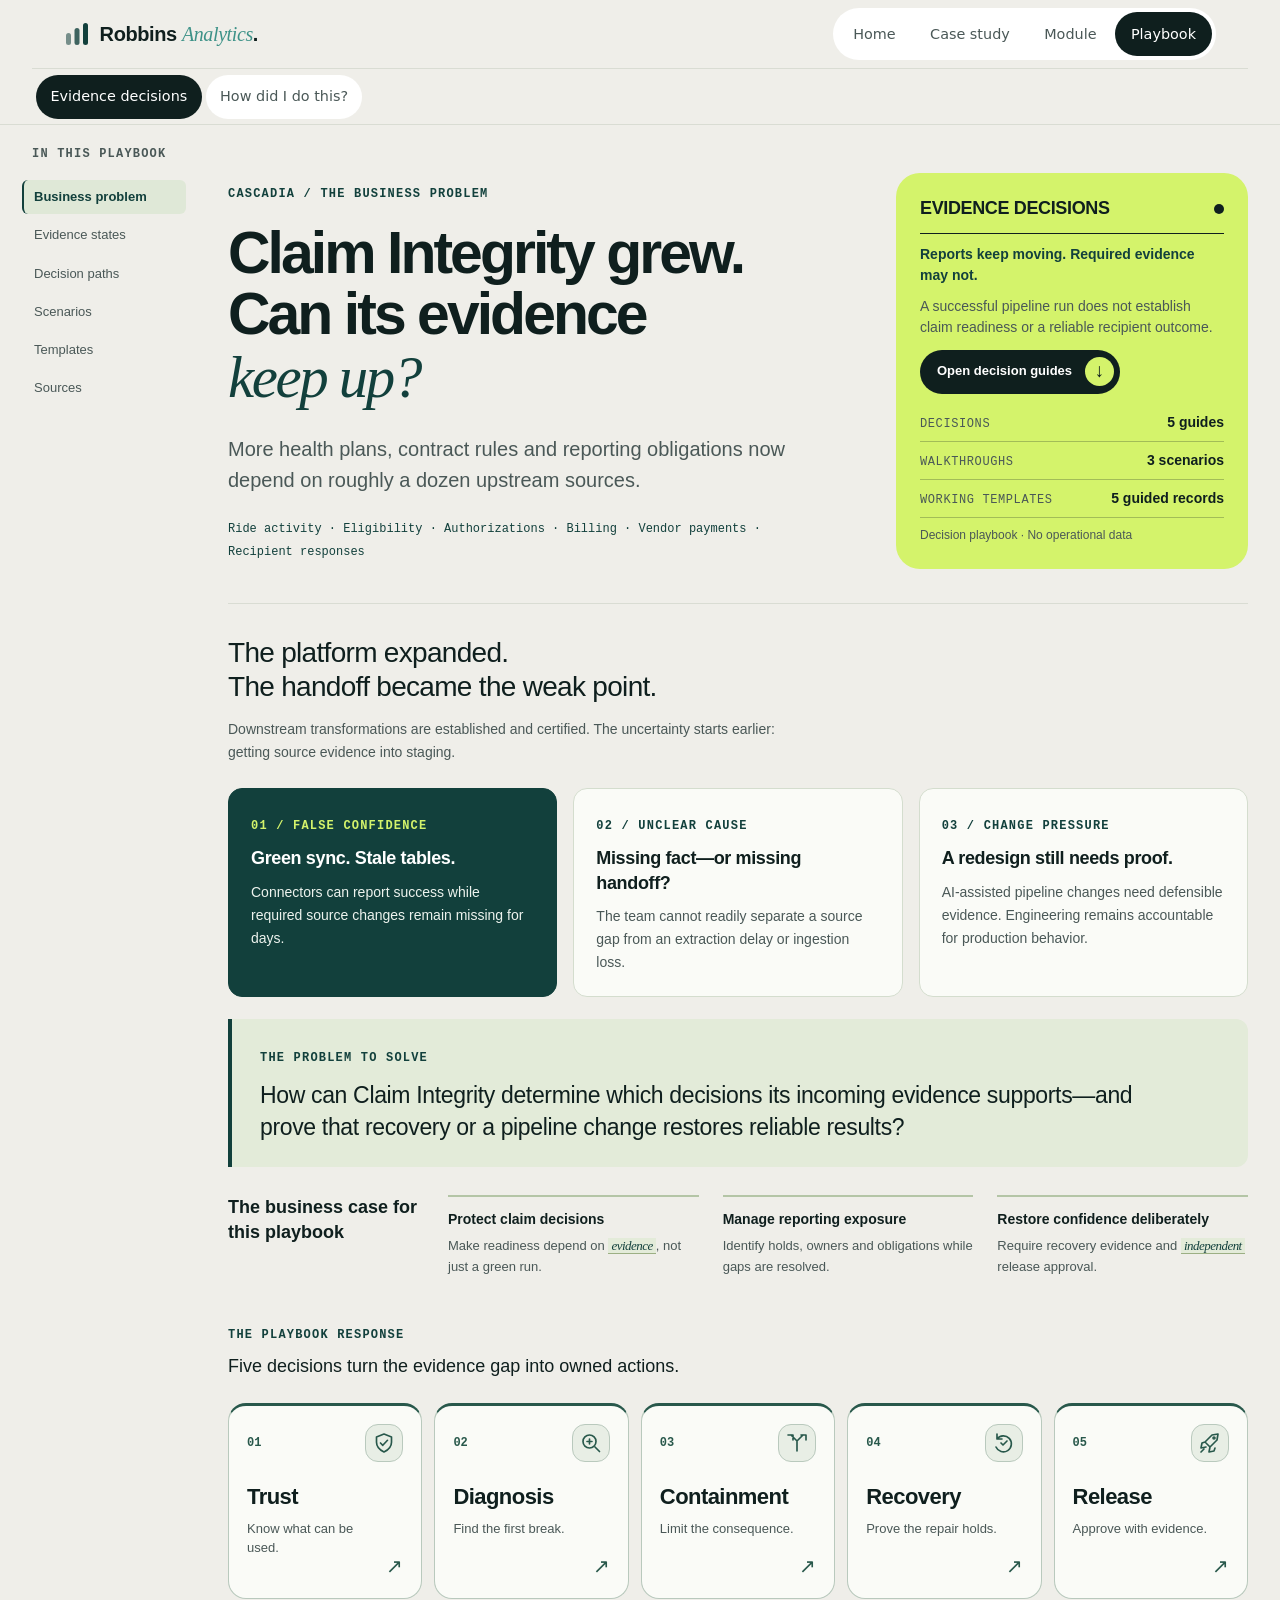
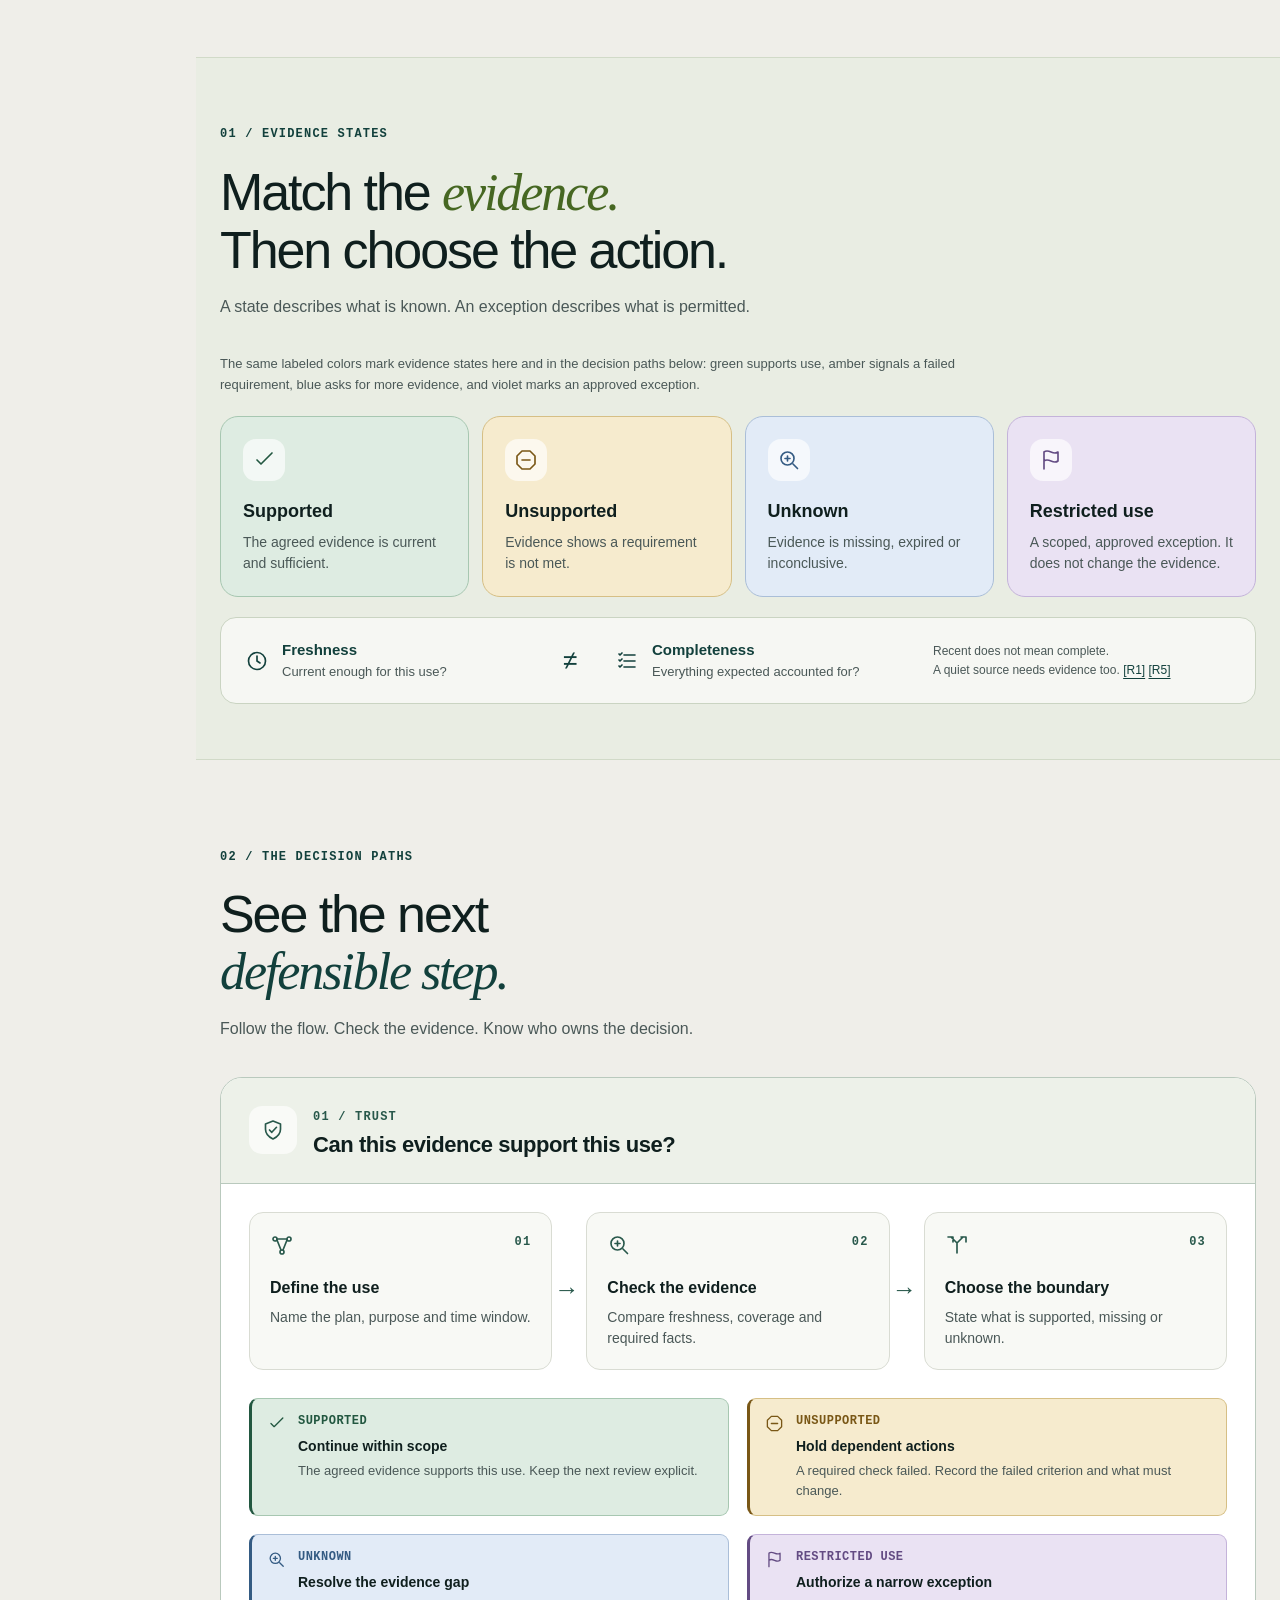
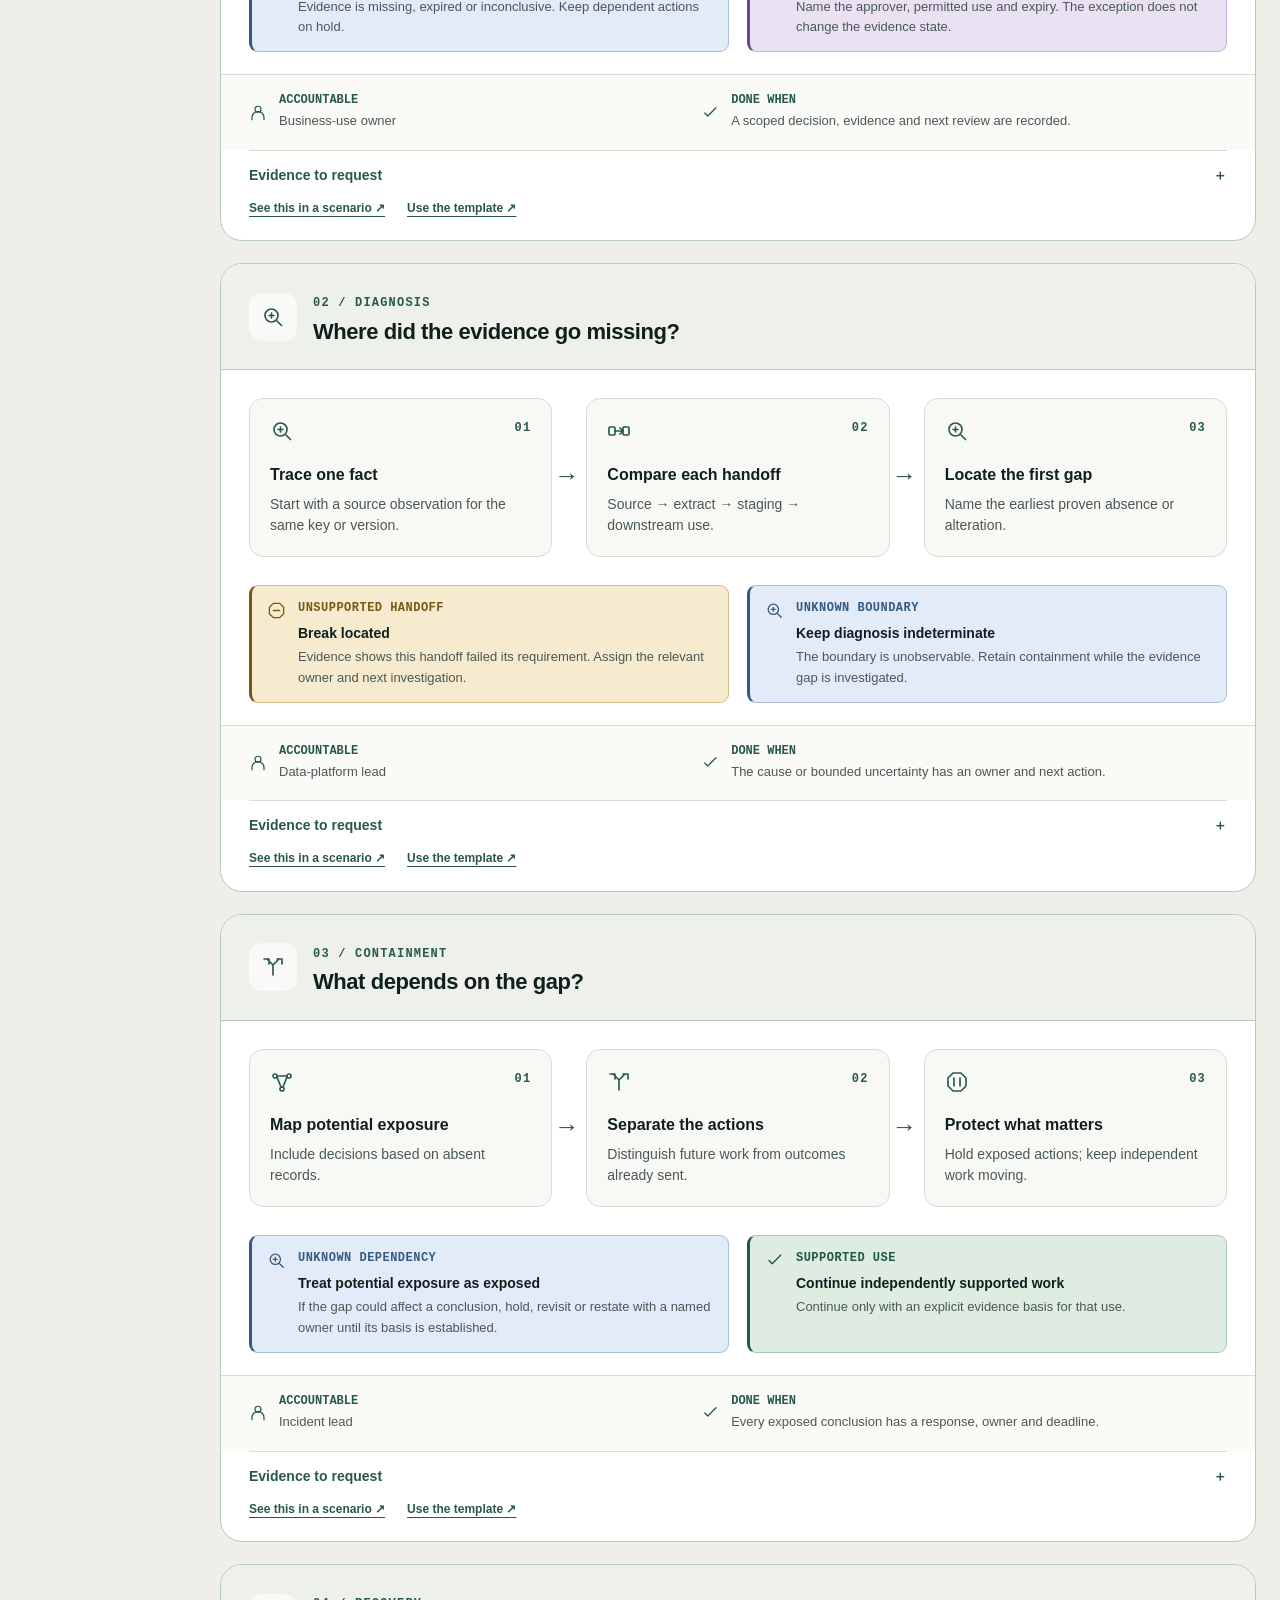
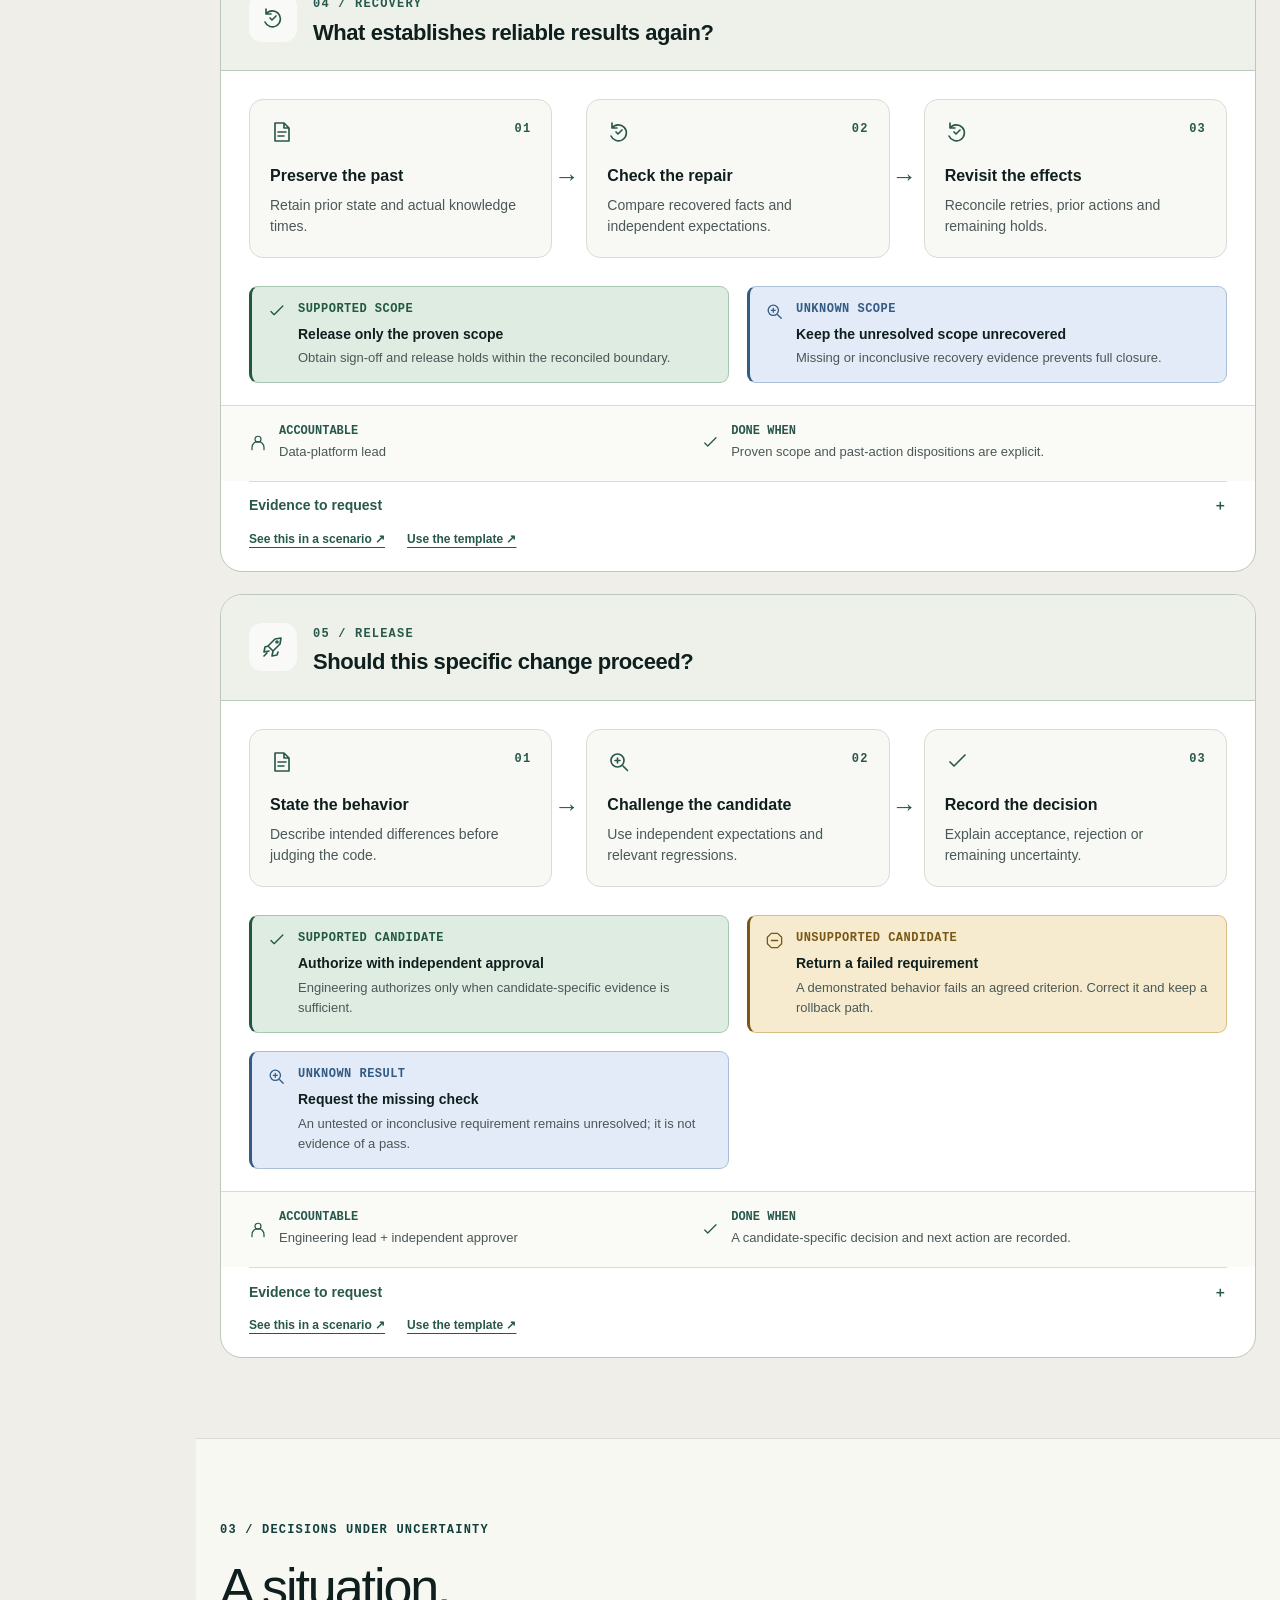
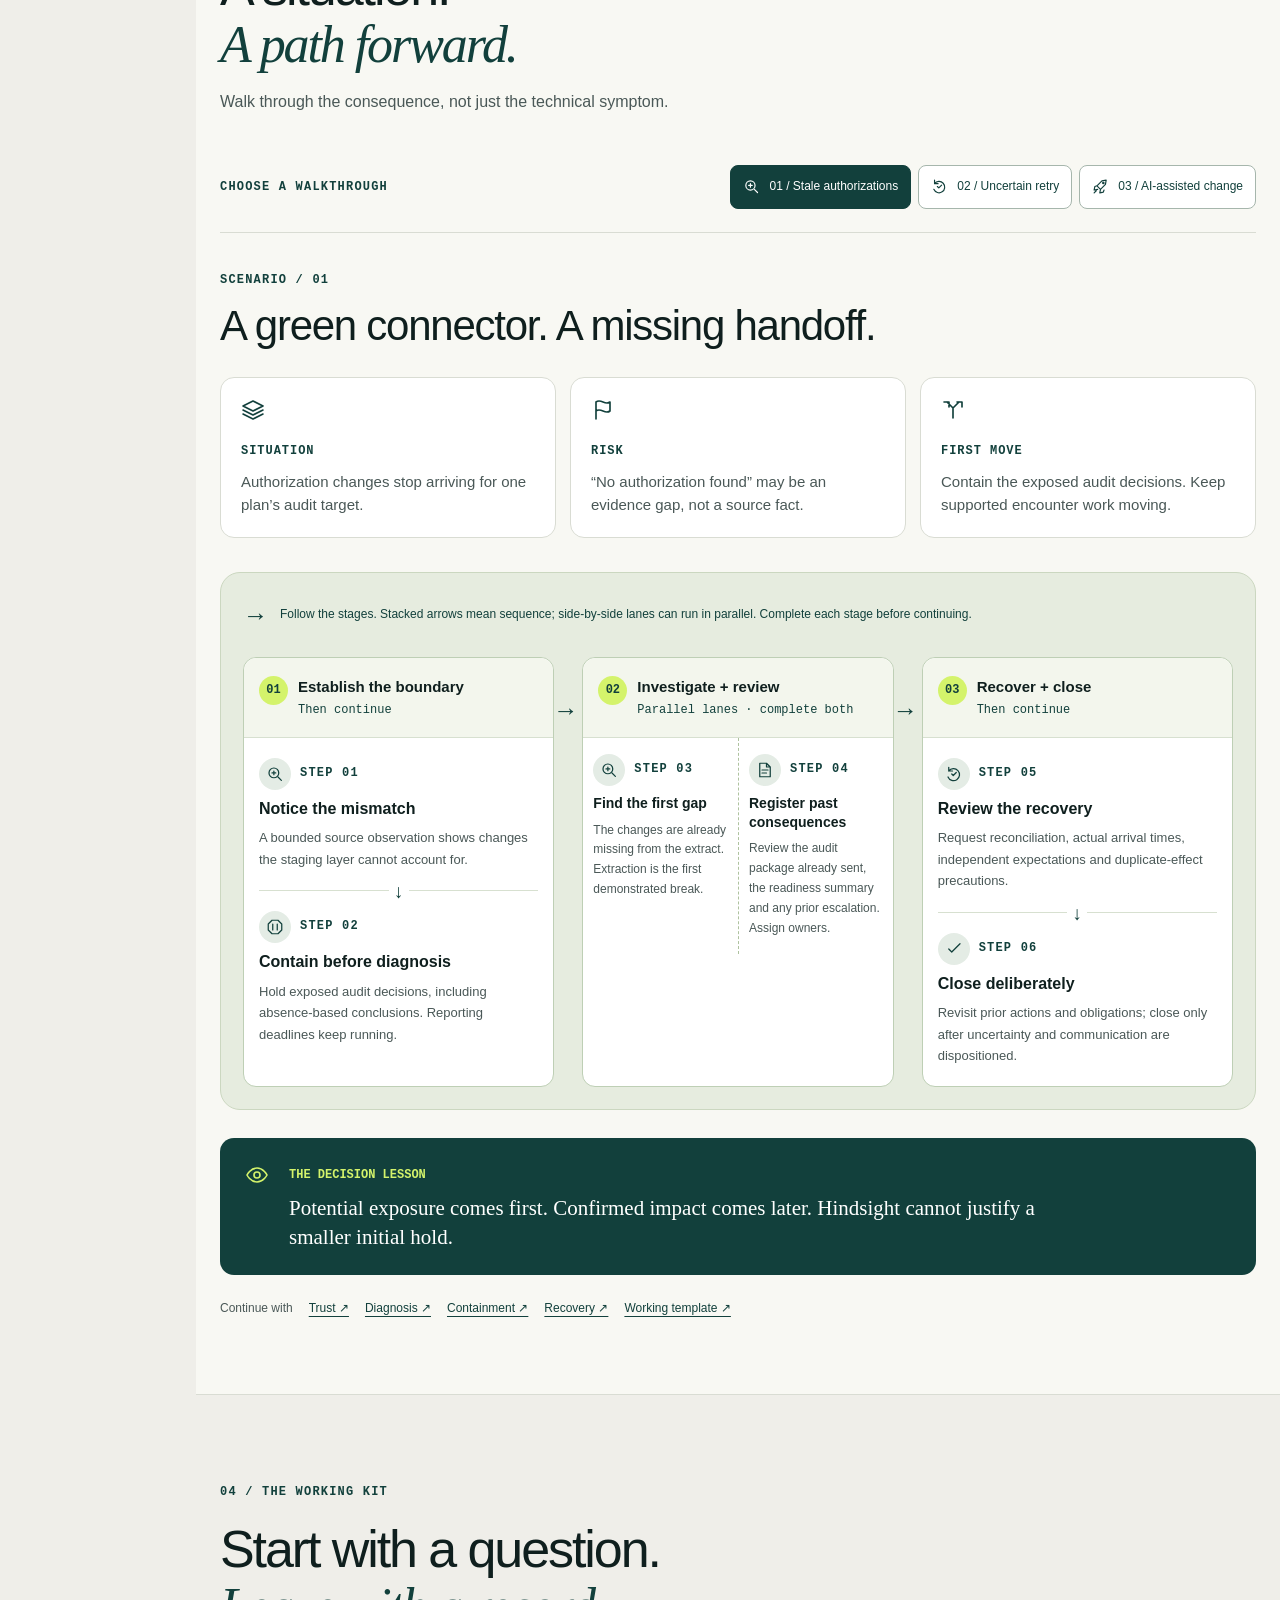
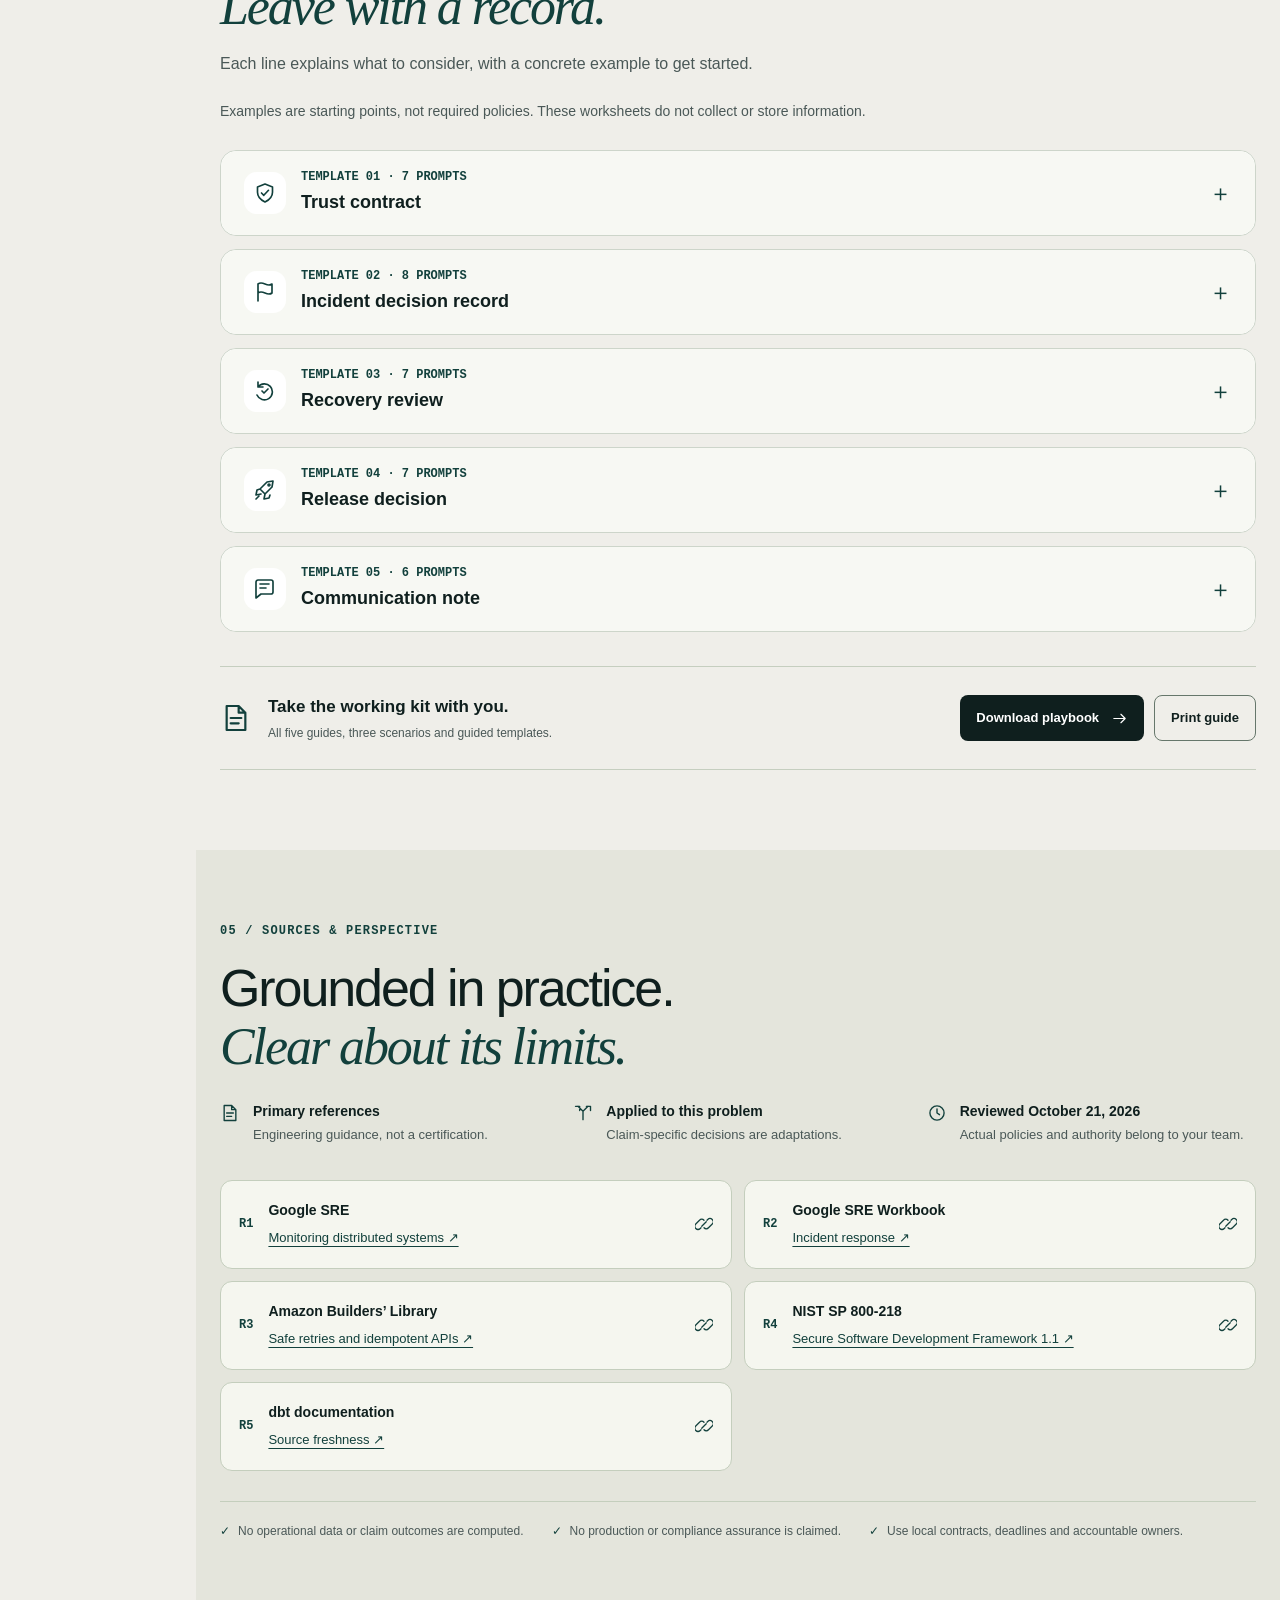
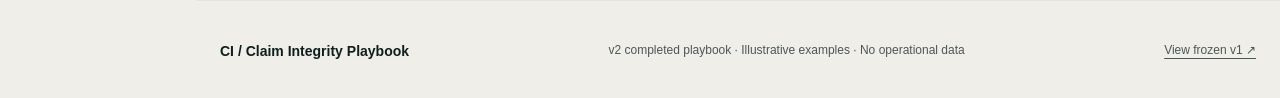
==== docs/playbook/index.html @ 326ab77e "Publish integrated Claim Integrity playbook and build process" ====
<!doctype html>
<html lang="en"><head><meta charset="utf-8"><meta name="viewport" content="width=device-width, initial-scale=1"><meta name="theme-color" content="#efeee9"><meta name="description" content="A visual field guide for evidence trust, diagnosis, containment, recovery and release."><link rel="canonical" href="https://www.robbinsanalytics.com/cascadia-claim-integrity/playbook/"><meta property="og:url" content="https://www.robbinsanalytics.com/cascadia-claim-integrity/playbook/"><title>Evidence decisions · Claim Integrity Playbook</title><link rel="stylesheet" href="assets/styles.css?v=2-local-process"><script src="assets/app.js?v=2-acceptance-final" defer></script><link rel="stylesheet" href="assets/integration.css?v=4-compact-summary"><script src="assets/integration.js?v=4" defer></script><link rel="stylesheet" href="../assets/portfolio-hero.css?v=1">
<link rel="stylesheet" href="../assets/portfolio-subnav.css?v=1">
</head>
<body><a class="skip-link" href="#main">Skip to content</a>
<header class="site-header integrated-header"><div class="portfolio-header-row"><a class="portfolio-wordmark" href="https://www.robbinsanalytics.com/" aria-label="Robbins Analytics home">
      <svg width="26" height="26" viewBox="0 0 26 26" aria-hidden="true"><rect x="2" y="12" width="5" height="12" rx="2.5" fill="#12403c" opacity="0.55"/><rect x="10.5" y="7" width="5" height="17" rx="2.5" fill="#12403c" opacity="0.8"/><rect x="19" y="2" width="5" height="22" rx="2.5" fill="#12403c"/></svg>
      <span class="wm-text">Robbins <span class="serif">Analytics</span><span class="stop">.</span></span>
    </a><nav id="portfolio-nav" class="portfolio-tabs" aria-label="Portfolio navigation"><a href="https://www.robbinsanalytics.com/">Home</a><a href="../case-study.html">Case study</a><a href="../index.html#view=a">Module</a><a href="index.html" aria-current="page">Playbook</a></nav><button class="portfolio-menu-toggle" id="portfolio-menu-toggle" type="button" aria-expanded="false" aria-controls="portfolio-nav" aria-label="Open navigation menu">Menu <span aria-hidden="true">☰</span></button></div><nav class="playbook-tabs" aria-label="Playbook pages"><a href="index.html" aria-current="page">Evidence decisions</a><a href="how-did-i-do-this.html">How did I do this?</a></nav></header>
<aside class="page-rail"><nav aria-label="On this page"><span class="rail-title">IN THIS PLAYBOOK</span><a href="#overview" aria-current="location">Business problem</a><a href="#states-title">Evidence states</a><a href="#decisions" aria-controls="rail-decisions">Decision paths</a><div class="rail-sub" id="rail-decisions" data-rail-group="decisions"><a href="#trust">01 · Trust</a><a href="#diagnosis">02 · Diagnosis</a><a href="#containment">03 · Containment</a><a href="#recovery">04 · Recovery</a><a href="#release">05 · Release</a></div><a href="#scenarios">Scenarios</a><a href="#templates" aria-controls="rail-templates">Templates</a><div class="rail-sub rail-templates" id="rail-templates" data-rail-group="templates"><a href="#template-trust">01 · Trust contract</a><a href="#template-incident">02 · Incident record</a><a href="#template-recovery">03 · Recovery review</a><a href="#template-release">04 · Release decision</a><a href="#template-communication">05 · Communication</a></div><a href="#sources">Sources</a></nav></aside><main id="main" tabindex="-1"><section class="hero wrap" id="overview"><div class="hero-copy"><p class="eyebrow">CASCADIA / THE BUSINESS PROBLEM</p><h1>Claim Integrity grew.<br>Can its evidence<br><em>keep up?</em></h1><p class="lede">More health plans, contract rules and reporting obligations now depend on roughly a dozen upstream sources.</p><p class="growth-context">Ride activity · Eligibility · Authorizations · Billing · Vendor payments · Recipient responses</p></div><aside class="playbook-summary" aria-label="Evidence decisions summary"><div class="playbook-summary-head"><h2>Evidence decisions</h2><span class="playbook-summary-dot" aria-hidden="true"></span></div><p><strong>Reports keep moving. Required evidence may not.</strong></p><p>A successful pipeline run does not establish claim readiness or a reliable recipient outcome.</p><a class="playbook-summary-action" href="#decisions">Open decision guides<span aria-hidden="true">↓</span></a><dl class="playbook-summary-facts"><div><dt>Decisions</dt><dd>5 guides</dd></div><div><dt>Walkthroughs</dt><dd>3 scenarios</dd></div><div><dt>Working templates</dt><dd>5 guided records</dd></div></dl><p class="playbook-summary-scope">Decision playbook · No operational data</p></aside>
<div class="business-brief" aria-labelledby="business-brief-title"><div class="business-brief-heading"><h2 id="business-brief-title">The platform expanded.<br>The handoff became the weak point.</h2><p>Downstream transformations are established and certified. The uncertainty starts earlier: getting source evidence into staging.</p></div><ol class="business-gaps">
<li class="central-gap"><span class="eyebrow">01 / FALSE CONFIDENCE</span><h3>Green sync. Stale tables.</h3><p>Connectors can report success while required source changes remain missing for days.</p></li>
<li><span class="eyebrow">02 / UNCLEAR CAUSE</span><h3>Missing fact—or missing handoff?</h3><p>The team cannot readily separate a source gap from an extraction delay or ingestion loss.</p></li>
<li><span class="eyebrow">03 / CHANGE PRESSURE</span><h3>A redesign still needs proof.</h3><p>AI-assisted pipeline changes need defensible evidence. Engineering remains accountable for production behavior.</p></li></ol>
<div class="problem-question"><span class="eyebrow">THE PROBLEM TO SOLVE</span><p>How can Claim Integrity determine which decisions its incoming evidence supports—and prove that recovery or a pipeline change restores reliable results?</p></div>
<div class="business-value"><h3>The business case for this playbook</h3><ul><li><strong>Protect claim decisions</strong><span>Make readiness depend on <em class="value-emphasis">evidence</em>, not just a green run.</span></li><li><strong>Manage reporting exposure</strong><span>Identify holds, owners and obligations while gaps are resolved.</span></li><li><strong>Restore confidence deliberately</strong><span>Require recovery evidence and <em class="value-emphasis">independent</em> release approval.</span></li></ul></div>
</div><div class="playbook-response"><span class="eyebrow">THE PLAYBOOK RESPONSE</span><p>Five decisions turn the evidence gap into owned actions.</p></div><div class="decision-cards" aria-label="Five decisions">
<a class="decision-card tone-green" href="#trust"><div class="card-top"><span class="card-number">01</span><span class="icon-disc"><svg class="icon " viewBox="0 0 24 24" fill="none" stroke="currentColor" stroke-width="1.65" stroke-linecap="round" stroke-linejoin="round" aria-hidden="true"><path d="M12 3 4.5 6v5.2c0 4.2 3 7.6 7.5 9.8 4.5-2.2 7.5-5.6 7.5-9.8V6L12 3Z"/><path d="m8.5 12 2.3 2.3 4.7-5"/></svg></span></div><h2>Trust</h2><p>Know what can be used.</p><span class="card-arrow" aria-hidden="true">↗</span></a>
<a class="decision-card tone-blue" href="#diagnosis"><div class="card-top"><span class="card-number">02</span><span class="icon-disc"><svg class="icon " viewBox="0 0 24 24" fill="none" stroke="currentColor" stroke-width="1.65" stroke-linecap="round" stroke-linejoin="round" aria-hidden="true"><circle cx="10.5" cy="10.5" r="6.5"/><path d="m16 16 4.5 4.5M8 10.5h5m-2.5-2.5v5"/></svg></span></div><h2>Diagnosis</h2><p>Find the first break.</p><span class="card-arrow" aria-hidden="true">↗</span></a>
<a class="decision-card tone-amber" href="#containment"><div class="card-top"><span class="card-number">03</span><span class="icon-disc"><svg class="icon " viewBox="0 0 24 24" fill="none" stroke="currentColor" stroke-width="1.65" stroke-linecap="round" stroke-linejoin="round" aria-hidden="true"><path d="M12 20V10M12 10 6 4m6 6 6-6M3 4h5v5m8-5h5v5"/></svg></span></div><h2>Containment</h2><p>Limit the consequence.</p><span class="card-arrow" aria-hidden="true">↗</span></a>
<a class="decision-card tone-mint" href="#recovery"><div class="card-top"><span class="card-number">04</span><span class="icon-disc"><svg class="icon " viewBox="0 0 24 24" fill="none" stroke="currentColor" stroke-width="1.65" stroke-linecap="round" stroke-linejoin="round" aria-hidden="true"><path d="M5 8a8 8 0 1 1-1 8M5 8V3M5 8h5"/><path d="m9 12 2 2 4-4"/></svg></span></div><h2>Recovery</h2><p>Prove the repair holds.</p><span class="card-arrow" aria-hidden="true">↗</span></a>
<a class="decision-card tone-violet" href="#release"><div class="card-top"><span class="card-number">05</span><span class="icon-disc"><svg class="icon " viewBox="0 0 24 24" fill="none" stroke="currentColor" stroke-width="1.65" stroke-linecap="round" stroke-linejoin="round" aria-hidden="true"><path d="m14 4 6-1-1 6-7 7-5-5 7-7ZM7 11l-3 1-1 5 5-1m4 0-1 5 5-1 1-3M6 18l-3 3"/><circle cx="16" cy="7" r="1"/></svg></span></div><h2>Release</h2><p>Approve with evidence.</p><span class="card-arrow" aria-hidden="true">↗</span></a>
</div></section><section class="evidence-band" aria-labelledby="states-title"><div class="wrap"><p class="eyebrow">01 / EVIDENCE STATES</p><div class="section-heading"><h2 id="states-title">Match the <em>evidence.</em><br>Then choose the action.</h2><p>A state describes what is known. An exception describes what is permitted.</p></div><p class="color-key">The same labeled colors mark evidence states here and in the decision paths below: green supports use, amber signals a failed requirement, blue asks for more evidence, and violet marks an approved exception.</p><div class="state-grid">
<div class="state-item tone-green"><span class="icon-disc"><svg class="icon " viewBox="0 0 24 24" fill="none" stroke="currentColor" stroke-width="1.65" stroke-linecap="round" stroke-linejoin="round" aria-hidden="true"><path d="m5 12 4 4L20 5"/></svg></span><h3>Supported</h3><p>The agreed evidence is current and sufficient.</p></div>
<div class="state-item tone-amber"><span class="icon-disc"><svg class="icon " viewBox="0 0 24 24" fill="none" stroke="currentColor" stroke-width="1.65" stroke-linecap="round" stroke-linejoin="round" aria-hidden="true"><path d="M8 3h8l5 5v8l-5 5H8l-5-5V8l5-5Z"/><path d="M8 12h8"/></svg></span><h3>Unsupported</h3><p>Evidence shows a requirement is not met.</p></div>
<div class="state-item tone-blue"><span class="icon-disc"><svg class="icon " viewBox="0 0 24 24" fill="none" stroke="currentColor" stroke-width="1.65" stroke-linecap="round" stroke-linejoin="round" aria-hidden="true"><circle cx="10.5" cy="10.5" r="6.5"/><path d="m16 16 4.5 4.5M8 10.5h5m-2.5-2.5v5"/></svg></span><h3>Unknown</h3><p>Evidence is missing, expired or inconclusive.</p></div>
<div class="state-item tone-violet"><span class="icon-disc"><svg class="icon " viewBox="0 0 24 24" fill="none" stroke="currentColor" stroke-width="1.65" stroke-linecap="round" stroke-linejoin="round" aria-hidden="true"><path d="M5 21V4m0 0c5-4 9 4 14 0v9c-5 4-9-4-14 0"/></svg></span><h3>Restricted use</h3><p>A scoped, approved exception. It does not change the evidence.</p></div>
</div><div class="freshness-strip"><div><svg class="icon " viewBox="0 0 24 24" fill="none" stroke="currentColor" stroke-width="1.65" stroke-linecap="round" stroke-linejoin="round" aria-hidden="true"><circle cx="12" cy="12" r="8.5"/><path d="M12 7v5l3 2"/></svg><span><strong>Freshness</strong>Current enough for this use?</span></div><span class="not-equal" aria-hidden="true">≠</span><div><svg class="icon " viewBox="0 0 24 24" fill="none" stroke="currentColor" stroke-width="1.65" stroke-linecap="round" stroke-linejoin="round" aria-hidden="true"><path d="M9 6h11M9 12h11M9 18h11m-16-13 1 1 2-2m-3 7 1 1 2-2m-3 7 1 1 2-2"/></svg><span><strong>Completeness</strong>Everything expected accounted for?</span></div><p>Recent does not mean complete.<br>A quiet source needs evidence too. <a href="#source-r1">[R1]</a> <a href="#source-r5">[R5]</a></p></div></div></section>
<section class="section wrap" id="decisions"><p class="eyebrow">02 / THE DECISION PATHS</p><div class="section-heading"><h2>See the next<br><em>defensible step.</em></h2><p>Follow the flow. Check the evidence. Know who owns the decision.</p></div><div class="guide-list">
<article class="guide tone-green" id="trust" aria-labelledby="heading-trust"><div class="guide-title"><span class="icon-disc"><svg class="icon " viewBox="0 0 24 24" fill="none" stroke="currentColor" stroke-width="1.65" stroke-linecap="round" stroke-linejoin="round" aria-hidden="true"><path d="M12 3 4.5 6v5.2c0 4.2 3 7.6 7.5 9.8 4.5-2.2 7.5-5.6 7.5-9.8V6L12 3Z"/><path d="m8.5 12 2.3 2.3 4.7-5"/></svg></span><div><span class="eyebrow">01 / TRUST</span><h3 id="heading-trust">Can this evidence support this use?</h3></div></div><ol class="flow" aria-label="Trust decision flow">
<li><span class="flow-icon"><svg class="icon" viewBox="0 0 24 24" fill="none" stroke="currentColor" stroke-width="1.65" stroke-linecap="round" stroke-linejoin="round" aria-hidden="true"><circle cx="5" cy="6" r="2"/><circle cx="19" cy="6" r="2"/><circle cx="12" cy="19" r="2"/><path d="m7 7 4 10m6-10-4 10M7 6h10"/></svg></span><span class="step-index">01</span><h4>Define the use</h4><p>Name the plan, purpose and time window.</p></li>
<li><span class="flow-icon"><svg class="icon" viewBox="0 0 24 24" fill="none" stroke="currentColor" stroke-width="1.65" stroke-linecap="round" stroke-linejoin="round" aria-hidden="true"><circle cx="10.5" cy="10.5" r="6.5"/><path d="m16 16 4.5 4.5M8 10.5h5m-2.5-2.5v5"/></svg></span><span class="step-index">02</span><h4>Check the evidence</h4><p>Compare freshness, coverage and required facts.</p></li>
<li><span class="flow-icon"><svg class="icon" viewBox="0 0 24 24" fill="none" stroke="currentColor" stroke-width="1.65" stroke-linecap="round" stroke-linejoin="round" aria-hidden="true"><path d="M12 20V10M12 10 6 4m6 6 6-6M3 4h5v5m8-5h5v5"/></svg></span><span class="step-index">03</span><h4>Choose the boundary</h4><p>State what is supported, missing or unknown.</p></li>
</ol><div class="flow-outcomes" aria-label="Decision outcomes"><div class="outcome tone-green"><svg class="icon" viewBox="0 0 24 24" fill="none" stroke="currentColor" stroke-width="1.65" stroke-linecap="round" stroke-linejoin="round" aria-hidden="true"><path d="m5 12 4 4L20 5"/></svg><p><small class="outcome-state">Supported</small><strong>Continue within scope</strong><span>The agreed evidence supports this use. Keep the next review explicit.</span></p></div><div class="outcome tone-amber"><svg class="icon" viewBox="0 0 24 24" fill="none" stroke="currentColor" stroke-width="1.65" stroke-linecap="round" stroke-linejoin="round" aria-hidden="true"><path d="M8 3h8l5 5v8l-5 5H8l-5-5V8l5-5Z"/><path d="M8 12h8"/></svg><p><small class="outcome-state">Unsupported</small><strong>Hold dependent actions</strong><span>A required check failed. Record the failed criterion and what must change.</span></p></div><div class="outcome tone-blue"><svg class="icon" viewBox="0 0 24 24" fill="none" stroke="currentColor" stroke-width="1.65" stroke-linecap="round" stroke-linejoin="round" aria-hidden="true"><circle cx="10.5" cy="10.5" r="6.5"/><path d="m16 16 4.5 4.5M8 10.5h5m-2.5-2.5v5"/></svg><p><small class="outcome-state">Unknown</small><strong>Resolve the evidence gap</strong><span>Evidence is missing, expired or inconclusive. Keep dependent actions on hold.</span></p></div><div class="outcome tone-violet"><svg class="icon" viewBox="0 0 24 24" fill="none" stroke="currentColor" stroke-width="1.65" stroke-linecap="round" stroke-linejoin="round" aria-hidden="true"><path d="M5 21V4m0 0c5-4 9 4 14 0v9c-5 4-9-4-14 0"/></svg><p><small class="outcome-state">Restricted use</small><strong>Authorize a narrow exception</strong><span>Name the approver, permitted use and expiry. The exception does not change the evidence state.</span></p></div></div><div class="guide-footer"><p><svg class="icon " viewBox="0 0 24 24" fill="none" stroke="currentColor" stroke-width="1.65" stroke-linecap="round" stroke-linejoin="round" aria-hidden="true"><circle cx="12" cy="7" r="4"/><path d="M4 21v-3a8 8 0 0 1 16 0v3"/></svg><span><small>ACCOUNTABLE</small>Business-use owner</span></p><p><svg class="icon " viewBox="0 0 24 24" fill="none" stroke="currentColor" stroke-width="1.65" stroke-linecap="round" stroke-linejoin="round" aria-hidden="true"><path d="m5 12 4 4L20 5"/></svg><span><small>DONE WHEN</small>A scoped decision, evidence and next review are recorded.</span></p></div><details class="evidence-detail"><summary>Evidence to request <span aria-hidden="true">＋</span></summary><ul><li>An agreed dataset/use contract and scope.</li><li>A bounded source observation, not just a sync status.</li><li>Arrival, coverage and validity checks with an expiry.</li></ul></details><p class="read-next"><a href="#scenario-1">See this in a scenario ↗</a><a href="#template-trust">Use the template ↗</a></p></article>
<article class="guide tone-blue" id="diagnosis" aria-labelledby="heading-diagnosis"><div class="guide-title"><span class="icon-disc"><svg class="icon " viewBox="0 0 24 24" fill="none" stroke="currentColor" stroke-width="1.65" stroke-linecap="round" stroke-linejoin="round" aria-hidden="true"><circle cx="10.5" cy="10.5" r="6.5"/><path d="m16 16 4.5 4.5M8 10.5h5m-2.5-2.5v5"/></svg></span><div><span class="eyebrow">02 / DIAGNOSIS</span><h3 id="heading-diagnosis">Where did the evidence go missing?</h3></div></div><ol class="flow" aria-label="Diagnosis decision flow">
<li><span class="flow-icon"><svg class="icon" viewBox="0 0 24 24" fill="none" stroke="currentColor" stroke-width="1.65" stroke-linecap="round" stroke-linejoin="round" aria-hidden="true"><circle cx="10.5" cy="10.5" r="6.5"/><path d="m16 16 4.5 4.5M8 10.5h5m-2.5-2.5v5"/></svg></span><span class="step-index">01</span><h4>Trace one fact</h4><p>Start with a source observation for the same key or version.</p></li>
<li><span class="flow-icon"><svg class="icon" viewBox="0 0 24 24" fill="none" stroke="currentColor" stroke-width="1.65" stroke-linecap="round" stroke-linejoin="round" aria-hidden="true"><rect x="2" y="8" width="6" height="8" rx="1"/><rect x="16" y="8" width="6" height="8" rx="1"/><path d="M8 12h8m-3-3 3 3-3 3"/></svg></span><span class="step-index">02</span><h4>Compare each handoff</h4><p>Source → extract → staging → downstream use.</p></li>
<li><span class="flow-icon"><svg class="icon" viewBox="0 0 24 24" fill="none" stroke="currentColor" stroke-width="1.65" stroke-linecap="round" stroke-linejoin="round" aria-hidden="true"><circle cx="10.5" cy="10.5" r="6.5"/><path d="m16 16 4.5 4.5M8 10.5h5m-2.5-2.5v5"/></svg></span><span class="step-index">03</span><h4>Locate the first gap</h4><p>Name the earliest proven absence or alteration.</p></li>
</ol><div class="flow-outcomes" aria-label="Decision outcomes"><div class="outcome tone-amber"><svg class="icon" viewBox="0 0 24 24" fill="none" stroke="currentColor" stroke-width="1.65" stroke-linecap="round" stroke-linejoin="round" aria-hidden="true"><path d="M8 3h8l5 5v8l-5 5H8l-5-5V8l5-5Z"/><path d="M8 12h8"/></svg><p><small class="outcome-state">Unsupported handoff</small><strong>Break located</strong><span>Evidence shows this handoff failed its requirement. Assign the relevant owner and next investigation.</span></p></div><div class="outcome tone-blue"><svg class="icon" viewBox="0 0 24 24" fill="none" stroke="currentColor" stroke-width="1.65" stroke-linecap="round" stroke-linejoin="round" aria-hidden="true"><circle cx="10.5" cy="10.5" r="6.5"/><path d="m16 16 4.5 4.5M8 10.5h5m-2.5-2.5v5"/></svg><p><small class="outcome-state">Unknown boundary</small><strong>Keep diagnosis indeterminate</strong><span>The boundary is unobservable. Retain containment while the evidence gap is investigated.</span></p></div></div><div class="guide-footer"><p><svg class="icon " viewBox="0 0 24 24" fill="none" stroke="currentColor" stroke-width="1.65" stroke-linecap="round" stroke-linejoin="round" aria-hidden="true"><circle cx="12" cy="7" r="4"/><path d="M4 21v-3a8 8 0 0 1 16 0v3"/></svg><span><small>ACCOUNTABLE</small>Data-platform lead</span></p><p><svg class="icon " viewBox="0 0 24 24" fill="none" stroke="currentColor" stroke-width="1.65" stroke-linecap="round" stroke-linejoin="round" aria-hidden="true"><path d="m5 12 4 4L20 5"/></svg><span><small>DONE WHEN</small>The cause or bounded uncertainty has an owner and next action.</span></p></div><details class="evidence-detail"><summary>Evidence to request <span aria-hidden="true">＋</span></summary><ul><li>A key-specific source observation.</li><li>Extract and landing receipts for the same interval.</li><li>Rejected, altered or unconsumed facts and their reasons.</li></ul></details><p class="read-next"><a href="#scenario-1">See this in a scenario ↗</a><a href="#template-incident">Use the template ↗</a></p></article>
<article class="guide tone-amber" id="containment" aria-labelledby="heading-containment"><div class="guide-title"><span class="icon-disc"><svg class="icon " viewBox="0 0 24 24" fill="none" stroke="currentColor" stroke-width="1.65" stroke-linecap="round" stroke-linejoin="round" aria-hidden="true"><path d="M12 20V10M12 10 6 4m6 6 6-6M3 4h5v5m8-5h5v5"/></svg></span><div><span class="eyebrow">03 / CONTAINMENT</span><h3 id="heading-containment">What depends on the gap?</h3></div></div><ol class="flow" aria-label="Containment decision flow">
<li><span class="flow-icon"><svg class="icon" viewBox="0 0 24 24" fill="none" stroke="currentColor" stroke-width="1.65" stroke-linecap="round" stroke-linejoin="round" aria-hidden="true"><circle cx="5" cy="6" r="2"/><circle cx="19" cy="6" r="2"/><circle cx="12" cy="19" r="2"/><path d="m7 7 4 10m6-10-4 10M7 6h10"/></svg></span><span class="step-index">01</span><h4>Map potential exposure</h4><p>Include decisions based on absent records.</p></li>
<li><span class="flow-icon"><svg class="icon" viewBox="0 0 24 24" fill="none" stroke="currentColor" stroke-width="1.65" stroke-linecap="round" stroke-linejoin="round" aria-hidden="true"><path d="M12 20V10M12 10 6 4m6 6 6-6M3 4h5v5m8-5h5v5"/></svg></span><span class="step-index">02</span><h4>Separate the actions</h4><p>Distinguish future work from outcomes already sent.</p></li>
<li><span class="flow-icon"><svg class="icon" viewBox="0 0 24 24" fill="none" stroke="currentColor" stroke-width="1.65" stroke-linecap="round" stroke-linejoin="round" aria-hidden="true"><path d="M8 3h8l5 5v8l-5 5H8l-5-5V8l5-5Z"/><path d="M9 8v8m6-8v8"/></svg></span><span class="step-index">03</span><h4>Protect what matters</h4><p>Hold exposed actions; keep independent work moving.</p></li>
</ol><div class="flow-outcomes" aria-label="Decision outcomes"><div class="outcome tone-blue"><svg class="icon" viewBox="0 0 24 24" fill="none" stroke="currentColor" stroke-width="1.65" stroke-linecap="round" stroke-linejoin="round" aria-hidden="true"><circle cx="10.5" cy="10.5" r="6.5"/><path d="m16 16 4.5 4.5M8 10.5h5m-2.5-2.5v5"/></svg><p><small class="outcome-state">Unknown dependency</small><strong>Treat potential exposure as exposed</strong><span>If the gap could affect a conclusion, hold, revisit or restate with a named owner until its basis is established.</span></p></div><div class="outcome tone-green"><svg class="icon" viewBox="0 0 24 24" fill="none" stroke="currentColor" stroke-width="1.65" stroke-linecap="round" stroke-linejoin="round" aria-hidden="true"><path d="m5 12 4 4L20 5"/></svg><p><small class="outcome-state">Supported use</small><strong>Continue independently supported work</strong><span>Continue only with an explicit evidence basis for that use.</span></p></div></div><div class="guide-footer"><p><svg class="icon " viewBox="0 0 24 24" fill="none" stroke="currentColor" stroke-width="1.65" stroke-linecap="round" stroke-linejoin="round" aria-hidden="true"><circle cx="12" cy="7" r="4"/><path d="M4 21v-3a8 8 0 0 1 16 0v3"/></svg><span><small>ACCOUNTABLE</small>Incident lead</span></p><p><svg class="icon " viewBox="0 0 24 24" fill="none" stroke="currentColor" stroke-width="1.65" stroke-linecap="round" stroke-linejoin="round" aria-hidden="true"><path d="m5 12 4 4L20 5"/></svg><span><small>DONE WHEN</small>Every exposed conclusion has a response, owner and deadline.</span></p></div><details class="evidence-detail"><summary>Evidence to request <span aria-hidden="true">＋</span></summary><ul><li>Dependency scope, targets, measures and consumers.</li><li>Past submissions, publications and escalations at risk.</li><li>Obligations and deadlines, which never pause.</li></ul></details><p class="read-next"><a href="#scenario-1">See this in a scenario ↗</a><a href="#template-incident">Use the template ↗</a></p></article>
<article class="guide tone-mint" id="recovery" aria-labelledby="heading-recovery"><div class="guide-title"><span class="icon-disc"><svg class="icon " viewBox="0 0 24 24" fill="none" stroke="currentColor" stroke-width="1.65" stroke-linecap="round" stroke-linejoin="round" aria-hidden="true"><path d="M5 8a8 8 0 1 1-1 8M5 8V3M5 8h5"/><path d="m9 12 2 2 4-4"/></svg></span><div><span class="eyebrow">04 / RECOVERY</span><h3 id="heading-recovery">What establishes reliable results again?</h3></div></div><ol class="flow" aria-label="Recovery decision flow">
<li><span class="flow-icon"><svg class="icon" viewBox="0 0 24 24" fill="none" stroke="currentColor" stroke-width="1.65" stroke-linecap="round" stroke-linejoin="round" aria-hidden="true"><path d="M14 3H5v18h14V8l-5-5Zm0 0v5h5M8 12h8M8 16h6"/></svg></span><span class="step-index">01</span><h4>Preserve the past</h4><p>Retain prior state and actual knowledge times.</p></li>
<li><span class="flow-icon"><svg class="icon" viewBox="0 0 24 24" fill="none" stroke="currentColor" stroke-width="1.65" stroke-linecap="round" stroke-linejoin="round" aria-hidden="true"><path d="M5 8a8 8 0 1 1-1 8M5 8V3M5 8h5"/><path d="m9 12 2 2 4-4"/></svg></span><span class="step-index">02</span><h4>Check the repair</h4><p>Compare recovered facts and independent expectations.</p></li>
<li><span class="flow-icon"><svg class="icon" viewBox="0 0 24 24" fill="none" stroke="currentColor" stroke-width="1.65" stroke-linecap="round" stroke-linejoin="round" aria-hidden="true"><path d="M5 8a8 8 0 1 1-1 8M5 8V3M5 8h5"/><path d="m9 12 2 2 4-4"/></svg></span><span class="step-index">03</span><h4>Revisit the effects</h4><p>Reconcile retries, prior actions and remaining holds.</p></li>
</ol><div class="flow-outcomes" aria-label="Decision outcomes"><div class="outcome tone-green"><svg class="icon" viewBox="0 0 24 24" fill="none" stroke="currentColor" stroke-width="1.65" stroke-linecap="round" stroke-linejoin="round" aria-hidden="true"><path d="m5 12 4 4L20 5"/></svg><p><small class="outcome-state">Supported scope</small><strong>Release only the proven scope</strong><span>Obtain sign-off and release holds within the reconciled boundary.</span></p></div><div class="outcome tone-blue"><svg class="icon" viewBox="0 0 24 24" fill="none" stroke="currentColor" stroke-width="1.65" stroke-linecap="round" stroke-linejoin="round" aria-hidden="true"><circle cx="10.5" cy="10.5" r="6.5"/><path d="m16 16 4.5 4.5M8 10.5h5m-2.5-2.5v5"/></svg><p><small class="outcome-state">Unknown scope</small><strong>Keep the unresolved scope unrecovered</strong><span>Missing or inconclusive recovery evidence prevents full closure.</span></p></div></div><div class="guide-footer"><p><svg class="icon " viewBox="0 0 24 24" fill="none" stroke="currentColor" stroke-width="1.65" stroke-linecap="round" stroke-linejoin="round" aria-hidden="true"><circle cx="12" cy="7" r="4"/><path d="M4 21v-3a8 8 0 0 1 16 0v3"/></svg><span><small>ACCOUNTABLE</small>Data-platform lead</span></p><p><svg class="icon " viewBox="0 0 24 24" fill="none" stroke="currentColor" stroke-width="1.65" stroke-linecap="round" stroke-linejoin="round" aria-hidden="true"><path d="m5 12 4 4L20 5"/></svg><span><small>DONE WHEN</small>Proven scope and past-action dispositions are explicit.</span></p></div><details class="evidence-detail"><summary>Evidence to request <span aria-hidden="true">＋</span></summary><ul><li>Bounded source-to-output reconciliation and version history.</li><li>Independent expectations; rebuild agreement is a consistency check.</li><li>Stable action identity, recipient contract and domain sign-off.</li></ul></details><p class="read-next"><a href="#scenario-2">See this in a scenario ↗</a><a href="#template-recovery">Use the template ↗</a></p></article>
<article class="guide tone-violet" id="release" aria-labelledby="heading-release"><div class="guide-title"><span class="icon-disc"><svg class="icon " viewBox="0 0 24 24" fill="none" stroke="currentColor" stroke-width="1.65" stroke-linecap="round" stroke-linejoin="round" aria-hidden="true"><path d="m14 4 6-1-1 6-7 7-5-5 7-7ZM7 11l-3 1-1 5 5-1m4 0-1 5 5-1 1-3M6 18l-3 3"/><circle cx="16" cy="7" r="1"/></svg></span><div><span class="eyebrow">05 / RELEASE</span><h3 id="heading-release">Should this specific change proceed?</h3></div></div><ol class="flow" aria-label="Release decision flow">
<li><span class="flow-icon"><svg class="icon" viewBox="0 0 24 24" fill="none" stroke="currentColor" stroke-width="1.65" stroke-linecap="round" stroke-linejoin="round" aria-hidden="true"><path d="M14 3H5v18h14V8l-5-5Zm0 0v5h5M8 12h8M8 16h6"/></svg></span><span class="step-index">01</span><h4>State the behavior</h4><p>Describe intended differences before judging the code.</p></li>
<li><span class="flow-icon"><svg class="icon" viewBox="0 0 24 24" fill="none" stroke="currentColor" stroke-width="1.65" stroke-linecap="round" stroke-linejoin="round" aria-hidden="true"><circle cx="10.5" cy="10.5" r="6.5"/><path d="m16 16 4.5 4.5M8 10.5h5m-2.5-2.5v5"/></svg></span><span class="step-index">02</span><h4>Challenge the candidate</h4><p>Use independent expectations and relevant regressions.</p></li>
<li><span class="flow-icon"><svg class="icon" viewBox="0 0 24 24" fill="none" stroke="currentColor" stroke-width="1.65" stroke-linecap="round" stroke-linejoin="round" aria-hidden="true"><path d="m5 12 4 4L20 5"/></svg></span><span class="step-index">03</span><h4>Record the decision</h4><p>Explain acceptance, rejection or remaining uncertainty.</p></li>
</ol><div class="flow-outcomes" aria-label="Decision outcomes"><div class="outcome tone-green"><svg class="icon" viewBox="0 0 24 24" fill="none" stroke="currentColor" stroke-width="1.65" stroke-linecap="round" stroke-linejoin="round" aria-hidden="true"><path d="m5 12 4 4L20 5"/></svg><p><small class="outcome-state">Supported candidate</small><strong>Authorize with independent approval</strong><span>Engineering authorizes only when candidate-specific evidence is sufficient.</span></p></div><div class="outcome tone-amber"><svg class="icon" viewBox="0 0 24 24" fill="none" stroke="currentColor" stroke-width="1.65" stroke-linecap="round" stroke-linejoin="round" aria-hidden="true"><path d="M8 3h8l5 5v8l-5 5H8l-5-5V8l5-5Z"/><path d="M8 12h8"/></svg><p><small class="outcome-state">Unsupported candidate</small><strong>Return a failed requirement</strong><span>A demonstrated behavior fails an agreed criterion. Correct it and keep a rollback path.</span></p></div><div class="outcome tone-blue"><svg class="icon" viewBox="0 0 24 24" fill="none" stroke="currentColor" stroke-width="1.65" stroke-linecap="round" stroke-linejoin="round" aria-hidden="true"><circle cx="10.5" cy="10.5" r="6.5"/><path d="m16 16 4.5 4.5M8 10.5h5m-2.5-2.5v5"/></svg><p><small class="outcome-state">Unknown result</small><strong>Request the missing check</strong><span>An untested or inconclusive requirement remains unresolved; it is not evidence of a pass.</span></p></div></div><div class="guide-footer"><p><svg class="icon " viewBox="0 0 24 24" fill="none" stroke="currentColor" stroke-width="1.65" stroke-linecap="round" stroke-linejoin="round" aria-hidden="true"><circle cx="12" cy="7" r="4"/><path d="M4 21v-3a8 8 0 0 1 16 0v3"/></svg><span><small>ACCOUNTABLE</small>Engineering lead + independent approver</span></p><p><svg class="icon " viewBox="0 0 24 24" fill="none" stroke="currentColor" stroke-width="1.65" stroke-linecap="round" stroke-linejoin="round" aria-hidden="true"><path d="m5 12 4 4L20 5"/></svg><span><small>DONE WHEN</small>A candidate-specific decision and next action are recorded.</span></p></div><details class="evidence-detail"><summary>Evidence to request <span aria-hidden="true">＋</span></summary><ul><li>An identified candidate and change specification.</li><li>Independent expected results and ordering/check-retention evidence.</li><li>Reviewer, limitations and observation/rollback plan.</li></ul></details><p class="read-next"><a href="#scenario-3">See this in a scenario ↗</a><a href="#template-release">Use the template ↗</a></p></article>
</div></section><section class="scenario-section" id="scenarios"><div class="wrap"><p class="eyebrow">03 / DECISIONS UNDER UNCERTAINTY</p><div class="section-heading"><h2>A situation.<br><em>A path forward.</em></h2><p>Walk through the consequence, not just the technical symptom.</p></div><div class="scenario-toolbar"><span class="scenario-label">CHOOSE A WALKTHROUGH</span><div class="scenario-selector" role="group" aria-label="Choose a scenario">
<button type="button" data-scenario="scenario-1" aria-pressed="true"><svg class="icon " viewBox="0 0 24 24" fill="none" stroke="currentColor" stroke-width="1.65" stroke-linecap="round" stroke-linejoin="round" aria-hidden="true"><circle cx="10.5" cy="10.5" r="6.5"/><path d="m16 16 4.5 4.5M8 10.5h5m-2.5-2.5v5"/></svg><span>01 / Stale authorizations</span></button>
<button type="button" data-scenario="scenario-2" aria-pressed="false"><svg class="icon " viewBox="0 0 24 24" fill="none" stroke="currentColor" stroke-width="1.65" stroke-linecap="round" stroke-linejoin="round" aria-hidden="true"><path d="M5 8a8 8 0 1 1-1 8M5 8V3M5 8h5"/><path d="m9 12 2 2 4-4"/></svg><span>02 / Uncertain retry</span></button>
<button type="button" data-scenario="scenario-3" aria-pressed="false"><svg class="icon " viewBox="0 0 24 24" fill="none" stroke="currentColor" stroke-width="1.65" stroke-linecap="round" stroke-linejoin="round" aria-hidden="true"><path d="m14 4 6-1-1 6-7 7-5-5 7-7ZM7 11l-3 1-1 5 5-1m4 0-1 5 5-1 1-3M6 18l-3 3"/><circle cx="16" cy="7" r="1"/></svg><span>03 / AI-assisted change</span></button>
</div></div><div class="scenario-panels">
<article class="scenario-panel" id="scenario-1" aria-labelledby="scenario-1-title"><div class="scenario-heading"><span class="scenario-number">SCENARIO / 01</span><h3 id="scenario-1-title">A green connector. A missing handoff.</h3></div><div class="context-grid">
<div><svg class="icon " viewBox="0 0 24 24" fill="none" stroke="currentColor" stroke-width="1.65" stroke-linecap="round" stroke-linejoin="round" aria-hidden="true"><path d="m12 3 10 5-10 5L2 8l10-5Zm-10 9 10 5 10-5M2 16l10 5 10-5"/></svg><span>SITUATION</span><p>Authorization changes stop arriving for one plan’s audit target.</p></div>
<div><svg class="icon " viewBox="0 0 24 24" fill="none" stroke="currentColor" stroke-width="1.65" stroke-linecap="round" stroke-linejoin="round" aria-hidden="true"><path d="M5 21V4m0 0c5-4 9 4 14 0v9c-5 4-9-4-14 0"/></svg><span>RISK</span><p>“No authorization found” may be an evidence gap, not a source fact.</p></div>
<div><svg class="icon " viewBox="0 0 24 24" fill="none" stroke="currentColor" stroke-width="1.65" stroke-linecap="round" stroke-linejoin="round" aria-hidden="true"><path d="M12 20V10M12 10 6 4m6 6 6-6M3 4h5v5m8-5h5v5"/></svg><span>FIRST MOVE</span><p>Contain the exposed audit decisions. Keep supported encounter work moving.</p></div>
</div><div class="scenario-diagram"><p class="diagram-key"><span class="diagram-key-mark" aria-hidden="true">→</span> Follow the stages. Stacked arrows mean sequence; side-by-side lanes can run in parallel. Complete each stage before continuing.</p><ol class="scenario-flow" aria-label="Scenario stages"><li class="flow-phase"><div class="phase-heading"><span class="phase-number">01</span><div><h4>Establish the boundary</h4><p>Then continue</p></div></div><ol class="story-steps phase-sequence" aria-label="Sequential tasks"><li><span class="story-marker"><svg class="icon" viewBox="0 0 24 24" fill="none" stroke="currentColor" stroke-width="1.65" stroke-linecap="round" stroke-linejoin="round" aria-hidden="true"><circle cx="10.5" cy="10.5" r="6.5"/><path d="m16 16 4.5 4.5M8 10.5h5m-2.5-2.5v5"/></svg></span><div><span class="step-index">STEP 01</span><h4>Notice the mismatch</h4><p>A bounded source observation shows changes the staging layer cannot account for.</p></div></li><li><span class="story-marker"><svg class="icon" viewBox="0 0 24 24" fill="none" stroke="currentColor" stroke-width="1.65" stroke-linecap="round" stroke-linejoin="round" aria-hidden="true"><path d="M8 3h8l5 5v8l-5 5H8l-5-5V8l5-5Z"/><path d="M9 8v8m6-8v8"/></svg></span><div><span class="step-index">STEP 02</span><h4>Contain before diagnosis</h4><p>Hold exposed audit decisions, including absence-based conclusions. Reporting deadlines keep running.</p></div></li></ol></li><li class="flow-phase"><div class="phase-heading"><span class="phase-number">02</span><div><h4>Investigate + review</h4><p>Parallel lanes · complete both</p></div></div><ol class="story-steps phase-parallel" aria-label="Parallel tasks"><li><span class="story-marker"><svg class="icon" viewBox="0 0 24 24" fill="none" stroke="currentColor" stroke-width="1.65" stroke-linecap="round" stroke-linejoin="round" aria-hidden="true"><circle cx="10.5" cy="10.5" r="6.5"/><path d="m16 16 4.5 4.5M8 10.5h5m-2.5-2.5v5"/></svg></span><div><span class="step-index">STEP 03</span><h4>Find the first gap</h4><p>The changes are already missing from the extract. Extraction is the first demonstrated break.</p></div></li><li><span class="story-marker"><svg class="icon" viewBox="0 0 24 24" fill="none" stroke="currentColor" stroke-width="1.65" stroke-linecap="round" stroke-linejoin="round" aria-hidden="true"><path d="M14 3H5v18h14V8l-5-5Zm0 0v5h5M8 12h8M8 16h6"/></svg></span><div><span class="step-index">STEP 04</span><h4>Register past consequences</h4><p>Review the audit package already sent, the readiness summary and any prior escalation. Assign owners.</p></div></li></ol></li><li class="flow-phase"><div class="phase-heading"><span class="phase-number">03</span><div><h4>Recover + close</h4><p>Then continue</p></div></div><ol class="story-steps phase-sequence" aria-label="Sequential tasks"><li><span class="story-marker"><svg class="icon" viewBox="0 0 24 24" fill="none" stroke="currentColor" stroke-width="1.65" stroke-linecap="round" stroke-linejoin="round" aria-hidden="true"><path d="M5 8a8 8 0 1 1-1 8M5 8V3M5 8h5"/><path d="m9 12 2 2 4-4"/></svg></span><div><span class="step-index">STEP 05</span><h4>Review the recovery</h4><p>Request reconciliation, actual arrival times, independent expectations and duplicate-effect precautions.</p></div></li><li><span class="story-marker"><svg class="icon" viewBox="0 0 24 24" fill="none" stroke="currentColor" stroke-width="1.65" stroke-linecap="round" stroke-linejoin="round" aria-hidden="true"><path d="m5 12 4 4L20 5"/></svg></span><div><span class="step-index">STEP 06</span><h4>Close deliberately</h4><p>Revisit prior actions and obligations; close only after uncertainty and communication are dispositioned.</p></div></li></ol></li></ol></div><aside class="scenario-takeaway"><svg class="icon " viewBox="0 0 24 24" fill="none" stroke="currentColor" stroke-width="1.65" stroke-linecap="round" stroke-linejoin="round" aria-hidden="true"><path d="M2 12s3.5-7 10-7 10 7 10 7-3.5 7-10 7S2 12 2 12Z"/><circle cx="12" cy="12" r="3"/></svg><div><span>THE DECISION LESSON</span><p>Potential exposure comes first. Confirmed impact comes later. Hindsight cannot justify a smaller initial hold.</p></div></aside><p class="scenario-related">Continue with <a href="#trust">Trust ↗</a><a href="#diagnosis">Diagnosis ↗</a><a href="#containment">Containment ↗</a><a href="#recovery">Recovery ↗</a><a href="#template-incident">Working template ↗</a></p></article>
<article class="scenario-panel" id="scenario-2" aria-labelledby="scenario-2-title"><div class="scenario-heading"><span class="scenario-number">SCENARIO / 02</span><h3 id="scenario-2-title">The action may have landed. The acknowledgement did not.</h3></div><div class="context-grid">
<div><svg class="icon " viewBox="0 0 24 24" fill="none" stroke="currentColor" stroke-width="1.65" stroke-linecap="round" stroke-linejoin="round" aria-hidden="true"><path d="m12 3 10 5-10 5L2 8l10-5Zm-10 9 10 5 10-5M2 16l10 5 10-5"/></svg><span>SITUATION</span><p>Recovery redelivers a correction while a separate action lacks acknowledgement.</p></div>
<div><svg class="icon " viewBox="0 0 24 24" fill="none" stroke="currentColor" stroke-width="1.65" stroke-linecap="round" stroke-linejoin="round" aria-hidden="true"><path d="M5 21V4m0 0c5-4 9 4 14 0v9c-5 4-9-4-14 0"/></svg><span>RISK</span><p>A correct final record does not prove an external action happened once.</p></div>
<div><svg class="icon " viewBox="0 0 24 24" fill="none" stroke="currentColor" stroke-width="1.65" stroke-linecap="round" stroke-linejoin="round" aria-hidden="true"><path d="M12 20V10M12 10 6 4m6 6 6-6M3 4h5v5m8-5h5v5"/></svg><span>FIRST MOVE</span><p>Separate version identity, delivery attempts and the external action.</p></div>
</div><div class="scenario-diagram"><p class="diagram-key"><span class="diagram-key-mark" aria-hidden="true">→</span> Follow the stages. Stacked arrows mean sequence; side-by-side lanes can run in parallel. Complete each stage before continuing.</p><ol class="scenario-flow" aria-label="Scenario stages"><li class="flow-phase"><div class="phase-heading"><span class="phase-number">01</span><div><h4>Preserve the facts</h4><p>Parallel lanes · complete both</p></div></div><ol class="story-steps phase-parallel" aria-label="Parallel tasks"><li><span class="story-marker"><svg class="icon" viewBox="0 0 24 24" fill="none" stroke="currentColor" stroke-width="1.65" stroke-linecap="round" stroke-linejoin="round" aria-hidden="true"><path d="M14 3H5v18h14V8l-5-5Zm0 0v5h5M8 12h8M8 16h6"/></svg></span><div><span class="step-index">STEP 01</span><h4>Keep the right identity</h4><p>The same version arriving again is a duplicate delivery. A valid new correction must be retained.</p></div></li><li><span class="story-marker"><svg class="icon" viewBox="0 0 24 24" fill="none" stroke="currentColor" stroke-width="1.65" stroke-linecap="round" stroke-linejoin="round" aria-hidden="true"><circle cx="12" cy="12" r="9"/><path d="M12 7v5l3 2"/></svg></span><div><span class="step-index">STEP 02</span><h4>Preserve knowledge time</h4><p>Keep the correction’s actual arrival time and its earlier business-effective date.</p></div></li></ol></li><li class="flow-phase"><div class="phase-heading"><span class="phase-number">02</span><div><h4>Check before repeating</h4><p>Then continue</p></div></div><ol class="story-steps phase-sequence" aria-label="Sequential tasks"><li><span class="story-marker"><svg class="icon" viewBox="0 0 24 24" fill="none" stroke="currentColor" stroke-width="1.65" stroke-linecap="round" stroke-linejoin="round" aria-hidden="true"><rect x="2" y="8" width="6" height="8" rx="1"/><rect x="16" y="8" width="6" height="8" rx="1"/><path d="M8 12h8m-3-3 3 3-3 3"/></svg></span><div><span class="step-index">STEP 03</span><h4>Check the recipient contract</h4><p>Reconcile the original action’s identity and the recipient’s acceptance evidence.</p></div></li><li><span class="story-marker"><svg class="icon" viewBox="0 0 24 24" fill="none" stroke="currentColor" stroke-width="1.65" stroke-linecap="round" stroke-linejoin="round" aria-hidden="true"><path d="M8 3h8l5 5v8l-5 5H8l-5-5V8l5-5Z"/><path d="M9 8v8m6-8v8"/></svg></span><div><span class="step-index">STEP 04</span><h4>Avoid the blind retry</h4><p>If accepted, record that fact. If lookup is ambiguous or unavailable, keep the outcome unresolved. A lookup alone cannot remove races.</p></div></li></ol></li><li class="flow-phase"><div class="phase-heading"><span class="phase-number">03</span><div><h4>Authorize the outcome</h4><p>Complete this step</p></div></div><ol class="story-steps phase-sequence" aria-label="Sequential tasks"><li><span class="story-marker"><svg class="icon" viewBox="0 0 24 24" fill="none" stroke="currentColor" stroke-width="1.65" stroke-linecap="round" stroke-linejoin="round" aria-hidden="true"><path d="m5 12 4 4L20 5"/></svg></span><div><span class="step-index">STEP 05</span><h4>Authorize the disposition</h4><p>Operations or finance reviews the result. A replacement decision is separate from permission to send it.</p></div></li></ol></li></ol></div><aside class="scenario-takeaway"><svg class="icon " viewBox="0 0 24 24" fill="none" stroke="currentColor" stroke-width="1.65" stroke-linecap="round" stroke-linejoin="round" aria-hidden="true"><path d="M2 12s3.5-7 10-7 10 7 10 7-3.5 7-10 7S2 12 2 12Z"/><circle cx="12" cy="12" r="3"/></svg><div><span>THE DECISION LESSON</span><p>Safe recovery covers effects as well as records. No acknowledgement is not proof that nothing happened.</p></div></aside><p class="scenario-related">Continue with <a href="#recovery">Recovery ↗</a><a href="#containment">Containment ↗</a><a href="#template-recovery">Working template ↗</a></p></article>
<article class="scenario-panel" id="scenario-3" aria-labelledby="scenario-3-title"><div class="scenario-heading"><span class="scenario-number">SCENARIO / 03</span><h3 id="scenario-3-title">A faster rewrite. A weaker decision rule.</h3></div><div class="context-grid">
<div><svg class="icon " viewBox="0 0 24 24" fill="none" stroke="currentColor" stroke-width="1.65" stroke-linecap="round" stroke-linejoin="round" aria-hidden="true"><path d="M14 3H5v18h14V8l-5-5Zm0 0v5h5M8 12h8M8 16h6"/></svg><span>SITUATION</span><p>An AI-assisted rewrite selects whichever conflicting revision arrives last.</p></div>
<div><svg class="icon " viewBox="0 0 24 24" fill="none" stroke="currentColor" stroke-width="1.65" stroke-linecap="round" stroke-linejoin="round" aria-hidden="true"><path d="M5 21V4m0 0c5-4 9 4 14 0v9c-5 4-9-4-14 0"/></svg><span>RISK</span><p>Its own tests pass, but the contract requires incompatible revisions to remain a conflict.</p></div>
<div><svg class="icon " viewBox="0 0 24 24" fill="none" stroke="currentColor" stroke-width="1.65" stroke-linecap="round" stroke-linejoin="round" aria-hidden="true"><path d="M9 6h11M9 12h11M9 18h11m-16-13 1 1 2-2m-3 7 1 1 2-2m-3 7 1 1 2-2"/></svg><span>FIRST MOVE</span><p>Write the expected behavior before reviewing the candidate.</p></div>
</div><div class="scenario-diagram"><p class="diagram-key"><span class="diagram-key-mark" aria-hidden="true">→</span> Follow the stages. Stacked arrows mean sequence; side-by-side lanes can run in parallel. Complete each stage before continuing.</p><ol class="scenario-flow" aria-label="Scenario stages"><li class="flow-phase"><div class="phase-heading"><span class="phase-number">01</span><div><h4>Define the result</h4><p>Complete this step</p></div></div><ol class="story-steps phase-sequence" aria-label="Sequential tasks"><li><span class="story-marker"><svg class="icon" viewBox="0 0 24 24" fill="none" stroke="currentColor" stroke-width="1.65" stroke-linecap="round" stroke-linejoin="round" aria-hidden="true"><path d="M14 3H5v18h14V8l-5-5Zm0 0v5h5M8 12h8M8 16h6"/></svg></span><div><span class="step-index">STEP 01</span><h4>Name the required result</h4><p>Incompatible parallel versions remain an explicit conflict, not an arbitrary winner.</p></div></li></ol></li><li class="flow-phase"><div class="phase-heading"><span class="phase-number">02</span><div><h4>Challenge the rule</h4><p>Then continue</p></div></div><ol class="story-steps phase-sequence" aria-label="Sequential tasks"><li><span class="story-marker"><svg class="icon" viewBox="0 0 24 24" fill="none" stroke="currentColor" stroke-width="1.65" stroke-linecap="round" stroke-linejoin="round" aria-hidden="true"><circle cx="10.5" cy="10.5" r="6.5"/><path d="m16 16 4.5 4.5M8 10.5h5m-2.5-2.5v5"/></svg></span><div><span class="step-index">STEP 02</span><h4>Challenge independently</h4><p>Request a conflicting-version example, input-order variations and comparison with expected results.</p></div></li><li><span class="story-marker"><svg class="icon" viewBox="0 0 24 24" fill="none" stroke="currentColor" stroke-width="1.65" stroke-linecap="round" stroke-linejoin="round" aria-hidden="true"><path d="M8 3h8l5 5v8l-5 5H8l-5-5V8l5-5Z"/><path d="M9 8v8m6-8v8"/></svg></span><div><span class="step-index">STEP 03</span><h4>Reject the weaker rule</h4><p>Silent winner selection fails the stated behavior. Also confirm a green connector cannot suppress missing-evidence detection.</p></div></li></ol></li><li class="flow-phase"><div class="phase-heading"><span class="phase-number">03</span><div><h4>Review + retain the boundary</h4><p>Then continue</p></div></div><ol class="story-steps phase-sequence" aria-label="Sequential tasks"><li><span class="story-marker"><svg class="icon" viewBox="0 0 24 24" fill="none" stroke="currentColor" stroke-width="1.65" stroke-linecap="round" stroke-linejoin="round" aria-hidden="true"><path d="M5 8a8 8 0 1 1-1 8M5 8V3M5 8h5"/><path d="m9 12 2 2 4-4"/></svg></span><div><span class="step-index">STEP 04</span><h4>Review the correction</h4><p>A revised proposal must preserve conflict handling and existing checks, with independent approval.</p></div></li><li><span class="story-marker"><svg class="icon" viewBox="0 0 24 24" fill="none" stroke="currentColor" stroke-width="1.65" stroke-linecap="round" stroke-linejoin="round" aria-hidden="true"><path d="M12 20V10M12 10 6 4m6 6 6-6M3 4h5v5m8-5h5v5"/></svg></span><div><span class="step-index">STEP 05</span><h4>Keep the boundary visible</h4><p>Record limitations and rollback. This walkthrough is not an executed release or benchmark.</p></div></li></ol></li></ol></div><aside class="scenario-takeaway"><svg class="icon " viewBox="0 0 24 24" fill="none" stroke="currentColor" stroke-width="1.65" stroke-linecap="round" stroke-linejoin="round" aria-hidden="true"><path d="M2 12s3.5-7 10-7 10 7 10 7-3.5 7-10 7S2 12 2 12Z"/><circle cx="12" cy="12" r="3"/></svg><div><span>THE DECISION LESSON</span><p>Generated code and self-authored tests do not replace a behavior specification and independent review.</p></div></aside><p class="scenario-related">Continue with <a href="#release">Release ↗</a><a href="#trust">Trust ↗</a><a href="#template-release">Working template ↗</a></p></article>
</div></div></section><section class="section wrap templates-section" id="templates"><p class="eyebrow">04 / THE WORKING KIT</p><div class="section-heading"><h2>Start with a question.<br><em>Leave with a record.</em></h2><p>Each line explains what to consider, with a concrete example to get started.</p></div><p class="template-note">Examples are starting points, not required policies. These worksheets do not collect or store information.</p><div class="template-list">
<details class="template" id="template-trust"><summary><span class="icon-disc"><svg class="icon " viewBox="0 0 24 24" fill="none" stroke="currentColor" stroke-width="1.65" stroke-linecap="round" stroke-linejoin="round" aria-hidden="true"><path d="M12 3 4.5 6v5.2c0 4.2 3 7.6 7.5 9.8 4.5-2.2 7.5-5.6 7.5-9.8V6L12 3Z"/><path d="m8.5 12 2.3 2.3 4.7-5"/></svg></span><span><small>TEMPLATE 01 · 7 PROMPTS</small><strong>Trust contract</strong></span><span class="summary-plus" aria-hidden="true">＋</span></summary><div class="template-body"><p class="table-hint">Swipe across the table to compare questions and examples.</p><div class="table-scroll" role="region" aria-label="Trust contract worksheet" tabindex="0"><table class="worksheet-table"><caption>Trust contract — questions and starting examples</caption><thead><tr><th scope="col">Field</th><th scope="col">Consider</th><th scope="col">Example</th></tr></thead><tbody><tr><th scope="row"><span class="field-number">01</span>Dataset + use</th><td>Which decision needs this evidence?</td><td>Authorization references · audit readiness</td></tr><tr><th scope="row"><span class="field-number">02</span>Scope + interval</th><td>Which plan, partition and source window are covered?</td><td>Audit use for one plan; agreed change window</td></tr><tr class="key-row"><th scope="row"><span class="field-number">03</span>Evidence</th><td>What independent observation could challenge the sync status?<div class="why-note"><strong>Why it matters</strong><p>A successful sync reports transport activity. Independent evidence is needed to establish whether the intended source changes arrived.</p></div></td><td>Source observation plus accepted/rejected changes</td></tr><tr class="key-row"><th scope="row"><span class="field-number">04</span>Criteria + expiry</th><td>What makes evidence current and complete enough?<div class="why-note"><strong>Why it matters</strong><p>Agree the threshold and expiry before reviewing the result. Otherwise a convenient observation can quietly become the acceptance rule.</p></div></td><td>Coverage reconciled; refresh before the next decision</td></tr><tr><th scope="row"><span class="field-number">05</span>Decision + basis</th><td>What is supported, unsupported or still unknown?</td><td>Unknown: source coverage has not been established</td></tr><tr><th scope="row"><span class="field-number">06</span>Restricted use</th><td>Who can authorize an exception, for what use and until when?</td><td>Internal exploration only; no external submission</td></tr><tr><th scope="row"><span class="field-number">07</span>Owner + review</th><td>Who is accountable and when is the next check?</td><td>Business-use owner; review before hold release</td></tr></tbody></table></div></div></details>
<details class="template" id="template-incident"><summary><span class="icon-disc"><svg class="icon " viewBox="0 0 24 24" fill="none" stroke="currentColor" stroke-width="1.65" stroke-linecap="round" stroke-linejoin="round" aria-hidden="true"><path d="M5 21V4m0 0c5-4 9 4 14 0v9c-5 4-9-4-14 0"/></svg></span><span><small>TEMPLATE 02 · 8 PROMPTS</small><strong>Incident decision record</strong></span><span class="summary-plus" aria-hidden="true">＋</span></summary><div class="template-body"><p class="table-hint">Swipe across the table to compare questions and examples.</p><div class="table-scroll" role="region" aria-label="Incident decision record worksheet" tabindex="0"><table class="worksheet-table"><caption>Incident decision record — questions and starting examples</caption><thead><tr><th scope="col">Field</th><th scope="col">Consider</th><th scope="col">Example</th></tr></thead><tbody><tr><th scope="row"><span class="field-number">01</span>Reference + detection</th><td>What identifies the incident and when did uncertainty begin?</td><td>Authorization handoff gap; detected during readiness review</td></tr><tr><th scope="row"><span class="field-number">02</span>Boundary + uncertainty</th><td>What interval was inspected and what remains unproven?</td><td>Source changes observed; extraction coverage unresolved</td></tr><tr class="key-row"><th scope="row"><span class="field-number">03</span>Potential exposure</th><td>Which conclusions rely on this scope being complete?<div class="why-note"><strong>Why it matters</strong><p>Start with everything that could depend on the gap, including decisions based on absence. Narrow the boundary only when evidence supports doing so.</p></div></td><td>Audit readiness, including “no authorization” outcomes</td></tr><tr><th scope="row"><span class="field-number">04</span>Work continuing</th><td>What remains independently supportable, and why?</td><td>Encounter use continues under its own requirements</td></tr><tr><th scope="row"><span class="field-number">05</span>Prior actions</th><td>What has already been sent, published or escalated?</td><td>Review an earlier audit package and readiness summary</td></tr><tr class="key-row"><th scope="row"><span class="field-number">06</span>Holds + deadlines</th><td>Who owns each action and which due times still apply?<div class="why-note"><strong>Why it matters</strong><p>A hold stops an exposed action; it does not pause an external obligation. Record the deadline owner and escalation while the hold is active.</p></div></td><td>Operations owns the hold; reporting retains the deadline</td></tr><tr><th scope="row"><span class="field-number">07</span>Diagnosis + next step</th><td>What is the first proven divergence or missing observation?</td><td>Inspect the extract against the same source interval</td></tr><tr><th scope="row"><span class="field-number">08</span>Communication</th><td>Who needs an update, from whom, and at what checkpoint?</td><td>Incident lead updates affected consumers after diagnosis</td></tr></tbody></table></div></div></details>
<details class="template" id="template-recovery"><summary><span class="icon-disc"><svg class="icon " viewBox="0 0 24 24" fill="none" stroke="currentColor" stroke-width="1.65" stroke-linecap="round" stroke-linejoin="round" aria-hidden="true"><path d="M5 8a8 8 0 1 1-1 8M5 8V3M5 8h5"/><path d="m9 12 2 2 4-4"/></svg></span><span><small>TEMPLATE 03 · 7 PROMPTS</small><strong>Recovery review</strong></span><span class="summary-plus" aria-hidden="true">＋</span></summary><div class="template-body"><p class="table-hint">Swipe across the table to compare questions and examples.</p><div class="table-scroll" role="region" aria-label="Recovery review worksheet" tabindex="0"><table class="worksheet-table"><caption>Recovery review — questions and starting examples</caption><thead><tr><th scope="col">Field</th><th scope="col">Consider</th><th scope="col">Example</th></tr></thead><tbody><tr><th scope="row"><span class="field-number">01</span>Scope + prior state</th><td>What is being recovered, and what historical view was retained?</td><td>Affected authorization interval; preserve prior readiness</td></tr><tr><th scope="row"><span class="field-number">02</span>Versions + comparison</th><td>Which source versions match, differ or remain unresolved?</td><td>Account for source changes and rejected versions</td></tr><tr class="key-row"><th scope="row"><span class="field-number">03</span>Effective + knowledge time</th><td>Was an old fact learned late rather than known earlier?<div class="why-note"><strong>Why it matters</strong><p>Keep when a fact was effective separate from when it actually became known. A backfill must not make past decisions appear better informed than they were.</p></div></td><td>Keep the historical effective date and actual arrival</td></tr><tr><th scope="row"><span class="field-number">04</span>Expected results</th><td>What independent expectation challenges the repair?</td><td>Compare agreed outcomes; rebuild equality is supplementary</td></tr><tr class="key-row"><th scope="row"><span class="field-number">05</span>Duplicate effects</th><td>Could a retry repeat an action already accepted?<div class="why-note"><strong>Why it matters</strong><p>Repeating a request can repeat its effect. Check the recipient’s identity and acceptance rules before treating a retry as safe.</p></div></td><td>Reconcile stable action ID under the recipient contract</td></tr><tr><th scope="row"><span class="field-number">06</span>Past actions + sign-off</th><td>What must be confirmed, replaced, restated or withdrawn?</td><td>Operations reviews the prior package; finance attests effects</td></tr><tr><th scope="row"><span class="field-number">07</span>Release + closure</th><td>Which holds can end, and what prevents full closure?</td><td>Release proven scope only; retain unresolved obligations</td></tr></tbody></table></div></div></details>
<details class="template" id="template-release"><summary><span class="icon-disc"><svg class="icon " viewBox="0 0 24 24" fill="none" stroke="currentColor" stroke-width="1.65" stroke-linecap="round" stroke-linejoin="round" aria-hidden="true"><path d="m14 4 6-1-1 6-7 7-5-5 7-7ZM7 11l-3 1-1 5 5-1m4 0-1 5 5-1 1-3M6 18l-3 3"/><circle cx="16" cy="7" r="1"/></svg></span><span><small>TEMPLATE 04 · 7 PROMPTS</small><strong>Release decision</strong></span><span class="summary-plus" aria-hidden="true">＋</span></summary><div class="template-body"><p class="table-hint">Swipe across the table to compare questions and examples.</p><div class="table-scroll" role="region" aria-label="Release decision worksheet" tabindex="0"><table class="worksheet-table"><caption>Release decision — questions and starting examples</caption><thead><tr><th scope="col">Field</th><th scope="col">Consider</th><th scope="col">Example</th></tr></thead><tbody><tr><th scope="row"><span class="field-number">01</span>Candidate + intent</th><td>Which version changes which behavior?</td><td>Staging rewrite; preserve explicit conflict handling</td></tr><tr class="key-row"><th scope="row"><span class="field-number">02</span>Independent checks</th><td>What results would reveal the candidate is wrong?<div class="why-note"><strong>Why it matters</strong><p>Define the expected behavior separately from the candidate implementation. Otherwise a check may simply repeat the same mistaken assumption.</p></div></td><td>Conflicting revisions, order variations and detection retention</td></tr><tr><th scope="row"><span class="field-number">03</span>Differences + limits</th><td>Are all changes intended and every gap visible?</td><td>Explain each changed result; disclose untested behavior</td></tr><tr class="key-row"><th scope="row"><span class="field-number">04</span>Author + approver</th><td>Is the approver outside the authoring and integration side?<div class="why-note"><strong>Why it matters</strong><p>Name an independent approver so implementation confidence is challenged before permission to release is granted.</p></div></td><td>Engineering owns release; an independent reviewer approves</td></tr><tr><th scope="row"><span class="field-number">05</span>Observe + roll back</th><td>How will an unexpected result be noticed and reversed?</td><td>Named observation points and a retained baseline</td></tr><tr><th scope="row"><span class="field-number">06</span>Decision + reason</th><td>Accept, reject or clarify: what evidence supports the choice?</td><td>Reject: input order changes the selected revision</td></tr><tr><th scope="row"><span class="field-number">07</span>Owner + next action</th><td>Who is accountable for the decision and follow-up?</td><td>Engineering lead requests a corrected candidate</td></tr></tbody></table></div></div></details>
<details class="template" id="template-communication"><summary><span class="icon-disc"><svg class="icon " viewBox="0 0 24 24" fill="none" stroke="currentColor" stroke-width="1.65" stroke-linecap="round" stroke-linejoin="round" aria-hidden="true"><path d="M20 15a2 2 0 0 1-2 2H8l-5 4V5a2 2 0 0 1 2-2h13a2 2 0 0 1 2 2v10Z"/><path d="M7 7h9M7 11h6"/></svg></span><span><small>TEMPLATE 05 · 6 PROMPTS</small><strong>Communication note</strong></span><span class="summary-plus" aria-hidden="true">＋</span></summary><div class="template-body"><p class="table-hint">Swipe across the table to compare questions and examples.</p><div class="table-scroll" role="region" aria-label="Communication note worksheet" tabindex="0"><table class="worksheet-table"><caption>Communication note — questions and starting examples</caption><thead><tr><th scope="col">Field</th><th scope="col">Consider</th><th scope="col">Example</th></tr></thead><tbody><tr><th scope="row"><span class="field-number">01</span>Audience + reference</th><td>Who needs this message and which incident does it concern?</td><td>Operations, reporting and affected metric consumers</td></tr><tr class="key-row"><th scope="row"><span class="field-number">02</span>Known + uncertain</th><td>What is established, missing and potentially affected?<div class="why-note"><strong>Why it matters</strong><p>Give uncertainty its own explicit statement. Silence can otherwise be mistaken for confirmation that a result is safe to use.</p></div></td><td>Source changes exist; audit readiness is not yet supported</td></tr><tr><th scope="row"><span class="field-number">03</span>Continue + hold</th><td>What can proceed and what must wait?</td><td>Supported encounter work continues; exposed audit use held</td></tr><tr class="key-row"><th scope="row"><span class="field-number">04</span>Deadlines + action</th><td>Which clock still runs, and what should the recipient do?<div class="why-note"><strong>Why it matters</strong><p>Pair every deadline with a concrete action and accountable owner. An update without an action can leave the obligation unattended.</p></div></td><td>Reporting keeps the due time; avoid unsupported resubmission</td></tr><tr><th scope="row"><span class="field-number">05</span>Owner + next update</th><td>Who will communicate again and after which event?</td><td>Incident lead updates after the source/extract comparison</td></tr><tr><th scope="row"><span class="field-number">06</span>Recovery status</th><td>Does the wording distinguish proven scope from uncertainty?</td><td>One scope reconciled; remaining scope stays under review</td></tr></tbody></table></div></div></details>
</div><div class="download-row"><div><svg class="icon " viewBox="0 0 24 24" fill="none" stroke="currentColor" stroke-width="1.65" stroke-linecap="round" stroke-linejoin="round" aria-hidden="true"><path d="M14 3H5v18h14V8l-5-5Zm0 0v5h5M8 12h8M8 16h6"/></svg><span><strong>Take the working kit with you.</strong><small>All five guides, three scenarios and guided templates.</small></span></div><div class="action-buttons"><a class="button button-primary" href="downloads/claim-integrity-playbook.md" download>Download playbook <svg class="icon " viewBox="0 0 24 24" fill="none" stroke="currentColor" stroke-width="1.65" stroke-linecap="round" stroke-linejoin="round" aria-hidden="true"><path d="M4 12h16m-6-6 6 6-6 6"/></svg></a><button class="button button-secondary" id="print-button" type="button" hidden>Print guide</button></div></div><p class="enhancement-note">All scenarios are shown. Enable JavaScript for scenario selection and the print button.</p></section>
<section class="sources-section" id="sources"><div class="wrap"><p class="eyebrow">05 / SOURCES & PERSPECTIVE</p><div class="section-heading"><h2>Grounded in practice.<br><em>Clear about its limits.</em></h2><div class="source-points"><p><svg class="icon " viewBox="0 0 24 24" fill="none" stroke="currentColor" stroke-width="1.65" stroke-linecap="round" stroke-linejoin="round" aria-hidden="true"><path d="M14 3H5v18h14V8l-5-5Zm0 0v5h5M8 12h8M8 16h6"/></svg><span><strong>Primary references</strong>Engineering guidance, not a certification.</span></p><p><svg class="icon " viewBox="0 0 24 24" fill="none" stroke="currentColor" stroke-width="1.65" stroke-linecap="round" stroke-linejoin="round" aria-hidden="true"><path d="M12 20V10M12 10 6 4m6 6 6-6M3 4h5v5m8-5h5v5"/></svg><span><strong>Applied to this problem</strong>Claim-specific decisions are adaptations.</span></p><p><svg class="icon " viewBox="0 0 24 24" fill="none" stroke="currentColor" stroke-width="1.65" stroke-linecap="round" stroke-linejoin="round" aria-hidden="true"><circle cx="12" cy="12" r="8.5"/><path d="M12 7v5l3 2"/></svg><span><strong>Reviewed October 21, 2026</strong>Actual policies and authority belong to your team.</span></p></div></div><ol class="source-list">
<li id="source-r1"><span>R1</span><div><strong>Google SRE</strong><a href="https://sre.google/sre-book/monitoring-distributed-systems/">Monitoring distributed systems ↗</a></div><svg class="icon " viewBox="0 0 24 24" fill="none" stroke="currentColor" stroke-width="1.65" stroke-linecap="round" stroke-linejoin="round" aria-hidden="true"><path d="m9 15 6-6m-7 8-1 1a4 4 0 0 1-6-6l5-5a4 4 0 0 1 6 0m0 10a4 4 0 0 0 6 0l5-5a4 4 0 0 0-6-6l-1 1"/></svg></li>
<li id="source-r2"><span>R2</span><div><strong>Google SRE Workbook</strong><a href="https://sre.google/workbook/incident-response/">Incident response ↗</a></div><svg class="icon " viewBox="0 0 24 24" fill="none" stroke="currentColor" stroke-width="1.65" stroke-linecap="round" stroke-linejoin="round" aria-hidden="true"><path d="m9 15 6-6m-7 8-1 1a4 4 0 0 1-6-6l5-5a4 4 0 0 1 6 0m0 10a4 4 0 0 0 6 0l5-5a4 4 0 0 0-6-6l-1 1"/></svg></li>
<li id="source-r3"><span>R3</span><div><strong>Amazon Builders’ Library</strong><a href="https://aws.amazon.com/builders-library/making-retries-safe-with-idempotent-APIs/">Safe retries and idempotent APIs ↗</a></div><svg class="icon " viewBox="0 0 24 24" fill="none" stroke="currentColor" stroke-width="1.65" stroke-linecap="round" stroke-linejoin="round" aria-hidden="true"><path d="m9 15 6-6m-7 8-1 1a4 4 0 0 1-6-6l5-5a4 4 0 0 1 6 0m0 10a4 4 0 0 0 6 0l5-5a4 4 0 0 0-6-6l-1 1"/></svg></li>
<li id="source-r4"><span>R4</span><div><strong>NIST SP 800-218</strong><a href="https://csrc.nist.gov/pubs/sp/800/218/final">Secure Software Development Framework 1.1 ↗</a></div><svg class="icon " viewBox="0 0 24 24" fill="none" stroke="currentColor" stroke-width="1.65" stroke-linecap="round" stroke-linejoin="round" aria-hidden="true"><path d="m9 15 6-6m-7 8-1 1a4 4 0 0 1-6-6l5-5a4 4 0 0 1 6 0m0 10a4 4 0 0 0 6 0l5-5a4 4 0 0 0-6-6l-1 1"/></svg></li>
<li id="source-r5"><span>R5</span><div><strong>dbt documentation</strong><a href="https://docs.getdbt.com/docs/deploy/source-freshness">Source freshness ↗</a></div><svg class="icon " viewBox="0 0 24 24" fill="none" stroke="currentColor" stroke-width="1.65" stroke-linecap="round" stroke-linejoin="round" aria-hidden="true"><path d="m9 15 6-6m-7 8-1 1a4 4 0 0 1-6-6l5-5a4 4 0 0 1 6 0m0 10a4 4 0 0 0 6 0l5-5a4 4 0 0 0-6-6l-1 1"/></svg></li>
</ol><ul class="limits-list"><li>No operational data or claim outcomes are computed.</li><li>No production or compliance assurance is claimed.</li><li>Use local contracts, deadlines and accountable owners.</li></ul></div></section></main><footer class="site-footer"><div class="wrap"><span class="brand">CI / Claim Integrity Playbook</span><p>v2 completed playbook · Illustrative examples · No operational data</p><a href="https://claim-integrity-playbook-mobile.tender-bard-1885.chatgpt.site">View frozen v1 ↗</a></div></footer></body></html>
---- docs/playbook/assets/styles.css ----
/* Claim Integrity visual v2. Page chrome follows Felix; flows are semantic HTML. */
:root{--paper:#efeee9;--white:#fff;--ink:#0f1f1e;--soft:#4a5857;--teal:#12403c;--teal2:#1f6b63;--lime:#d4f36b;--line:#d9dcd3;--sans:Inter,"Segoe UI",Arial,sans-serif;--display:"Inter Tight",Inter,"Segoe UI",Arial,sans-serif;--serif:Fraunces,Georgia,serif;--mono:"JetBrains Mono",Consolas,monospace}
*{box-sizing:border-box}html{scroll-behavior:auto;scroll-padding-top:1.5rem}body{margin:0;background:var(--paper);color:var(--ink);font:16px/1.6 var(--sans)}a{color:var(--teal);text-underline-offset:4px}button{font:inherit;cursor:pointer}.icon{width:24px;height:24px;flex:0 0 auto;display:block}.wrap{width:min(1160px,calc(100% - 48px));margin-inline:auto}:focus-visible{outline:3px solid var(--teal2);outline-offset:5px}.skip-link{position:fixed;z-index:30;top:8px;left:8px;background:var(--ink);color:#fff;padding:12px;transform:translateY(-180%)}.skip-link:focus{transform:none}
.site-header{width:min(1320px,calc(100% - 48px));min-height:82px;margin:auto;display:flex;align-items:center;justify-content:space-between;gap:24px;border-bottom:1px solid var(--line);background:var(--paper);position:relative;z-index:10}.brand{display:flex;align-items:center;gap:10px;font-size:14px;font-weight:700;text-decoration:none;color:var(--ink)}.brand-mark{width:32px;height:32px;display:grid;place-items:center;background:var(--lime);border-radius:50%;font:700 12px var(--mono)}.brand-light{font-weight:400;color:var(--soft)}.primary-nav{display:flex;gap:24px;flex-wrap:wrap}.primary-nav a{font-size:13px;text-decoration:none;padding:12px 0;color:var(--soft)}.primary-nav a:hover{text-decoration:underline}.version-link{font:12px/1.5 var(--mono);color:var(--teal);text-decoration:none}.version-link span{padding:0 6px;color:var(--soft)}
.eyebrow,.step-index,.scenario-number,.scenario-label{font:600 12px/1.5 var(--mono);letter-spacing:.1em;color:var(--teal)}.hero{padding-top:70px;padding-bottom:58px;display:grid;grid-template-columns:minmax(0,1.55fr) minmax(250px,.7fr);gap:42px 70px}.hero h1{font:600 clamp(38px,5.6vw,68px)/1.03 var(--display);letter-spacing:-.05em;margin:20px 0}.hero em,h2 em{font:italic 400 1em var(--serif);color:var(--teal);letter-spacing:-.04em}.lede{max-width:590px;font-size:20px;line-height:1.55;color:var(--soft);margin:22px 0}.hero-route{display:flex;align-items:center;flex-wrap:wrap;gap:10px;margin-top:28px;font-size:12px;font-weight:600;color:var(--teal)}.hero-route .icon{width:17px;height:17px}.hero-note{padding:28px;background:var(--teal);color:white;border-radius:24px;align-self:end}.hero-note .eyebrow{color:#edf8d5;font-size:12px}.hero-icon{width:42px;height:42px;color:var(--lime);margin:25px 0 18px}.hero-note>p{font:500 30px/1.08 var(--display);letter-spacing:-.03em;margin:0 0 20px}.note-rule{height:1px;background:#718e88;margin:20px 0}.hero-note>span:not(.eyebrow){font-size:15px}.hero-note small{display:block;color:#e1ece7;font-size:12px;margin-top:12px}
.tone-green{--tint:#deece2;--accent:#225740;--edge:#a7c7b1}.tone-blue{--tint:#e2ebf7;--accent:#345b83;--edge:#aabed8}.tone-amber{--tint:#f6ebce;--accent:#795716;--edge:#d6bf85}.tone-mint{--tint:#dcebe5;--accent:#355d4d;--edge:#a9c8b9}.tone-violet{--tint:#eae2f3;--accent:#634b83;--edge:#c4b3da}
.decision-cards{grid-column:1/-1;display:grid;grid-template-columns:repeat(5,minmax(0,1fr));gap:12px}.decision-card{position:relative;display:block;background:var(--tint);color:var(--ink);border:1px solid var(--edge);border-top:4px solid var(--accent);border-radius:18px;padding:18px 18px 28px;min-height:196px;text-decoration:none}.decision-card:hover{box-shadow:0 6px 20px #0f1f1e12}.card-top{display:flex;justify-content:space-between;align-items:center}.card-number{font:600 12px var(--mono);color:var(--accent)}.icon-disc{display:grid;place-items:center;width:42px;height:42px;border-radius:13px;color:var(--accent,var(--teal));background:#ffffffa8;flex:0 0 auto}.decision-card .icon-disc{width:38px;height:38px;border:1px solid var(--edge)}.decision-card h2{font:600 22px/1.2 var(--display);letter-spacing:-.025em;margin:22px 0 8px}.decision-card p{font-size:13px;line-height:1.5;color:var(--soft);margin:0;max-width:140px}.card-arrow{position:absolute;bottom:16px;right:18px;color:var(--accent);font-size:20px}
.section{padding-top:76px;padding-bottom:80px}.section-heading{display:grid;grid-template-columns:1.1fr .9fr;gap:52px;align-items:end;margin:20px 0 34px}.section-heading h2{font:500 clamp(34px,4.5vw,52px)/1.08 var(--display);letter-spacing:-.04em;margin:0}.section-heading>p{max-width:400px;font-size:16px;color:var(--soft);margin:0 0 4px}.evidence-band{padding:55px 0;background:#e2e8dc;border-block:1px solid #d1dac8}.evidence-band h2 em{color:#466722}.state-grid{display:grid;grid-template-columns:repeat(4,minmax(0,1fr));gap:13px}.state-item{padding:22px;border-radius:18px;border:1px solid var(--edge);background:var(--tint)}.state-item h3{font-size:18px;margin:16px 0 7px}.state-item p{font-size:14px;color:var(--soft);line-height:1.5;margin:0}.freshness-strip{display:grid;grid-template-columns:1fr 32px 1fr 1fr;gap:20px;align-items:center;background:#fff9;border:1px solid #cad4c2;border-radius:16px;padding:20px 24px;margin-top:20px}.freshness-strip>div{display:flex;align-items:center;gap:13px}.freshness-strip strong{display:block;font-size:15px;color:var(--teal)}.freshness-strip div span{font-size:13px;color:var(--soft)}.freshness-strip .icon{color:var(--teal)}.not-equal{font-size:26px;color:var(--teal)}.freshness-strip>p{font-size:12px;line-height:1.55;color:var(--soft);margin:0}
.guide-list{display:grid;gap:22px}.guide{background:white;border:1px solid var(--edge);border-radius:22px;overflow:hidden;scroll-margin-top:105px}.guide-title{display:flex;align-items:center;gap:16px;padding:24px 28px;background:var(--tint);border-bottom:1px solid var(--edge)}.guide-title .eyebrow{color:var(--accent)}.guide-title h3{font:600 22px/1.25 var(--display);letter-spacing:-.02em;margin:4px 0 0}.guide-title .icon-disc{width:48px;height:48px}.flow{list-style:none;display:grid;grid-template-columns:repeat(3,minmax(0,1fr));gap:34px;padding:28px;margin:0}.flow li{position:relative;padding:20px;background:#f8f9f5;border:1px solid var(--line);border-radius:14px;min-height:158px}.flow li:not(:last-child):after{content:'→';position:absolute;right:-28px;top:64px;color:var(--accent);font-size:25px;line-height:1}.flow-icon{display:inline-block;color:var(--accent);margin-bottom:8px}.flow .step-index{float:right;color:var(--accent)}.flow h4{font-size:16px;line-height:1.3;margin:6px 0 8px}.flow p{font-size:14px;line-height:1.5;color:var(--soft);margin:0}.flow-outcomes{position:relative;display:grid;grid-template-columns:1fr 1fr;gap:18px;padding:0 28px 22px}.flow-outcomes>div{display:flex;gap:12px;border:1px solid var(--edge);border-left:3px solid var(--accent);border-radius:9px;padding:13px 15px;background:var(--tint)}.flow-outcomes .icon{width:19px;height:19px;color:var(--accent);margin-top:2px}.flow-outcomes p{margin:0;font-size:13px;color:var(--soft)}.flow-outcomes strong{display:block;color:var(--ink);font-size:14px;margin-bottom:3px}.flow-outcomes span{display:block}.guide-footer{display:grid;grid-template-columns:.9fr 1.1fr;gap:22px;padding:18px 28px;border-top:1px solid var(--line);background:#fafaf7}.guide-footer p{display:flex;align-items:center;gap:12px;margin:0;font-size:13px;color:var(--soft)}.guide-footer .icon{width:18px;height:18px;color:var(--accent)}.guide-footer small{display:block;font:600 12px var(--mono);color:var(--accent);margin-bottom:4px}.evidence-detail{margin:0 28px;border-top:1px solid var(--line)}summary{cursor:pointer;list-style:none}summary::-webkit-details-marker{display:none}.evidence-detail summary{display:flex;justify-content:space-between;align-items:center;min-height:48px;font-size:14px;font-weight:600;color:var(--accent)}.evidence-detail ul{margin:0;padding:0 0 16px 20px;font-size:14px;color:var(--soft)}.read-next{display:flex;gap:22px;flex-wrap:wrap;margin:0;padding:0 28px 22px}.read-next a{font-size:12px;font-weight:600;color:var(--accent)}
/* Scenarios use neutral reading surfaces; only the lesson carries a strong accent. */
.scenario-section{padding:70px 0 76px;background:#f8f8f3;color:var(--ink);border-block:1px solid var(--line)}.scenario-section .eyebrow,.scenario-section h2 em,.scenario-label,.scenario-number{color:var(--teal)}.scenario-section .section-heading>p{color:var(--soft)}.scenario-section :focus-visible{outline:3px solid var(--teal2);outline-offset:5px}.scenario-toolbar{padding:15px 0 23px;border-bottom:1px solid var(--line);display:flex;justify-content:space-between;align-items:center;gap:20px;scroll-margin-top:105px}.scenario-label{font-size:12px}.scenario-selector{display:none;gap:7px;flex-wrap:wrap}.js-enhanced .scenario-selector{display:flex}.scenario-selector button{display:flex;align-items:center;gap:9px;min-height:46px;border:1px solid #a6b6ac;border-radius:8px;padding:10px 12px;background:white;color:var(--teal);font-size:12px}.scenario-selector .icon{width:17px;height:17px}.scenario-selector [aria-pressed="true"]{background:var(--teal);border-color:var(--teal);color:white}.scenario-panel{padding-top:32px}.js-enhanced .scenario-panel[hidden]{display:none}.scenario-heading h3{font:500 clamp(28px,3.4vw,42px)/1.15 var(--display);letter-spacing:-.03em;max-width:820px;margin:12px 0 26px}.context-grid{display:grid;grid-template-columns:repeat(3,minmax(0,1fr));gap:14px;margin-bottom:34px}.context-grid>div{border:1px solid var(--line);border-radius:14px;background:white;padding:20px}.context-grid .icon{color:var(--teal);margin-bottom:14px}.context-grid span{font:600 12px var(--mono);letter-spacing:.08em;color:var(--teal)}.context-grid p{font-size:15px;line-height:1.55;color:var(--soft);margin:9px 0 0}.story-steps{display:grid;grid-template-columns:1fr 1fr;gap:18px 28px;list-style:none;padding:0;margin:0}.story-steps li{display:flex;gap:16px;align-items:flex-start;border-top:1px solid var(--line);padding:20px 0}.story-marker{display:grid;place-items:center;flex:0 0 auto;width:42px;height:42px;color:var(--teal);background:#e4ece5;border-radius:50%}.story-marker .icon{width:21px;height:21px}.story-steps .step-index{color:var(--teal)}.story-steps h4{font-size:18px;line-height:1.35;margin:6px 0 8px}.story-steps p{font-size:14px;line-height:1.65;color:var(--soft);margin:0;max-width:440px}.scenario-takeaway{display:flex;gap:20px;background:var(--teal);color:#fff;border-radius:14px;padding:22px 25px;margin-top:24px;max-width:900px}.scenario-takeaway>.icon{color:var(--lime);margin-top:3px}.scenario-takeaway span{font:600 12px var(--mono);color:var(--lime)}.scenario-takeaway p{font:400 21px/1.4 var(--serif);color:#fff;margin:8px 0 0;max-width:800px}.scenario-related{display:flex;gap:16px;flex-wrap:wrap;font-size:12px;color:var(--soft);margin:24px 0 0}.scenario-related a{color:var(--teal)}
.template-note{font-size:14px;color:var(--soft);max-width:720px;margin:-12px 0 28px}.template-list{display:grid;gap:13px}.template{border:1px solid #cdd5ca;background:white;border-radius:16px;overflow:hidden;scroll-margin-top:105px}.template summary{display:flex;align-items:center;gap:15px;min-height:84px;padding:18px 23px;background:#e8eee2}.template summary .icon-disc{background:white}.template summary small{font:600 12px var(--mono);color:var(--teal);display:block;margin-bottom:4px}.template summary strong{font-size:18px}.summary-plus{margin-left:auto;font-size:23px;color:var(--teal)}.template[open] .summary-plus{transform:rotate(45deg)}.template-body{padding:0 23px}.download-row{display:flex;align-items:center;justify-content:space-between;gap:24px;border-block:1px solid #c5cebf;padding:26px 0;margin-top:34px}.download-row>div:first-child{display:flex;gap:16px;align-items:center}.download-row>div:first-child>.icon{width:32px;height:32px;color:var(--teal)}.download-row strong{font-size:17px}.download-row small{display:block;font-size:12px;color:var(--soft);margin-top:4px}.action-buttons{display:flex;flex-wrap:wrap;gap:10px}.button{display:inline-flex;align-items:center;justify-content:center;gap:12px;min-height:46px;border-radius:8px;padding:10px 16px;text-decoration:none;font-size:13px;font-weight:600}.button .icon{width:17px;height:17px}.button-primary{background:var(--ink);color:white}.button-secondary{border:1px solid #66776b;background:transparent;color:var(--ink)}#print-button[hidden]{display:none}.enhancement-note{font-size:12px;color:var(--soft)}.js-enhanced .enhancement-note{display:none}
.sources-section{padding:60px 0;background:#e4e5dc}.source-points{display:grid;gap:14px}.source-points p{display:flex;align-items:flex-start;gap:13px;margin:0;font-size:13px;color:var(--soft)}.source-points .icon{width:20px;height:20px;color:var(--teal);margin-top:3px}.source-points strong{display:block;font-size:14px;color:var(--ink);margin-bottom:3px}.source-list{display:grid;grid-template-columns:1fr 1fr;gap:12px;list-style:none;padding:0;margin:30px 0}.source-list li{display:flex;align-items:center;gap:15px;padding:18px;border:1px solid #c4cebd;border-radius:12px;background:#f5f6ef;scroll-margin-top:105px}.source-list li>span{font:600 12px var(--mono);color:var(--teal)}.source-list strong{display:block;font-size:14px;margin-bottom:3px}.source-list a{font-size:13px;overflow-wrap:anywhere}.source-list .icon{width:18px;height:18px;margin-left:auto;color:var(--teal)}.limits-list{display:flex;gap:12px 28px;flex-wrap:wrap;list-style:none;padding:0;border-top:1px solid #c4cebd;padding-top:20px;margin:0;font-size:12px;color:var(--soft)}.limits-list li:before{content:'✓';color:var(--teal);margin-right:8px}.site-footer>.wrap{display:flex;align-items:center;justify-content:space-between;gap:20px;min-height:100px}.site-footer p,.site-footer a{font-size:12px;color:var(--soft)}
@media(min-width:1024px){.site-header{position:sticky;top:0}.hero{padding-top:78px}}
@media(max-width:1000px){.hero{gap:34px}.site-header{flex-wrap:wrap;padding-block:14px;gap:10px 24px}.version-link{margin-left:auto}.decision-card{padding-inline:14px}.decision-card h2{font-size:19px}.section-heading{gap:30px}.scenario-toolbar{align-items:flex-start;flex-direction:column}.flow{gap:24px;padding:22px}.flow li{padding:15px}.flow li:not(:last-child):after{right:-22px}.guide-footer{gap:14px}}
@media(max-width:760px){.hero{grid-template-columns:1fr}.hero-note{max-width:none;display:grid;grid-template-columns:1fr 1fr;column-gap:25px;align-items:center}.hero-note .eyebrow{grid-column:1/-1}.hero-note .hero-icon{grid-row:2/4;justify-self:end;margin:0;grid-column:2}.hero-note>p{grid-column:1;margin:12px 0}.hero-note .note-rule{display:none}.hero-note>span:not(.eyebrow){grid-column:1/-1;margin-top:9px}.hero-note small{grid-column:1/-1}.decision-cards{grid-template-columns:repeat(2,minmax(0,1fr))}.decision-card{min-height:175px}.state-grid{grid-template-columns:1fr 1fr}.freshness-strip{grid-template-columns:1fr 25px 1fr;gap:13px;padding:18px}.freshness-strip>p{grid-column:1/-1;border-top:1px solid #cad4c2;padding-top:12px}.section-heading{grid-template-columns:1fr;gap:18px}.context-grid{grid-template-columns:1fr}.context-grid>div{display:grid;grid-template-columns:30px 1fr;gap:3px 12px;padding:17px}.context-grid .icon{grid-row:1/3;margin:2px 0 0}.context-grid p{margin:4px 0 0}.story-steps{grid-template-columns:1fr;gap:0}.source-list{grid-template-columns:1fr}.worksheet-row{grid-template-columns:1fr 1fr;gap:14px}.worksheet-label{grid-column:1/-1}.download-row{align-items:flex-start;flex-direction:column}.site-footer>.wrap{flex-wrap:wrap;padding-block:25px;gap:10px 20px}.site-footer p{margin:0}}
@media(max-width:640px){.wrap,.site-header{width:calc(100% - 32px)}.site-header{gap:12px;align-items:flex-start}.brand{font-size:13px}.primary-nav{order:3;width:100%;gap:20px}.primary-nav a{font-size:12px;padding:3px 0 8px}.version-link{font-size:12px}.hero{padding-top:42px;padding-bottom:42px;gap:25px}.hero h1{font-size:40px}.lede{font-size:18px}.hero-route{gap:8px;font-size:12px}.hero-route .icon{width:13px;height:13px}.hero-note{padding:23px}.hero-note>p{font-size:28px}.decision-cards{grid-template-columns:1fr;gap:11px}.decision-card{min-height:0;padding:17px 20px 22px;display:grid;grid-template-columns:1fr 42px;gap:2px 15px}.card-top{grid-column:2;grid-row:1/4;display:flex;flex-direction:column-reverse;justify-content:center;gap:8px}.decision-card h2{grid-column:1;font-size:23px;margin:0 0 7px}.decision-card p{max-width:none;font-size:14px;margin-right:18px}.card-arrow{right:85px;bottom:18px}.evidence-band{padding:42px 0}.state-grid{grid-template-columns:1fr}.state-item{padding:18px;display:grid;grid-template-columns:42px 1fr;gap:0 14px}.state-item .icon-disc{grid-row:1/3}.state-item h3{margin:0 0 5px}.state-item p{grid-column:2}.freshness-strip{grid-template-columns:1fr}.freshness-strip .not-equal{display:none}.freshness-strip>p{grid-column:auto}.section{padding-block:48px}.section-heading h2{font-size:36px}.section-heading>p{font-size:15px}.guide-title{padding:20px 18px;gap:12px}.guide-title h3{font-size:20px}.guide-title .icon-disc{width:40px;height:40px}.flow{grid-template-columns:1fr;padding:18px;gap:26px}.flow li{min-height:0;padding:17px}.flow li:not(:last-child):after{content:'↓';top:auto;bottom:-27px;left:24px;right:auto;font-size:23px}.flow h4{font-size:17px}.flow-icon{float:left;margin:0 13px 0 0}.flow p{margin-left:37px}.flow-outcomes{grid-template-columns:1fr;padding:0 18px 18px;gap:10px}.guide-footer{grid-template-columns:1fr;padding:18px}.evidence-detail{margin-inline:18px}.read-next{padding-inline:18px;gap:12px 20px}.scenario-section{padding-block:48px}.scenario-selector{width:100%;flex-direction:column}.scenario-selector button{width:100%;font-size:13px;justify-content:flex-start}.scenario-heading h3{font-size:31px}.story-steps h4{font-size:18px}.story-steps li{gap:13px}.story-steps p{font-size:14px}.scenario-takeaway{padding:18px;gap:12px}.scenario-takeaway p{font-size:19px}.scenario-related{gap:12px}.template summary{padding:15px;gap:11px}.template summary strong{font-size:17px}.template-body{padding-inline:15px}.worksheet-row{grid-template-columns:1fr;gap:12px}.worksheet-label{grid-column:auto}.worksheet-row .consider{padding-left:44px}.worksheet-row .example{margin-left:44px}.download-row>div:first-child{align-items:flex-start}.action-buttons{width:100%}.button{flex:1}.sources-section{padding-block:45px}.source-list li{padding:16px 13px;gap:10px}.limits-list{display:grid;gap:10px}.site-footer>.wrap{display:grid;gap:13px}.site-footer .brand{font-size:13px}}
@media print{*{-webkit-print-color-adjust:exact;print-color-adjust:exact}body{background:white;color:#111;font-size:11pt}.site-header,.skip-link,.action-buttons,.scenario-selector,.read-next,.scenario-related,.enhancement-note,.version-link{display:none!important}.wrap{width:100%;max-width:none}.hero,.section,.evidence-band,.scenario-section,.sources-section{padding:18px 0!important;background:white!important;color:#111!important}.hero{display:block}.hero h1,.section-heading h2{font-size:25pt}.hero-note{display:block;background:white;color:#111;border:1px solid #888;min-height:0;padding:14px;margin-block:15px}.hero-note *{color:#111!important}.hero-icon{display:none}.hero-note>p{font-size:18pt}.hero-note .note-rule{background:#888;margin:10px 0}.decision-cards{display:none}.state-grid{grid-template-columns:1fr 1fr}.freshness-strip{grid-template-columns:1fr 20px 1fr}.freshness-strip>p{grid-column:1/-1}.section-heading{grid-template-columns:1fr}.guide{break-inside:avoid;margin-bottom:18px;border-color:#888}.flow{gap:22px;padding:15px}.flow li{min-height:0}.flow li:not(:last-child):after{right:-20px;color:#111}.flow-outcomes{padding:0 15px 15px}.guide-footer{padding:15px}.evidence-detail{margin-inline:15px}.evidence-detail ul,.template-body{display:block!important}.evidence-detail summary>span,.summary-plus{display:none}.scenario-panel,.js-enhanced .scenario-panel[hidden]{display:block!important;visibility:visible!important;border-top:1px solid #888;margin-top:20px}.scenario-section *{color:#111!important}.scenario-heading h3{font-size:22pt}.context-grid{grid-template-columns:repeat(3,1fr)}.context-grid>div{background:white;border-color:#888}.story-steps{grid-template-columns:1fr 1fr}.story-steps li{break-inside:avoid}.story-marker{background:#eee;border:1px solid #777}.scenario-takeaway{background:#eee}.worksheet-row{break-inside:avoid}.template{break-inside:auto}.template summary{break-after:avoid}.template-body{padding-inline:15px}.download-row{display:none}.source-list{grid-template-columns:1fr 1fr}.limits-list{display:block}.site-footer>.wrap{min-height:0;padding:15px 0;border-top:1px solid #888}.site-footer a{display:none}.tone-green,.tone-blue,.tone-amber,.tone-mint,.tone-violet{--accent:#111;--edge:#999;--tint:#f4f4f4}}
@media(prefers-reduced-motion:reduce){*,*::before,*::after{scroll-behavior:auto!important;animation:none!important;transition:none!important}}

/* v2 refinement: a shared palette for decisions; colors reserved for evidence states. */
.decision-card,.guide{--tint:#edf1e9;--accent:#28584b;--edge:#b9c9bd}.decision-card{background:#fafbf7;border-top-width:3px}.decision-card .icon-disc{background:#e8eee5}.guide-title{background:#edf1e9}.guide .flow-outcomes>div{background:#f3f6ef}.evidence-band{background:#e9ede3}.color-key{font-size:13px;color:var(--soft);max-width:760px;margin:0 0 20px}.template summary{background:#f7f8f3}.template-body{padding:0}.table-scroll{overflow-x:auto;overscroll-behavior-x:contain}.worksheet-table{width:100%;border-collapse:collapse;table-layout:fixed;font-size:14px;line-height:1.55}.worksheet-table caption{text-align:left;padding:18px 23px;font-size:12px;color:var(--soft)}.worksheet-table thead{background:#f0f2ec}.worksheet-table th,.worksheet-table td{text-align:left;vertical-align:top;border-top:1px solid var(--line);padding:19px 23px;overflow-wrap:break-word}.worksheet-table thead th{font:600 12px/1.5 var(--mono);color:var(--teal)}.worksheet-table th:first-child{width:25%}.worksheet-table th:nth-child(2){width:42%}.worksheet-table tbody th{font-weight:600;font-size:14px}.worksheet-table td{color:var(--soft)}.field-number{display:block;font:600 12px var(--mono);color:var(--teal);margin-bottom:8px}.worksheet-table .key-row{background:#faf5e7}.worksheet-table .key-row>th{border-left:3px solid #a77d25}.why-note{margin-top:14px;border-top:1px solid #dfd2b4;padding-top:12px}.why-note strong{font:600 12px var(--mono);color:#65470d}.why-note p{margin:5px 0 0;font-size:13px;line-height:1.6;color:#574b31}
@media(max-width:640px){.worksheet-table{min-width:650px}.worksheet-table th,.worksheet-table td{padding:16px}.worksheet-table caption{padding:15px}.table-scroll{margin:0}.template-body{padding:0}.scenario-takeaway p{color:white}}
@media print{.table-scroll{overflow:visible}.worksheet-table{min-width:0;font-size:10pt}.worksheet-table th,.worksheet-table td{padding:8px}.worksheet-table tr{break-inside:avoid}.worksheet-table thead{display:table-header-group}.scenario-takeaway{background:#eee;color:#111}.scenario-takeaway p{color:#111!important}}

.table-hint{display:none}@media(max-width:640px){.table-hint{display:block;font-size:12px;color:var(--soft);margin:14px 16px 0}}@media print{.table-hint{display:none!important}}

/* Evidence-state tokens are shared by the key and decision outcomes. */
.flow-outcomes>.outcome.tone-green{--tint:#deece2;--accent:#225740;--edge:#a7c7b1}.flow-outcomes>.outcome.tone-amber{--tint:#f6ebce;--accent:#795716;--edge:#d6bf85}.flow-outcomes>.outcome.tone-blue{--tint:#e2ebf7;--accent:#345b83;--edge:#aabed8}.flow-outcomes>.outcome.tone-violet{--tint:#eae2f3;--accent:#634b83;--edge:#c4b3da}.guide .flow-outcomes>.outcome{background:var(--tint);border-color:var(--edge);border-left-color:var(--accent)}.outcome-state{display:block;font:600 11px/1.5 var(--mono);letter-spacing:.04em;text-transform:uppercase;color:var(--accent);margin-bottom:5px}.path-state-key{font-size:13px;color:var(--soft);margin:0 0 22px}.decision-card:hover,.decision-card:focus-visible{background:var(--teal);color:white;border-color:var(--teal)}.decision-card:hover :is(h2,p,.card-number,.card-arrow),.decision-card:focus-visible :is(h2,p,.card-number,.card-arrow){color:white}.decision-card:hover .icon-disc,.decision-card:focus-visible .icon-disc{background:transparent;border-color:#89a99c;color:var(--lime)}
@media print{.guide .flow-outcomes>.outcome{background:#f4f4f4;border-color:#777}.outcome-state{color:#111}}

/* Persistent reading index and scenario diagrams. */
.page-rail{position:fixed;left:22px;top:110px;width:164px;max-height:calc(100vh - 136px);overflow:auto;z-index:9}.page-rail nav{display:grid;gap:4px}.rail-title{font:600 10px/1.5 var(--mono);letter-spacing:.1em;color:var(--soft);padding:0 10px 13px}.page-rail a{display:block;padding:8px 10px;font-size:13px;line-height:1.4;text-decoration:none;border-radius:6px;color:var(--soft);border-left:2px solid transparent}.page-rail a:hover{background:#e4eadd;color:var(--teal)}.page-rail a[aria-current]{background:#dfe8d7;border-left-color:var(--teal);color:var(--teal);font-weight:600}.rail-sub{margin:0 0 8px 10px;border-left:1px solid #cbd5c4}.rail-sub a{font-size:12px;padding-block:6px}
.scenario-diagram{background:#e6ecdf;border:1px solid #cbd7c0;border-radius:20px;padding:22px;margin:0 0 28px}.diagram-key{display:flex;align-items:center;gap:12px;font-size:12px;line-height:1.6;color:var(--teal);max-width:760px;margin:0 0 22px}.diagram-key-mark{font-size:25px;font-weight:600}.scenario-flow{list-style:none;display:grid;grid-template-columns:repeat(3,minmax(0,1fr));gap:28px;margin:0;padding:0}.flow-phase{position:relative;background:#fff;border:1px solid #becfb5;border-radius:13px;min-width:0}.flow-phase:not(:last-child):after{content:'→';position:absolute;right:-25px;top:32px;color:var(--teal);font-size:25px;font-weight:600}.phase-heading{display:flex;gap:10px;align-items:flex-start;padding:18px 15px;background:#f3f6ed;border-radius:13px 13px 0 0;border-bottom:1px solid #d7e0d0}.phase-number{display:grid;place-items:center;min-width:29px;height:29px;border-radius:50%;background:var(--lime);color:var(--teal);font:600 11px var(--mono)}.phase-heading h4{font-size:15px;line-height:1.4;margin:0 0 4px}.phase-heading p{font:500 10px/1.5 var(--mono);color:var(--teal);margin:0}.scenario-flow .story-steps{display:grid;grid-template-columns:1fr;gap:0;padding:0 15px;margin:0}.scenario-flow .story-steps li{display:block;border:0;padding:20px 0;position:relative}.scenario-flow .story-marker{width:32px;height:32px;float:left;margin:0 9px 8px 0}.scenario-flow .story-marker .icon{width:18px;height:18px}.scenario-flow .story-steps .step-index{font-size:10px;display:block;padding-top:6px;margin-bottom:15px}.scenario-flow .story-steps h4{font-size:16px;clear:both}.scenario-flow .story-steps p{font-size:13px;line-height:1.65}.phase-sequence>li+li{border-top:1px solid #d7e0d0!important}.phase-sequence>li+li:before{content:'↓';position:absolute;top:-14px;left:calc(50% - 10px);width:20px;text-align:center;background:white;color:var(--teal);font-size:19px}.scenario-flow .phase-parallel{grid-template-columns:1fr 1fr;gap:0;padding:0}.scenario-flow .phase-parallel li{padding:16px 10px}.phase-parallel>li+li{border-left:1px dashed #aec29f!important}.scenario-flow .phase-parallel h4{font-size:14px}.scenario-flow .phase-parallel p{font-size:12px}.scenario-takeaway{max-width:none}
/* Sticky column labels track the active worksheet during desktop page scrolling. */
.table-scroll{overflow:visible}.worksheet-table{border-collapse:separate;border-spacing:0}.worksheet-table thead th{position:sticky;top:82px;z-index:4;background:#e7ede1;box-shadow:0 2px 0 #bac8b0}.worksheet-table caption{background:white}
@media(min-width:1200px){main,.site-footer{margin-left:196px}.site-header{margin-left:220px;width:calc(100% - 244px);max-width:none}.wrap{width:min(1160px,calc(100% - 48px))}}
@media(max-width:1199px){.page-rail{position:sticky;top:82px;left:auto;width:100%;max-height:none;background:var(--paper);padding:8px 24px;border-bottom:1px solid var(--line);z-index:8;overflow:auto}.page-rail nav{display:flex;gap:6px;width:max-content}.rail-title,.rail-sub{display:none}.page-rail a{font-size:12px;white-space:nowrap;padding:7px 10px}.worksheet-table thead th{top:137px}.scenario-flow{grid-template-columns:1fr;gap:28px}.flow-phase:not(:last-child):after{content:'↓';top:auto;bottom:-29px;right:calc(50% - 10px);line-height:28px}.scenario-flow .story-steps{grid-template-columns:repeat(2,minmax(0,1fr));gap:20px}.phase-sequence>li+li{border-top:0!important}.phase-sequence>li+li:before{content:'→';top:22px;left:-20px}.scenario-flow .phase-parallel{gap:0}.phase-parallel>li+li{padding-left:22px!important}}
@media(max-width:1023px){.page-rail{top:0}.worksheet-table thead th{top:55px}}
@media(max-width:640px){.page-rail{padding:7px 16px}.scenario-diagram{padding:16px 12px}.scenario-flow .story-steps{grid-template-columns:1fr;gap:0}.scenario-flow .phase-parallel{grid-template-columns:1fr 1fr}.phase-sequence>li+li{border-top:1px solid #d7e0d0!important}.phase-sequence>li+li:before{content:'↓';top:-14px;left:calc(50% - 10px)}.scenario-flow .phase-parallel li{padding:16px 10px!important}.table-scroll{overflow:auto;max-height:70vh;isolation:isolate}.worksheet-table thead th{top:0}.diagram-key{font-size:12px}}
@media print{.page-rail{display:none!important}main,.site-footer{margin-left:0}.scenario-diagram{background:white;border-color:#888;break-inside:auto}.scenario-flow{display:block}.flow-phase{break-inside:avoid;margin-bottom:18px}.flow-phase:after{display:none}.scenario-flow .story-steps{grid-template-columns:1fr 1fr;gap:18px}.worksheet-table thead th{position:static}.table-scroll{max-height:none;overflow:visible}.diagram-key{color:#111}}
.template{overflow:visible}.template summary{border-radius:16px}.template[open] summary{border-radius:16px 16px 0 0}
.template,.template-body,.table-scroll{min-width:0}.table-scroll{max-width:100%}

/* Business context before the playbook response. */
.hero h1{font-size:clamp(36px,4.6vw,60px)}.hero{gap:34px 50px}.growth-context{font:500 12px/1.9 var(--mono);color:var(--teal);max-width:570px;margin:18px 0 0}.business-stakes{align-self:center}.business-stakes>p{font-size:28px;line-height:1.15;margin-top:24px}.business-stakes>span:not(.eyebrow){font-size:14px;line-height:1.6;display:block}.business-brief{grid-column:1/-1;border-top:1px solid var(--line);padding-top:32px}.business-brief-heading{display:grid;grid-template-columns:1.15fr 1fr;gap:40px;align-items:center;margin-bottom:24px}.business-brief-heading h2{font:500 28px/1.2 var(--display);letter-spacing:-.025em;margin:0}.business-brief-heading p{font-size:14px;line-height:1.65;color:var(--soft);max-width:460px;margin:0}.business-gaps{list-style:none;display:grid;grid-template-columns:repeat(3,minmax(0,1fr));gap:16px;margin:0;padding:0}.business-gaps li{background:#fafbf7;border:1px solid #d4ddce;border-radius:14px;padding:22px}.business-gaps .eyebrow{font-size:10px}.business-gaps h3{font-size:18px;line-height:1.35;letter-spacing:-.02em;margin:10px 0}.business-gaps p{font-size:14px;line-height:1.65;color:var(--soft);margin:0}.problem-question{margin-top:22px;padding:24px 28px;background:#e3ebd9;border-left:4px solid var(--teal);border-radius:0 12px 12px 0}.problem-question p{font:500 23px/1.4 var(--display);letter-spacing:-.015em;max-width:900px;margin:10px 0 0}.business-value{display:grid;grid-template-columns:190px 1fr;gap:30px;padding:28px 0 0}.business-value h3{font:600 18px/1.4 var(--display);margin:0}.business-value ul{list-style:none;display:grid;grid-template-columns:repeat(3,minmax(0,1fr));gap:24px;padding:0;margin:0}.business-value li{border-top:2px solid #b4c5a6;padding-top:12px}.business-value strong{display:block;font-size:14px;line-height:1.5;margin-bottom:6px}.business-value li span{font-size:13px;line-height:1.6;color:var(--soft);display:block}.playbook-response{grid-column:1/-1;padding-top:8px}.playbook-response p{font-size:18px;line-height:1.45;margin:8px 0 -10px}
@media(max-width:760px){.business-brief-heading{grid-template-columns:1fr;gap:15px}.business-gaps{grid-template-columns:1fr}.business-gaps li{padding:20px}.business-gaps h3{margin:6px 0 8px}.business-value{grid-template-columns:1fr;gap:18px}.business-value ul{grid-template-columns:1fr;gap:18px}.problem-question{padding:20px}.problem-question p{font-size:21px}.business-brief-heading h2{font-size:25px}.growth-context{font-size:11px}.business-stakes>p{font-size:28px}}
@media print{.business-gaps{grid-template-columns:repeat(3,1fr)}.business-gaps li{break-inside:avoid}.business-brief-heading h2{font-size:18pt}.business-value{grid-template-columns:1fr}.business-value ul{grid-template-columns:repeat(3,1fr)}.problem-question p{font-size:15pt}.growth-context{color:#111}}

/* Emphasize the initiating failure, rather than decorating an arbitrary card. */
.business-gaps .central-gap{background:var(--teal);border-color:var(--teal);color:white}.business-gaps .central-gap .eyebrow{color:var(--lime)}.business-gaps .central-gap p{color:#edf3ee}.business-gaps .central-gap h3{color:white}.value-emphasis{font-family:var(--serif);font-style:italic;font-weight:600;color:var(--teal);background:#e3ebd9;border-bottom:1px solid #9caf84;padding:0 3px}
@media(max-width:1199px){.page-rail .rail-templates{display:flex;gap:4px;margin:0;border-left:1px solid #cbd5c4;padding-left:6px}.page-rail .rail-templates a{font-size:12px}}
@media print{.business-gaps .central-gap{background:#eee;color:#111}.business-gaps .central-gap :is(h3,p,.eyebrow){color:#111}.value-emphasis{color:#111}}

.page-rail .rail-sub[hidden]{display:none!important}
@media(max-width:1199px){.page-rail .rail-sub:not([hidden]){display:flex;gap:4px;margin:0;border-left:1px solid #cbd5c4;padding-left:6px}}

/* Keep supporting introductions visibly attached to their section titles. */
.section-heading,.business-brief-heading{display:block}.section-heading>p{max-width:62ch;margin:15px 0 0;font-size:16px;line-height:1.65}.business-brief-heading>p{max-width:76ch;margin:14px 0 0;font-size:14px;line-height:1.65}.section-heading .source-points{display:grid;grid-template-columns:repeat(3,minmax(0,1fr));gap:24px;margin-top:24px;max-width:none}.source-points p{margin:0;align-items:flex-start}.section-heading h2{max-width:850px}
@media(max-width:760px){.section-heading>p{font-size:15px;margin-top:13px}.section-heading .source-points{grid-template-columns:1fr;gap:18px;margin-top:22px}.business-brief-heading>p{margin-top:13px}}
@media print{.section-heading,.business-brief-heading{break-inside:avoid;break-after:avoid}.section-heading>p,.business-brief-heading>p{margin-top:8px}.section-heading .source-points{grid-template-columns:1fr;gap:10px}}

/* Frozen row labels are conditional on real horizontal overflow, not screen type. */
.table-scroll.is-overflowing{overflow:auto;max-height:70vh;isolation:isolate}.table-scroll.is-overflowing .worksheet-table thead th{top:0}.table-scroll.is-overflowing .worksheet-table tbody th{position:sticky;left:0;z-index:2;background:white}.table-scroll.is-overflowing .worksheet-table .key-row>th{background:#faf5e7}.table-scroll.is-overflowing .worksheet-table thead th:first-child{left:0;z-index:6;background:#e7ede1}.table-scroll.is-overflowing.is-scrolled-x .worksheet-table tbody th{box-shadow:2px 0 0 #b8c6af,7px 0 9px -7px #12403c66}.table-scroll.is-overflowing.is-scrolled-x .worksheet-table thead th:first-child{box-shadow:0 2px 0 #bac8b0,2px 0 0 #b8c6af,7px 0 9px -7px #12403c66}
@media print{.table-scroll.is-overflowing{max-height:none;overflow:visible}.table-scroll.is-overflowing .worksheet-table tbody th,.table-scroll.is-overflowing .worksheet-table thead th:first-child{position:static;box-shadow:none!important}}

/* Section titles and scenario filters stay with overflowing content, then release. */
:root{--reading-top:82px}.guide{overflow:visible}.guide-title{border-radius:21px 21px 0 0}.guide.section-overflows>.guide-title{position:sticky;top:var(--reading-top);z-index:5}.scenario-section.section-overflows .scenario-toolbar{position:sticky;top:var(--reading-top);z-index:6;background:#f8f8f3}.guide,.scenario-toolbar{scroll-margin-top:calc(var(--reading-top) + 18px)}
@media(max-width:640px){.scenario-toolbar{display:grid;gap:8px;padding:12px 0}.scenario-selector{flex-direction:row;flex-wrap:nowrap;overflow-x:auto;max-width:100%;padding:3px 5px 7px}.scenario-selector button{width:auto;flex:0 0 auto;white-space:nowrap;font-size:12px;padding:9px 12px;min-height:42px}.scenario-toolbar .scenario-label{font-size:11px}}
@media print{.guide.section-overflows>.guide-title,.scenario-section.section-overflows .scenario-toolbar{position:static;box-shadow:none}.scenario-toolbar{display:none!important}}

/* The worksheet name and column labels form a section-bound sticky stack. */
.template{--template-title-height:84px}.template[open]>summary{position:sticky;top:var(--reading-top);z-index:7;background:#f7f8f3;border-bottom:1px solid #cdd5ca}.template .worksheet-table thead th{top:calc(var(--reading-top) + var(--template-title-height));z-index:4}.template .table-scroll.is-overflowing .worksheet-table thead th{top:var(--table-header-offset,0px)}
@media print{.template[open]>summary,.template .worksheet-table thead th{position:static;top:auto}}

/* Acceptance fixes: minimum label size and overflow-dependent affordances. */
.rail-title,.business-gaps .eyebrow,.outcome-state,.phase-number,.phase-heading p,.scenario-flow .story-steps .step-index,.growth-context,.scenario-toolbar .scenario-label{font-size:12px}.scenario-selector button{min-height:44px}.table-hint{display:none!important}.template:has(.table-scroll.is-overflowing) .table-hint{display:block!important}
@media(max-width:640px){html:not(.js-enhanced) .table-hint{display:block!important}}
@media print{.template .table-hint{display:none!important}}

main:focus{outline:none}

/* Project-view switch matches the portfolio's case-study/module navigation. */
.view-switch{display:flex;gap:4px;background:#e3e8dc;padding:4px;border-radius:99px;border:1px solid #c8d2be}.view-switch a{min-height:40px;padding:9px 16px;display:flex;align-items:center;justify-content:center;border-radius:99px;font-size:13px;line-height:1.5;text-decoration:none;color:var(--teal);white-space:nowrap}.view-switch a[aria-current="page"]{background:var(--teal);color:white}.view-switch a:not([aria-current]):hover{background:#f7f8f2}.local-status{font:12px/1.5 var(--mono);color:var(--soft)}
.process-hero{padding-block:65px 48px}.process-hero h1{font:600 clamp(38px,4.6vw,64px)/1.08 var(--display);letter-spacing:-.045em;margin:22px 0}.process-hero h1 em{font-family:var(--serif);font-weight:400;color:var(--teal)}.process-lede{font-size:20px;line-height:1.6;color:var(--soft);max-width:730px}.interview-context{margin:30px 0;padding:24px 28px;background:#e3ebd9;border-left:4px solid var(--teal);border-radius:0 14px 14px 0;max-width:900px}.interview-context h2{font:500 24px/1.35 var(--display);margin:10px 0}.interview-context p{font-size:15px;line-height:1.7;color:var(--soft);margin:0;max-width:76ch}.process-route{list-style:none;display:grid;grid-template-columns:repeat(6,minmax(0,1fr));gap:22px;padding:0;margin:32px 0 24px}.process-route li{position:relative;font:600 12px/1.5 var(--mono);color:var(--teal);background:white;border:1px solid #c5d0bb;border-radius:8px;padding:15px 8px;text-align:center}.process-route li:not(:last-child):after{content:'→';position:absolute;right:-20px;top:12px;font-size:20px}.scope-line,.image-provenance{font-size:12px;line-height:1.7;color:var(--soft);max-width:90ch}.process-section{padding-block:52px;border-top:1px solid var(--line);scroll-margin-top:145px}.process-section h2{font:500 clamp(32px,3.8vw,46px)/1.12 var(--display);letter-spacing:-.035em;margin:14px 0}.section-intro{max-width:74ch;font-size:16px;line-height:1.7;color:var(--soft);margin:16px 0 30px}.spec-grid{display:grid;grid-template-columns:repeat(3,minmax(0,1fr));gap:16px}.spec-grid article,.ownership-grid article{background:white;border:1px solid #d1d9c9;border-radius:15px;padding:24px}.spec-label,.build-label{font:600 12px/1.7 var(--mono);color:var(--teal)}.spec-grid h3{font-size:20px;line-height:1.35;margin:13px 0}.spec-grid p,.ownership-grid p{font-size:15px;line-height:1.7;color:var(--soft);margin:0}.process-detail{margin-top:24px;border-block:1px solid #c8d2be}.process-detail summary{padding:18px 0;cursor:pointer;font-size:15px;font-weight:600}.process-detail ul,.process-detail>p{max-width:80ch;font-size:14px;line-height:1.8;color:var(--soft)}.process-detail>p{padding-bottom:15px}.compare-section{background:#e8edde}.mvp-grid{display:grid;grid-template-columns:1fr 1fr;gap:22px}.mvp-grid figure{margin:0;border:1px solid #b7c7a8;border-radius:14px;background:white;overflow:hidden}.mvp-grid figcaption{padding:22px}.mvp-grid h3{font-size:22px;line-height:1.35;margin:8px 0}.mvp-grid p{font-size:14px;line-height:1.6;color:var(--soft);margin:0}.mvp-grid img{display:block;width:100%;height:auto;border-top:1px solid #d1dac8}.mvp-grid a{display:block}.image-provenance{margin-top:16px}.selection-note{background:var(--teal);color:white;border-radius:12px;padding:22px 25px;margin-top:24px;max-width:950px}.selection-note strong{font-size:20px}.selection-note p{font-size:15px;line-height:1.7;color:#edf3ee;margin:9px 0 0}.refinement-list{list-style:none;padding:0;margin:0;display:grid;gap:0}.refinement-list li{display:flex;gap:20px;padding:22px 0;border-top:1px solid #cbd5c2}.refinement-list li>span{font:600 14px/1.5 var(--mono);color:var(--teal);background:#dfe8d5;width:40px;height:40px;display:grid;place-items:center;border-radius:50%;flex:0 0 auto}.refinement-list h3{font-size:20px;margin:0 0 7px;line-height:1.4}.refinement-list p{font-size:15px;line-height:1.7;color:var(--soft);margin:0;max-width:80ch}.refined-figure{margin:25px 0 0}.refined-figure img{display:block;width:100%;height:auto;border:1px solid #bcccb0;border-radius:14px}.refined-figure figcaption{font-size:12px;line-height:1.7;color:var(--soft);margin-top:12px}.check-grid{display:grid;grid-template-columns:1fr 1fr;gap:20px}.check-grid article{background:white;border:1px solid #c8d2be;border-radius:14px;padding:25px}.check-grid .manual-checks{background:#faf5e7;border-color:#d5c59f}.check-count{font:500 48px/1 var(--display);color:var(--teal)}.check-grid h3{font-size:20px;margin:16px 0 10px}.check-grid p{font-size:15px;line-height:1.7;color:var(--soft);margin:0;max-width:60ch}.completion-note{font-size:14px;line-height:1.7;padding:18px 22px;background:#e4ebdc;border-radius:10px;margin:22px 0 0}.ownership-grid{display:grid;grid-template-columns:1fr 1fr;gap:20px;margin-top:28px}.ownership-grid h3{font-size:21px;margin:0 0 10px}.method-statement{font:400 25px/1.5 var(--serif);color:var(--teal);max-width:70ch;margin:30px 0 20px}.process-page .button{margin-top:20px}
@media(max-width:760px){.view-switch a{padding:9px 12px;min-height:44px}.view-switch{order:3;flex:1}.site-header:has(.view-switch){flex-wrap:wrap;padding-block:14px;gap:12px}.local-status{font-size:12px}.process-hero{padding-top:40px}.process-lede{font-size:18px}.interview-context{padding:20px}.interview-context h2{font-size:22px}.process-route{grid-template-columns:repeat(3,minmax(0,1fr));gap:20px}.process-route li:nth-child(3):after{display:none}.spec-grid,.mvp-grid,.check-grid,.ownership-grid{grid-template-columns:1fr}.process-section{padding-block:40px}.mvp-grid figcaption{padding:20px}.refinement-list li{gap:14px}.method-statement{font-size:23px}}
@media print{.view-switch,.local-status{display:none}.process-hero,.process-section{padding-block:20px}.process-detail>*{display:block!important}.process-route{grid-template-columns:repeat(6,1fr)}.mvp-grid{grid-template-columns:1fr 1fr}.selection-note{background:#eee;color:#111}.selection-note p{color:#111}.process-page figure{break-inside:avoid}.process-page .button{display:none}.process-page img{max-height:16cm;object-fit:contain}}

/* Preserved MVPs can be explored in place or in a full-window comparison view. */
.mvp-preview{border-top:1px solid #d1dac8;background:var(--paper)}.mvp-preview iframe{display:block;width:100%;height:560px;border:0;background:white}.mvp-actions{display:flex;align-items:center;flex-wrap:wrap;gap:14px;padding:16px 20px;border-top:1px solid #d1dac8}.process-page .mvp-actions .button{margin:0}.mvp-actions button[hidden]{display:none}.mvp-open-link{font-size:13px;padding:10px 0}.mvp-dialog{position:fixed;inset:0;margin:0;width:100vw;max-width:none;height:100dvh;max-height:none;border:0;padding:0;background:var(--paper);color:var(--ink)}.mvp-dialog[open]{display:flex;flex-direction:column}.mvp-dialog::backdrop{background:#0f1f1ed9}.mvp-dialog-bar{display:flex;justify-content:space-between;align-items:center;flex:0 0 auto;gap:16px;padding:12px 24px;border-bottom:1px solid #c5d0bb;background:var(--paper)}.mvp-dialog-bar h2{font:600 18px/1.4 var(--display);margin:0}.process-page .mvp-dialog .button{margin:0}.mvp-dialog iframe{display:block;flex:1;min-height:0;width:100%;border:0;background:white}.mvp-view-open{overflow:hidden}
@media(max-width:640px){.mvp-preview iframe{height:480px}.mvp-dialog-bar{padding:10px 16px;align-items:flex-start}.mvp-dialog-bar h2{font-size:16px}.mvp-dialog .button{font-size:12px;min-height:44px;padding:8px 12px}.mvp-actions{padding:14px 16px}}
@media print{.mvp-preview,.mvp-actions,.mvp-dialog{display:none!important}}

/* Intended use receives emphasis because it anchors the downstream specifications. */
.spec-grid .spec-anchor{background:var(--teal);border-color:var(--teal);color:white}.spec-grid .spec-anchor .spec-label{color:var(--lime)}.spec-grid .spec-anchor p{color:#edf3ee}.spec-reason{display:block;color:var(--lime);font-size:13px;margin-top:14px}.ideation-history{margin:34px 0}.ideation-history>h3{font:500 26px/1.3 var(--display);letter-spacing:-.02em;margin:0 0 10px}.ideation-intro{font-size:14px;line-height:1.7;color:var(--soft);max-width:76ch;margin:0 0 24px}.ideation-flow{list-style:none;margin:0;padding:0;display:grid;gap:0}.ideation-flow>li{position:relative;display:grid;grid-template-columns:260px 1fr;gap:25px;padding:0 0 24px}.ideation-flow>li:not(:last-child):before{content:'';position:absolute;left:17px;top:36px;bottom:0;border-left:2px solid #b5c7a7}.ideation-stage{display:flex;gap:13px;align-items:flex-start}.ideation-number{display:grid;place-items:center;width:36px;height:36px;flex:0 0 auto;background:#e0e9d6;border:1px solid #b6c8a7;border-radius:50%;color:var(--teal);font:600 12px var(--mono)}.ideation-stage h4{font-size:17px;line-height:1.35;margin:5px 0 6px}.ideation-stage p{font-size:13px;line-height:1.5;color:var(--soft);margin:0}.ideation-outputs{display:grid;grid-template-columns:1fr 1fr;gap:13px}.ideation-outputs>div{background:white;border:1px solid #cbd6c1;border-radius:10px;padding:16px}.ideation-outputs strong{font-size:14px;color:var(--teal)}.ideation-outputs p{font-size:13px;line-height:1.7;color:var(--soft);margin:7px 0 0}.ideation-outputs.single-output{grid-template-columns:1fr}.ideation-flow>li:last-child .ideation-outputs>div{background:#e4ecd9;border-color:#adbf9c}
@media(max-width:1000px){.ideation-flow>li{grid-template-columns:1fr;gap:14px}.ideation-outputs{margin-left:49px}.ideation-flow>li:not(:last-child):before{bottom:0}.ideation-stage p{font-size:13px}}
@media(max-width:640px){.ideation-outputs{grid-template-columns:1fr}.ideation-outputs>div{padding:15px}.ideation-stage h4{font-size:17px}}
@media print{.ideation-flow>li{break-inside:avoid}.spec-grid .spec-anchor{background:#eee;color:#111}.spec-grid .spec-anchor :is(.spec-label,p,.spec-reason){color:#111}}

/* Shared prompts, independent outputs; sticky context stays within the plan flow. */
.process-route li{display:flex;flex-direction:column;align-items:center;gap:12px;padding:18px 8px}.process-route .icon{width:25px;height:25px}.process-route li:not(:last-child):after{top:30px}.ideation-heading{position:sticky;top:var(--process-sticky-top,82px);z-index:5;background:var(--paper);padding:16px 0 17px;margin-bottom:8px;border-bottom:1px solid #c8d2be}.ideation-heading h3{font:500 26px/1.3 var(--display);letter-spacing:-.02em;margin:0 0 10px}.ideation-heading .ideation-intro{margin:0;max-width:80ch}.paired-stage{min-width:0}.shared-prompt{display:flex;flex-direction:column;gap:7px;margin:0 0 12px;padding:14px 16px;background:#e3ebd9;border-radius:9px;color:var(--teal)}.shared-prompt strong{font:600 12px/1.6 var(--mono)}.shared-prompt span{font-size:14px;line-height:1.6}.paired-stage .ideation-outputs{margin-left:0}.refinement-diagram{background:#e6ecdf;border:1px solid #c5d1b9;border-radius:18px;padding:24px}.refinement-loop{display:grid;grid-template-columns:repeat(3,minmax(0,1fr));gap:30px;list-style:none;margin:0;padding:0}.refinement-loop>li{position:relative;background:white;border:1px solid #bccbad;border-radius:12px;padding:20px}.refinement-loop>li:not(:last-child):after{content:'→';position:absolute;right:-26px;top:45px;color:var(--teal);font-size:24px}.refinement-loop .icon{color:var(--teal);margin-bottom:16px}.refinement-loop h3{font-size:18px;line-height:1.4;margin:0 0 9px}.refinement-loop p{font-size:14px;line-height:1.65;color:var(--soft);margin:0}.loop-return{font-size:13px;line-height:1.6;color:var(--teal);margin:18px 0 26px;padding:13px 16px;border:1px dashed #a8bd97;border-radius:9px}.refinement-topics-label{font:600 12px/1.6 var(--mono);color:var(--teal);margin:0 0 15px}.refinement-diagram .refinement-list{grid-template-columns:1fr 1fr;gap:14px}.refinement-diagram .refinement-list li{background:#f8faf4;border:1px solid #c8d4bd;border-radius:11px;padding:18px;gap:13px}.refinement-list .icon{flex:0 0 auto;color:var(--teal);margin-top:2px}.refinement-diagram .refinement-list h3{font-size:17px}.refinement-diagram .refinement-list p{font-size:14px}
@media(max-width:1000px){.paired-stage{margin-left:49px}}
@media(max-width:640px){.ideation-heading{padding:12px 0}.ideation-heading h3{font-size:23px}.ideation-heading .ideation-intro{font-size:13px;line-height:1.6}.refinement-diagram{padding:18px 14px}.refinement-loop{grid-template-columns:1fr;gap:28px}.refinement-loop>li:not(:last-child):after{content:'↓';top:auto;bottom:-29px;left:24px;right:auto}.refinement-diagram .refinement-list{grid-template-columns:1fr}.shared-prompt{padding:13px}.shared-prompt span{font-size:13px}}
@media print{.ideation-heading{position:static}.refinement-loop,.refinement-diagram .refinement-list{grid-template-columns:1fr}.refinement-loop>li:after{display:none}.refinement-diagram{background:white}.shared-prompt{break-inside:avoid}}

/* Close the refinement cycle visibly: the check feeds the next review. */
.iteration-cycle{position:relative}.cycle-return{display:block;width:100%;height:100px;overflow:visible;color:var(--teal)}.cycle-return .cycle-track{fill:none;stroke:currentColor;stroke-width:2;vector-effect:non-scaling-stroke}.cycle-return marker path{fill:var(--teal)}.cycle-return-narrow{display:none}.refinement-diagram .loop-return{margin-top:0;text-align:center;border:0;background:transparent;padding:0 10px 12px}
@media(max-width:640px){.iteration-cycle{padding-left:44px}.cycle-return-wide{display:none}.cycle-return-narrow{display:block;position:absolute;inset:0 auto 0 0;width:44px;height:100%}.refinement-loop>li:not(:last-child):after{left:calc(50% - 8px)}.refinement-diagram .loop-return{margin-top:22px;text-align:left;padding:0}}
@media print{.cycle-return{display:none}.iteration-cycle{padding-left:0}}

.build-outcome{margin-top:36px;padding-top:28px;border-top:1px solid #becbb2}.build-outcome h3{font:500 clamp(28px,3vw,36px)/1.2 var(--display);letter-spacing:-.025em;margin:10px 0 12px}.build-outcome>p:last-child{font-size:16px;line-height:1.7;color:var(--soft);max-width:72ch;margin:0}.build-outcome+.refined-figure{margin-top:22px}

.ownership-grid .human-decisions{background:var(--teal);border-color:var(--teal);color:white}.ownership-grid .human-decisions h3{color:white}.ownership-grid .human-decisions p{color:#edf3ee}@media print{.ownership-grid .human-decisions{background:#eee;color:#111}.ownership-grid .human-decisions :is(h3,p){color:#111}}

/* The feedback path is the flywheel, rather than a diagram footnote. */
.refinement-diagram .flywheel-callout{width:fit-content;max-width:100%;margin:0 auto 28px;padding:18px 28px 20px;background:var(--teal);color:white;border:1px solid var(--teal);border-radius:14px;text-align:center}.flywheel-label{display:block;font:600 12px/1.5 var(--mono);letter-spacing:.12em;color:var(--lime);margin-bottom:9px}.flywheel-callout p{margin:0 0 9px;font:500 clamp(21px,2.2vw,29px)/1.35 var(--display);letter-spacing:-.025em}.flywheel-callout p strong{font-weight:500}.flywheel-callout p span{color:var(--lime);padding:0 5px}.flywheel-explanation{display:block;max-width:60ch;font-size:13px;line-height:1.65;color:#edf3ee}
@media(max-width:640px){.refinement-diagram .flywheel-callout{margin:24px 0;padding:18px 16px;text-align:left;width:100%}.flywheel-callout p{font-size:23px}}
@media print{.refinement-diagram .flywheel-callout{background:#eee;color:#111;border-color:#777}.flywheel-callout :is(.flywheel-label,.flywheel-explanation,p span){color:#111}}

/* A two-way circular exchange makes the feedback flywheel explicit. */
.refinement-diagram .flywheel-callout{width:min(660px,100%);padding:20px 22px 23px}.flywheel-cycle{width:100%;max-width:600px;margin:0 auto 12px}.flywheel-cycle svg{display:block;width:100%;height:auto}.flywheel-cycle .flywheel-orbit{fill:none;stroke:var(--lime);stroke-width:3;stroke-linecap:round}.flywheel-cycle marker path{fill:var(--lime)}.flywheel-cycle text{fill:white;font:500 26px var(--display);letter-spacing:-.02em}.flywheel-callout .flywheel-explanation{margin-inline:auto}
@media(max-width:640px){.refinement-diagram .flywheel-callout{padding:18px 10px 20px;text-align:center}.flywheel-cycle svg{min-height:120px}.flywheel-cycle text{font-size:29px}.flywheel-callout .flywheel-explanation{font-size:13px;padding-inline:5px}}
@media print{.flywheel-cycle text{fill:#111}.flywheel-cycle .flywheel-orbit{stroke:#111}.flywheel-cycle marker path{fill:#111}}
@media(max-width:640px){.flywheel-cycle text{font-size:38px}}

/* One framework combines the actions, their purpose, and the feedback loop. */
.unified-flywheel{background:var(--teal);border-radius:16px;padding:26px;margin:0 0 28px;color:white}.unified-flywheel-heading{text-align:center;margin-bottom:28px}.unified-flywheel-heading .eyebrow{color:var(--lime)}.unified-flywheel-heading>p{font:400 23px/1.4 var(--serif);margin:10px 0 0;color:white}.unified-cycle{position:relative;max-width:1000px;margin:auto}.unified-steps{list-style:none;padding:0;margin:0;display:grid;grid-template-columns:1fr 1fr;column-gap:20%;row-gap:90px}.unified-steps>li{position:relative;z-index:1;background:#fbfcf8;border:1px solid #a9c19b;border-radius:12px;min-height:180px;padding:23px;color:var(--ink)}.unified-steps>li:nth-child(3){grid-column:1/-1;justify-self:center;width:40%}.unified-steps .icon{color:var(--teal);margin-bottom:16px}.unified-steps h3{font:600 20px/1.35 var(--display);margin:0 0 10px}.unified-steps p{font-size:15px;line-height:1.65;margin:0;color:var(--soft)}.unified-arrows{position:absolute;inset:0;width:100%;height:100%;overflow:visible;pointer-events:none}.unified-arrows>path{fill:none;stroke:var(--lime);stroke-width:2.5;vector-effect:non-scaling-stroke}.unified-arrows marker path{fill:var(--lime)}.unified-arrows-narrow{display:none}.unified-return-label{position:absolute;top:58%;left:3%;font:600 12px/1.5 var(--mono);color:var(--lime);background:var(--teal);padding:5px 8px}.unified-finish{font-size:14px;line-height:1.7;color:#edf3ee;text-align:center;margin:25px 0 0}
@media(max-width:760px){.unified-flywheel{padding:22px 14px}.unified-flywheel-heading>p{font-size:21px}.unified-cycle{padding-left:42px}.unified-steps{grid-template-columns:1fr;gap:30px}.unified-steps>li{min-height:0;padding:20px}.unified-steps>li:nth-child(3){grid-column:auto;justify-self:stretch;width:auto}.unified-steps>li:not(:last-child):after{content:'↓';position:absolute;left:calc(50% - 8px);bottom:-29px;font-size:23px;line-height:28px;color:var(--lime)}.unified-steps h3{font-size:19px}.unified-steps p{font-size:14px}.unified-arrows-wide{display:none}.unified-arrows-narrow{display:block;width:42px}.unified-return-label{left:-44px;top:48%;transform:rotate(-90deg);font-size:12px;padding:3px 6px;white-space:nowrap}.unified-finish{font-size:13px}}
@media print{.unified-flywheel{background:#eee;color:#111}.unified-flywheel-heading :is(.eyebrow,p),.unified-finish{color:#111}.unified-arrows{display:none}.unified-return-label{display:none}.unified-cycle{padding-left:0}.unified-steps{display:block}.unified-steps>li,.unified-steps>li:nth-child(3){width:100%;margin:12px 0;break-inside:avoid}.unified-steps>li:after{display:none}}

/* MVP is a one-time input; the current version iterates until acceptance. */
.delivery-framework{margin-bottom:30px}.delivery-heading{text-align:center;margin:0 0 22px}.delivery-heading>p{font-size:15px;line-height:1.7;color:var(--soft);margin:10px 0 0}.delivery-start,.delivery-end{max-width:560px;margin:auto;border:1px solid #b7c9a7;border-radius:13px;padding:22px 25px;background:white}.delivery-stage-label{display:block;font:600 12px/1.5 var(--mono);letter-spacing:.06em;color:var(--teal);margin-bottom:15px}.delivery-start .icon{color:var(--teal);margin-bottom:12px}.delivery-start h3,.delivery-end h3{font:600 22px/1.35 var(--display);margin:0 0 9px}.delivery-start>p,.delivery-end>p{font-size:15px;line-height:1.65;color:var(--soft);margin:0}.delivery-connector{text-align:center;color:var(--teal);font-size:29px;line-height:48px}.delivery-wheel{background:var(--teal);border-radius:16px;padding:25px;color:white}.delivery-wheel-heading{text-align:center;margin-bottom:22px}.delivery-wheel-heading .eyebrow{color:var(--lime)}.delivery-wheel-heading>p{font:400 23px/1.4 var(--serif);color:white;margin:10px 0 0}.delivery-cycle{position:relative;max-width:1000px;margin:auto;padding-bottom:105px}.delivery-steps{display:grid;grid-template-columns:1fr 1fr;gap:20%;list-style:none;padding:0;margin:0}.delivery-steps>li{position:relative;z-index:1;min-height:180px;padding:23px;border-radius:12px;border:1px solid #b5c9a5;background:#fbfcf8;color:var(--ink)}.delivery-steps .icon{color:var(--teal);margin-bottom:16px}.delivery-steps h3{font:600 20px/1.35 var(--display);margin:0 0 10px}.delivery-steps p{font-size:15px;line-height:1.65;color:var(--soft);margin:0}.delivery-cycle-arrows{position:absolute;inset:0;width:100%;height:100%;pointer-events:none;overflow:visible}.delivery-cycle-arrows>path,.delivery-cycle-arrows-mobile>path{fill:none;stroke:var(--lime);stroke-width:2.5;vector-effect:non-scaling-stroke}.delivery-cycle-arrows marker path,.delivery-cycle-arrows-mobile marker path{fill:var(--lime)}.delivery-cycle-arrows-mobile{display:none}.delivery-review-label{position:absolute;bottom:0;left:0;right:0;text-align:center;color:var(--lime);font:600 12px/1.6 var(--mono);margin:0}.delivery-wheel-note{text-align:center;color:#edf3ee;font-size:14px;line-height:1.7;margin:20px 0 0}.delivery-exit{display:flex;flex-direction:column;align-items:center;gap:3px;padding:10px 0;color:var(--teal)}.delivery-exit>span{font-size:25px;line-height:1.2}.delivery-exit p{font:600 12px/1.6 var(--mono);margin:0}.delivery-end{background:#dfe9d4}.delivery-end a{display:inline-block;font-size:13px;margin-top:14px}
@media(max-width:760px){.delivery-wheel{padding:22px 14px}.delivery-wheel-heading>p{font-size:21px}.delivery-cycle{padding:0 0 0 42px}.delivery-steps{grid-template-columns:1fr;gap:30px}.delivery-steps>li{min-height:0;padding:20px}.delivery-steps>li:first-child:after{content:'↓';position:absolute;left:calc(50% - 8px);bottom:-29px;font-size:23px;line-height:28px;color:var(--lime)}.delivery-steps h3{font-size:19px}.delivery-steps p{font-size:14px}.delivery-cycle-arrows{display:none}.delivery-cycle-arrows-mobile{display:block;position:absolute;inset:0 auto 0 0;width:42px;height:100%;pointer-events:none}.delivery-review-label{position:static;text-align:left;margin:18px 0 0}.delivery-start,.delivery-end{padding:20px}.delivery-wheel-note{font-size:13px}}
@media print{.delivery-wheel{background:#eee;color:#111}.delivery-wheel-heading :is(.eyebrow,p),.delivery-review-label,.delivery-wheel-note{color:#111}.delivery-cycle{padding:0}.delivery-cycle-arrows,.delivery-cycle-arrows-mobile{display:none}.delivery-steps{display:block}.delivery-steps>li{margin-block:12px;break-inside:avoid}.delivery-steps>li:after{display:none}}

/* Size delivery cards to their information, not an arbitrary panel height. */
.delivery-framework{max-width:850px;margin-inline:auto}.delivery-heading{margin-bottom:18px}.delivery-start,.delivery-end{width:fit-content;max-width:min(480px,100%);padding:17px 21px}.delivery-start{display:grid;grid-template-columns:26px 1fr;column-gap:13px}.delivery-start .delivery-stage-label{grid-column:1/-1;margin-bottom:11px}.delivery-start .icon{grid-column:1;grid-row:2/4;margin:3px 0 0}.delivery-start h3{grid-column:2;grid-row:2}.delivery-start>p{grid-column:2;grid-row:3}.delivery-start h3,.delivery-end h3{font-size:20px;margin-bottom:6px}.delivery-start>p,.delivery-end>p{font-size:14px;line-height:1.6}.delivery-end .delivery-stage-label{margin-bottom:10px}.delivery-end a{margin-top:10px}.delivery-connector{font-size:25px;line-height:36px}.delivery-wheel{padding:22px}.delivery-wheel-heading{margin-bottom:18px}.delivery-wheel-heading>p{font-size:21px;margin-top:7px}.delivery-cycle{max-width:720px;padding-bottom:78px}.delivery-steps{gap:90px;align-items:start}.delivery-steps>li{min-height:0;display:grid;grid-template-columns:25px 1fr;column-gap:12px;padding:18px}.delivery-steps .icon{grid-column:1;grid-row:1/3;margin:2px 0 0}.delivery-steps h3{grid-column:2;font-size:19px;margin:0 0 7px}.delivery-steps p{grid-column:2;font-size:14px;line-height:1.6}.delivery-wheel-note{margin-top:15px;font-size:13px}.delivery-exit{padding:7px 0;gap:2px}.delivery-exit>span{font-size:21px}
@media(max-width:760px){.delivery-wheel{padding:20px 14px}.delivery-cycle{padding:0 0 0 38px}.delivery-steps{gap:28px}.delivery-steps>li{padding:16px;grid-template-columns:1fr}.delivery-steps .icon{grid-row:auto;grid-column:1;margin:0 0 10px}.delivery-steps h3,.delivery-steps p{grid-column:1}.delivery-cycle-arrows-mobile{width:38px}.delivery-start,.delivery-end{max-width:100%;padding:17px 18px}.delivery-review-label{margin-top:15px}.delivery-wheel-heading>p{font-size:20px}}
@media print{.delivery-cycle{padding:0}.delivery-steps>li{min-height:0}}

/* Reuse evidence-state symbols for verified and still-unverified checks. */
.check-card-top{display:flex;align-items:center;justify-content:space-between;gap:20px}.check-symbol{display:grid;place-items:center;width:46px;height:46px;flex:0 0 auto;border-radius:12px;background:#deece2;color:#225740;border:1px solid #a7c7b1}.check-symbol .icon{width:26px;height:26px}.manual-checks .check-symbol{background:#f6ebce;color:#795716;border-color:#d6bf85}
@media(max-width:640px){.check-symbol{width:42px;height:42px}.check-symbol .icon{width:24px;height:24px}}
---- docs/playbook/assets/integration.css ----
/* Portfolio hierarchy: Case study | Module | Playbook, then playbook pages. */
.site-header.integrated-header{position:sticky;top:0;z-index:50;display:block;width:100%;max-width:none;margin:0;padding:0;min-height:0;background:var(--paper);border-bottom:1px solid #d9dcd3}.portfolio-header-row{width:min(1180px,100%);margin:auto;display:flex;align-items:center;justify-content:space-between;gap:16px;padding:8px 24px;min-height:64px}.portfolio-wordmark{display:flex;align-items:center;gap:10px;text-decoration:none;color:var(--ink);font-size:21px;line-height:1.3;white-space:nowrap}.portfolio-wordmark em{font-family:var(--serif);font-weight:400;color:var(--teal)}.portfolio-tabs{display:flex;align-items:center;gap:3px;padding:4px;border-radius:99px;background:white;max-width:100%;overflow-x:auto}.portfolio-tabs a,.playbook-tabs a{display:flex;align-items:center;justify-content:center;min-height:44px;white-space:nowrap;text-decoration:none;font-size:13px;line-height:1.5;border-radius:99px;padding:10px 16px;color:var(--ink);flex:0 0 auto}.portfolio-tabs a:hover,.playbook-tabs a:hover{background:#e4eadd}.portfolio-tabs a[aria-current],.playbook-tabs a[aria-current]{background:var(--ink);color:white}.playbook-tabs{width:min(1180px,100%);margin:auto;padding:0 24px 8px;display:flex;gap:6px;overflow-x:auto}.playbook-tabs a{background:white}.page-rail{top:calc(var(--integration-header-height,120px) + 20px);max-height:calc(100vh - var(--integration-header-height,120px) - 40px)}.guide,.template,.scenario-toolbar,.process-section{scroll-margin-top:calc(var(--integration-header-height,120px) + 22px)}.template .worksheet-table thead th{top:calc(var(--reading-top,var(--integration-header-height,120px)) + var(--template-title-height,84px))}
@media(max-width:1199px){.page-rail{top:var(--integration-header-height,120px);max-height:none}.worksheet-table thead th{top:calc(var(--integration-header-height,120px) + 60px)}}
@media(max-width:760px){.site-header.integrated-header{position:relative}.portfolio-header-row{flex-wrap:wrap;padding:14px 16px 8px;gap:12px}.portfolio-wordmark{font-size:20px}.portfolio-tabs{width:100%}.portfolio-tabs a{padding:10px 13px}.playbook-tabs{padding:0 16px 10px}.playbook-tabs a{font-size:12px;padding:10px 13px}.page-rail{top:0}.guide,.template,.scenario-toolbar,.process-section{scroll-margin-top:85px}}
@media print{.site-header.integrated-header{display:none!important}}
.guide,.template,.scenario-toolbar{scroll-margin-top:calc(var(--reading-top,var(--integration-header-height,120px)) + 18px)}.process-section{scroll-margin-top:calc(var(--process-sticky-top,var(--integration-header-height,120px)) + 18px)}

/* The same lime summary-card pattern introduces every portfolio area. */
.playbook-summary{align-self:center;min-width:0;background:var(--lime);color:var(--ink);padding:24px;border-radius:24px}.playbook-summary-head{display:flex;align-items:center;justify-content:space-between;gap:12px;border-bottom:1px solid var(--ink);padding-bottom:16px}.playbook-summary-head h2{font:700 18px/1.3 var(--display);text-transform:uppercase;letter-spacing:-.02em;margin:0}.playbook-summary-dot{width:10px;height:10px;border-radius:50%;background:var(--ink);flex:0 0 auto}.playbook-summary>p:not(.playbook-summary-scope){font-size:14px;line-height:1.65;color:var(--soft);margin:16px 0 10px}.playbook-summary>p strong{font-weight:600;color:var(--teal)}.playbook-summary-action{display:inline-flex;align-items:center;justify-content:space-between;gap:13px;border-radius:99px;min-height:44px;padding:6px 6px 6px 17px;background:var(--ink);color:white;text-decoration:none;font-size:13px;font-weight:600;line-height:1.4;margin-top:8px;max-width:100%}.playbook-summary-action>span{display:grid;place-items:center;width:29px;height:29px;border-radius:50%;background:var(--lime);color:var(--ink);font-size:19px;flex:0 0 auto}.playbook-summary-action:hover{background:var(--teal)}.playbook-summary-facts{margin:17px 0 0}.playbook-summary-facts>div{display:flex;align-items:baseline;justify-content:space-between;gap:14px;padding:13px 0;border-bottom:1px solid #0f1f1e40}.playbook-summary-facts dt{font:400 12px/1.6 var(--mono);text-transform:uppercase;letter-spacing:.05em;color:var(--soft)}.playbook-summary-facts dd{font-size:14px;line-height:1.6;font-weight:600;text-align:right;margin:0}.playbook-summary>p.playbook-summary-scope{font-size:12px;line-height:1.6;color:var(--soft);margin:13px 0 0}.process-hero{display:grid;grid-template-columns:minmax(0,1.55fr) minmax(275px,.8fr);gap:28px 45px;align-items:center}.process-hero-copy{min-width:0}.process-hero-copy .process-lede{margin-bottom:0}.process-hero>.interview-context,.process-hero>.process-route,.process-hero>.scope-line{grid-column:1/-1}.process-hero>.interview-context{margin:8px 0 0;max-width:none}.process-hero>.process-route{margin:0}.process-hero>.scope-line{margin:0}
@media(max-width:1000px){.process-hero{grid-template-columns:1fr;gap:25px}.process-hero>.playbook-summary{max-width:620px;width:100%;justify-self:start}}
@media(max-width:640px){.playbook-summary{padding:22px}.playbook-summary-head h2{font-size:18px}.playbook-summary-facts>div{gap:12px}.playbook-summary-facts dd{font-size:13px}.process-hero{gap:24px}}
@media print{.playbook-summary{background:white;border:1px solid #888;padding:15px}.playbook-summary-action{display:none}.playbook-summary-facts>div{padding:6px 0}.process-hero{display:block}}
#overview,#process-overview{scroll-margin-top:calc(var(--integration-header-height,120px) + 20px)}

/* Portfolio chrome follows the Case study / Module standard. */
.portfolio-header-row{width:100%;max-width:76rem;padding:8px 32px;min-height:68px;gap:12px;flex-wrap:wrap;font-family:Inter,"Segoe UI",system-ui,-apple-system,"Helvetica Neue",Arial,sans-serif;line-height:1.55}
.portfolio-wordmark{gap:.6rem;font-size:16px;line-height:1.55}
.portfolio-wordmark .wm-text{font:600 20px/1.55 var(--display);letter-spacing:-.02em;white-space:nowrap}
.portfolio-wordmark .serif{font-family:var(--serif);font-style:italic;font-weight:400;color:#3d9288}
.portfolio-tabs{margin-left:auto;gap:.15rem;padding:.25rem;border-radius:999px}
.portfolio-tabs a{font-size:.9rem;font-weight:500;line-height:1.55;padding:.5rem 1rem;color:var(--soft);border-radius:999px}
.portfolio-tabs a:hover{background:var(--paper);color:var(--ink)}
.portfolio-tabs a[aria-current="page"]{background:var(--ink);color:white}
.portfolio-menu-toggle{display:none}
@media(max-width:767px){
 .site-header.integrated-header{position:relative}
 .portfolio-header-row{padding:.6rem 1rem;min-height:4.25rem}
 .portfolio-wordmark .wm-text{font-size:1.1rem}
 .portfolio-wordmark svg{width:22px;height:22px}
 .portfolio-menu-toggle{display:inline-flex;margin-left:auto;min-width:2.75rem;min-height:2.75rem;align-items:center;justify-content:center;gap:.5rem;border:1px solid var(--line);border-radius:999px;font:400 .85rem/1.55 var(--sans);background:white;color:var(--ink);padding:.4rem .8rem}
 .portfolio-tabs{display:none;order:5;flex-basis:100%;width:100%;margin:.35rem 0 0;border-radius:1rem;padding:.35rem}
 .portfolio-tabs[data-open]{display:flex;flex-direction:column;align-items:stretch}
 .portfolio-tabs a{justify-content:flex-start;border-radius:.7rem}
 .portfolio-menu-toggle:focus-visible{outline:3px solid var(--teal2);outline-offset:3px}
}

/* Keep the evidence summary proportional to the adjacent business introduction. */
#overview > .playbook-summary .playbook-summary-head{padding-bottom:12px}
#overview > .playbook-summary > p:not(.playbook-summary-scope){margin:10px 0 8px;line-height:1.5}
#overview > .playbook-summary .playbook-summary-action{margin-top:4px}
#overview > .playbook-summary .playbook-summary-facts{margin-top:10px}
#overview > .playbook-summary .playbook-summary-facts > div{padding-block:7px}
#overview > .playbook-summary > p.playbook-summary-scope{margin-top:8px}
---- docs/assets/portfolio-hero.css ----
/* A shared hero frame keeps portfolio summary cards in the same place.
   Card height remains intrinsic: copy controls height, never a fixed minimum. */
.hero.hero-split,
.hero.wrap,
.process-hero.wrap {
  grid-template-columns: minmax(0, 1fr) 22rem;
  column-gap: 2.5rem;
  align-items: start;
  padding-top: 3rem;
}
.summary-card,
.playbook-summary {
  align-self: start;
  width: 100%;
  max-width: none;
  min-height: 0;
  padding: 1.5rem;
  border-radius: 1.5rem;
}
.hero.wrap,
.process-hero.wrap {
  width: min(1152px, calc(100% - 64px));
}
/* With the playbook rail visible, retain the same right content gutter. */
@media (min-width: 1200px) and (max-width: 1439px) {
  #case-main.container-x,
  #app.container-x { max-width: none; }
}
@media (min-width: 1440px) {
  body:has(.integrated-header) main,
  body:has(.integrated-header) .site-footer { margin-left: 208px; }
}
@media (max-width: 999px) {
  .hero.hero-split,
  .hero.wrap,
  .process-hero.wrap {
    grid-template-columns: minmax(0, 1fr);
    gap: 1.4rem;
  }
  .process-hero > .playbook-summary { max-width: none; }
}
@media (max-width: 767px) {
  .hero.wrap,
  .process-hero.wrap { width: calc(100% - 32px); }
  .hero.hero-split,
  .hero.wrap,
  .process-hero.wrap { padding-top: 2rem; }
}
@media print {
  body:has(.integrated-header) main,
  body:has(.integrated-header) .site-footer { margin-left: 0; }
}
---- docs/assets/portfolio-subnav.css ----
/* Module buttons are the shared subpage-navigation standard. */
.module-tabs, .playbook-tabs {
  display: flex;
  flex-wrap: wrap;
  justify-content: flex-start;
  align-items: center;
  gap: .25rem;
  width: 100%;
  max-width: 76rem;
  margin-inline: auto;
  padding: .35rem .25rem;
  border-top: 1px solid var(--line);
  border-radius: 0;
  background: transparent;
}
.module-tabs a, .playbook-tabs a {
  display: inline-flex;
  align-items: center;
  justify-content: flex-start;
  flex: 0 1 auto;
  min-height: 2.75rem;
  padding: .45rem .9rem;
  border-radius: 999px;
  background: white;
  color: #4a5857;
  font-family: Inter, "Segoe UI", system-ui, -apple-system, "Helvetica Neue", Arial, sans-serif;
  font-size: .9rem;
  font-weight: 500;
  line-height: 1.55;
  text-decoration: none;
}
.module-tabs a:hover, .playbook-tabs a:hover { background: var(--paper); color: var(--ink); }
.module-tabs a[aria-current="page"], .playbook-tabs a[aria-current="page"] { background: var(--ink); color: white; }
@media (max-width: 767px) {
  .module-tabs a, .playbook-tabs a { font-size: .8rem; padding: .5rem .65rem; }
}
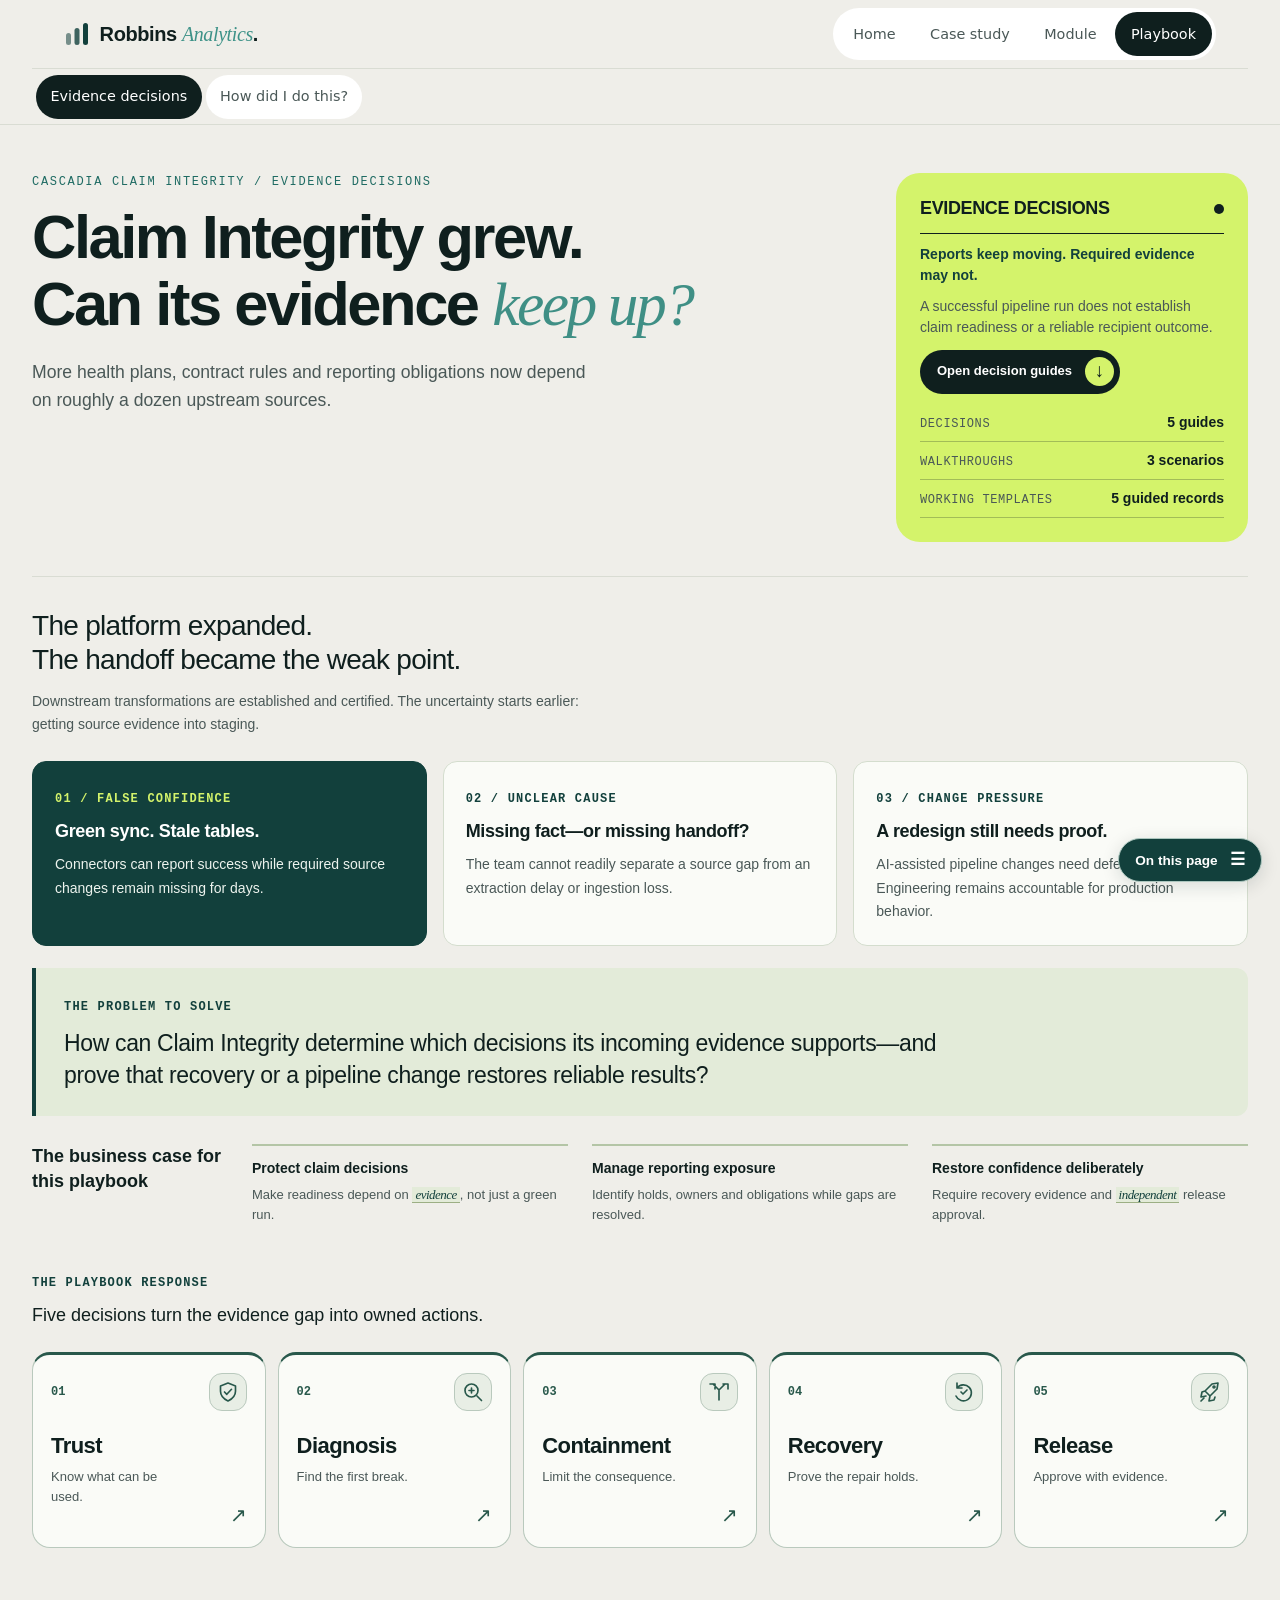
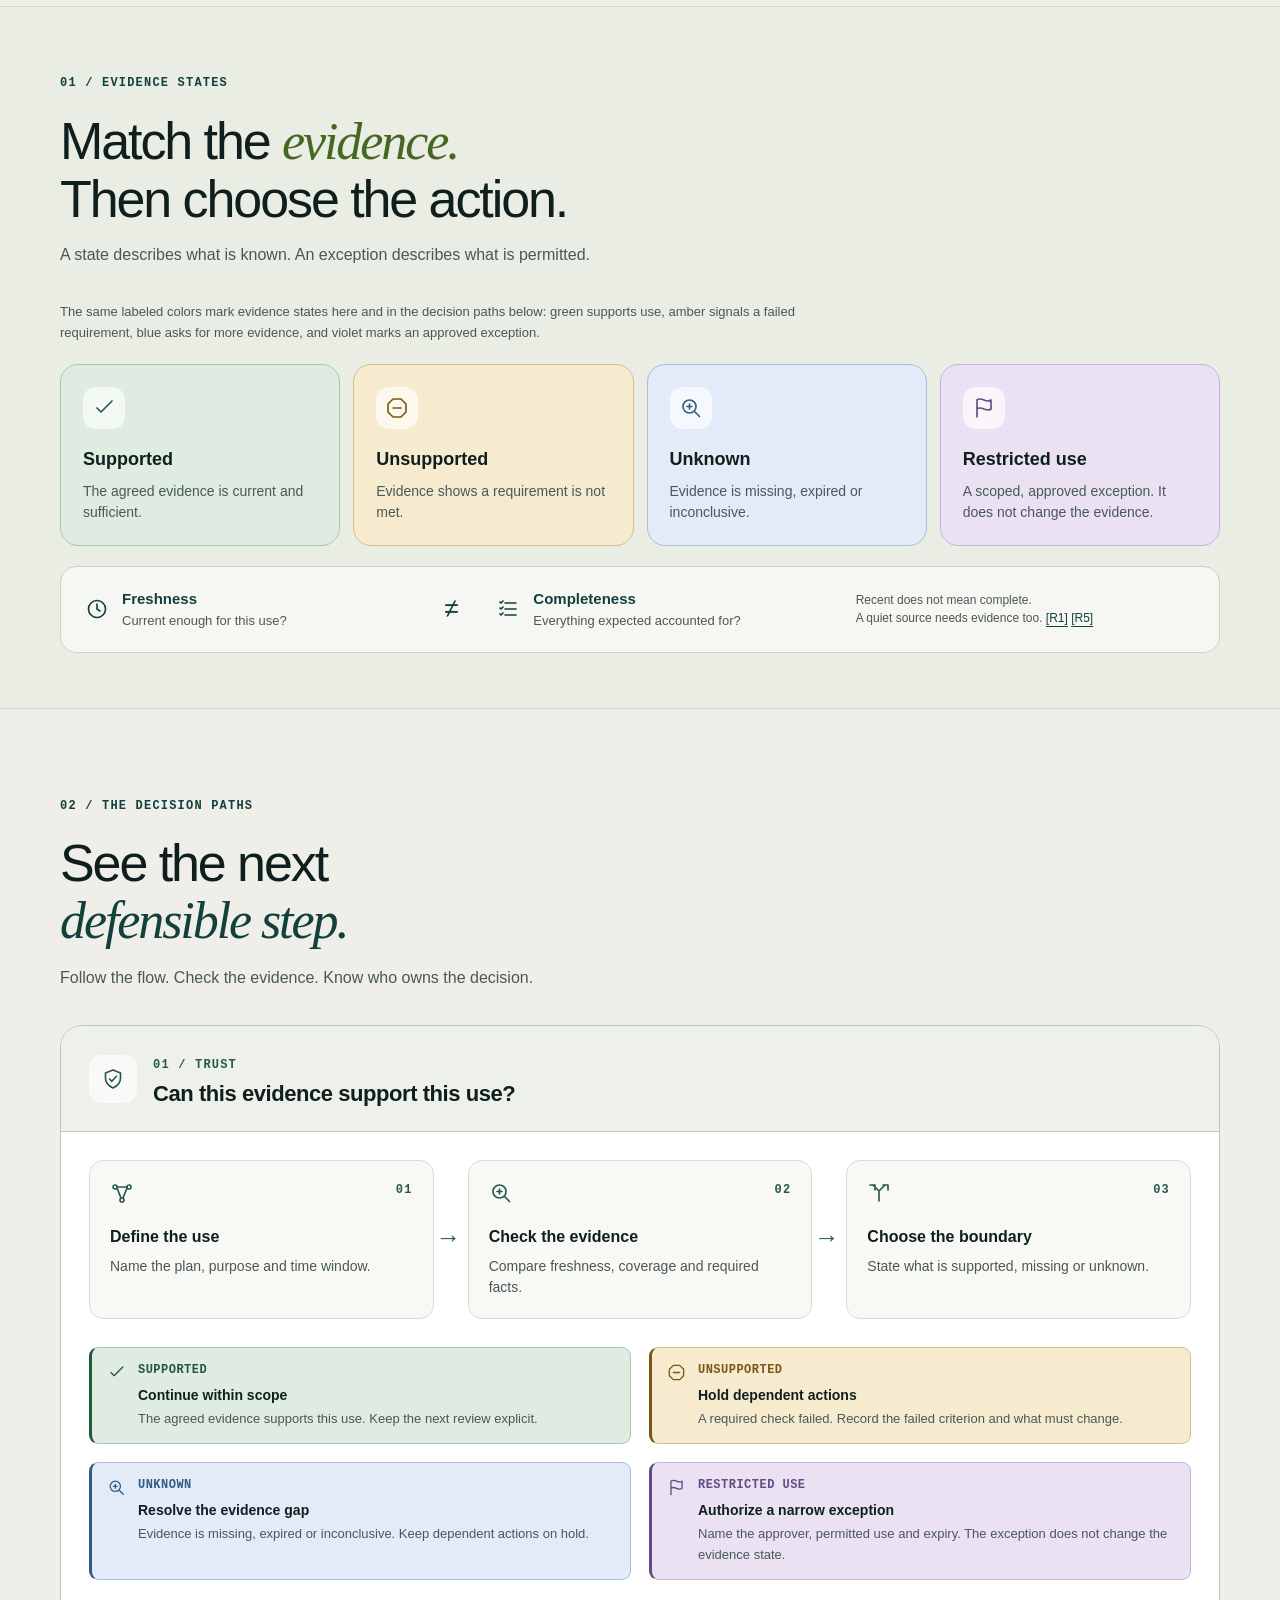
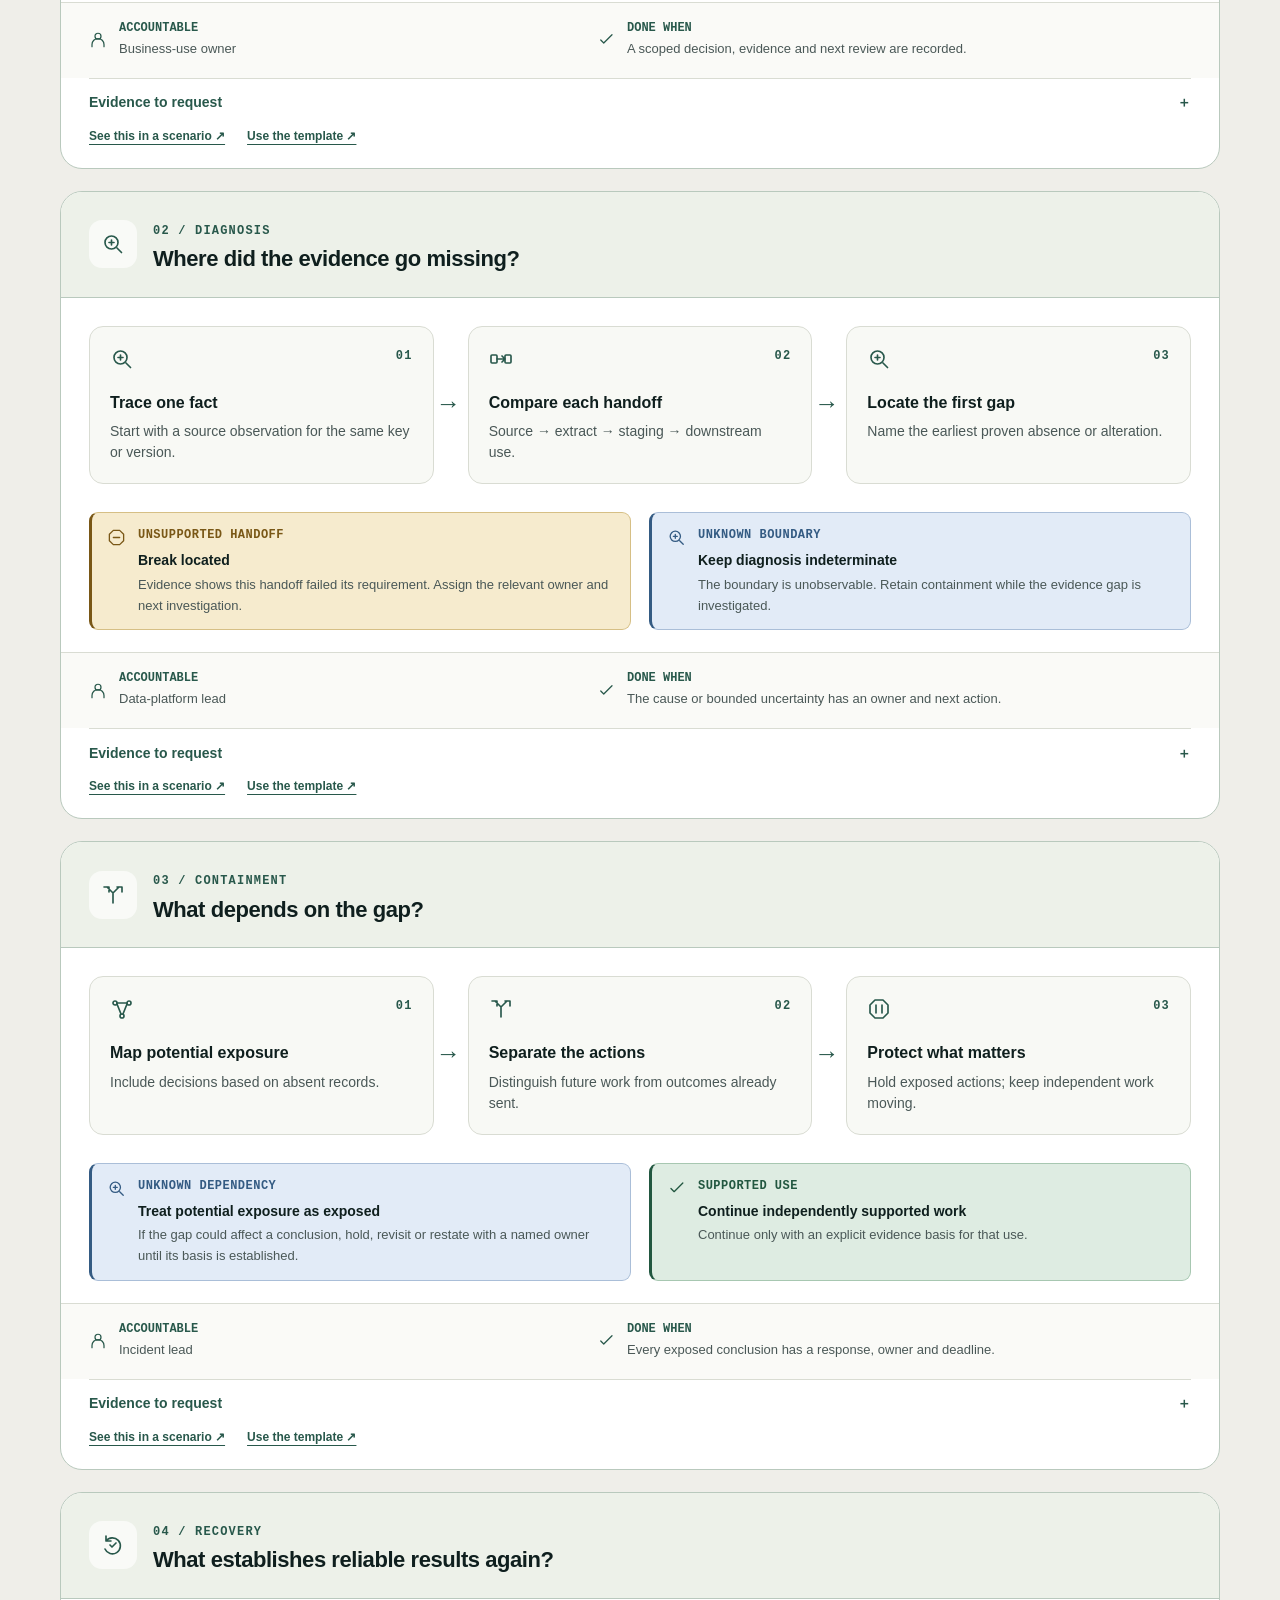
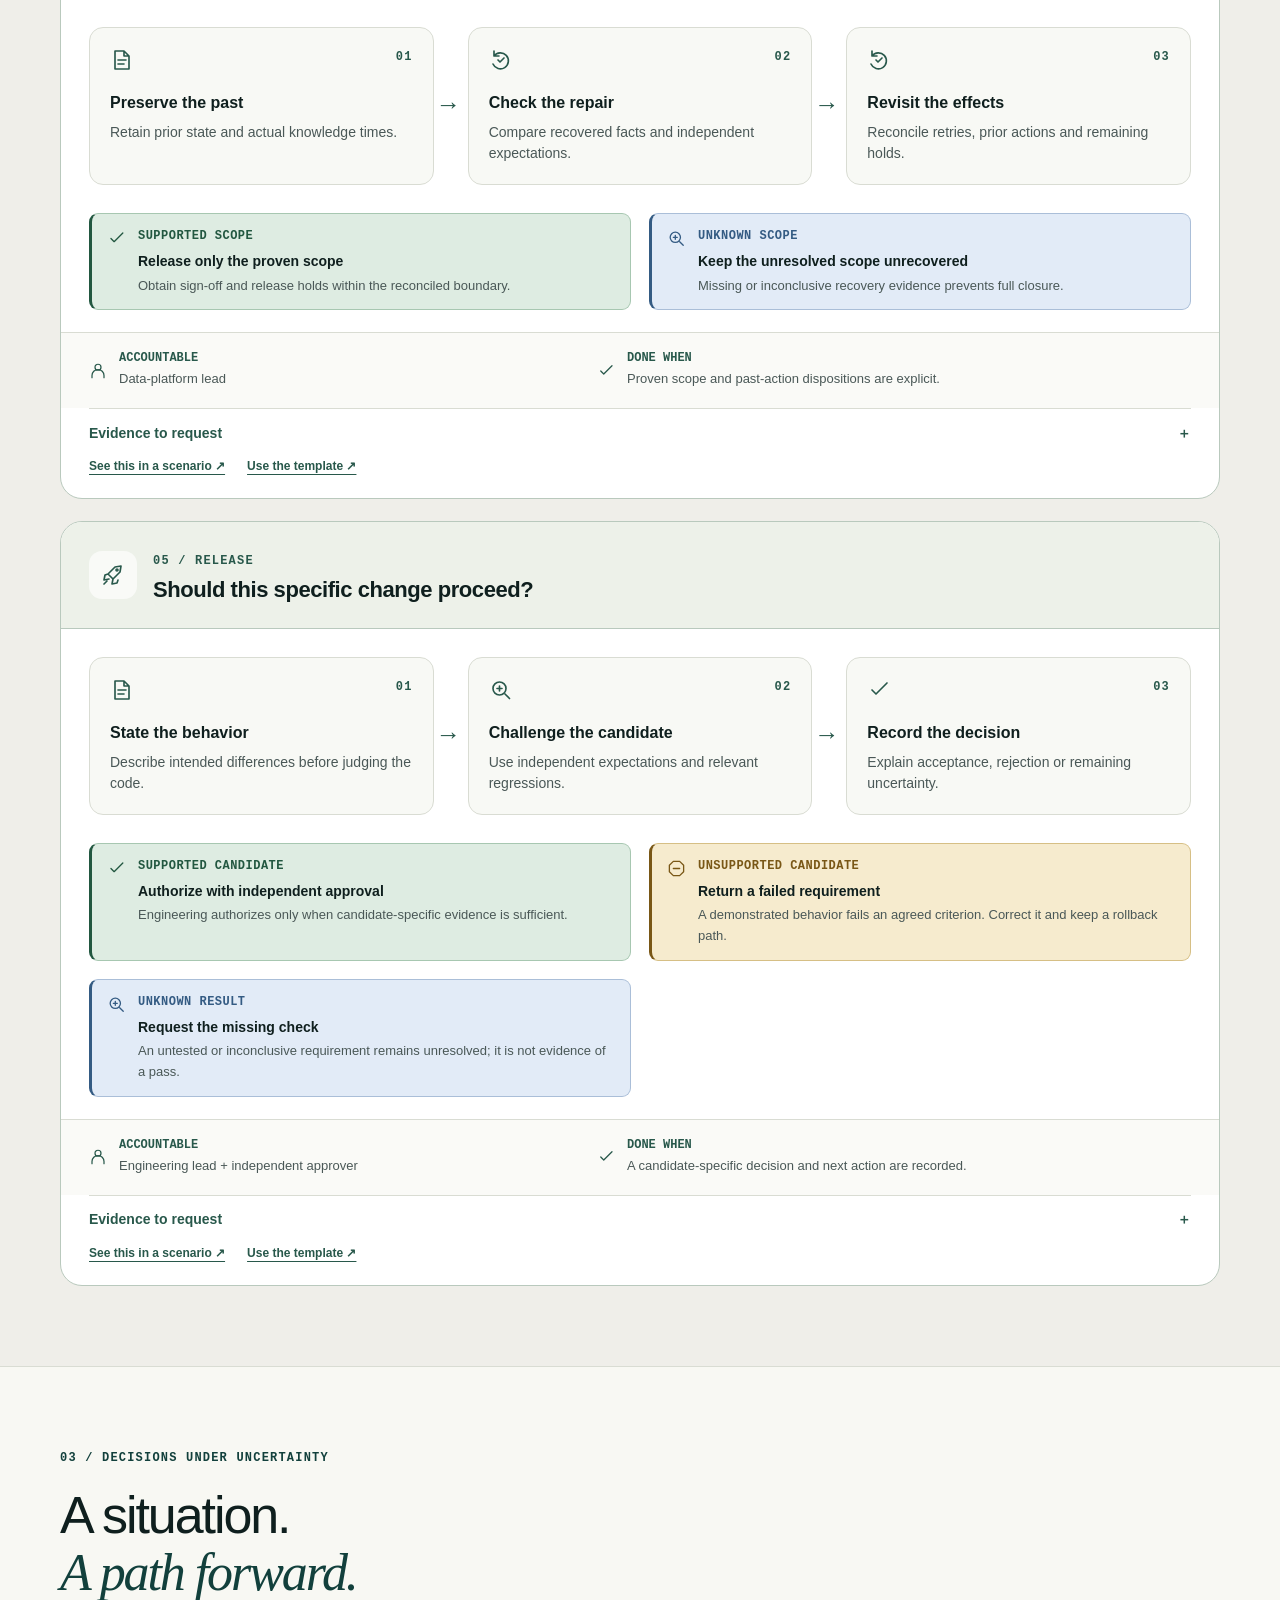
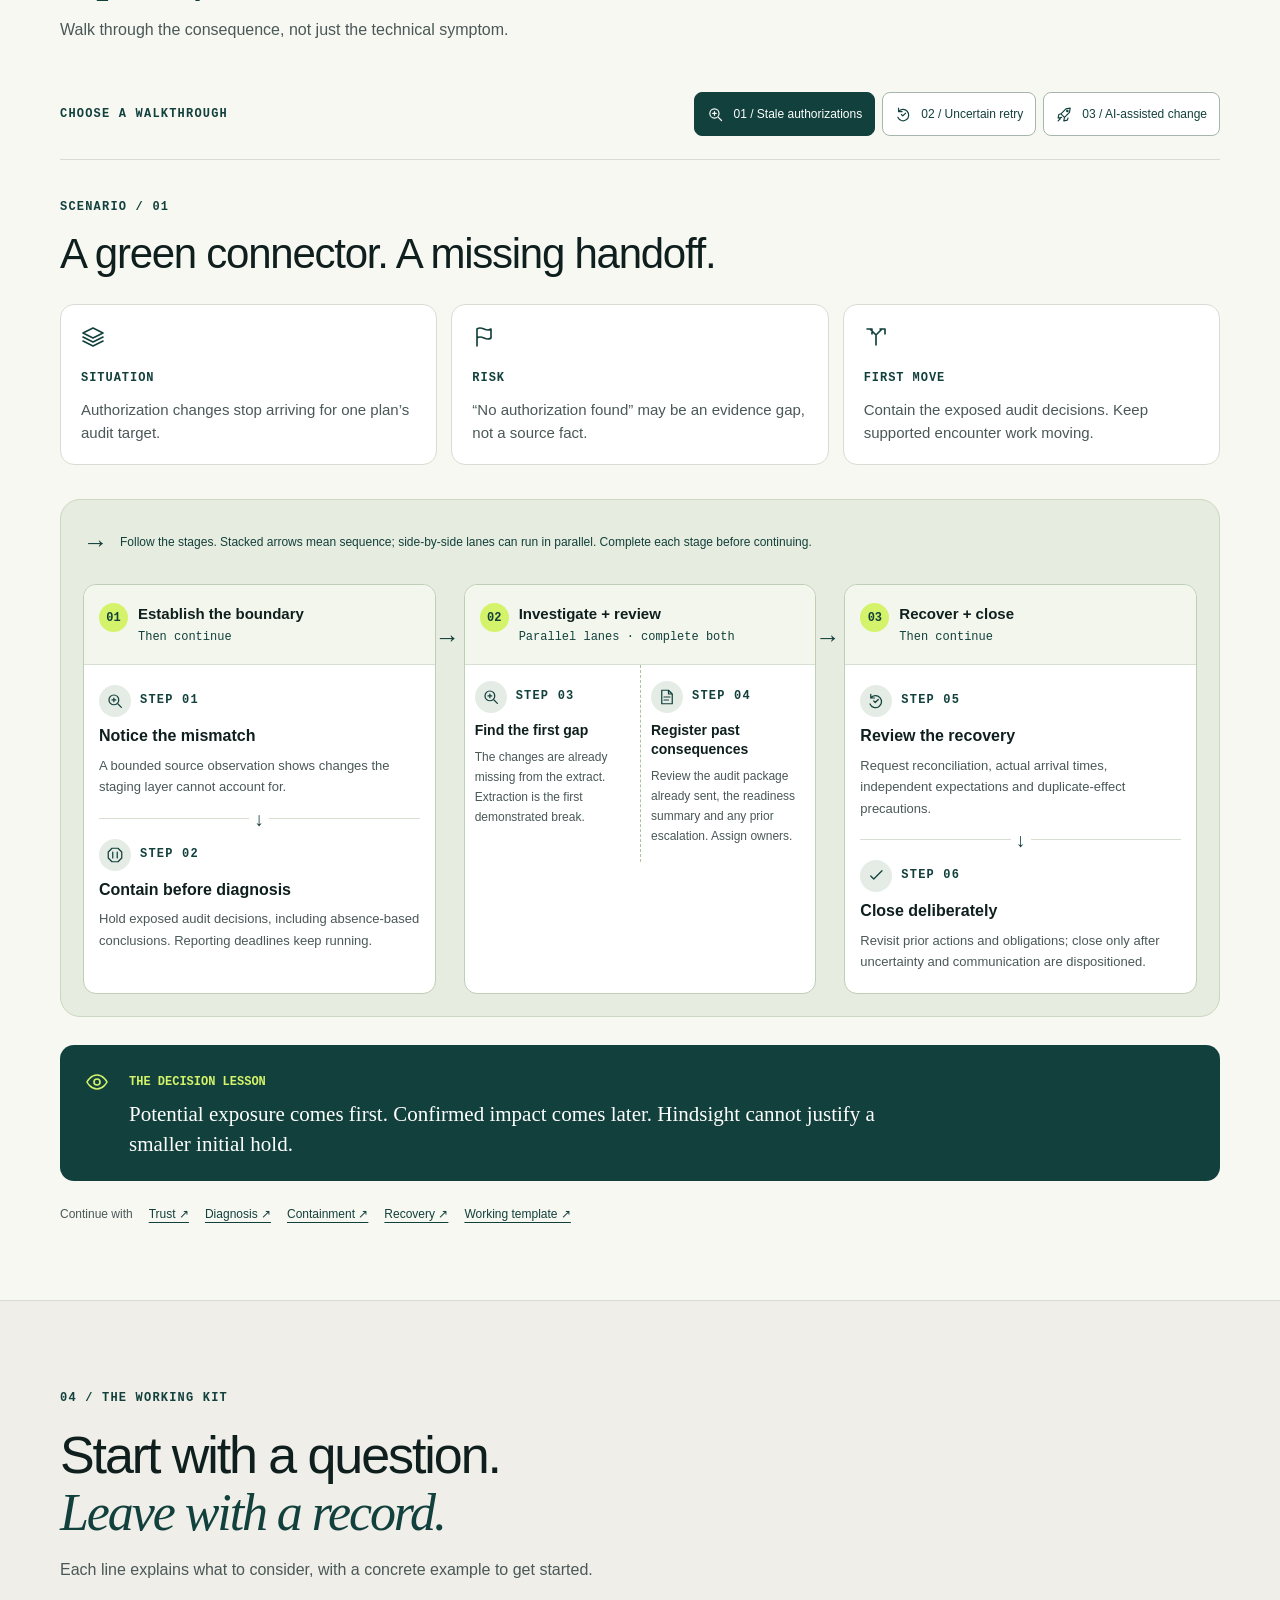
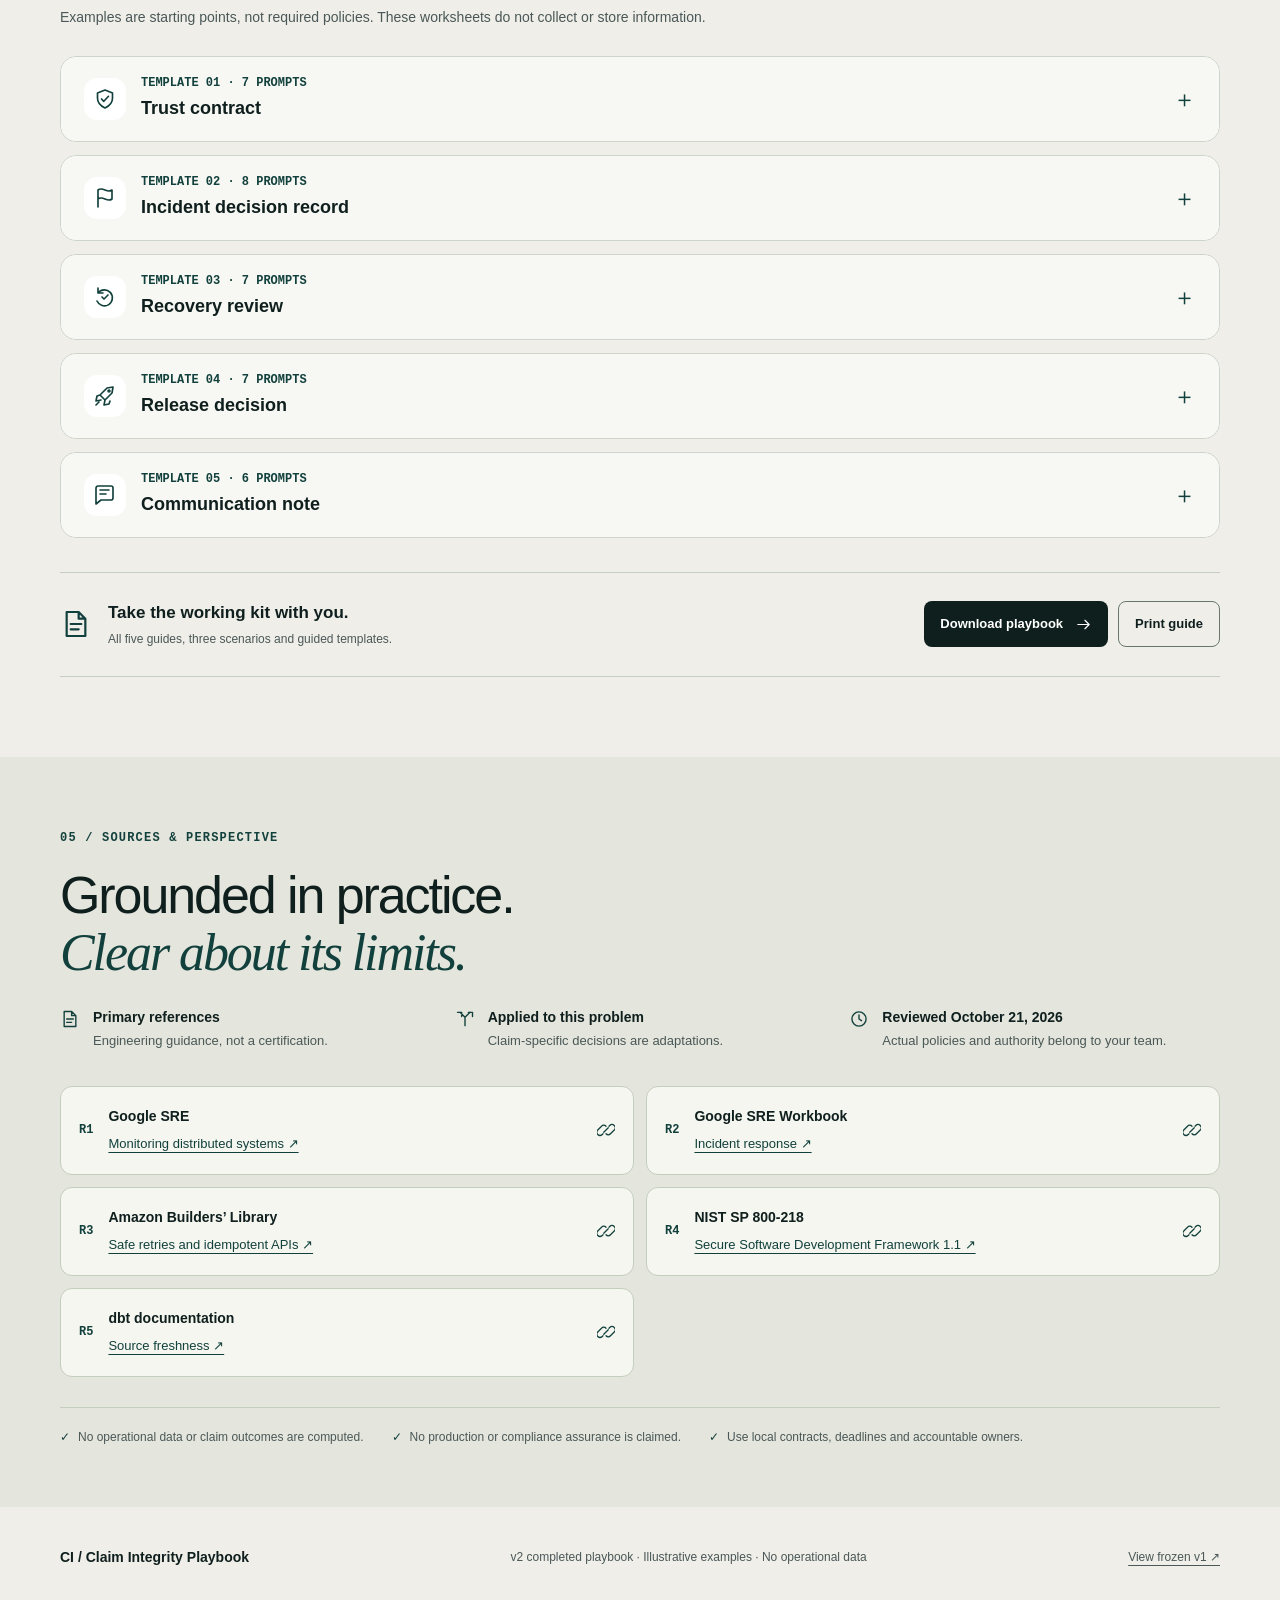
==== commit 5bd4814b: "Match Playbook reading navigation and opening typography to Module" ====
--- a/docs/playbook/index.html
+++ b/docs/playbook/index.html
@@ -1,88 +1,88 @@
-<!doctype html>
-<html lang="en"><head><meta charset="utf-8"><meta name="viewport" content="width=device-width, initial-scale=1"><meta name="theme-color" content="#efeee9"><meta name="description" content="A visual field guide for evidence trust, diagnosis, containment, recovery and release."><link rel="canonical" href="https://www.robbinsanalytics.com/cascadia-claim-integrity/playbook/"><meta property="og:url" content="https://www.robbinsanalytics.com/cascadia-claim-integrity/playbook/"><title>Evidence decisions · Claim Integrity Playbook</title><link rel="stylesheet" href="assets/styles.css?v=2-local-process"><script src="assets/app.js?v=2-acceptance-final" defer></script><link rel="stylesheet" href="assets/integration.css?v=4-compact-summary"><script src="assets/integration.js?v=4" defer></script><link rel="stylesheet" href="../assets/portfolio-hero.css?v=1">
-<link rel="stylesheet" href="../assets/portfolio-subnav.css?v=1">
-</head>
-<body><a class="skip-link" href="#main">Skip to content</a>
-<header class="site-header integrated-header"><div class="portfolio-header-row"><a class="portfolio-wordmark" href="https://www.robbinsanalytics.com/" aria-label="Robbins Analytics home">
-      <svg width="26" height="26" viewBox="0 0 26 26" aria-hidden="true"><rect x="2" y="12" width="5" height="12" rx="2.5" fill="#12403c" opacity="0.55"/><rect x="10.5" y="7" width="5" height="17" rx="2.5" fill="#12403c" opacity="0.8"/><rect x="19" y="2" width="5" height="22" rx="2.5" fill="#12403c"/></svg>
-      <span class="wm-text">Robbins <span class="serif">Analytics</span><span class="stop">.</span></span>
-    </a><nav id="portfolio-nav" class="portfolio-tabs" aria-label="Portfolio navigation"><a href="https://www.robbinsanalytics.com/">Home</a><a href="../case-study.html">Case study</a><a href="../index.html#view=a">Module</a><a href="index.html" aria-current="page">Playbook</a></nav><button class="portfolio-menu-toggle" id="portfolio-menu-toggle" type="button" aria-expanded="false" aria-controls="portfolio-nav" aria-label="Open navigation menu">Menu <span aria-hidden="true">☰</span></button></div><nav class="playbook-tabs" aria-label="Playbook pages"><a href="index.html" aria-current="page">Evidence decisions</a><a href="how-did-i-do-this.html">How did I do this?</a></nav></header>
-<aside class="page-rail"><nav aria-label="On this page"><span class="rail-title">IN THIS PLAYBOOK</span><a href="#overview" aria-current="location">Business problem</a><a href="#states-title">Evidence states</a><a href="#decisions" aria-controls="rail-decisions">Decision paths</a><div class="rail-sub" id="rail-decisions" data-rail-group="decisions"><a href="#trust">01 · Trust</a><a href="#diagnosis">02 · Diagnosis</a><a href="#containment">03 · Containment</a><a href="#recovery">04 · Recovery</a><a href="#release">05 · Release</a></div><a href="#scenarios">Scenarios</a><a href="#templates" aria-controls="rail-templates">Templates</a><div class="rail-sub rail-templates" id="rail-templates" data-rail-group="templates"><a href="#template-trust">01 · Trust contract</a><a href="#template-incident">02 · Incident record</a><a href="#template-recovery">03 · Recovery review</a><a href="#template-release">04 · Release decision</a><a href="#template-communication">05 · Communication</a></div><a href="#sources">Sources</a></nav></aside><main id="main" tabindex="-1"><section class="hero wrap" id="overview"><div class="hero-copy"><p class="eyebrow">CASCADIA / THE BUSINESS PROBLEM</p><h1>Claim Integrity grew.<br>Can its evidence<br><em>keep up?</em></h1><p class="lede">More health plans, contract rules and reporting obligations now depend on roughly a dozen upstream sources.</p><p class="growth-context">Ride activity · Eligibility · Authorizations · Billing · Vendor payments · Recipient responses</p></div><aside class="playbook-summary" aria-label="Evidence decisions summary"><div class="playbook-summary-head"><h2>Evidence decisions</h2><span class="playbook-summary-dot" aria-hidden="true"></span></div><p><strong>Reports keep moving. Required evidence may not.</strong></p><p>A successful pipeline run does not establish claim readiness or a reliable recipient outcome.</p><a class="playbook-summary-action" href="#decisions">Open decision guides<span aria-hidden="true">↓</span></a><dl class="playbook-summary-facts"><div><dt>Decisions</dt><dd>5 guides</dd></div><div><dt>Walkthroughs</dt><dd>3 scenarios</dd></div><div><dt>Working templates</dt><dd>5 guided records</dd></div></dl><p class="playbook-summary-scope">Decision playbook · No operational data</p></aside>
-<div class="business-brief" aria-labelledby="business-brief-title"><div class="business-brief-heading"><h2 id="business-brief-title">The platform expanded.<br>The handoff became the weak point.</h2><p>Downstream transformations are established and certified. The uncertainty starts earlier: getting source evidence into staging.</p></div><ol class="business-gaps">
-<li class="central-gap"><span class="eyebrow">01 / FALSE CONFIDENCE</span><h3>Green sync. Stale tables.</h3><p>Connectors can report success while required source changes remain missing for days.</p></li>
-<li><span class="eyebrow">02 / UNCLEAR CAUSE</span><h3>Missing fact—or missing handoff?</h3><p>The team cannot readily separate a source gap from an extraction delay or ingestion loss.</p></li>
-<li><span class="eyebrow">03 / CHANGE PRESSURE</span><h3>A redesign still needs proof.</h3><p>AI-assisted pipeline changes need defensible evidence. Engineering remains accountable for production behavior.</p></li></ol>
-<div class="problem-question"><span class="eyebrow">THE PROBLEM TO SOLVE</span><p>How can Claim Integrity determine which decisions its incoming evidence supports—and prove that recovery or a pipeline change restores reliable results?</p></div>
-<div class="business-value"><h3>The business case for this playbook</h3><ul><li><strong>Protect claim decisions</strong><span>Make readiness depend on <em class="value-emphasis">evidence</em>, not just a green run.</span></li><li><strong>Manage reporting exposure</strong><span>Identify holds, owners and obligations while gaps are resolved.</span></li><li><strong>Restore confidence deliberately</strong><span>Require recovery evidence and <em class="value-emphasis">independent</em> release approval.</span></li></ul></div>
-</div><div class="playbook-response"><span class="eyebrow">THE PLAYBOOK RESPONSE</span><p>Five decisions turn the evidence gap into owned actions.</p></div><div class="decision-cards" aria-label="Five decisions">
-<a class="decision-card tone-green" href="#trust"><div class="card-top"><span class="card-number">01</span><span class="icon-disc"><svg class="icon " viewBox="0 0 24 24" fill="none" stroke="currentColor" stroke-width="1.65" stroke-linecap="round" stroke-linejoin="round" aria-hidden="true"><path d="M12 3 4.5 6v5.2c0 4.2 3 7.6 7.5 9.8 4.5-2.2 7.5-5.6 7.5-9.8V6L12 3Z"/><path d="m8.5 12 2.3 2.3 4.7-5"/></svg></span></div><h2>Trust</h2><p>Know what can be used.</p><span class="card-arrow" aria-hidden="true">↗</span></a>
-<a class="decision-card tone-blue" href="#diagnosis"><div class="card-top"><span class="card-number">02</span><span class="icon-disc"><svg class="icon " viewBox="0 0 24 24" fill="none" stroke="currentColor" stroke-width="1.65" stroke-linecap="round" stroke-linejoin="round" aria-hidden="true"><circle cx="10.5" cy="10.5" r="6.5"/><path d="m16 16 4.5 4.5M8 10.5h5m-2.5-2.5v5"/></svg></span></div><h2>Diagnosis</h2><p>Find the first break.</p><span class="card-arrow" aria-hidden="true">↗</span></a>
-<a class="decision-card tone-amber" href="#containment"><div class="card-top"><span class="card-number">03</span><span class="icon-disc"><svg class="icon " viewBox="0 0 24 24" fill="none" stroke="currentColor" stroke-width="1.65" stroke-linecap="round" stroke-linejoin="round" aria-hidden="true"><path d="M12 20V10M12 10 6 4m6 6 6-6M3 4h5v5m8-5h5v5"/></svg></span></div><h2>Containment</h2><p>Limit the consequence.</p><span class="card-arrow" aria-hidden="true">↗</span></a>
-<a class="decision-card tone-mint" href="#recovery"><div class="card-top"><span class="card-number">04</span><span class="icon-disc"><svg class="icon " viewBox="0 0 24 24" fill="none" stroke="currentColor" stroke-width="1.65" stroke-linecap="round" stroke-linejoin="round" aria-hidden="true"><path d="M5 8a8 8 0 1 1-1 8M5 8V3M5 8h5"/><path d="m9 12 2 2 4-4"/></svg></span></div><h2>Recovery</h2><p>Prove the repair holds.</p><span class="card-arrow" aria-hidden="true">↗</span></a>
-<a class="decision-card tone-violet" href="#release"><div class="card-top"><span class="card-number">05</span><span class="icon-disc"><svg class="icon " viewBox="0 0 24 24" fill="none" stroke="currentColor" stroke-width="1.65" stroke-linecap="round" stroke-linejoin="round" aria-hidden="true"><path d="m14 4 6-1-1 6-7 7-5-5 7-7ZM7 11l-3 1-1 5 5-1m4 0-1 5 5-1 1-3M6 18l-3 3"/><circle cx="16" cy="7" r="1"/></svg></span></div><h2>Release</h2><p>Approve with evidence.</p><span class="card-arrow" aria-hidden="true">↗</span></a>
-</div></section><section class="evidence-band" aria-labelledby="states-title"><div class="wrap"><p class="eyebrow">01 / EVIDENCE STATES</p><div class="section-heading"><h2 id="states-title">Match the <em>evidence.</em><br>Then choose the action.</h2><p>A state describes what is known. An exception describes what is permitted.</p></div><p class="color-key">The same labeled colors mark evidence states here and in the decision paths below: green supports use, amber signals a failed requirement, blue asks for more evidence, and violet marks an approved exception.</p><div class="state-grid">
-<div class="state-item tone-green"><span class="icon-disc"><svg class="icon " viewBox="0 0 24 24" fill="none" stroke="currentColor" stroke-width="1.65" stroke-linecap="round" stroke-linejoin="round" aria-hidden="true"><path d="m5 12 4 4L20 5"/></svg></span><h3>Supported</h3><p>The agreed evidence is current and sufficient.</p></div>
-<div class="state-item tone-amber"><span class="icon-disc"><svg class="icon " viewBox="0 0 24 24" fill="none" stroke="currentColor" stroke-width="1.65" stroke-linecap="round" stroke-linejoin="round" aria-hidden="true"><path d="M8 3h8l5 5v8l-5 5H8l-5-5V8l5-5Z"/><path d="M8 12h8"/></svg></span><h3>Unsupported</h3><p>Evidence shows a requirement is not met.</p></div>
-<div class="state-item tone-blue"><span class="icon-disc"><svg class="icon " viewBox="0 0 24 24" fill="none" stroke="currentColor" stroke-width="1.65" stroke-linecap="round" stroke-linejoin="round" aria-hidden="true"><circle cx="10.5" cy="10.5" r="6.5"/><path d="m16 16 4.5 4.5M8 10.5h5m-2.5-2.5v5"/></svg></span><h3>Unknown</h3><p>Evidence is missing, expired or inconclusive.</p></div>
-<div class="state-item tone-violet"><span class="icon-disc"><svg class="icon " viewBox="0 0 24 24" fill="none" stroke="currentColor" stroke-width="1.65" stroke-linecap="round" stroke-linejoin="round" aria-hidden="true"><path d="M5 21V4m0 0c5-4 9 4 14 0v9c-5 4-9-4-14 0"/></svg></span><h3>Restricted use</h3><p>A scoped, approved exception. It does not change the evidence.</p></div>
-</div><div class="freshness-strip"><div><svg class="icon " viewBox="0 0 24 24" fill="none" stroke="currentColor" stroke-width="1.65" stroke-linecap="round" stroke-linejoin="round" aria-hidden="true"><circle cx="12" cy="12" r="8.5"/><path d="M12 7v5l3 2"/></svg><span><strong>Freshness</strong>Current enough for this use?</span></div><span class="not-equal" aria-hidden="true">≠</span><div><svg class="icon " viewBox="0 0 24 24" fill="none" stroke="currentColor" stroke-width="1.65" stroke-linecap="round" stroke-linejoin="round" aria-hidden="true"><path d="M9 6h11M9 12h11M9 18h11m-16-13 1 1 2-2m-3 7 1 1 2-2m-3 7 1 1 2-2"/></svg><span><strong>Completeness</strong>Everything expected accounted for?</span></div><p>Recent does not mean complete.<br>A quiet source needs evidence too. <a href="#source-r1">[R1]</a> <a href="#source-r5">[R5]</a></p></div></div></section>
-<section class="section wrap" id="decisions"><p class="eyebrow">02 / THE DECISION PATHS</p><div class="section-heading"><h2>See the next<br><em>defensible step.</em></h2><p>Follow the flow. Check the evidence. Know who owns the decision.</p></div><div class="guide-list">
-<article class="guide tone-green" id="trust" aria-labelledby="heading-trust"><div class="guide-title"><span class="icon-disc"><svg class="icon " viewBox="0 0 24 24" fill="none" stroke="currentColor" stroke-width="1.65" stroke-linecap="round" stroke-linejoin="round" aria-hidden="true"><path d="M12 3 4.5 6v5.2c0 4.2 3 7.6 7.5 9.8 4.5-2.2 7.5-5.6 7.5-9.8V6L12 3Z"/><path d="m8.5 12 2.3 2.3 4.7-5"/></svg></span><div><span class="eyebrow">01 / TRUST</span><h3 id="heading-trust">Can this evidence support this use?</h3></div></div><ol class="flow" aria-label="Trust decision flow">
-<li><span class="flow-icon"><svg class="icon" viewBox="0 0 24 24" fill="none" stroke="currentColor" stroke-width="1.65" stroke-linecap="round" stroke-linejoin="round" aria-hidden="true"><circle cx="5" cy="6" r="2"/><circle cx="19" cy="6" r="2"/><circle cx="12" cy="19" r="2"/><path d="m7 7 4 10m6-10-4 10M7 6h10"/></svg></span><span class="step-index">01</span><h4>Define the use</h4><p>Name the plan, purpose and time window.</p></li>
-<li><span class="flow-icon"><svg class="icon" viewBox="0 0 24 24" fill="none" stroke="currentColor" stroke-width="1.65" stroke-linecap="round" stroke-linejoin="round" aria-hidden="true"><circle cx="10.5" cy="10.5" r="6.5"/><path d="m16 16 4.5 4.5M8 10.5h5m-2.5-2.5v5"/></svg></span><span class="step-index">02</span><h4>Check the evidence</h4><p>Compare freshness, coverage and required facts.</p></li>
-<li><span class="flow-icon"><svg class="icon" viewBox="0 0 24 24" fill="none" stroke="currentColor" stroke-width="1.65" stroke-linecap="round" stroke-linejoin="round" aria-hidden="true"><path d="M12 20V10M12 10 6 4m6 6 6-6M3 4h5v5m8-5h5v5"/></svg></span><span class="step-index">03</span><h4>Choose the boundary</h4><p>State what is supported, missing or unknown.</p></li>
-</ol><div class="flow-outcomes" aria-label="Decision outcomes"><div class="outcome tone-green"><svg class="icon" viewBox="0 0 24 24" fill="none" stroke="currentColor" stroke-width="1.65" stroke-linecap="round" stroke-linejoin="round" aria-hidden="true"><path d="m5 12 4 4L20 5"/></svg><p><small class="outcome-state">Supported</small><strong>Continue within scope</strong><span>The agreed evidence supports this use. Keep the next review explicit.</span></p></div><div class="outcome tone-amber"><svg class="icon" viewBox="0 0 24 24" fill="none" stroke="currentColor" stroke-width="1.65" stroke-linecap="round" stroke-linejoin="round" aria-hidden="true"><path d="M8 3h8l5 5v8l-5 5H8l-5-5V8l5-5Z"/><path d="M8 12h8"/></svg><p><small class="outcome-state">Unsupported</small><strong>Hold dependent actions</strong><span>A required check failed. Record the failed criterion and what must change.</span></p></div><div class="outcome tone-blue"><svg class="icon" viewBox="0 0 24 24" fill="none" stroke="currentColor" stroke-width="1.65" stroke-linecap="round" stroke-linejoin="round" aria-hidden="true"><circle cx="10.5" cy="10.5" r="6.5"/><path d="m16 16 4.5 4.5M8 10.5h5m-2.5-2.5v5"/></svg><p><small class="outcome-state">Unknown</small><strong>Resolve the evidence gap</strong><span>Evidence is missing, expired or inconclusive. Keep dependent actions on hold.</span></p></div><div class="outcome tone-violet"><svg class="icon" viewBox="0 0 24 24" fill="none" stroke="currentColor" stroke-width="1.65" stroke-linecap="round" stroke-linejoin="round" aria-hidden="true"><path d="M5 21V4m0 0c5-4 9 4 14 0v9c-5 4-9-4-14 0"/></svg><p><small class="outcome-state">Restricted use</small><strong>Authorize a narrow exception</strong><span>Name the approver, permitted use and expiry. The exception does not change the evidence state.</span></p></div></div><div class="guide-footer"><p><svg class="icon " viewBox="0 0 24 24" fill="none" stroke="currentColor" stroke-width="1.65" stroke-linecap="round" stroke-linejoin="round" aria-hidden="true"><circle cx="12" cy="7" r="4"/><path d="M4 21v-3a8 8 0 0 1 16 0v3"/></svg><span><small>ACCOUNTABLE</small>Business-use owner</span></p><p><svg class="icon " viewBox="0 0 24 24" fill="none" stroke="currentColor" stroke-width="1.65" stroke-linecap="round" stroke-linejoin="round" aria-hidden="true"><path d="m5 12 4 4L20 5"/></svg><span><small>DONE WHEN</small>A scoped decision, evidence and next review are recorded.</span></p></div><details class="evidence-detail"><summary>Evidence to request <span aria-hidden="true">＋</span></summary><ul><li>An agreed dataset/use contract and scope.</li><li>A bounded source observation, not just a sync status.</li><li>Arrival, coverage and validity checks with an expiry.</li></ul></details><p class="read-next"><a href="#scenario-1">See this in a scenario ↗</a><a href="#template-trust">Use the template ↗</a></p></article>
-<article class="guide tone-blue" id="diagnosis" aria-labelledby="heading-diagnosis"><div class="guide-title"><span class="icon-disc"><svg class="icon " viewBox="0 0 24 24" fill="none" stroke="currentColor" stroke-width="1.65" stroke-linecap="round" stroke-linejoin="round" aria-hidden="true"><circle cx="10.5" cy="10.5" r="6.5"/><path d="m16 16 4.5 4.5M8 10.5h5m-2.5-2.5v5"/></svg></span><div><span class="eyebrow">02 / DIAGNOSIS</span><h3 id="heading-diagnosis">Where did the evidence go missing?</h3></div></div><ol class="flow" aria-label="Diagnosis decision flow">
-<li><span class="flow-icon"><svg class="icon" viewBox="0 0 24 24" fill="none" stroke="currentColor" stroke-width="1.65" stroke-linecap="round" stroke-linejoin="round" aria-hidden="true"><circle cx="10.5" cy="10.5" r="6.5"/><path d="m16 16 4.5 4.5M8 10.5h5m-2.5-2.5v5"/></svg></span><span class="step-index">01</span><h4>Trace one fact</h4><p>Start with a source observation for the same key or version.</p></li>
-<li><span class="flow-icon"><svg class="icon" viewBox="0 0 24 24" fill="none" stroke="currentColor" stroke-width="1.65" stroke-linecap="round" stroke-linejoin="round" aria-hidden="true"><rect x="2" y="8" width="6" height="8" rx="1"/><rect x="16" y="8" width="6" height="8" rx="1"/><path d="M8 12h8m-3-3 3 3-3 3"/></svg></span><span class="step-index">02</span><h4>Compare each handoff</h4><p>Source → extract → staging → downstream use.</p></li>
-<li><span class="flow-icon"><svg class="icon" viewBox="0 0 24 24" fill="none" stroke="currentColor" stroke-width="1.65" stroke-linecap="round" stroke-linejoin="round" aria-hidden="true"><circle cx="10.5" cy="10.5" r="6.5"/><path d="m16 16 4.5 4.5M8 10.5h5m-2.5-2.5v5"/></svg></span><span class="step-index">03</span><h4>Locate the first gap</h4><p>Name the earliest proven absence or alteration.</p></li>
-</ol><div class="flow-outcomes" aria-label="Decision outcomes"><div class="outcome tone-amber"><svg class="icon" viewBox="0 0 24 24" fill="none" stroke="currentColor" stroke-width="1.65" stroke-linecap="round" stroke-linejoin="round" aria-hidden="true"><path d="M8 3h8l5 5v8l-5 5H8l-5-5V8l5-5Z"/><path d="M8 12h8"/></svg><p><small class="outcome-state">Unsupported handoff</small><strong>Break located</strong><span>Evidence shows this handoff failed its requirement. Assign the relevant owner and next investigation.</span></p></div><div class="outcome tone-blue"><svg class="icon" viewBox="0 0 24 24" fill="none" stroke="currentColor" stroke-width="1.65" stroke-linecap="round" stroke-linejoin="round" aria-hidden="true"><circle cx="10.5" cy="10.5" r="6.5"/><path d="m16 16 4.5 4.5M8 10.5h5m-2.5-2.5v5"/></svg><p><small class="outcome-state">Unknown boundary</small><strong>Keep diagnosis indeterminate</strong><span>The boundary is unobservable. Retain containment while the evidence gap is investigated.</span></p></div></div><div class="guide-footer"><p><svg class="icon " viewBox="0 0 24 24" fill="none" stroke="currentColor" stroke-width="1.65" stroke-linecap="round" stroke-linejoin="round" aria-hidden="true"><circle cx="12" cy="7" r="4"/><path d="M4 21v-3a8 8 0 0 1 16 0v3"/></svg><span><small>ACCOUNTABLE</small>Data-platform lead</span></p><p><svg class="icon " viewBox="0 0 24 24" fill="none" stroke="currentColor" stroke-width="1.65" stroke-linecap="round" stroke-linejoin="round" aria-hidden="true"><path d="m5 12 4 4L20 5"/></svg><span><small>DONE WHEN</small>The cause or bounded uncertainty has an owner and next action.</span></p></div><details class="evidence-detail"><summary>Evidence to request <span aria-hidden="true">＋</span></summary><ul><li>A key-specific source observation.</li><li>Extract and landing receipts for the same interval.</li><li>Rejected, altered or unconsumed facts and their reasons.</li></ul></details><p class="read-next"><a href="#scenario-1">See this in a scenario ↗</a><a href="#template-incident">Use the template ↗</a></p></article>
-<article class="guide tone-amber" id="containment" aria-labelledby="heading-containment"><div class="guide-title"><span class="icon-disc"><svg class="icon " viewBox="0 0 24 24" fill="none" stroke="currentColor" stroke-width="1.65" stroke-linecap="round" stroke-linejoin="round" aria-hidden="true"><path d="M12 20V10M12 10 6 4m6 6 6-6M3 4h5v5m8-5h5v5"/></svg></span><div><span class="eyebrow">03 / CONTAINMENT</span><h3 id="heading-containment">What depends on the gap?</h3></div></div><ol class="flow" aria-label="Containment decision flow">
-<li><span class="flow-icon"><svg class="icon" viewBox="0 0 24 24" fill="none" stroke="currentColor" stroke-width="1.65" stroke-linecap="round" stroke-linejoin="round" aria-hidden="true"><circle cx="5" cy="6" r="2"/><circle cx="19" cy="6" r="2"/><circle cx="12" cy="19" r="2"/><path d="m7 7 4 10m6-10-4 10M7 6h10"/></svg></span><span class="step-index">01</span><h4>Map potential exposure</h4><p>Include decisions based on absent records.</p></li>
-<li><span class="flow-icon"><svg class="icon" viewBox="0 0 24 24" fill="none" stroke="currentColor" stroke-width="1.65" stroke-linecap="round" stroke-linejoin="round" aria-hidden="true"><path d="M12 20V10M12 10 6 4m6 6 6-6M3 4h5v5m8-5h5v5"/></svg></span><span class="step-index">02</span><h4>Separate the actions</h4><p>Distinguish future work from outcomes already sent.</p></li>
-<li><span class="flow-icon"><svg class="icon" viewBox="0 0 24 24" fill="none" stroke="currentColor" stroke-width="1.65" stroke-linecap="round" stroke-linejoin="round" aria-hidden="true"><path d="M8 3h8l5 5v8l-5 5H8l-5-5V8l5-5Z"/><path d="M9 8v8m6-8v8"/></svg></span><span class="step-index">03</span><h4>Protect what matters</h4><p>Hold exposed actions; keep independent work moving.</p></li>
-</ol><div class="flow-outcomes" aria-label="Decision outcomes"><div class="outcome tone-blue"><svg class="icon" viewBox="0 0 24 24" fill="none" stroke="currentColor" stroke-width="1.65" stroke-linecap="round" stroke-linejoin="round" aria-hidden="true"><circle cx="10.5" cy="10.5" r="6.5"/><path d="m16 16 4.5 4.5M8 10.5h5m-2.5-2.5v5"/></svg><p><small class="outcome-state">Unknown dependency</small><strong>Treat potential exposure as exposed</strong><span>If the gap could affect a conclusion, hold, revisit or restate with a named owner until its basis is established.</span></p></div><div class="outcome tone-green"><svg class="icon" viewBox="0 0 24 24" fill="none" stroke="currentColor" stroke-width="1.65" stroke-linecap="round" stroke-linejoin="round" aria-hidden="true"><path d="m5 12 4 4L20 5"/></svg><p><small class="outcome-state">Supported use</small><strong>Continue independently supported work</strong><span>Continue only with an explicit evidence basis for that use.</span></p></div></div><div class="guide-footer"><p><svg class="icon " viewBox="0 0 24 24" fill="none" stroke="currentColor" stroke-width="1.65" stroke-linecap="round" stroke-linejoin="round" aria-hidden="true"><circle cx="12" cy="7" r="4"/><path d="M4 21v-3a8 8 0 0 1 16 0v3"/></svg><span><small>ACCOUNTABLE</small>Incident lead</span></p><p><svg class="icon " viewBox="0 0 24 24" fill="none" stroke="currentColor" stroke-width="1.65" stroke-linecap="round" stroke-linejoin="round" aria-hidden="true"><path d="m5 12 4 4L20 5"/></svg><span><small>DONE WHEN</small>Every exposed conclusion has a response, owner and deadline.</span></p></div><details class="evidence-detail"><summary>Evidence to request <span aria-hidden="true">＋</span></summary><ul><li>Dependency scope, targets, measures and consumers.</li><li>Past submissions, publications and escalations at risk.</li><li>Obligations and deadlines, which never pause.</li></ul></details><p class="read-next"><a href="#scenario-1">See this in a scenario ↗</a><a href="#template-incident">Use the template ↗</a></p></article>
-<article class="guide tone-mint" id="recovery" aria-labelledby="heading-recovery"><div class="guide-title"><span class="icon-disc"><svg class="icon " viewBox="0 0 24 24" fill="none" stroke="currentColor" stroke-width="1.65" stroke-linecap="round" stroke-linejoin="round" aria-hidden="true"><path d="M5 8a8 8 0 1 1-1 8M5 8V3M5 8h5"/><path d="m9 12 2 2 4-4"/></svg></span><div><span class="eyebrow">04 / RECOVERY</span><h3 id="heading-recovery">What establishes reliable results again?</h3></div></div><ol class="flow" aria-label="Recovery decision flow">
-<li><span class="flow-icon"><svg class="icon" viewBox="0 0 24 24" fill="none" stroke="currentColor" stroke-width="1.65" stroke-linecap="round" stroke-linejoin="round" aria-hidden="true"><path d="M14 3H5v18h14V8l-5-5Zm0 0v5h5M8 12h8M8 16h6"/></svg></span><span class="step-index">01</span><h4>Preserve the past</h4><p>Retain prior state and actual knowledge times.</p></li>
-<li><span class="flow-icon"><svg class="icon" viewBox="0 0 24 24" fill="none" stroke="currentColor" stroke-width="1.65" stroke-linecap="round" stroke-linejoin="round" aria-hidden="true"><path d="M5 8a8 8 0 1 1-1 8M5 8V3M5 8h5"/><path d="m9 12 2 2 4-4"/></svg></span><span class="step-index">02</span><h4>Check the repair</h4><p>Compare recovered facts and independent expectations.</p></li>
-<li><span class="flow-icon"><svg class="icon" viewBox="0 0 24 24" fill="none" stroke="currentColor" stroke-width="1.65" stroke-linecap="round" stroke-linejoin="round" aria-hidden="true"><path d="M5 8a8 8 0 1 1-1 8M5 8V3M5 8h5"/><path d="m9 12 2 2 4-4"/></svg></span><span class="step-index">03</span><h4>Revisit the effects</h4><p>Reconcile retries, prior actions and remaining holds.</p></li>
-</ol><div class="flow-outcomes" aria-label="Decision outcomes"><div class="outcome tone-green"><svg class="icon" viewBox="0 0 24 24" fill="none" stroke="currentColor" stroke-width="1.65" stroke-linecap="round" stroke-linejoin="round" aria-hidden="true"><path d="m5 12 4 4L20 5"/></svg><p><small class="outcome-state">Supported scope</small><strong>Release only the proven scope</strong><span>Obtain sign-off and release holds within the reconciled boundary.</span></p></div><div class="outcome tone-blue"><svg class="icon" viewBox="0 0 24 24" fill="none" stroke="currentColor" stroke-width="1.65" stroke-linecap="round" stroke-linejoin="round" aria-hidden="true"><circle cx="10.5" cy="10.5" r="6.5"/><path d="m16 16 4.5 4.5M8 10.5h5m-2.5-2.5v5"/></svg><p><small class="outcome-state">Unknown scope</small><strong>Keep the unresolved scope unrecovered</strong><span>Missing or inconclusive recovery evidence prevents full closure.</span></p></div></div><div class="guide-footer"><p><svg class="icon " viewBox="0 0 24 24" fill="none" stroke="currentColor" stroke-width="1.65" stroke-linecap="round" stroke-linejoin="round" aria-hidden="true"><circle cx="12" cy="7" r="4"/><path d="M4 21v-3a8 8 0 0 1 16 0v3"/></svg><span><small>ACCOUNTABLE</small>Data-platform lead</span></p><p><svg class="icon " viewBox="0 0 24 24" fill="none" stroke="currentColor" stroke-width="1.65" stroke-linecap="round" stroke-linejoin="round" aria-hidden="true"><path d="m5 12 4 4L20 5"/></svg><span><small>DONE WHEN</small>Proven scope and past-action dispositions are explicit.</span></p></div><details class="evidence-detail"><summary>Evidence to request <span aria-hidden="true">＋</span></summary><ul><li>Bounded source-to-output reconciliation and version history.</li><li>Independent expectations; rebuild agreement is a consistency check.</li><li>Stable action identity, recipient contract and domain sign-off.</li></ul></details><p class="read-next"><a href="#scenario-2">See this in a scenario ↗</a><a href="#template-recovery">Use the template ↗</a></p></article>
-<article class="guide tone-violet" id="release" aria-labelledby="heading-release"><div class="guide-title"><span class="icon-disc"><svg class="icon " viewBox="0 0 24 24" fill="none" stroke="currentColor" stroke-width="1.65" stroke-linecap="round" stroke-linejoin="round" aria-hidden="true"><path d="m14 4 6-1-1 6-7 7-5-5 7-7ZM7 11l-3 1-1 5 5-1m4 0-1 5 5-1 1-3M6 18l-3 3"/><circle cx="16" cy="7" r="1"/></svg></span><div><span class="eyebrow">05 / RELEASE</span><h3 id="heading-release">Should this specific change proceed?</h3></div></div><ol class="flow" aria-label="Release decision flow">
-<li><span class="flow-icon"><svg class="icon" viewBox="0 0 24 24" fill="none" stroke="currentColor" stroke-width="1.65" stroke-linecap="round" stroke-linejoin="round" aria-hidden="true"><path d="M14 3H5v18h14V8l-5-5Zm0 0v5h5M8 12h8M8 16h6"/></svg></span><span class="step-index">01</span><h4>State the behavior</h4><p>Describe intended differences before judging the code.</p></li>
-<li><span class="flow-icon"><svg class="icon" viewBox="0 0 24 24" fill="none" stroke="currentColor" stroke-width="1.65" stroke-linecap="round" stroke-linejoin="round" aria-hidden="true"><circle cx="10.5" cy="10.5" r="6.5"/><path d="m16 16 4.5 4.5M8 10.5h5m-2.5-2.5v5"/></svg></span><span class="step-index">02</span><h4>Challenge the candidate</h4><p>Use independent expectations and relevant regressions.</p></li>
-<li><span class="flow-icon"><svg class="icon" viewBox="0 0 24 24" fill="none" stroke="currentColor" stroke-width="1.65" stroke-linecap="round" stroke-linejoin="round" aria-hidden="true"><path d="m5 12 4 4L20 5"/></svg></span><span class="step-index">03</span><h4>Record the decision</h4><p>Explain acceptance, rejection or remaining uncertainty.</p></li>
-</ol><div class="flow-outcomes" aria-label="Decision outcomes"><div class="outcome tone-green"><svg class="icon" viewBox="0 0 24 24" fill="none" stroke="currentColor" stroke-width="1.65" stroke-linecap="round" stroke-linejoin="round" aria-hidden="true"><path d="m5 12 4 4L20 5"/></svg><p><small class="outcome-state">Supported candidate</small><strong>Authorize with independent approval</strong><span>Engineering authorizes only when candidate-specific evidence is sufficient.</span></p></div><div class="outcome tone-amber"><svg class="icon" viewBox="0 0 24 24" fill="none" stroke="currentColor" stroke-width="1.65" stroke-linecap="round" stroke-linejoin="round" aria-hidden="true"><path d="M8 3h8l5 5v8l-5 5H8l-5-5V8l5-5Z"/><path d="M8 12h8"/></svg><p><small class="outcome-state">Unsupported candidate</small><strong>Return a failed requirement</strong><span>A demonstrated behavior fails an agreed criterion. Correct it and keep a rollback path.</span></p></div><div class="outcome tone-blue"><svg class="icon" viewBox="0 0 24 24" fill="none" stroke="currentColor" stroke-width="1.65" stroke-linecap="round" stroke-linejoin="round" aria-hidden="true"><circle cx="10.5" cy="10.5" r="6.5"/><path d="m16 16 4.5 4.5M8 10.5h5m-2.5-2.5v5"/></svg><p><small class="outcome-state">Unknown result</small><strong>Request the missing check</strong><span>An untested or inconclusive requirement remains unresolved; it is not evidence of a pass.</span></p></div></div><div class="guide-footer"><p><svg class="icon " viewBox="0 0 24 24" fill="none" stroke="currentColor" stroke-width="1.65" stroke-linecap="round" stroke-linejoin="round" aria-hidden="true"><circle cx="12" cy="7" r="4"/><path d="M4 21v-3a8 8 0 0 1 16 0v3"/></svg><span><small>ACCOUNTABLE</small>Engineering lead + independent approver</span></p><p><svg class="icon " viewBox="0 0 24 24" fill="none" stroke="currentColor" stroke-width="1.65" stroke-linecap="round" stroke-linejoin="round" aria-hidden="true"><path d="m5 12 4 4L20 5"/></svg><span><small>DONE WHEN</small>A candidate-specific decision and next action are recorded.</span></p></div><details class="evidence-detail"><summary>Evidence to request <span aria-hidden="true">＋</span></summary><ul><li>An identified candidate and change specification.</li><li>Independent expected results and ordering/check-retention evidence.</li><li>Reviewer, limitations and observation/rollback plan.</li></ul></details><p class="read-next"><a href="#scenario-3">See this in a scenario ↗</a><a href="#template-release">Use the template ↗</a></p></article>
-</div></section><section class="scenario-section" id="scenarios"><div class="wrap"><p class="eyebrow">03 / DECISIONS UNDER UNCERTAINTY</p><div class="section-heading"><h2>A situation.<br><em>A path forward.</em></h2><p>Walk through the consequence, not just the technical symptom.</p></div><div class="scenario-toolbar"><span class="scenario-label">CHOOSE A WALKTHROUGH</span><div class="scenario-selector" role="group" aria-label="Choose a scenario">
-<button type="button" data-scenario="scenario-1" aria-pressed="true"><svg class="icon " viewBox="0 0 24 24" fill="none" stroke="currentColor" stroke-width="1.65" stroke-linecap="round" stroke-linejoin="round" aria-hidden="true"><circle cx="10.5" cy="10.5" r="6.5"/><path d="m16 16 4.5 4.5M8 10.5h5m-2.5-2.5v5"/></svg><span>01 / Stale authorizations</span></button>
-<button type="button" data-scenario="scenario-2" aria-pressed="false"><svg class="icon " viewBox="0 0 24 24" fill="none" stroke="currentColor" stroke-width="1.65" stroke-linecap="round" stroke-linejoin="round" aria-hidden="true"><path d="M5 8a8 8 0 1 1-1 8M5 8V3M5 8h5"/><path d="m9 12 2 2 4-4"/></svg><span>02 / Uncertain retry</span></button>
-<button type="button" data-scenario="scenario-3" aria-pressed="false"><svg class="icon " viewBox="0 0 24 24" fill="none" stroke="currentColor" stroke-width="1.65" stroke-linecap="round" stroke-linejoin="round" aria-hidden="true"><path d="m14 4 6-1-1 6-7 7-5-5 7-7ZM7 11l-3 1-1 5 5-1m4 0-1 5 5-1 1-3M6 18l-3 3"/><circle cx="16" cy="7" r="1"/></svg><span>03 / AI-assisted change</span></button>
-</div></div><div class="scenario-panels">
-<article class="scenario-panel" id="scenario-1" aria-labelledby="scenario-1-title"><div class="scenario-heading"><span class="scenario-number">SCENARIO / 01</span><h3 id="scenario-1-title">A green connector. A missing handoff.</h3></div><div class="context-grid">
-<div><svg class="icon " viewBox="0 0 24 24" fill="none" stroke="currentColor" stroke-width="1.65" stroke-linecap="round" stroke-linejoin="round" aria-hidden="true"><path d="m12 3 10 5-10 5L2 8l10-5Zm-10 9 10 5 10-5M2 16l10 5 10-5"/></svg><span>SITUATION</span><p>Authorization changes stop arriving for one plan’s audit target.</p></div>
-<div><svg class="icon " viewBox="0 0 24 24" fill="none" stroke="currentColor" stroke-width="1.65" stroke-linecap="round" stroke-linejoin="round" aria-hidden="true"><path d="M5 21V4m0 0c5-4 9 4 14 0v9c-5 4-9-4-14 0"/></svg><span>RISK</span><p>“No authorization found” may be an evidence gap, not a source fact.</p></div>
-<div><svg class="icon " viewBox="0 0 24 24" fill="none" stroke="currentColor" stroke-width="1.65" stroke-linecap="round" stroke-linejoin="round" aria-hidden="true"><path d="M12 20V10M12 10 6 4m6 6 6-6M3 4h5v5m8-5h5v5"/></svg><span>FIRST MOVE</span><p>Contain the exposed audit decisions. Keep supported encounter work moving.</p></div>
-</div><div class="scenario-diagram"><p class="diagram-key"><span class="diagram-key-mark" aria-hidden="true">→</span> Follow the stages. Stacked arrows mean sequence; side-by-side lanes can run in parallel. Complete each stage before continuing.</p><ol class="scenario-flow" aria-label="Scenario stages"><li class="flow-phase"><div class="phase-heading"><span class="phase-number">01</span><div><h4>Establish the boundary</h4><p>Then continue</p></div></div><ol class="story-steps phase-sequence" aria-label="Sequential tasks"><li><span class="story-marker"><svg class="icon" viewBox="0 0 24 24" fill="none" stroke="currentColor" stroke-width="1.65" stroke-linecap="round" stroke-linejoin="round" aria-hidden="true"><circle cx="10.5" cy="10.5" r="6.5"/><path d="m16 16 4.5 4.5M8 10.5h5m-2.5-2.5v5"/></svg></span><div><span class="step-index">STEP 01</span><h4>Notice the mismatch</h4><p>A bounded source observation shows changes the staging layer cannot account for.</p></div></li><li><span class="story-marker"><svg class="icon" viewBox="0 0 24 24" fill="none" stroke="currentColor" stroke-width="1.65" stroke-linecap="round" stroke-linejoin="round" aria-hidden="true"><path d="M8 3h8l5 5v8l-5 5H8l-5-5V8l5-5Z"/><path d="M9 8v8m6-8v8"/></svg></span><div><span class="step-index">STEP 02</span><h4>Contain before diagnosis</h4><p>Hold exposed audit decisions, including absence-based conclusions. Reporting deadlines keep running.</p></div></li></ol></li><li class="flow-phase"><div class="phase-heading"><span class="phase-number">02</span><div><h4>Investigate + review</h4><p>Parallel lanes · complete both</p></div></div><ol class="story-steps phase-parallel" aria-label="Parallel tasks"><li><span class="story-marker"><svg class="icon" viewBox="0 0 24 24" fill="none" stroke="currentColor" stroke-width="1.65" stroke-linecap="round" stroke-linejoin="round" aria-hidden="true"><circle cx="10.5" cy="10.5" r="6.5"/><path d="m16 16 4.5 4.5M8 10.5h5m-2.5-2.5v5"/></svg></span><div><span class="step-index">STEP 03</span><h4>Find the first gap</h4><p>The changes are already missing from the extract. Extraction is the first demonstrated break.</p></div></li><li><span class="story-marker"><svg class="icon" viewBox="0 0 24 24" fill="none" stroke="currentColor" stroke-width="1.65" stroke-linecap="round" stroke-linejoin="round" aria-hidden="true"><path d="M14 3H5v18h14V8l-5-5Zm0 0v5h5M8 12h8M8 16h6"/></svg></span><div><span class="step-index">STEP 04</span><h4>Register past consequences</h4><p>Review the audit package already sent, the readiness summary and any prior escalation. Assign owners.</p></div></li></ol></li><li class="flow-phase"><div class="phase-heading"><span class="phase-number">03</span><div><h4>Recover + close</h4><p>Then continue</p></div></div><ol class="story-steps phase-sequence" aria-label="Sequential tasks"><li><span class="story-marker"><svg class="icon" viewBox="0 0 24 24" fill="none" stroke="currentColor" stroke-width="1.65" stroke-linecap="round" stroke-linejoin="round" aria-hidden="true"><path d="M5 8a8 8 0 1 1-1 8M5 8V3M5 8h5"/><path d="m9 12 2 2 4-4"/></svg></span><div><span class="step-index">STEP 05</span><h4>Review the recovery</h4><p>Request reconciliation, actual arrival times, independent expectations and duplicate-effect precautions.</p></div></li><li><span class="story-marker"><svg class="icon" viewBox="0 0 24 24" fill="none" stroke="currentColor" stroke-width="1.65" stroke-linecap="round" stroke-linejoin="round" aria-hidden="true"><path d="m5 12 4 4L20 5"/></svg></span><div><span class="step-index">STEP 06</span><h4>Close deliberately</h4><p>Revisit prior actions and obligations; close only after uncertainty and communication are dispositioned.</p></div></li></ol></li></ol></div><aside class="scenario-takeaway"><svg class="icon " viewBox="0 0 24 24" fill="none" stroke="currentColor" stroke-width="1.65" stroke-linecap="round" stroke-linejoin="round" aria-hidden="true"><path d="M2 12s3.5-7 10-7 10 7 10 7-3.5 7-10 7S2 12 2 12Z"/><circle cx="12" cy="12" r="3"/></svg><div><span>THE DECISION LESSON</span><p>Potential exposure comes first. Confirmed impact comes later. Hindsight cannot justify a smaller initial hold.</p></div></aside><p class="scenario-related">Continue with <a href="#trust">Trust ↗</a><a href="#diagnosis">Diagnosis ↗</a><a href="#containment">Containment ↗</a><a href="#recovery">Recovery ↗</a><a href="#template-incident">Working template ↗</a></p></article>
-<article class="scenario-panel" id="scenario-2" aria-labelledby="scenario-2-title"><div class="scenario-heading"><span class="scenario-number">SCENARIO / 02</span><h3 id="scenario-2-title">The action may have landed. The acknowledgement did not.</h3></div><div class="context-grid">
-<div><svg class="icon " viewBox="0 0 24 24" fill="none" stroke="currentColor" stroke-width="1.65" stroke-linecap="round" stroke-linejoin="round" aria-hidden="true"><path d="m12 3 10 5-10 5L2 8l10-5Zm-10 9 10 5 10-5M2 16l10 5 10-5"/></svg><span>SITUATION</span><p>Recovery redelivers a correction while a separate action lacks acknowledgement.</p></div>
-<div><svg class="icon " viewBox="0 0 24 24" fill="none" stroke="currentColor" stroke-width="1.65" stroke-linecap="round" stroke-linejoin="round" aria-hidden="true"><path d="M5 21V4m0 0c5-4 9 4 14 0v9c-5 4-9-4-14 0"/></svg><span>RISK</span><p>A correct final record does not prove an external action happened once.</p></div>
-<div><svg class="icon " viewBox="0 0 24 24" fill="none" stroke="currentColor" stroke-width="1.65" stroke-linecap="round" stroke-linejoin="round" aria-hidden="true"><path d="M12 20V10M12 10 6 4m6 6 6-6M3 4h5v5m8-5h5v5"/></svg><span>FIRST MOVE</span><p>Separate version identity, delivery attempts and the external action.</p></div>
-</div><div class="scenario-diagram"><p class="diagram-key"><span class="diagram-key-mark" aria-hidden="true">→</span> Follow the stages. Stacked arrows mean sequence; side-by-side lanes can run in parallel. Complete each stage before continuing.</p><ol class="scenario-flow" aria-label="Scenario stages"><li class="flow-phase"><div class="phase-heading"><span class="phase-number">01</span><div><h4>Preserve the facts</h4><p>Parallel lanes · complete both</p></div></div><ol class="story-steps phase-parallel" aria-label="Parallel tasks"><li><span class="story-marker"><svg class="icon" viewBox="0 0 24 24" fill="none" stroke="currentColor" stroke-width="1.65" stroke-linecap="round" stroke-linejoin="round" aria-hidden="true"><path d="M14 3H5v18h14V8l-5-5Zm0 0v5h5M8 12h8M8 16h6"/></svg></span><div><span class="step-index">STEP 01</span><h4>Keep the right identity</h4><p>The same version arriving again is a duplicate delivery. A valid new correction must be retained.</p></div></li><li><span class="story-marker"><svg class="icon" viewBox="0 0 24 24" fill="none" stroke="currentColor" stroke-width="1.65" stroke-linecap="round" stroke-linejoin="round" aria-hidden="true"><circle cx="12" cy="12" r="9"/><path d="M12 7v5l3 2"/></svg></span><div><span class="step-index">STEP 02</span><h4>Preserve knowledge time</h4><p>Keep the correction’s actual arrival time and its earlier business-effective date.</p></div></li></ol></li><li class="flow-phase"><div class="phase-heading"><span class="phase-number">02</span><div><h4>Check before repeating</h4><p>Then continue</p></div></div><ol class="story-steps phase-sequence" aria-label="Sequential tasks"><li><span class="story-marker"><svg class="icon" viewBox="0 0 24 24" fill="none" stroke="currentColor" stroke-width="1.65" stroke-linecap="round" stroke-linejoin="round" aria-hidden="true"><rect x="2" y="8" width="6" height="8" rx="1"/><rect x="16" y="8" width="6" height="8" rx="1"/><path d="M8 12h8m-3-3 3 3-3 3"/></svg></span><div><span class="step-index">STEP 03</span><h4>Check the recipient contract</h4><p>Reconcile the original action’s identity and the recipient’s acceptance evidence.</p></div></li><li><span class="story-marker"><svg class="icon" viewBox="0 0 24 24" fill="none" stroke="currentColor" stroke-width="1.65" stroke-linecap="round" stroke-linejoin="round" aria-hidden="true"><path d="M8 3h8l5 5v8l-5 5H8l-5-5V8l5-5Z"/><path d="M9 8v8m6-8v8"/></svg></span><div><span class="step-index">STEP 04</span><h4>Avoid the blind retry</h4><p>If accepted, record that fact. If lookup is ambiguous or unavailable, keep the outcome unresolved. A lookup alone cannot remove races.</p></div></li></ol></li><li class="flow-phase"><div class="phase-heading"><span class="phase-number">03</span><div><h4>Authorize the outcome</h4><p>Complete this step</p></div></div><ol class="story-steps phase-sequence" aria-label="Sequential tasks"><li><span class="story-marker"><svg class="icon" viewBox="0 0 24 24" fill="none" stroke="currentColor" stroke-width="1.65" stroke-linecap="round" stroke-linejoin="round" aria-hidden="true"><path d="m5 12 4 4L20 5"/></svg></span><div><span class="step-index">STEP 05</span><h4>Authorize the disposition</h4><p>Operations or finance reviews the result. A replacement decision is separate from permission to send it.</p></div></li></ol></li></ol></div><aside class="scenario-takeaway"><svg class="icon " viewBox="0 0 24 24" fill="none" stroke="currentColor" stroke-width="1.65" stroke-linecap="round" stroke-linejoin="round" aria-hidden="true"><path d="M2 12s3.5-7 10-7 10 7 10 7-3.5 7-10 7S2 12 2 12Z"/><circle cx="12" cy="12" r="3"/></svg><div><span>THE DECISION LESSON</span><p>Safe recovery covers effects as well as records. No acknowledgement is not proof that nothing happened.</p></div></aside><p class="scenario-related">Continue with <a href="#recovery">Recovery ↗</a><a href="#containment">Containment ↗</a><a href="#template-recovery">Working template ↗</a></p></article>
-<article class="scenario-panel" id="scenario-3" aria-labelledby="scenario-3-title"><div class="scenario-heading"><span class="scenario-number">SCENARIO / 03</span><h3 id="scenario-3-title">A faster rewrite. A weaker decision rule.</h3></div><div class="context-grid">
-<div><svg class="icon " viewBox="0 0 24 24" fill="none" stroke="currentColor" stroke-width="1.65" stroke-linecap="round" stroke-linejoin="round" aria-hidden="true"><path d="M14 3H5v18h14V8l-5-5Zm0 0v5h5M8 12h8M8 16h6"/></svg><span>SITUATION</span><p>An AI-assisted rewrite selects whichever conflicting revision arrives last.</p></div>
-<div><svg class="icon " viewBox="0 0 24 24" fill="none" stroke="currentColor" stroke-width="1.65" stroke-linecap="round" stroke-linejoin="round" aria-hidden="true"><path d="M5 21V4m0 0c5-4 9 4 14 0v9c-5 4-9-4-14 0"/></svg><span>RISK</span><p>Its own tests pass, but the contract requires incompatible revisions to remain a conflict.</p></div>
-<div><svg class="icon " viewBox="0 0 24 24" fill="none" stroke="currentColor" stroke-width="1.65" stroke-linecap="round" stroke-linejoin="round" aria-hidden="true"><path d="M9 6h11M9 12h11M9 18h11m-16-13 1 1 2-2m-3 7 1 1 2-2m-3 7 1 1 2-2"/></svg><span>FIRST MOVE</span><p>Write the expected behavior before reviewing the candidate.</p></div>
-</div><div class="scenario-diagram"><p class="diagram-key"><span class="diagram-key-mark" aria-hidden="true">→</span> Follow the stages. Stacked arrows mean sequence; side-by-side lanes can run in parallel. Complete each stage before continuing.</p><ol class="scenario-flow" aria-label="Scenario stages"><li class="flow-phase"><div class="phase-heading"><span class="phase-number">01</span><div><h4>Define the result</h4><p>Complete this step</p></div></div><ol class="story-steps phase-sequence" aria-label="Sequential tasks"><li><span class="story-marker"><svg class="icon" viewBox="0 0 24 24" fill="none" stroke="currentColor" stroke-width="1.65" stroke-linecap="round" stroke-linejoin="round" aria-hidden="true"><path d="M14 3H5v18h14V8l-5-5Zm0 0v5h5M8 12h8M8 16h6"/></svg></span><div><span class="step-index">STEP 01</span><h4>Name the required result</h4><p>Incompatible parallel versions remain an explicit conflict, not an arbitrary winner.</p></div></li></ol></li><li class="flow-phase"><div class="phase-heading"><span class="phase-number">02</span><div><h4>Challenge the rule</h4><p>Then continue</p></div></div><ol class="story-steps phase-sequence" aria-label="Sequential tasks"><li><span class="story-marker"><svg class="icon" viewBox="0 0 24 24" fill="none" stroke="currentColor" stroke-width="1.65" stroke-linecap="round" stroke-linejoin="round" aria-hidden="true"><circle cx="10.5" cy="10.5" r="6.5"/><path d="m16 16 4.5 4.5M8 10.5h5m-2.5-2.5v5"/></svg></span><div><span class="step-index">STEP 02</span><h4>Challenge independently</h4><p>Request a conflicting-version example, input-order variations and comparison with expected results.</p></div></li><li><span class="story-marker"><svg class="icon" viewBox="0 0 24 24" fill="none" stroke="currentColor" stroke-width="1.65" stroke-linecap="round" stroke-linejoin="round" aria-hidden="true"><path d="M8 3h8l5 5v8l-5 5H8l-5-5V8l5-5Z"/><path d="M9 8v8m6-8v8"/></svg></span><div><span class="step-index">STEP 03</span><h4>Reject the weaker rule</h4><p>Silent winner selection fails the stated behavior. Also confirm a green connector cannot suppress missing-evidence detection.</p></div></li></ol></li><li class="flow-phase"><div class="phase-heading"><span class="phase-number">03</span><div><h4>Review + retain the boundary</h4><p>Then continue</p></div></div><ol class="story-steps phase-sequence" aria-label="Sequential tasks"><li><span class="story-marker"><svg class="icon" viewBox="0 0 24 24" fill="none" stroke="currentColor" stroke-width="1.65" stroke-linecap="round" stroke-linejoin="round" aria-hidden="true"><path d="M5 8a8 8 0 1 1-1 8M5 8V3M5 8h5"/><path d="m9 12 2 2 4-4"/></svg></span><div><span class="step-index">STEP 04</span><h4>Review the correction</h4><p>A revised proposal must preserve conflict handling and existing checks, with independent approval.</p></div></li><li><span class="story-marker"><svg class="icon" viewBox="0 0 24 24" fill="none" stroke="currentColor" stroke-width="1.65" stroke-linecap="round" stroke-linejoin="round" aria-hidden="true"><path d="M12 20V10M12 10 6 4m6 6 6-6M3 4h5v5m8-5h5v5"/></svg></span><div><span class="step-index">STEP 05</span><h4>Keep the boundary visible</h4><p>Record limitations and rollback. This walkthrough is not an executed release or benchmark.</p></div></li></ol></li></ol></div><aside class="scenario-takeaway"><svg class="icon " viewBox="0 0 24 24" fill="none" stroke="currentColor" stroke-width="1.65" stroke-linecap="round" stroke-linejoin="round" aria-hidden="true"><path d="M2 12s3.5-7 10-7 10 7 10 7-3.5 7-10 7S2 12 2 12Z"/><circle cx="12" cy="12" r="3"/></svg><div><span>THE DECISION LESSON</span><p>Generated code and self-authored tests do not replace a behavior specification and independent review.</p></div></aside><p class="scenario-related">Continue with <a href="#release">Release ↗</a><a href="#trust">Trust ↗</a><a href="#template-release">Working template ↗</a></p></article>
-</div></div></section><section class="section wrap templates-section" id="templates"><p class="eyebrow">04 / THE WORKING KIT</p><div class="section-heading"><h2>Start with a question.<br><em>Leave with a record.</em></h2><p>Each line explains what to consider, with a concrete example to get started.</p></div><p class="template-note">Examples are starting points, not required policies. These worksheets do not collect or store information.</p><div class="template-list">
-<details class="template" id="template-trust"><summary><span class="icon-disc"><svg class="icon " viewBox="0 0 24 24" fill="none" stroke="currentColor" stroke-width="1.65" stroke-linecap="round" stroke-linejoin="round" aria-hidden="true"><path d="M12 3 4.5 6v5.2c0 4.2 3 7.6 7.5 9.8 4.5-2.2 7.5-5.6 7.5-9.8V6L12 3Z"/><path d="m8.5 12 2.3 2.3 4.7-5"/></svg></span><span><small>TEMPLATE 01 · 7 PROMPTS</small><strong>Trust contract</strong></span><span class="summary-plus" aria-hidden="true">＋</span></summary><div class="template-body"><p class="table-hint">Swipe across the table to compare questions and examples.</p><div class="table-scroll" role="region" aria-label="Trust contract worksheet" tabindex="0"><table class="worksheet-table"><caption>Trust contract — questions and starting examples</caption><thead><tr><th scope="col">Field</th><th scope="col">Consider</th><th scope="col">Example</th></tr></thead><tbody><tr><th scope="row"><span class="field-number">01</span>Dataset + use</th><td>Which decision needs this evidence?</td><td>Authorization references · audit readiness</td></tr><tr><th scope="row"><span class="field-number">02</span>Scope + interval</th><td>Which plan, partition and source window are covered?</td><td>Audit use for one plan; agreed change window</td></tr><tr class="key-row"><th scope="row"><span class="field-number">03</span>Evidence</th><td>What independent observation could challenge the sync status?<div class="why-note"><strong>Why it matters</strong><p>A successful sync reports transport activity. Independent evidence is needed to establish whether the intended source changes arrived.</p></div></td><td>Source observation plus accepted/rejected changes</td></tr><tr class="key-row"><th scope="row"><span class="field-number">04</span>Criteria + expiry</th><td>What makes evidence current and complete enough?<div class="why-note"><strong>Why it matters</strong><p>Agree the threshold and expiry before reviewing the result. Otherwise a convenient observation can quietly become the acceptance rule.</p></div></td><td>Coverage reconciled; refresh before the next decision</td></tr><tr><th scope="row"><span class="field-number">05</span>Decision + basis</th><td>What is supported, unsupported or still unknown?</td><td>Unknown: source coverage has not been established</td></tr><tr><th scope="row"><span class="field-number">06</span>Restricted use</th><td>Who can authorize an exception, for what use and until when?</td><td>Internal exploration only; no external submission</td></tr><tr><th scope="row"><span class="field-number">07</span>Owner + review</th><td>Who is accountable and when is the next check?</td><td>Business-use owner; review before hold release</td></tr></tbody></table></div></div></details>
-<details class="template" id="template-incident"><summary><span class="icon-disc"><svg class="icon " viewBox="0 0 24 24" fill="none" stroke="currentColor" stroke-width="1.65" stroke-linecap="round" stroke-linejoin="round" aria-hidden="true"><path d="M5 21V4m0 0c5-4 9 4 14 0v9c-5 4-9-4-14 0"/></svg></span><span><small>TEMPLATE 02 · 8 PROMPTS</small><strong>Incident decision record</strong></span><span class="summary-plus" aria-hidden="true">＋</span></summary><div class="template-body"><p class="table-hint">Swipe across the table to compare questions and examples.</p><div class="table-scroll" role="region" aria-label="Incident decision record worksheet" tabindex="0"><table class="worksheet-table"><caption>Incident decision record — questions and starting examples</caption><thead><tr><th scope="col">Field</th><th scope="col">Consider</th><th scope="col">Example</th></tr></thead><tbody><tr><th scope="row"><span class="field-number">01</span>Reference + detection</th><td>What identifies the incident and when did uncertainty begin?</td><td>Authorization handoff gap; detected during readiness review</td></tr><tr><th scope="row"><span class="field-number">02</span>Boundary + uncertainty</th><td>What interval was inspected and what remains unproven?</td><td>Source changes observed; extraction coverage unresolved</td></tr><tr class="key-row"><th scope="row"><span class="field-number">03</span>Potential exposure</th><td>Which conclusions rely on this scope being complete?<div class="why-note"><strong>Why it matters</strong><p>Start with everything that could depend on the gap, including decisions based on absence. Narrow the boundary only when evidence supports doing so.</p></div></td><td>Audit readiness, including “no authorization” outcomes</td></tr><tr><th scope="row"><span class="field-number">04</span>Work continuing</th><td>What remains independently supportable, and why?</td><td>Encounter use continues under its own requirements</td></tr><tr><th scope="row"><span class="field-number">05</span>Prior actions</th><td>What has already been sent, published or escalated?</td><td>Review an earlier audit package and readiness summary</td></tr><tr class="key-row"><th scope="row"><span class="field-number">06</span>Holds + deadlines</th><td>Who owns each action and which due times still apply?<div class="why-note"><strong>Why it matters</strong><p>A hold stops an exposed action; it does not pause an external obligation. Record the deadline owner and escalation while the hold is active.</p></div></td><td>Operations owns the hold; reporting retains the deadline</td></tr><tr><th scope="row"><span class="field-number">07</span>Diagnosis + next step</th><td>What is the first proven divergence or missing observation?</td><td>Inspect the extract against the same source interval</td></tr><tr><th scope="row"><span class="field-number">08</span>Communication</th><td>Who needs an update, from whom, and at what checkpoint?</td><td>Incident lead updates affected consumers after diagnosis</td></tr></tbody></table></div></div></details>
-<details class="template" id="template-recovery"><summary><span class="icon-disc"><svg class="icon " viewBox="0 0 24 24" fill="none" stroke="currentColor" stroke-width="1.65" stroke-linecap="round" stroke-linejoin="round" aria-hidden="true"><path d="M5 8a8 8 0 1 1-1 8M5 8V3M5 8h5"/><path d="m9 12 2 2 4-4"/></svg></span><span><small>TEMPLATE 03 · 7 PROMPTS</small><strong>Recovery review</strong></span><span class="summary-plus" aria-hidden="true">＋</span></summary><div class="template-body"><p class="table-hint">Swipe across the table to compare questions and examples.</p><div class="table-scroll" role="region" aria-label="Recovery review worksheet" tabindex="0"><table class="worksheet-table"><caption>Recovery review — questions and starting examples</caption><thead><tr><th scope="col">Field</th><th scope="col">Consider</th><th scope="col">Example</th></tr></thead><tbody><tr><th scope="row"><span class="field-number">01</span>Scope + prior state</th><td>What is being recovered, and what historical view was retained?</td><td>Affected authorization interval; preserve prior readiness</td></tr><tr><th scope="row"><span class="field-number">02</span>Versions + comparison</th><td>Which source versions match, differ or remain unresolved?</td><td>Account for source changes and rejected versions</td></tr><tr class="key-row"><th scope="row"><span class="field-number">03</span>Effective + knowledge time</th><td>Was an old fact learned late rather than known earlier?<div class="why-note"><strong>Why it matters</strong><p>Keep when a fact was effective separate from when it actually became known. A backfill must not make past decisions appear better informed than they were.</p></div></td><td>Keep the historical effective date and actual arrival</td></tr><tr><th scope="row"><span class="field-number">04</span>Expected results</th><td>What independent expectation challenges the repair?</td><td>Compare agreed outcomes; rebuild equality is supplementary</td></tr><tr class="key-row"><th scope="row"><span class="field-number">05</span>Duplicate effects</th><td>Could a retry repeat an action already accepted?<div class="why-note"><strong>Why it matters</strong><p>Repeating a request can repeat its effect. Check the recipient’s identity and acceptance rules before treating a retry as safe.</p></div></td><td>Reconcile stable action ID under the recipient contract</td></tr><tr><th scope="row"><span class="field-number">06</span>Past actions + sign-off</th><td>What must be confirmed, replaced, restated or withdrawn?</td><td>Operations reviews the prior package; finance attests effects</td></tr><tr><th scope="row"><span class="field-number">07</span>Release + closure</th><td>Which holds can end, and what prevents full closure?</td><td>Release proven scope only; retain unresolved obligations</td></tr></tbody></table></div></div></details>
-<details class="template" id="template-release"><summary><span class="icon-disc"><svg class="icon " viewBox="0 0 24 24" fill="none" stroke="currentColor" stroke-width="1.65" stroke-linecap="round" stroke-linejoin="round" aria-hidden="true"><path d="m14 4 6-1-1 6-7 7-5-5 7-7ZM7 11l-3 1-1 5 5-1m4 0-1 5 5-1 1-3M6 18l-3 3"/><circle cx="16" cy="7" r="1"/></svg></span><span><small>TEMPLATE 04 · 7 PROMPTS</small><strong>Release decision</strong></span><span class="summary-plus" aria-hidden="true">＋</span></summary><div class="template-body"><p class="table-hint">Swipe across the table to compare questions and examples.</p><div class="table-scroll" role="region" aria-label="Release decision worksheet" tabindex="0"><table class="worksheet-table"><caption>Release decision — questions and starting examples</caption><thead><tr><th scope="col">Field</th><th scope="col">Consider</th><th scope="col">Example</th></tr></thead><tbody><tr><th scope="row"><span class="field-number">01</span>Candidate + intent</th><td>Which version changes which behavior?</td><td>Staging rewrite; preserve explicit conflict handling</td></tr><tr class="key-row"><th scope="row"><span class="field-number">02</span>Independent checks</th><td>What results would reveal the candidate is wrong?<div class="why-note"><strong>Why it matters</strong><p>Define the expected behavior separately from the candidate implementation. Otherwise a check may simply repeat the same mistaken assumption.</p></div></td><td>Conflicting revisions, order variations and detection retention</td></tr><tr><th scope="row"><span class="field-number">03</span>Differences + limits</th><td>Are all changes intended and every gap visible?</td><td>Explain each changed result; disclose untested behavior</td></tr><tr class="key-row"><th scope="row"><span class="field-number">04</span>Author + approver</th><td>Is the approver outside the authoring and integration side?<div class="why-note"><strong>Why it matters</strong><p>Name an independent approver so implementation confidence is challenged before permission to release is granted.</p></div></td><td>Engineering owns release; an independent reviewer approves</td></tr><tr><th scope="row"><span class="field-number">05</span>Observe + roll back</th><td>How will an unexpected result be noticed and reversed?</td><td>Named observation points and a retained baseline</td></tr><tr><th scope="row"><span class="field-number">06</span>Decision + reason</th><td>Accept, reject or clarify: what evidence supports the choice?</td><td>Reject: input order changes the selected revision</td></tr><tr><th scope="row"><span class="field-number">07</span>Owner + next action</th><td>Who is accountable for the decision and follow-up?</td><td>Engineering lead requests a corrected candidate</td></tr></tbody></table></div></div></details>
-<details class="template" id="template-communication"><summary><span class="icon-disc"><svg class="icon " viewBox="0 0 24 24" fill="none" stroke="currentColor" stroke-width="1.65" stroke-linecap="round" stroke-linejoin="round" aria-hidden="true"><path d="M20 15a2 2 0 0 1-2 2H8l-5 4V5a2 2 0 0 1 2-2h13a2 2 0 0 1 2 2v10Z"/><path d="M7 7h9M7 11h6"/></svg></span><span><small>TEMPLATE 05 · 6 PROMPTS</small><strong>Communication note</strong></span><span class="summary-plus" aria-hidden="true">＋</span></summary><div class="template-body"><p class="table-hint">Swipe across the table to compare questions and examples.</p><div class="table-scroll" role="region" aria-label="Communication note worksheet" tabindex="0"><table class="worksheet-table"><caption>Communication note — questions and starting examples</caption><thead><tr><th scope="col">Field</th><th scope="col">Consider</th><th scope="col">Example</th></tr></thead><tbody><tr><th scope="row"><span class="field-number">01</span>Audience + reference</th><td>Who needs this message and which incident does it concern?</td><td>Operations, reporting and affected metric consumers</td></tr><tr class="key-row"><th scope="row"><span class="field-number">02</span>Known + uncertain</th><td>What is established, missing and potentially affected?<div class="why-note"><strong>Why it matters</strong><p>Give uncertainty its own explicit statement. Silence can otherwise be mistaken for confirmation that a result is safe to use.</p></div></td><td>Source changes exist; audit readiness is not yet supported</td></tr><tr><th scope="row"><span class="field-number">03</span>Continue + hold</th><td>What can proceed and what must wait?</td><td>Supported encounter work continues; exposed audit use held</td></tr><tr class="key-row"><th scope="row"><span class="field-number">04</span>Deadlines + action</th><td>Which clock still runs, and what should the recipient do?<div class="why-note"><strong>Why it matters</strong><p>Pair every deadline with a concrete action and accountable owner. An update without an action can leave the obligation unattended.</p></div></td><td>Reporting keeps the due time; avoid unsupported resubmission</td></tr><tr><th scope="row"><span class="field-number">05</span>Owner + next update</th><td>Who will communicate again and after which event?</td><td>Incident lead updates after the source/extract comparison</td></tr><tr><th scope="row"><span class="field-number">06</span>Recovery status</th><td>Does the wording distinguish proven scope from uncertainty?</td><td>One scope reconciled; remaining scope stays under review</td></tr></tbody></table></div></div></details>
-</div><div class="download-row"><div><svg class="icon " viewBox="0 0 24 24" fill="none" stroke="currentColor" stroke-width="1.65" stroke-linecap="round" stroke-linejoin="round" aria-hidden="true"><path d="M14 3H5v18h14V8l-5-5Zm0 0v5h5M8 12h8M8 16h6"/></svg><span><strong>Take the working kit with you.</strong><small>All five guides, three scenarios and guided templates.</small></span></div><div class="action-buttons"><a class="button button-primary" href="downloads/claim-integrity-playbook.md" download>Download playbook <svg class="icon " viewBox="0 0 24 24" fill="none" stroke="currentColor" stroke-width="1.65" stroke-linecap="round" stroke-linejoin="round" aria-hidden="true"><path d="M4 12h16m-6-6 6 6-6 6"/></svg></a><button class="button button-secondary" id="print-button" type="button" hidden>Print guide</button></div></div><p class="enhancement-note">All scenarios are shown. Enable JavaScript for scenario selection and the print button.</p></section>
-<section class="sources-section" id="sources"><div class="wrap"><p class="eyebrow">05 / SOURCES & PERSPECTIVE</p><div class="section-heading"><h2>Grounded in practice.<br><em>Clear about its limits.</em></h2><div class="source-points"><p><svg class="icon " viewBox="0 0 24 24" fill="none" stroke="currentColor" stroke-width="1.65" stroke-linecap="round" stroke-linejoin="round" aria-hidden="true"><path d="M14 3H5v18h14V8l-5-5Zm0 0v5h5M8 12h8M8 16h6"/></svg><span><strong>Primary references</strong>Engineering guidance, not a certification.</span></p><p><svg class="icon " viewBox="0 0 24 24" fill="none" stroke="currentColor" stroke-width="1.65" stroke-linecap="round" stroke-linejoin="round" aria-hidden="true"><path d="M12 20V10M12 10 6 4m6 6 6-6M3 4h5v5m8-5h5v5"/></svg><span><strong>Applied to this problem</strong>Claim-specific decisions are adaptations.</span></p><p><svg class="icon " viewBox="0 0 24 24" fill="none" stroke="currentColor" stroke-width="1.65" stroke-linecap="round" stroke-linejoin="round" aria-hidden="true"><circle cx="12" cy="12" r="8.5"/><path d="M12 7v5l3 2"/></svg><span><strong>Reviewed October 21, 2026</strong>Actual policies and authority belong to your team.</span></p></div></div><ol class="source-list">
-<li id="source-r1"><span>R1</span><div><strong>Google SRE</strong><a href="https://sre.google/sre-book/monitoring-distributed-systems/">Monitoring distributed systems ↗</a></div><svg class="icon " viewBox="0 0 24 24" fill="none" stroke="currentColor" stroke-width="1.65" stroke-linecap="round" stroke-linejoin="round" aria-hidden="true"><path d="m9 15 6-6m-7 8-1 1a4 4 0 0 1-6-6l5-5a4 4 0 0 1 6 0m0 10a4 4 0 0 0 6 0l5-5a4 4 0 0 0-6-6l-1 1"/></svg></li>
-<li id="source-r2"><span>R2</span><div><strong>Google SRE Workbook</strong><a href="https://sre.google/workbook/incident-response/">Incident response ↗</a></div><svg class="icon " viewBox="0 0 24 24" fill="none" stroke="currentColor" stroke-width="1.65" stroke-linecap="round" stroke-linejoin="round" aria-hidden="true"><path d="m9 15 6-6m-7 8-1 1a4 4 0 0 1-6-6l5-5a4 4 0 0 1 6 0m0 10a4 4 0 0 0 6 0l5-5a4 4 0 0 0-6-6l-1 1"/></svg></li>
-<li id="source-r3"><span>R3</span><div><strong>Amazon Builders’ Library</strong><a href="https://aws.amazon.com/builders-library/making-retries-safe-with-idempotent-APIs/">Safe retries and idempotent APIs ↗</a></div><svg class="icon " viewBox="0 0 24 24" fill="none" stroke="currentColor" stroke-width="1.65" stroke-linecap="round" stroke-linejoin="round" aria-hidden="true"><path d="m9 15 6-6m-7 8-1 1a4 4 0 0 1-6-6l5-5a4 4 0 0 1 6 0m0 10a4 4 0 0 0 6 0l5-5a4 4 0 0 0-6-6l-1 1"/></svg></li>
-<li id="source-r4"><span>R4</span><div><strong>NIST SP 800-218</strong><a href="https://csrc.nist.gov/pubs/sp/800/218/final">Secure Software Development Framework 1.1 ↗</a></div><svg class="icon " viewBox="0 0 24 24" fill="none" stroke="currentColor" stroke-width="1.65" stroke-linecap="round" stroke-linejoin="round" aria-hidden="true"><path d="m9 15 6-6m-7 8-1 1a4 4 0 0 1-6-6l5-5a4 4 0 0 1 6 0m0 10a4 4 0 0 0 6 0l5-5a4 4 0 0 0-6-6l-1 1"/></svg></li>
-<li id="source-r5"><span>R5</span><div><strong>dbt documentation</strong><a href="https://docs.getdbt.com/docs/deploy/source-freshness">Source freshness ↗</a></div><svg class="icon " viewBox="0 0 24 24" fill="none" stroke="currentColor" stroke-width="1.65" stroke-linecap="round" stroke-linejoin="round" aria-hidden="true"><path d="m9 15 6-6m-7 8-1 1a4 4 0 0 1-6-6l5-5a4 4 0 0 1 6 0m0 10a4 4 0 0 0 6 0l5-5a4 4 0 0 0-6-6l-1 1"/></svg></li>
-</ol><ul class="limits-list"><li>No operational data or claim outcomes are computed.</li><li>No production or compliance assurance is claimed.</li><li>Use local contracts, deadlines and accountable owners.</li></ul></div></section></main><footer class="site-footer"><div class="wrap"><span class="brand">CI / Claim Integrity Playbook</span><p>v2 completed playbook · Illustrative examples · No operational data</p><a href="https://claim-integrity-playbook-mobile.tender-bard-1885.chatgpt.site">View frozen v1 ↗</a></div></footer></body></html>
+<!doctype html>
+<html lang="en"><head><meta charset="utf-8"><meta name="viewport" content="width=device-width, initial-scale=1"><meta name="theme-color" content="#efeee9"><meta name="description" content="A visual field guide for evidence trust, diagnosis, containment, recovery and release."><link rel="canonical" href="https://www.robbinsanalytics.com/cascadia-claim-integrity/playbook/"><meta property="og:url" content="https://www.robbinsanalytics.com/cascadia-claim-integrity/playbook/"><title>Evidence decisions · Claim Integrity Playbook</title><link rel="stylesheet" href="assets/styles.css?v=2-local-process"><script src="assets/app.js?v=2-acceptance-final" defer></script><link rel="stylesheet" href="assets/integration.css?v=4-compact-summary"><script src="assets/integration.js?v=4" defer></script><link rel="stylesheet" href="../assets/portfolio-hero.css?v=1">
+<link rel="stylesheet" href="../assets/portfolio-subnav.css?v=1">
+<link rel="stylesheet" href="assets/reader-consistency.css?v=1"><script src="assets/reader-consistency.js?v=1" defer></script></head>
+<body><a class="skip-link" href="#main">Skip to content</a>
+<header class="site-header integrated-header"><div class="portfolio-header-row"><a class="portfolio-wordmark" href="https://www.robbinsanalytics.com/" aria-label="Robbins Analytics home">
+      <svg width="26" height="26" viewBox="0 0 26 26" aria-hidden="true"><rect x="2" y="12" width="5" height="12" rx="2.5" fill="#12403c" opacity="0.55"/><rect x="10.5" y="7" width="5" height="17" rx="2.5" fill="#12403c" opacity="0.8"/><rect x="19" y="2" width="5" height="22" rx="2.5" fill="#12403c"/></svg>
+      <span class="wm-text">Robbins <span class="serif">Analytics</span><span class="stop">.</span></span>
+    </a><nav id="portfolio-nav" class="portfolio-tabs" aria-label="Portfolio navigation"><a href="https://www.robbinsanalytics.com/">Home</a><a href="../case-study.html">Case study</a><a href="../index.html#view=a">Module</a><a href="index.html" aria-current="page">Playbook</a></nav><button class="portfolio-menu-toggle" id="portfolio-menu-toggle" type="button" aria-expanded="false" aria-controls="portfolio-nav" aria-label="Open navigation menu">Menu <span aria-hidden="true">☰</span></button></div><nav class="playbook-tabs" aria-label="Playbook pages"><a href="index.html" aria-current="page">Evidence decisions</a><a href="how-did-i-do-this.html">How did I do this?</a></nav></header>
+<aside class="page-rail"><button class="playbook-contents-toggle" type="button" aria-expanded="false" aria-controls="playbook-contents-panel">On this page <span aria-hidden="true">☰</span></button><div class="playbook-contents-panel" id="playbook-contents-panel"><p class="rail-title">ON THIS PAGE</p><nav aria-label="On this page"><a href="#overview" aria-current="location">Business problem</a><a href="#states-title">Evidence states</a><a href="#decisions" aria-controls="rail-decisions">Decision paths</a><div class="rail-sub" id="rail-decisions" data-rail-group="decisions"><a href="#trust">01 · Trust</a><a href="#diagnosis">02 · Diagnosis</a><a href="#containment">03 · Containment</a><a href="#recovery">04 · Recovery</a><a href="#release">05 · Release</a></div><a href="#scenarios">Scenarios</a><a href="#templates" aria-controls="rail-templates">Templates</a><div class="rail-sub rail-templates" id="rail-templates" data-rail-group="templates"><a href="#template-trust">01 · Trust contract</a><a href="#template-incident">02 · Incident record</a><a href="#template-recovery">03 · Recovery review</a><a href="#template-release">04 · Release decision</a><a href="#template-communication">05 · Communication</a></div><a href="#sources">Sources</a></nav></div></aside><main id="main" tabindex="-1"><section class="hero wrap" id="overview"><div class="hero-copy"><p class="eyebrow">CASCADIA CLAIM INTEGRITY / EVIDENCE DECISIONS</p><h1>Claim Integrity grew.<br>Can its evidence <em>keep up?</em></h1><p class="lede">More health plans, contract rules and reporting obligations now depend on roughly a dozen upstream sources.</p></div><aside class="playbook-summary" aria-label="Evidence decisions summary"><div class="playbook-summary-head"><h2>Evidence decisions</h2><span class="playbook-summary-dot" aria-hidden="true"></span></div><p><strong>Reports keep moving. Required evidence may not.</strong></p><p>A successful pipeline run does not establish claim readiness or a reliable recipient outcome.</p><a class="playbook-summary-action" href="#decisions">Open decision guides<span aria-hidden="true">↓</span></a><dl class="playbook-summary-facts"><div><dt>Decisions</dt><dd>5 guides</dd></div><div><dt>Walkthroughs</dt><dd>3 scenarios</dd></div><div><dt>Working templates</dt><dd>5 guided records</dd></div></dl></aside>
+<div class="business-brief" aria-labelledby="business-brief-title"><div class="business-brief-heading"><h2 id="business-brief-title">The platform expanded.<br>The handoff became the weak point.</h2><p>Downstream transformations are established and certified. The uncertainty starts earlier: getting source evidence into staging.</p></div><ol class="business-gaps">
+<li class="central-gap"><span class="eyebrow">01 / FALSE CONFIDENCE</span><h3>Green sync. Stale tables.</h3><p>Connectors can report success while required source changes remain missing for days.</p></li>
+<li><span class="eyebrow">02 / UNCLEAR CAUSE</span><h3>Missing fact—or missing handoff?</h3><p>The team cannot readily separate a source gap from an extraction delay or ingestion loss.</p></li>
+<li><span class="eyebrow">03 / CHANGE PRESSURE</span><h3>A redesign still needs proof.</h3><p>AI-assisted pipeline changes need defensible evidence. Engineering remains accountable for production behavior.</p></li></ol>
+<div class="problem-question"><span class="eyebrow">THE PROBLEM TO SOLVE</span><p>How can Claim Integrity determine which decisions its incoming evidence supports—and prove that recovery or a pipeline change restores reliable results?</p></div>
+<div class="business-value"><h3>The business case for this playbook</h3><ul><li><strong>Protect claim decisions</strong><span>Make readiness depend on <em class="value-emphasis">evidence</em>, not just a green run.</span></li><li><strong>Manage reporting exposure</strong><span>Identify holds, owners and obligations while gaps are resolved.</span></li><li><strong>Restore confidence deliberately</strong><span>Require recovery evidence and <em class="value-emphasis">independent</em> release approval.</span></li></ul></div>
+</div><div class="playbook-response"><span class="eyebrow">THE PLAYBOOK RESPONSE</span><p>Five decisions turn the evidence gap into owned actions.</p></div><div class="decision-cards" aria-label="Five decisions">
+<a class="decision-card tone-green" href="#trust"><div class="card-top"><span class="card-number">01</span><span class="icon-disc"><svg class="icon " viewBox="0 0 24 24" fill="none" stroke="currentColor" stroke-width="1.65" stroke-linecap="round" stroke-linejoin="round" aria-hidden="true"><path d="M12 3 4.5 6v5.2c0 4.2 3 7.6 7.5 9.8 4.5-2.2 7.5-5.6 7.5-9.8V6L12 3Z"/><path d="m8.5 12 2.3 2.3 4.7-5"/></svg></span></div><h2>Trust</h2><p>Know what can be used.</p><span class="card-arrow" aria-hidden="true">↗</span></a>
+<a class="decision-card tone-blue" href="#diagnosis"><div class="card-top"><span class="card-number">02</span><span class="icon-disc"><svg class="icon " viewBox="0 0 24 24" fill="none" stroke="currentColor" stroke-width="1.65" stroke-linecap="round" stroke-linejoin="round" aria-hidden="true"><circle cx="10.5" cy="10.5" r="6.5"/><path d="m16 16 4.5 4.5M8 10.5h5m-2.5-2.5v5"/></svg></span></div><h2>Diagnosis</h2><p>Find the first break.</p><span class="card-arrow" aria-hidden="true">↗</span></a>
+<a class="decision-card tone-amber" href="#containment"><div class="card-top"><span class="card-number">03</span><span class="icon-disc"><svg class="icon " viewBox="0 0 24 24" fill="none" stroke="currentColor" stroke-width="1.65" stroke-linecap="round" stroke-linejoin="round" aria-hidden="true"><path d="M12 20V10M12 10 6 4m6 6 6-6M3 4h5v5m8-5h5v5"/></svg></span></div><h2>Containment</h2><p>Limit the consequence.</p><span class="card-arrow" aria-hidden="true">↗</span></a>
+<a class="decision-card tone-mint" href="#recovery"><div class="card-top"><span class="card-number">04</span><span class="icon-disc"><svg class="icon " viewBox="0 0 24 24" fill="none" stroke="currentColor" stroke-width="1.65" stroke-linecap="round" stroke-linejoin="round" aria-hidden="true"><path d="M5 8a8 8 0 1 1-1 8M5 8V3M5 8h5"/><path d="m9 12 2 2 4-4"/></svg></span></div><h2>Recovery</h2><p>Prove the repair holds.</p><span class="card-arrow" aria-hidden="true">↗</span></a>
+<a class="decision-card tone-violet" href="#release"><div class="card-top"><span class="card-number">05</span><span class="icon-disc"><svg class="icon " viewBox="0 0 24 24" fill="none" stroke="currentColor" stroke-width="1.65" stroke-linecap="round" stroke-linejoin="round" aria-hidden="true"><path d="m14 4 6-1-1 6-7 7-5-5 7-7ZM7 11l-3 1-1 5 5-1m4 0-1 5 5-1 1-3M6 18l-3 3"/><circle cx="16" cy="7" r="1"/></svg></span></div><h2>Release</h2><p>Approve with evidence.</p><span class="card-arrow" aria-hidden="true">↗</span></a>
+</div></section><section class="evidence-band" aria-labelledby="states-title"><div class="wrap"><p class="eyebrow">01 / EVIDENCE STATES</p><div class="section-heading"><h2 id="states-title">Match the <em>evidence.</em><br>Then choose the action.</h2><p>A state describes what is known. An exception describes what is permitted.</p></div><p class="color-key">The same labeled colors mark evidence states here and in the decision paths below: green supports use, amber signals a failed requirement, blue asks for more evidence, and violet marks an approved exception.</p><div class="state-grid">
+<div class="state-item tone-green"><span class="icon-disc"><svg class="icon " viewBox="0 0 24 24" fill="none" stroke="currentColor" stroke-width="1.65" stroke-linecap="round" stroke-linejoin="round" aria-hidden="true"><path d="m5 12 4 4L20 5"/></svg></span><h3>Supported</h3><p>The agreed evidence is current and sufficient.</p></div>
+<div class="state-item tone-amber"><span class="icon-disc"><svg class="icon " viewBox="0 0 24 24" fill="none" stroke="currentColor" stroke-width="1.65" stroke-linecap="round" stroke-linejoin="round" aria-hidden="true"><path d="M8 3h8l5 5v8l-5 5H8l-5-5V8l5-5Z"/><path d="M8 12h8"/></svg></span><h3>Unsupported</h3><p>Evidence shows a requirement is not met.</p></div>
+<div class="state-item tone-blue"><span class="icon-disc"><svg class="icon " viewBox="0 0 24 24" fill="none" stroke="currentColor" stroke-width="1.65" stroke-linecap="round" stroke-linejoin="round" aria-hidden="true"><circle cx="10.5" cy="10.5" r="6.5"/><path d="m16 16 4.5 4.5M8 10.5h5m-2.5-2.5v5"/></svg></span><h3>Unknown</h3><p>Evidence is missing, expired or inconclusive.</p></div>
+<div class="state-item tone-violet"><span class="icon-disc"><svg class="icon " viewBox="0 0 24 24" fill="none" stroke="currentColor" stroke-width="1.65" stroke-linecap="round" stroke-linejoin="round" aria-hidden="true"><path d="M5 21V4m0 0c5-4 9 4 14 0v9c-5 4-9-4-14 0"/></svg></span><h3>Restricted use</h3><p>A scoped, approved exception. It does not change the evidence.</p></div>
+</div><div class="freshness-strip"><div><svg class="icon " viewBox="0 0 24 24" fill="none" stroke="currentColor" stroke-width="1.65" stroke-linecap="round" stroke-linejoin="round" aria-hidden="true"><circle cx="12" cy="12" r="8.5"/><path d="M12 7v5l3 2"/></svg><span><strong>Freshness</strong>Current enough for this use?</span></div><span class="not-equal" aria-hidden="true">≠</span><div><svg class="icon " viewBox="0 0 24 24" fill="none" stroke="currentColor" stroke-width="1.65" stroke-linecap="round" stroke-linejoin="round" aria-hidden="true"><path d="M9 6h11M9 12h11M9 18h11m-16-13 1 1 2-2m-3 7 1 1 2-2m-3 7 1 1 2-2"/></svg><span><strong>Completeness</strong>Everything expected accounted for?</span></div><p>Recent does not mean complete.<br>A quiet source needs evidence too. <a href="#source-r1">[R1]</a> <a href="#source-r5">[R5]</a></p></div></div></section>
+<section class="section wrap" id="decisions"><p class="eyebrow">02 / THE DECISION PATHS</p><div class="section-heading"><h2>See the next<br><em>defensible step.</em></h2><p>Follow the flow. Check the evidence. Know who owns the decision.</p></div><div class="guide-list">
+<article class="guide tone-green" id="trust" aria-labelledby="heading-trust"><div class="guide-title"><span class="icon-disc"><svg class="icon " viewBox="0 0 24 24" fill="none" stroke="currentColor" stroke-width="1.65" stroke-linecap="round" stroke-linejoin="round" aria-hidden="true"><path d="M12 3 4.5 6v5.2c0 4.2 3 7.6 7.5 9.8 4.5-2.2 7.5-5.6 7.5-9.8V6L12 3Z"/><path d="m8.5 12 2.3 2.3 4.7-5"/></svg></span><div><span class="eyebrow">01 / TRUST</span><h3 id="heading-trust">Can this evidence support this use?</h3></div></div><ol class="flow" aria-label="Trust decision flow">
+<li><span class="flow-icon"><svg class="icon" viewBox="0 0 24 24" fill="none" stroke="currentColor" stroke-width="1.65" stroke-linecap="round" stroke-linejoin="round" aria-hidden="true"><circle cx="5" cy="6" r="2"/><circle cx="19" cy="6" r="2"/><circle cx="12" cy="19" r="2"/><path d="m7 7 4 10m6-10-4 10M7 6h10"/></svg></span><span class="step-index">01</span><h4>Define the use</h4><p>Name the plan, purpose and time window.</p></li>
+<li><span class="flow-icon"><svg class="icon" viewBox="0 0 24 24" fill="none" stroke="currentColor" stroke-width="1.65" stroke-linecap="round" stroke-linejoin="round" aria-hidden="true"><circle cx="10.5" cy="10.5" r="6.5"/><path d="m16 16 4.5 4.5M8 10.5h5m-2.5-2.5v5"/></svg></span><span class="step-index">02</span><h4>Check the evidence</h4><p>Compare freshness, coverage and required facts.</p></li>
+<li><span class="flow-icon"><svg class="icon" viewBox="0 0 24 24" fill="none" stroke="currentColor" stroke-width="1.65" stroke-linecap="round" stroke-linejoin="round" aria-hidden="true"><path d="M12 20V10M12 10 6 4m6 6 6-6M3 4h5v5m8-5h5v5"/></svg></span><span class="step-index">03</span><h4>Choose the boundary</h4><p>State what is supported, missing or unknown.</p></li>
+</ol><div class="flow-outcomes" aria-label="Decision outcomes"><div class="outcome tone-green"><svg class="icon" viewBox="0 0 24 24" fill="none" stroke="currentColor" stroke-width="1.65" stroke-linecap="round" stroke-linejoin="round" aria-hidden="true"><path d="m5 12 4 4L20 5"/></svg><p><small class="outcome-state">Supported</small><strong>Continue within scope</strong><span>The agreed evidence supports this use. Keep the next review explicit.</span></p></div><div class="outcome tone-amber"><svg class="icon" viewBox="0 0 24 24" fill="none" stroke="currentColor" stroke-width="1.65" stroke-linecap="round" stroke-linejoin="round" aria-hidden="true"><path d="M8 3h8l5 5v8l-5 5H8l-5-5V8l5-5Z"/><path d="M8 12h8"/></svg><p><small class="outcome-state">Unsupported</small><strong>Hold dependent actions</strong><span>A required check failed. Record the failed criterion and what must change.</span></p></div><div class="outcome tone-blue"><svg class="icon" viewBox="0 0 24 24" fill="none" stroke="currentColor" stroke-width="1.65" stroke-linecap="round" stroke-linejoin="round" aria-hidden="true"><circle cx="10.5" cy="10.5" r="6.5"/><path d="m16 16 4.5 4.5M8 10.5h5m-2.5-2.5v5"/></svg><p><small class="outcome-state">Unknown</small><strong>Resolve the evidence gap</strong><span>Evidence is missing, expired or inconclusive. Keep dependent actions on hold.</span></p></div><div class="outcome tone-violet"><svg class="icon" viewBox="0 0 24 24" fill="none" stroke="currentColor" stroke-width="1.65" stroke-linecap="round" stroke-linejoin="round" aria-hidden="true"><path d="M5 21V4m0 0c5-4 9 4 14 0v9c-5 4-9-4-14 0"/></svg><p><small class="outcome-state">Restricted use</small><strong>Authorize a narrow exception</strong><span>Name the approver, permitted use and expiry. The exception does not change the evidence state.</span></p></div></div><div class="guide-footer"><p><svg class="icon " viewBox="0 0 24 24" fill="none" stroke="currentColor" stroke-width="1.65" stroke-linecap="round" stroke-linejoin="round" aria-hidden="true"><circle cx="12" cy="7" r="4"/><path d="M4 21v-3a8 8 0 0 1 16 0v3"/></svg><span><small>ACCOUNTABLE</small>Business-use owner</span></p><p><svg class="icon " viewBox="0 0 24 24" fill="none" stroke="currentColor" stroke-width="1.65" stroke-linecap="round" stroke-linejoin="round" aria-hidden="true"><path d="m5 12 4 4L20 5"/></svg><span><small>DONE WHEN</small>A scoped decision, evidence and next review are recorded.</span></p></div><details class="evidence-detail"><summary>Evidence to request <span aria-hidden="true">＋</span></summary><ul><li>An agreed dataset/use contract and scope.</li><li>A bounded source observation, not just a sync status.</li><li>Arrival, coverage and validity checks with an expiry.</li></ul></details><p class="read-next"><a href="#scenario-1">See this in a scenario ↗</a><a href="#template-trust">Use the template ↗</a></p></article>
+<article class="guide tone-blue" id="diagnosis" aria-labelledby="heading-diagnosis"><div class="guide-title"><span class="icon-disc"><svg class="icon " viewBox="0 0 24 24" fill="none" stroke="currentColor" stroke-width="1.65" stroke-linecap="round" stroke-linejoin="round" aria-hidden="true"><circle cx="10.5" cy="10.5" r="6.5"/><path d="m16 16 4.5 4.5M8 10.5h5m-2.5-2.5v5"/></svg></span><div><span class="eyebrow">02 / DIAGNOSIS</span><h3 id="heading-diagnosis">Where did the evidence go missing?</h3></div></div><ol class="flow" aria-label="Diagnosis decision flow">
+<li><span class="flow-icon"><svg class="icon" viewBox="0 0 24 24" fill="none" stroke="currentColor" stroke-width="1.65" stroke-linecap="round" stroke-linejoin="round" aria-hidden="true"><circle cx="10.5" cy="10.5" r="6.5"/><path d="m16 16 4.5 4.5M8 10.5h5m-2.5-2.5v5"/></svg></span><span class="step-index">01</span><h4>Trace one fact</h4><p>Start with a source observation for the same key or version.</p></li>
+<li><span class="flow-icon"><svg class="icon" viewBox="0 0 24 24" fill="none" stroke="currentColor" stroke-width="1.65" stroke-linecap="round" stroke-linejoin="round" aria-hidden="true"><rect x="2" y="8" width="6" height="8" rx="1"/><rect x="16" y="8" width="6" height="8" rx="1"/><path d="M8 12h8m-3-3 3 3-3 3"/></svg></span><span class="step-index">02</span><h4>Compare each handoff</h4><p>Source → extract → staging → downstream use.</p></li>
+<li><span class="flow-icon"><svg class="icon" viewBox="0 0 24 24" fill="none" stroke="currentColor" stroke-width="1.65" stroke-linecap="round" stroke-linejoin="round" aria-hidden="true"><circle cx="10.5" cy="10.5" r="6.5"/><path d="m16 16 4.5 4.5M8 10.5h5m-2.5-2.5v5"/></svg></span><span class="step-index">03</span><h4>Locate the first gap</h4><p>Name the earliest proven absence or alteration.</p></li>
+</ol><div class="flow-outcomes" aria-label="Decision outcomes"><div class="outcome tone-amber"><svg class="icon" viewBox="0 0 24 24" fill="none" stroke="currentColor" stroke-width="1.65" stroke-linecap="round" stroke-linejoin="round" aria-hidden="true"><path d="M8 3h8l5 5v8l-5 5H8l-5-5V8l5-5Z"/><path d="M8 12h8"/></svg><p><small class="outcome-state">Unsupported handoff</small><strong>Break located</strong><span>Evidence shows this handoff failed its requirement. Assign the relevant owner and next investigation.</span></p></div><div class="outcome tone-blue"><svg class="icon" viewBox="0 0 24 24" fill="none" stroke="currentColor" stroke-width="1.65" stroke-linecap="round" stroke-linejoin="round" aria-hidden="true"><circle cx="10.5" cy="10.5" r="6.5"/><path d="m16 16 4.5 4.5M8 10.5h5m-2.5-2.5v5"/></svg><p><small class="outcome-state">Unknown boundary</small><strong>Keep diagnosis indeterminate</strong><span>The boundary is unobservable. Retain containment while the evidence gap is investigated.</span></p></div></div><div class="guide-footer"><p><svg class="icon " viewBox="0 0 24 24" fill="none" stroke="currentColor" stroke-width="1.65" stroke-linecap="round" stroke-linejoin="round" aria-hidden="true"><circle cx="12" cy="7" r="4"/><path d="M4 21v-3a8 8 0 0 1 16 0v3"/></svg><span><small>ACCOUNTABLE</small>Data-platform lead</span></p><p><svg class="icon " viewBox="0 0 24 24" fill="none" stroke="currentColor" stroke-width="1.65" stroke-linecap="round" stroke-linejoin="round" aria-hidden="true"><path d="m5 12 4 4L20 5"/></svg><span><small>DONE WHEN</small>The cause or bounded uncertainty has an owner and next action.</span></p></div><details class="evidence-detail"><summary>Evidence to request <span aria-hidden="true">＋</span></summary><ul><li>A key-specific source observation.</li><li>Extract and landing receipts for the same interval.</li><li>Rejected, altered or unconsumed facts and their reasons.</li></ul></details><p class="read-next"><a href="#scenario-1">See this in a scenario ↗</a><a href="#template-incident">Use the template ↗</a></p></article>
+<article class="guide tone-amber" id="containment" aria-labelledby="heading-containment"><div class="guide-title"><span class="icon-disc"><svg class="icon " viewBox="0 0 24 24" fill="none" stroke="currentColor" stroke-width="1.65" stroke-linecap="round" stroke-linejoin="round" aria-hidden="true"><path d="M12 20V10M12 10 6 4m6 6 6-6M3 4h5v5m8-5h5v5"/></svg></span><div><span class="eyebrow">03 / CONTAINMENT</span><h3 id="heading-containment">What depends on the gap?</h3></div></div><ol class="flow" aria-label="Containment decision flow">
+<li><span class="flow-icon"><svg class="icon" viewBox="0 0 24 24" fill="none" stroke="currentColor" stroke-width="1.65" stroke-linecap="round" stroke-linejoin="round" aria-hidden="true"><circle cx="5" cy="6" r="2"/><circle cx="19" cy="6" r="2"/><circle cx="12" cy="19" r="2"/><path d="m7 7 4 10m6-10-4 10M7 6h10"/></svg></span><span class="step-index">01</span><h4>Map potential exposure</h4><p>Include decisions based on absent records.</p></li>
+<li><span class="flow-icon"><svg class="icon" viewBox="0 0 24 24" fill="none" stroke="currentColor" stroke-width="1.65" stroke-linecap="round" stroke-linejoin="round" aria-hidden="true"><path d="M12 20V10M12 10 6 4m6 6 6-6M3 4h5v5m8-5h5v5"/></svg></span><span class="step-index">02</span><h4>Separate the actions</h4><p>Distinguish future work from outcomes already sent.</p></li>
+<li><span class="flow-icon"><svg class="icon" viewBox="0 0 24 24" fill="none" stroke="currentColor" stroke-width="1.65" stroke-linecap="round" stroke-linejoin="round" aria-hidden="true"><path d="M8 3h8l5 5v8l-5 5H8l-5-5V8l5-5Z"/><path d="M9 8v8m6-8v8"/></svg></span><span class="step-index">03</span><h4>Protect what matters</h4><p>Hold exposed actions; keep independent work moving.</p></li>
+</ol><div class="flow-outcomes" aria-label="Decision outcomes"><div class="outcome tone-blue"><svg class="icon" viewBox="0 0 24 24" fill="none" stroke="currentColor" stroke-width="1.65" stroke-linecap="round" stroke-linejoin="round" aria-hidden="true"><circle cx="10.5" cy="10.5" r="6.5"/><path d="m16 16 4.5 4.5M8 10.5h5m-2.5-2.5v5"/></svg><p><small class="outcome-state">Unknown dependency</small><strong>Treat potential exposure as exposed</strong><span>If the gap could affect a conclusion, hold, revisit or restate with a named owner until its basis is established.</span></p></div><div class="outcome tone-green"><svg class="icon" viewBox="0 0 24 24" fill="none" stroke="currentColor" stroke-width="1.65" stroke-linecap="round" stroke-linejoin="round" aria-hidden="true"><path d="m5 12 4 4L20 5"/></svg><p><small class="outcome-state">Supported use</small><strong>Continue independently supported work</strong><span>Continue only with an explicit evidence basis for that use.</span></p></div></div><div class="guide-footer"><p><svg class="icon " viewBox="0 0 24 24" fill="none" stroke="currentColor" stroke-width="1.65" stroke-linecap="round" stroke-linejoin="round" aria-hidden="true"><circle cx="12" cy="7" r="4"/><path d="M4 21v-3a8 8 0 0 1 16 0v3"/></svg><span><small>ACCOUNTABLE</small>Incident lead</span></p><p><svg class="icon " viewBox="0 0 24 24" fill="none" stroke="currentColor" stroke-width="1.65" stroke-linecap="round" stroke-linejoin="round" aria-hidden="true"><path d="m5 12 4 4L20 5"/></svg><span><small>DONE WHEN</small>Every exposed conclusion has a response, owner and deadline.</span></p></div><details class="evidence-detail"><summary>Evidence to request <span aria-hidden="true">＋</span></summary><ul><li>Dependency scope, targets, measures and consumers.</li><li>Past submissions, publications and escalations at risk.</li><li>Obligations and deadlines, which never pause.</li></ul></details><p class="read-next"><a href="#scenario-1">See this in a scenario ↗</a><a href="#template-incident">Use the template ↗</a></p></article>
+<article class="guide tone-mint" id="recovery" aria-labelledby="heading-recovery"><div class="guide-title"><span class="icon-disc"><svg class="icon " viewBox="0 0 24 24" fill="none" stroke="currentColor" stroke-width="1.65" stroke-linecap="round" stroke-linejoin="round" aria-hidden="true"><path d="M5 8a8 8 0 1 1-1 8M5 8V3M5 8h5"/><path d="m9 12 2 2 4-4"/></svg></span><div><span class="eyebrow">04 / RECOVERY</span><h3 id="heading-recovery">What establishes reliable results again?</h3></div></div><ol class="flow" aria-label="Recovery decision flow">
+<li><span class="flow-icon"><svg class="icon" viewBox="0 0 24 24" fill="none" stroke="currentColor" stroke-width="1.65" stroke-linecap="round" stroke-linejoin="round" aria-hidden="true"><path d="M14 3H5v18h14V8l-5-5Zm0 0v5h5M8 12h8M8 16h6"/></svg></span><span class="step-index">01</span><h4>Preserve the past</h4><p>Retain prior state and actual knowledge times.</p></li>
+<li><span class="flow-icon"><svg class="icon" viewBox="0 0 24 24" fill="none" stroke="currentColor" stroke-width="1.65" stroke-linecap="round" stroke-linejoin="round" aria-hidden="true"><path d="M5 8a8 8 0 1 1-1 8M5 8V3M5 8h5"/><path d="m9 12 2 2 4-4"/></svg></span><span class="step-index">02</span><h4>Check the repair</h4><p>Compare recovered facts and independent expectations.</p></li>
+<li><span class="flow-icon"><svg class="icon" viewBox="0 0 24 24" fill="none" stroke="currentColor" stroke-width="1.65" stroke-linecap="round" stroke-linejoin="round" aria-hidden="true"><path d="M5 8a8 8 0 1 1-1 8M5 8V3M5 8h5"/><path d="m9 12 2 2 4-4"/></svg></span><span class="step-index">03</span><h4>Revisit the effects</h4><p>Reconcile retries, prior actions and remaining holds.</p></li>
+</ol><div class="flow-outcomes" aria-label="Decision outcomes"><div class="outcome tone-green"><svg class="icon" viewBox="0 0 24 24" fill="none" stroke="currentColor" stroke-width="1.65" stroke-linecap="round" stroke-linejoin="round" aria-hidden="true"><path d="m5 12 4 4L20 5"/></svg><p><small class="outcome-state">Supported scope</small><strong>Release only the proven scope</strong><span>Obtain sign-off and release holds within the reconciled boundary.</span></p></div><div class="outcome tone-blue"><svg class="icon" viewBox="0 0 24 24" fill="none" stroke="currentColor" stroke-width="1.65" stroke-linecap="round" stroke-linejoin="round" aria-hidden="true"><circle cx="10.5" cy="10.5" r="6.5"/><path d="m16 16 4.5 4.5M8 10.5h5m-2.5-2.5v5"/></svg><p><small class="outcome-state">Unknown scope</small><strong>Keep the unresolved scope unrecovered</strong><span>Missing or inconclusive recovery evidence prevents full closure.</span></p></div></div><div class="guide-footer"><p><svg class="icon " viewBox="0 0 24 24" fill="none" stroke="currentColor" stroke-width="1.65" stroke-linecap="round" stroke-linejoin="round" aria-hidden="true"><circle cx="12" cy="7" r="4"/><path d="M4 21v-3a8 8 0 0 1 16 0v3"/></svg><span><small>ACCOUNTABLE</small>Data-platform lead</span></p><p><svg class="icon " viewBox="0 0 24 24" fill="none" stroke="currentColor" stroke-width="1.65" stroke-linecap="round" stroke-linejoin="round" aria-hidden="true"><path d="m5 12 4 4L20 5"/></svg><span><small>DONE WHEN</small>Proven scope and past-action dispositions are explicit.</span></p></div><details class="evidence-detail"><summary>Evidence to request <span aria-hidden="true">＋</span></summary><ul><li>Bounded source-to-output reconciliation and version history.</li><li>Independent expectations; rebuild agreement is a consistency check.</li><li>Stable action identity, recipient contract and domain sign-off.</li></ul></details><p class="read-next"><a href="#scenario-2">See this in a scenario ↗</a><a href="#template-recovery">Use the template ↗</a></p></article>
+<article class="guide tone-violet" id="release" aria-labelledby="heading-release"><div class="guide-title"><span class="icon-disc"><svg class="icon " viewBox="0 0 24 24" fill="none" stroke="currentColor" stroke-width="1.65" stroke-linecap="round" stroke-linejoin="round" aria-hidden="true"><path d="m14 4 6-1-1 6-7 7-5-5 7-7ZM7 11l-3 1-1 5 5-1m4 0-1 5 5-1 1-3M6 18l-3 3"/><circle cx="16" cy="7" r="1"/></svg></span><div><span class="eyebrow">05 / RELEASE</span><h3 id="heading-release">Should this specific change proceed?</h3></div></div><ol class="flow" aria-label="Release decision flow">
+<li><span class="flow-icon"><svg class="icon" viewBox="0 0 24 24" fill="none" stroke="currentColor" stroke-width="1.65" stroke-linecap="round" stroke-linejoin="round" aria-hidden="true"><path d="M14 3H5v18h14V8l-5-5Zm0 0v5h5M8 12h8M8 16h6"/></svg></span><span class="step-index">01</span><h4>State the behavior</h4><p>Describe intended differences before judging the code.</p></li>
+<li><span class="flow-icon"><svg class="icon" viewBox="0 0 24 24" fill="none" stroke="currentColor" stroke-width="1.65" stroke-linecap="round" stroke-linejoin="round" aria-hidden="true"><circle cx="10.5" cy="10.5" r="6.5"/><path d="m16 16 4.5 4.5M8 10.5h5m-2.5-2.5v5"/></svg></span><span class="step-index">02</span><h4>Challenge the candidate</h4><p>Use independent expectations and relevant regressions.</p></li>
+<li><span class="flow-icon"><svg class="icon" viewBox="0 0 24 24" fill="none" stroke="currentColor" stroke-width="1.65" stroke-linecap="round" stroke-linejoin="round" aria-hidden="true"><path d="m5 12 4 4L20 5"/></svg></span><span class="step-index">03</span><h4>Record the decision</h4><p>Explain acceptance, rejection or remaining uncertainty.</p></li>
+</ol><div class="flow-outcomes" aria-label="Decision outcomes"><div class="outcome tone-green"><svg class="icon" viewBox="0 0 24 24" fill="none" stroke="currentColor" stroke-width="1.65" stroke-linecap="round" stroke-linejoin="round" aria-hidden="true"><path d="m5 12 4 4L20 5"/></svg><p><small class="outcome-state">Supported candidate</small><strong>Authorize with independent approval</strong><span>Engineering authorizes only when candidate-specific evidence is sufficient.</span></p></div><div class="outcome tone-amber"><svg class="icon" viewBox="0 0 24 24" fill="none" stroke="currentColor" stroke-width="1.65" stroke-linecap="round" stroke-linejoin="round" aria-hidden="true"><path d="M8 3h8l5 5v8l-5 5H8l-5-5V8l5-5Z"/><path d="M8 12h8"/></svg><p><small class="outcome-state">Unsupported candidate</small><strong>Return a failed requirement</strong><span>A demonstrated behavior fails an agreed criterion. Correct it and keep a rollback path.</span></p></div><div class="outcome tone-blue"><svg class="icon" viewBox="0 0 24 24" fill="none" stroke="currentColor" stroke-width="1.65" stroke-linecap="round" stroke-linejoin="round" aria-hidden="true"><circle cx="10.5" cy="10.5" r="6.5"/><path d="m16 16 4.5 4.5M8 10.5h5m-2.5-2.5v5"/></svg><p><small class="outcome-state">Unknown result</small><strong>Request the missing check</strong><span>An untested or inconclusive requirement remains unresolved; it is not evidence of a pass.</span></p></div></div><div class="guide-footer"><p><svg class="icon " viewBox="0 0 24 24" fill="none" stroke="currentColor" stroke-width="1.65" stroke-linecap="round" stroke-linejoin="round" aria-hidden="true"><circle cx="12" cy="7" r="4"/><path d="M4 21v-3a8 8 0 0 1 16 0v3"/></svg><span><small>ACCOUNTABLE</small>Engineering lead + independent approver</span></p><p><svg class="icon " viewBox="0 0 24 24" fill="none" stroke="currentColor" stroke-width="1.65" stroke-linecap="round" stroke-linejoin="round" aria-hidden="true"><path d="m5 12 4 4L20 5"/></svg><span><small>DONE WHEN</small>A candidate-specific decision and next action are recorded.</span></p></div><details class="evidence-detail"><summary>Evidence to request <span aria-hidden="true">＋</span></summary><ul><li>An identified candidate and change specification.</li><li>Independent expected results and ordering/check-retention evidence.</li><li>Reviewer, limitations and observation/rollback plan.</li></ul></details><p class="read-next"><a href="#scenario-3">See this in a scenario ↗</a><a href="#template-release">Use the template ↗</a></p></article>
+</div></section><section class="scenario-section" id="scenarios"><div class="wrap"><p class="eyebrow">03 / DECISIONS UNDER UNCERTAINTY</p><div class="section-heading"><h2>A situation.<br><em>A path forward.</em></h2><p>Walk through the consequence, not just the technical symptom.</p></div><div class="scenario-toolbar"><span class="scenario-label">CHOOSE A WALKTHROUGH</span><div class="scenario-selector" role="group" aria-label="Choose a scenario">
+<button type="button" data-scenario="scenario-1" aria-pressed="true"><svg class="icon " viewBox="0 0 24 24" fill="none" stroke="currentColor" stroke-width="1.65" stroke-linecap="round" stroke-linejoin="round" aria-hidden="true"><circle cx="10.5" cy="10.5" r="6.5"/><path d="m16 16 4.5 4.5M8 10.5h5m-2.5-2.5v5"/></svg><span>01 / Stale authorizations</span></button>
+<button type="button" data-scenario="scenario-2" aria-pressed="false"><svg class="icon " viewBox="0 0 24 24" fill="none" stroke="currentColor" stroke-width="1.65" stroke-linecap="round" stroke-linejoin="round" aria-hidden="true"><path d="M5 8a8 8 0 1 1-1 8M5 8V3M5 8h5"/><path d="m9 12 2 2 4-4"/></svg><span>02 / Uncertain retry</span></button>
+<button type="button" data-scenario="scenario-3" aria-pressed="false"><svg class="icon " viewBox="0 0 24 24" fill="none" stroke="currentColor" stroke-width="1.65" stroke-linecap="round" stroke-linejoin="round" aria-hidden="true"><path d="m14 4 6-1-1 6-7 7-5-5 7-7ZM7 11l-3 1-1 5 5-1m4 0-1 5 5-1 1-3M6 18l-3 3"/><circle cx="16" cy="7" r="1"/></svg><span>03 / AI-assisted change</span></button>
+</div></div><div class="scenario-panels">
+<article class="scenario-panel" id="scenario-1" aria-labelledby="scenario-1-title"><div class="scenario-heading"><span class="scenario-number">SCENARIO / 01</span><h3 id="scenario-1-title">A green connector. A missing handoff.</h3></div><div class="context-grid">
+<div><svg class="icon " viewBox="0 0 24 24" fill="none" stroke="currentColor" stroke-width="1.65" stroke-linecap="round" stroke-linejoin="round" aria-hidden="true"><path d="m12 3 10 5-10 5L2 8l10-5Zm-10 9 10 5 10-5M2 16l10 5 10-5"/></svg><span>SITUATION</span><p>Authorization changes stop arriving for one plan’s audit target.</p></div>
+<div><svg class="icon " viewBox="0 0 24 24" fill="none" stroke="currentColor" stroke-width="1.65" stroke-linecap="round" stroke-linejoin="round" aria-hidden="true"><path d="M5 21V4m0 0c5-4 9 4 14 0v9c-5 4-9-4-14 0"/></svg><span>RISK</span><p>“No authorization found” may be an evidence gap, not a source fact.</p></div>
+<div><svg class="icon " viewBox="0 0 24 24" fill="none" stroke="currentColor" stroke-width="1.65" stroke-linecap="round" stroke-linejoin="round" aria-hidden="true"><path d="M12 20V10M12 10 6 4m6 6 6-6M3 4h5v5m8-5h5v5"/></svg><span>FIRST MOVE</span><p>Contain the exposed audit decisions. Keep supported encounter work moving.</p></div>
+</div><div class="scenario-diagram"><p class="diagram-key"><span class="diagram-key-mark" aria-hidden="true">→</span> Follow the stages. Stacked arrows mean sequence; side-by-side lanes can run in parallel. Complete each stage before continuing.</p><ol class="scenario-flow" aria-label="Scenario stages"><li class="flow-phase"><div class="phase-heading"><span class="phase-number">01</span><div><h4>Establish the boundary</h4><p>Then continue</p></div></div><ol class="story-steps phase-sequence" aria-label="Sequential tasks"><li><span class="story-marker"><svg class="icon" viewBox="0 0 24 24" fill="none" stroke="currentColor" stroke-width="1.65" stroke-linecap="round" stroke-linejoin="round" aria-hidden="true"><circle cx="10.5" cy="10.5" r="6.5"/><path d="m16 16 4.5 4.5M8 10.5h5m-2.5-2.5v5"/></svg></span><div><span class="step-index">STEP 01</span><h4>Notice the mismatch</h4><p>A bounded source observation shows changes the staging layer cannot account for.</p></div></li><li><span class="story-marker"><svg class="icon" viewBox="0 0 24 24" fill="none" stroke="currentColor" stroke-width="1.65" stroke-linecap="round" stroke-linejoin="round" aria-hidden="true"><path d="M8 3h8l5 5v8l-5 5H8l-5-5V8l5-5Z"/><path d="M9 8v8m6-8v8"/></svg></span><div><span class="step-index">STEP 02</span><h4>Contain before diagnosis</h4><p>Hold exposed audit decisions, including absence-based conclusions. Reporting deadlines keep running.</p></div></li></ol></li><li class="flow-phase"><div class="phase-heading"><span class="phase-number">02</span><div><h4>Investigate + review</h4><p>Parallel lanes · complete both</p></div></div><ol class="story-steps phase-parallel" aria-label="Parallel tasks"><li><span class="story-marker"><svg class="icon" viewBox="0 0 24 24" fill="none" stroke="currentColor" stroke-width="1.65" stroke-linecap="round" stroke-linejoin="round" aria-hidden="true"><circle cx="10.5" cy="10.5" r="6.5"/><path d="m16 16 4.5 4.5M8 10.5h5m-2.5-2.5v5"/></svg></span><div><span class="step-index">STEP 03</span><h4>Find the first gap</h4><p>The changes are already missing from the extract. Extraction is the first demonstrated break.</p></div></li><li><span class="story-marker"><svg class="icon" viewBox="0 0 24 24" fill="none" stroke="currentColor" stroke-width="1.65" stroke-linecap="round" stroke-linejoin="round" aria-hidden="true"><path d="M14 3H5v18h14V8l-5-5Zm0 0v5h5M8 12h8M8 16h6"/></svg></span><div><span class="step-index">STEP 04</span><h4>Register past consequences</h4><p>Review the audit package already sent, the readiness summary and any prior escalation. Assign owners.</p></div></li></ol></li><li class="flow-phase"><div class="phase-heading"><span class="phase-number">03</span><div><h4>Recover + close</h4><p>Then continue</p></div></div><ol class="story-steps phase-sequence" aria-label="Sequential tasks"><li><span class="story-marker"><svg class="icon" viewBox="0 0 24 24" fill="none" stroke="currentColor" stroke-width="1.65" stroke-linecap="round" stroke-linejoin="round" aria-hidden="true"><path d="M5 8a8 8 0 1 1-1 8M5 8V3M5 8h5"/><path d="m9 12 2 2 4-4"/></svg></span><div><span class="step-index">STEP 05</span><h4>Review the recovery</h4><p>Request reconciliation, actual arrival times, independent expectations and duplicate-effect precautions.</p></div></li><li><span class="story-marker"><svg class="icon" viewBox="0 0 24 24" fill="none" stroke="currentColor" stroke-width="1.65" stroke-linecap="round" stroke-linejoin="round" aria-hidden="true"><path d="m5 12 4 4L20 5"/></svg></span><div><span class="step-index">STEP 06</span><h4>Close deliberately</h4><p>Revisit prior actions and obligations; close only after uncertainty and communication are dispositioned.</p></div></li></ol></li></ol></div><aside class="scenario-takeaway"><svg class="icon " viewBox="0 0 24 24" fill="none" stroke="currentColor" stroke-width="1.65" stroke-linecap="round" stroke-linejoin="round" aria-hidden="true"><path d="M2 12s3.5-7 10-7 10 7 10 7-3.5 7-10 7S2 12 2 12Z"/><circle cx="12" cy="12" r="3"/></svg><div><span>THE DECISION LESSON</span><p>Potential exposure comes first. Confirmed impact comes later. Hindsight cannot justify a smaller initial hold.</p></div></aside><p class="scenario-related">Continue with <a href="#trust">Trust ↗</a><a href="#diagnosis">Diagnosis ↗</a><a href="#containment">Containment ↗</a><a href="#recovery">Recovery ↗</a><a href="#template-incident">Working template ↗</a></p></article>
+<article class="scenario-panel" id="scenario-2" aria-labelledby="scenario-2-title"><div class="scenario-heading"><span class="scenario-number">SCENARIO / 02</span><h3 id="scenario-2-title">The action may have landed. The acknowledgement did not.</h3></div><div class="context-grid">
+<div><svg class="icon " viewBox="0 0 24 24" fill="none" stroke="currentColor" stroke-width="1.65" stroke-linecap="round" stroke-linejoin="round" aria-hidden="true"><path d="m12 3 10 5-10 5L2 8l10-5Zm-10 9 10 5 10-5M2 16l10 5 10-5"/></svg><span>SITUATION</span><p>Recovery redelivers a correction while a separate action lacks acknowledgement.</p></div>
+<div><svg class="icon " viewBox="0 0 24 24" fill="none" stroke="currentColor" stroke-width="1.65" stroke-linecap="round" stroke-linejoin="round" aria-hidden="true"><path d="M5 21V4m0 0c5-4 9 4 14 0v9c-5 4-9-4-14 0"/></svg><span>RISK</span><p>A correct final record does not prove an external action happened once.</p></div>
+<div><svg class="icon " viewBox="0 0 24 24" fill="none" stroke="currentColor" stroke-width="1.65" stroke-linecap="round" stroke-linejoin="round" aria-hidden="true"><path d="M12 20V10M12 10 6 4m6 6 6-6M3 4h5v5m8-5h5v5"/></svg><span>FIRST MOVE</span><p>Separate version identity, delivery attempts and the external action.</p></div>
+</div><div class="scenario-diagram"><p class="diagram-key"><span class="diagram-key-mark" aria-hidden="true">→</span> Follow the stages. Stacked arrows mean sequence; side-by-side lanes can run in parallel. Complete each stage before continuing.</p><ol class="scenario-flow" aria-label="Scenario stages"><li class="flow-phase"><div class="phase-heading"><span class="phase-number">01</span><div><h4>Preserve the facts</h4><p>Parallel lanes · complete both</p></div></div><ol class="story-steps phase-parallel" aria-label="Parallel tasks"><li><span class="story-marker"><svg class="icon" viewBox="0 0 24 24" fill="none" stroke="currentColor" stroke-width="1.65" stroke-linecap="round" stroke-linejoin="round" aria-hidden="true"><path d="M14 3H5v18h14V8l-5-5Zm0 0v5h5M8 12h8M8 16h6"/></svg></span><div><span class="step-index">STEP 01</span><h4>Keep the right identity</h4><p>The same version arriving again is a duplicate delivery. A valid new correction must be retained.</p></div></li><li><span class="story-marker"><svg class="icon" viewBox="0 0 24 24" fill="none" stroke="currentColor" stroke-width="1.65" stroke-linecap="round" stroke-linejoin="round" aria-hidden="true"><circle cx="12" cy="12" r="9"/><path d="M12 7v5l3 2"/></svg></span><div><span class="step-index">STEP 02</span><h4>Preserve knowledge time</h4><p>Keep the correction’s actual arrival time and its earlier business-effective date.</p></div></li></ol></li><li class="flow-phase"><div class="phase-heading"><span class="phase-number">02</span><div><h4>Check before repeating</h4><p>Then continue</p></div></div><ol class="story-steps phase-sequence" aria-label="Sequential tasks"><li><span class="story-marker"><svg class="icon" viewBox="0 0 24 24" fill="none" stroke="currentColor" stroke-width="1.65" stroke-linecap="round" stroke-linejoin="round" aria-hidden="true"><rect x="2" y="8" width="6" height="8" rx="1"/><rect x="16" y="8" width="6" height="8" rx="1"/><path d="M8 12h8m-3-3 3 3-3 3"/></svg></span><div><span class="step-index">STEP 03</span><h4>Check the recipient contract</h4><p>Reconcile the original action’s identity and the recipient’s acceptance evidence.</p></div></li><li><span class="story-marker"><svg class="icon" viewBox="0 0 24 24" fill="none" stroke="currentColor" stroke-width="1.65" stroke-linecap="round" stroke-linejoin="round" aria-hidden="true"><path d="M8 3h8l5 5v8l-5 5H8l-5-5V8l5-5Z"/><path d="M9 8v8m6-8v8"/></svg></span><div><span class="step-index">STEP 04</span><h4>Avoid the blind retry</h4><p>If accepted, record that fact. If lookup is ambiguous or unavailable, keep the outcome unresolved. A lookup alone cannot remove races.</p></div></li></ol></li><li class="flow-phase"><div class="phase-heading"><span class="phase-number">03</span><div><h4>Authorize the outcome</h4><p>Complete this step</p></div></div><ol class="story-steps phase-sequence" aria-label="Sequential tasks"><li><span class="story-marker"><svg class="icon" viewBox="0 0 24 24" fill="none" stroke="currentColor" stroke-width="1.65" stroke-linecap="round" stroke-linejoin="round" aria-hidden="true"><path d="m5 12 4 4L20 5"/></svg></span><div><span class="step-index">STEP 05</span><h4>Authorize the disposition</h4><p>Operations or finance reviews the result. A replacement decision is separate from permission to send it.</p></div></li></ol></li></ol></div><aside class="scenario-takeaway"><svg class="icon " viewBox="0 0 24 24" fill="none" stroke="currentColor" stroke-width="1.65" stroke-linecap="round" stroke-linejoin="round" aria-hidden="true"><path d="M2 12s3.5-7 10-7 10 7 10 7-3.5 7-10 7S2 12 2 12Z"/><circle cx="12" cy="12" r="3"/></svg><div><span>THE DECISION LESSON</span><p>Safe recovery covers effects as well as records. No acknowledgement is not proof that nothing happened.</p></div></aside><p class="scenario-related">Continue with <a href="#recovery">Recovery ↗</a><a href="#containment">Containment ↗</a><a href="#template-recovery">Working template ↗</a></p></article>
+<article class="scenario-panel" id="scenario-3" aria-labelledby="scenario-3-title"><div class="scenario-heading"><span class="scenario-number">SCENARIO / 03</span><h3 id="scenario-3-title">A faster rewrite. A weaker decision rule.</h3></div><div class="context-grid">
+<div><svg class="icon " viewBox="0 0 24 24" fill="none" stroke="currentColor" stroke-width="1.65" stroke-linecap="round" stroke-linejoin="round" aria-hidden="true"><path d="M14 3H5v18h14V8l-5-5Zm0 0v5h5M8 12h8M8 16h6"/></svg><span>SITUATION</span><p>An AI-assisted rewrite selects whichever conflicting revision arrives last.</p></div>
+<div><svg class="icon " viewBox="0 0 24 24" fill="none" stroke="currentColor" stroke-width="1.65" stroke-linecap="round" stroke-linejoin="round" aria-hidden="true"><path d="M5 21V4m0 0c5-4 9 4 14 0v9c-5 4-9-4-14 0"/></svg><span>RISK</span><p>Its own tests pass, but the contract requires incompatible revisions to remain a conflict.</p></div>
+<div><svg class="icon " viewBox="0 0 24 24" fill="none" stroke="currentColor" stroke-width="1.65" stroke-linecap="round" stroke-linejoin="round" aria-hidden="true"><path d="M9 6h11M9 12h11M9 18h11m-16-13 1 1 2-2m-3 7 1 1 2-2m-3 7 1 1 2-2"/></svg><span>FIRST MOVE</span><p>Write the expected behavior before reviewing the candidate.</p></div>
+</div><div class="scenario-diagram"><p class="diagram-key"><span class="diagram-key-mark" aria-hidden="true">→</span> Follow the stages. Stacked arrows mean sequence; side-by-side lanes can run in parallel. Complete each stage before continuing.</p><ol class="scenario-flow" aria-label="Scenario stages"><li class="flow-phase"><div class="phase-heading"><span class="phase-number">01</span><div><h4>Define the result</h4><p>Complete this step</p></div></div><ol class="story-steps phase-sequence" aria-label="Sequential tasks"><li><span class="story-marker"><svg class="icon" viewBox="0 0 24 24" fill="none" stroke="currentColor" stroke-width="1.65" stroke-linecap="round" stroke-linejoin="round" aria-hidden="true"><path d="M14 3H5v18h14V8l-5-5Zm0 0v5h5M8 12h8M8 16h6"/></svg></span><div><span class="step-index">STEP 01</span><h4>Name the required result</h4><p>Incompatible parallel versions remain an explicit conflict, not an arbitrary winner.</p></div></li></ol></li><li class="flow-phase"><div class="phase-heading"><span class="phase-number">02</span><div><h4>Challenge the rule</h4><p>Then continue</p></div></div><ol class="story-steps phase-sequence" aria-label="Sequential tasks"><li><span class="story-marker"><svg class="icon" viewBox="0 0 24 24" fill="none" stroke="currentColor" stroke-width="1.65" stroke-linecap="round" stroke-linejoin="round" aria-hidden="true"><circle cx="10.5" cy="10.5" r="6.5"/><path d="m16 16 4.5 4.5M8 10.5h5m-2.5-2.5v5"/></svg></span><div><span class="step-index">STEP 02</span><h4>Challenge independently</h4><p>Request a conflicting-version example, input-order variations and comparison with expected results.</p></div></li><li><span class="story-marker"><svg class="icon" viewBox="0 0 24 24" fill="none" stroke="currentColor" stroke-width="1.65" stroke-linecap="round" stroke-linejoin="round" aria-hidden="true"><path d="M8 3h8l5 5v8l-5 5H8l-5-5V8l5-5Z"/><path d="M9 8v8m6-8v8"/></svg></span><div><span class="step-index">STEP 03</span><h4>Reject the weaker rule</h4><p>Silent winner selection fails the stated behavior. Also confirm a green connector cannot suppress missing-evidence detection.</p></div></li></ol></li><li class="flow-phase"><div class="phase-heading"><span class="phase-number">03</span><div><h4>Review + retain the boundary</h4><p>Then continue</p></div></div><ol class="story-steps phase-sequence" aria-label="Sequential tasks"><li><span class="story-marker"><svg class="icon" viewBox="0 0 24 24" fill="none" stroke="currentColor" stroke-width="1.65" stroke-linecap="round" stroke-linejoin="round" aria-hidden="true"><path d="M5 8a8 8 0 1 1-1 8M5 8V3M5 8h5"/><path d="m9 12 2 2 4-4"/></svg></span><div><span class="step-index">STEP 04</span><h4>Review the correction</h4><p>A revised proposal must preserve conflict handling and existing checks, with independent approval.</p></div></li><li><span class="story-marker"><svg class="icon" viewBox="0 0 24 24" fill="none" stroke="currentColor" stroke-width="1.65" stroke-linecap="round" stroke-linejoin="round" aria-hidden="true"><path d="M12 20V10M12 10 6 4m6 6 6-6M3 4h5v5m8-5h5v5"/></svg></span><div><span class="step-index">STEP 05</span><h4>Keep the boundary visible</h4><p>Record limitations and rollback. This walkthrough is not an executed release or benchmark.</p></div></li></ol></li></ol></div><aside class="scenario-takeaway"><svg class="icon " viewBox="0 0 24 24" fill="none" stroke="currentColor" stroke-width="1.65" stroke-linecap="round" stroke-linejoin="round" aria-hidden="true"><path d="M2 12s3.5-7 10-7 10 7 10 7-3.5 7-10 7S2 12 2 12Z"/><circle cx="12" cy="12" r="3"/></svg><div><span>THE DECISION LESSON</span><p>Generated code and self-authored tests do not replace a behavior specification and independent review.</p></div></aside><p class="scenario-related">Continue with <a href="#release">Release ↗</a><a href="#trust">Trust ↗</a><a href="#template-release">Working template ↗</a></p></article>
+</div></div></section><section class="section wrap templates-section" id="templates"><p class="eyebrow">04 / THE WORKING KIT</p><div class="section-heading"><h2>Start with a question.<br><em>Leave with a record.</em></h2><p>Each line explains what to consider, with a concrete example to get started.</p></div><p class="template-note">Examples are starting points, not required policies. These worksheets do not collect or store information.</p><div class="template-list">
+<details class="template" id="template-trust"><summary><span class="icon-disc"><svg class="icon " viewBox="0 0 24 24" fill="none" stroke="currentColor" stroke-width="1.65" stroke-linecap="round" stroke-linejoin="round" aria-hidden="true"><path d="M12 3 4.5 6v5.2c0 4.2 3 7.6 7.5 9.8 4.5-2.2 7.5-5.6 7.5-9.8V6L12 3Z"/><path d="m8.5 12 2.3 2.3 4.7-5"/></svg></span><span><small>TEMPLATE 01 · 7 PROMPTS</small><strong>Trust contract</strong></span><span class="summary-plus" aria-hidden="true">＋</span></summary><div class="template-body"><p class="table-hint">Swipe across the table to compare questions and examples.</p><div class="table-scroll" role="region" aria-label="Trust contract worksheet" tabindex="0"><table class="worksheet-table"><caption>Trust contract — questions and starting examples</caption><thead><tr><th scope="col">Field</th><th scope="col">Consider</th><th scope="col">Example</th></tr></thead><tbody><tr><th scope="row"><span class="field-number">01</span>Dataset + use</th><td>Which decision needs this evidence?</td><td>Authorization references · audit readiness</td></tr><tr><th scope="row"><span class="field-number">02</span>Scope + interval</th><td>Which plan, partition and source window are covered?</td><td>Audit use for one plan; agreed change window</td></tr><tr class="key-row"><th scope="row"><span class="field-number">03</span>Evidence</th><td>What independent observation could challenge the sync status?<div class="why-note"><strong>Why it matters</strong><p>A successful sync reports transport activity. Independent evidence is needed to establish whether the intended source changes arrived.</p></div></td><td>Source observation plus accepted/rejected changes</td></tr><tr class="key-row"><th scope="row"><span class="field-number">04</span>Criteria + expiry</th><td>What makes evidence current and complete enough?<div class="why-note"><strong>Why it matters</strong><p>Agree the threshold and expiry before reviewing the result. Otherwise a convenient observation can quietly become the acceptance rule.</p></div></td><td>Coverage reconciled; refresh before the next decision</td></tr><tr><th scope="row"><span class="field-number">05</span>Decision + basis</th><td>What is supported, unsupported or still unknown?</td><td>Unknown: source coverage has not been established</td></tr><tr><th scope="row"><span class="field-number">06</span>Restricted use</th><td>Who can authorize an exception, for what use and until when?</td><td>Internal exploration only; no external submission</td></tr><tr><th scope="row"><span class="field-number">07</span>Owner + review</th><td>Who is accountable and when is the next check?</td><td>Business-use owner; review before hold release</td></tr></tbody></table></div></div></details>
+<details class="template" id="template-incident"><summary><span class="icon-disc"><svg class="icon " viewBox="0 0 24 24" fill="none" stroke="currentColor" stroke-width="1.65" stroke-linecap="round" stroke-linejoin="round" aria-hidden="true"><path d="M5 21V4m0 0c5-4 9 4 14 0v9c-5 4-9-4-14 0"/></svg></span><span><small>TEMPLATE 02 · 8 PROMPTS</small><strong>Incident decision record</strong></span><span class="summary-plus" aria-hidden="true">＋</span></summary><div class="template-body"><p class="table-hint">Swipe across the table to compare questions and examples.</p><div class="table-scroll" role="region" aria-label="Incident decision record worksheet" tabindex="0"><table class="worksheet-table"><caption>Incident decision record — questions and starting examples</caption><thead><tr><th scope="col">Field</th><th scope="col">Consider</th><th scope="col">Example</th></tr></thead><tbody><tr><th scope="row"><span class="field-number">01</span>Reference + detection</th><td>What identifies the incident and when did uncertainty begin?</td><td>Authorization handoff gap; detected during readiness review</td></tr><tr><th scope="row"><span class="field-number">02</span>Boundary + uncertainty</th><td>What interval was inspected and what remains unproven?</td><td>Source changes observed; extraction coverage unresolved</td></tr><tr class="key-row"><th scope="row"><span class="field-number">03</span>Potential exposure</th><td>Which conclusions rely on this scope being complete?<div class="why-note"><strong>Why it matters</strong><p>Start with everything that could depend on the gap, including decisions based on absence. Narrow the boundary only when evidence supports doing so.</p></div></td><td>Audit readiness, including “no authorization” outcomes</td></tr><tr><th scope="row"><span class="field-number">04</span>Work continuing</th><td>What remains independently supportable, and why?</td><td>Encounter use continues under its own requirements</td></tr><tr><th scope="row"><span class="field-number">05</span>Prior actions</th><td>What has already been sent, published or escalated?</td><td>Review an earlier audit package and readiness summary</td></tr><tr class="key-row"><th scope="row"><span class="field-number">06</span>Holds + deadlines</th><td>Who owns each action and which due times still apply?<div class="why-note"><strong>Why it matters</strong><p>A hold stops an exposed action; it does not pause an external obligation. Record the deadline owner and escalation while the hold is active.</p></div></td><td>Operations owns the hold; reporting retains the deadline</td></tr><tr><th scope="row"><span class="field-number">07</span>Diagnosis + next step</th><td>What is the first proven divergence or missing observation?</td><td>Inspect the extract against the same source interval</td></tr><tr><th scope="row"><span class="field-number">08</span>Communication</th><td>Who needs an update, from whom, and at what checkpoint?</td><td>Incident lead updates affected consumers after diagnosis</td></tr></tbody></table></div></div></details>
+<details class="template" id="template-recovery"><summary><span class="icon-disc"><svg class="icon " viewBox="0 0 24 24" fill="none" stroke="currentColor" stroke-width="1.65" stroke-linecap="round" stroke-linejoin="round" aria-hidden="true"><path d="M5 8a8 8 0 1 1-1 8M5 8V3M5 8h5"/><path d="m9 12 2 2 4-4"/></svg></span><span><small>TEMPLATE 03 · 7 PROMPTS</small><strong>Recovery review</strong></span><span class="summary-plus" aria-hidden="true">＋</span></summary><div class="template-body"><p class="table-hint">Swipe across the table to compare questions and examples.</p><div class="table-scroll" role="region" aria-label="Recovery review worksheet" tabindex="0"><table class="worksheet-table"><caption>Recovery review — questions and starting examples</caption><thead><tr><th scope="col">Field</th><th scope="col">Consider</th><th scope="col">Example</th></tr></thead><tbody><tr><th scope="row"><span class="field-number">01</span>Scope + prior state</th><td>What is being recovered, and what historical view was retained?</td><td>Affected authorization interval; preserve prior readiness</td></tr><tr><th scope="row"><span class="field-number">02</span>Versions + comparison</th><td>Which source versions match, differ or remain unresolved?</td><td>Account for source changes and rejected versions</td></tr><tr class="key-row"><th scope="row"><span class="field-number">03</span>Effective + knowledge time</th><td>Was an old fact learned late rather than known earlier?<div class="why-note"><strong>Why it matters</strong><p>Keep when a fact was effective separate from when it actually became known. A backfill must not make past decisions appear better informed than they were.</p></div></td><td>Keep the historical effective date and actual arrival</td></tr><tr><th scope="row"><span class="field-number">04</span>Expected results</th><td>What independent expectation challenges the repair?</td><td>Compare agreed outcomes; rebuild equality is supplementary</td></tr><tr class="key-row"><th scope="row"><span class="field-number">05</span>Duplicate effects</th><td>Could a retry repeat an action already accepted?<div class="why-note"><strong>Why it matters</strong><p>Repeating a request can repeat its effect. Check the recipient’s identity and acceptance rules before treating a retry as safe.</p></div></td><td>Reconcile stable action ID under the recipient contract</td></tr><tr><th scope="row"><span class="field-number">06</span>Past actions + sign-off</th><td>What must be confirmed, replaced, restated or withdrawn?</td><td>Operations reviews the prior package; finance attests effects</td></tr><tr><th scope="row"><span class="field-number">07</span>Release + closure</th><td>Which holds can end, and what prevents full closure?</td><td>Release proven scope only; retain unresolved obligations</td></tr></tbody></table></div></div></details>
+<details class="template" id="template-release"><summary><span class="icon-disc"><svg class="icon " viewBox="0 0 24 24" fill="none" stroke="currentColor" stroke-width="1.65" stroke-linecap="round" stroke-linejoin="round" aria-hidden="true"><path d="m14 4 6-1-1 6-7 7-5-5 7-7ZM7 11l-3 1-1 5 5-1m4 0-1 5 5-1 1-3M6 18l-3 3"/><circle cx="16" cy="7" r="1"/></svg></span><span><small>TEMPLATE 04 · 7 PROMPTS</small><strong>Release decision</strong></span><span class="summary-plus" aria-hidden="true">＋</span></summary><div class="template-body"><p class="table-hint">Swipe across the table to compare questions and examples.</p><div class="table-scroll" role="region" aria-label="Release decision worksheet" tabindex="0"><table class="worksheet-table"><caption>Release decision — questions and starting examples</caption><thead><tr><th scope="col">Field</th><th scope="col">Consider</th><th scope="col">Example</th></tr></thead><tbody><tr><th scope="row"><span class="field-number">01</span>Candidate + intent</th><td>Which version changes which behavior?</td><td>Staging rewrite; preserve explicit conflict handling</td></tr><tr class="key-row"><th scope="row"><span class="field-number">02</span>Independent checks</th><td>What results would reveal the candidate is wrong?<div class="why-note"><strong>Why it matters</strong><p>Define the expected behavior separately from the candidate implementation. Otherwise a check may simply repeat the same mistaken assumption.</p></div></td><td>Conflicting revisions, order variations and detection retention</td></tr><tr><th scope="row"><span class="field-number">03</span>Differences + limits</th><td>Are all changes intended and every gap visible?</td><td>Explain each changed result; disclose untested behavior</td></tr><tr class="key-row"><th scope="row"><span class="field-number">04</span>Author + approver</th><td>Is the approver outside the authoring and integration side?<div class="why-note"><strong>Why it matters</strong><p>Name an independent approver so implementation confidence is challenged before permission to release is granted.</p></div></td><td>Engineering owns release; an independent reviewer approves</td></tr><tr><th scope="row"><span class="field-number">05</span>Observe + roll back</th><td>How will an unexpected result be noticed and reversed?</td><td>Named observation points and a retained baseline</td></tr><tr><th scope="row"><span class="field-number">06</span>Decision + reason</th><td>Accept, reject or clarify: what evidence supports the choice?</td><td>Reject: input order changes the selected revision</td></tr><tr><th scope="row"><span class="field-number">07</span>Owner + next action</th><td>Who is accountable for the decision and follow-up?</td><td>Engineering lead requests a corrected candidate</td></tr></tbody></table></div></div></details>
+<details class="template" id="template-communication"><summary><span class="icon-disc"><svg class="icon " viewBox="0 0 24 24" fill="none" stroke="currentColor" stroke-width="1.65" stroke-linecap="round" stroke-linejoin="round" aria-hidden="true"><path d="M20 15a2 2 0 0 1-2 2H8l-5 4V5a2 2 0 0 1 2-2h13a2 2 0 0 1 2 2v10Z"/><path d="M7 7h9M7 11h6"/></svg></span><span><small>TEMPLATE 05 · 6 PROMPTS</small><strong>Communication note</strong></span><span class="summary-plus" aria-hidden="true">＋</span></summary><div class="template-body"><p class="table-hint">Swipe across the table to compare questions and examples.</p><div class="table-scroll" role="region" aria-label="Communication note worksheet" tabindex="0"><table class="worksheet-table"><caption>Communication note — questions and starting examples</caption><thead><tr><th scope="col">Field</th><th scope="col">Consider</th><th scope="col">Example</th></tr></thead><tbody><tr><th scope="row"><span class="field-number">01</span>Audience + reference</th><td>Who needs this message and which incident does it concern?</td><td>Operations, reporting and affected metric consumers</td></tr><tr class="key-row"><th scope="row"><span class="field-number">02</span>Known + uncertain</th><td>What is established, missing and potentially affected?<div class="why-note"><strong>Why it matters</strong><p>Give uncertainty its own explicit statement. Silence can otherwise be mistaken for confirmation that a result is safe to use.</p></div></td><td>Source changes exist; audit readiness is not yet supported</td></tr><tr><th scope="row"><span class="field-number">03</span>Continue + hold</th><td>What can proceed and what must wait?</td><td>Supported encounter work continues; exposed audit use held</td></tr><tr class="key-row"><th scope="row"><span class="field-number">04</span>Deadlines + action</th><td>Which clock still runs, and what should the recipient do?<div class="why-note"><strong>Why it matters</strong><p>Pair every deadline with a concrete action and accountable owner. An update without an action can leave the obligation unattended.</p></div></td><td>Reporting keeps the due time; avoid unsupported resubmission</td></tr><tr><th scope="row"><span class="field-number">05</span>Owner + next update</th><td>Who will communicate again and after which event?</td><td>Incident lead updates after the source/extract comparison</td></tr><tr><th scope="row"><span class="field-number">06</span>Recovery status</th><td>Does the wording distinguish proven scope from uncertainty?</td><td>One scope reconciled; remaining scope stays under review</td></tr></tbody></table></div></div></details>
+</div><div class="download-row"><div><svg class="icon " viewBox="0 0 24 24" fill="none" stroke="currentColor" stroke-width="1.65" stroke-linecap="round" stroke-linejoin="round" aria-hidden="true"><path d="M14 3H5v18h14V8l-5-5Zm0 0v5h5M8 12h8M8 16h6"/></svg><span><strong>Take the working kit with you.</strong><small>All five guides, three scenarios and guided templates.</small></span></div><div class="action-buttons"><a class="button button-primary" href="downloads/claim-integrity-playbook.md" download>Download playbook <svg class="icon " viewBox="0 0 24 24" fill="none" stroke="currentColor" stroke-width="1.65" stroke-linecap="round" stroke-linejoin="round" aria-hidden="true"><path d="M4 12h16m-6-6 6 6-6 6"/></svg></a><button class="button button-secondary" id="print-button" type="button" hidden>Print guide</button></div></div><p class="enhancement-note">All scenarios are shown. Enable JavaScript for scenario selection and the print button.</p></section>
+<section class="sources-section" id="sources"><div class="wrap"><p class="eyebrow">05 / SOURCES & PERSPECTIVE</p><div class="section-heading"><h2>Grounded in practice.<br><em>Clear about its limits.</em></h2><div class="source-points"><p><svg class="icon " viewBox="0 0 24 24" fill="none" stroke="currentColor" stroke-width="1.65" stroke-linecap="round" stroke-linejoin="round" aria-hidden="true"><path d="M14 3H5v18h14V8l-5-5Zm0 0v5h5M8 12h8M8 16h6"/></svg><span><strong>Primary references</strong>Engineering guidance, not a certification.</span></p><p><svg class="icon " viewBox="0 0 24 24" fill="none" stroke="currentColor" stroke-width="1.65" stroke-linecap="round" stroke-linejoin="round" aria-hidden="true"><path d="M12 20V10M12 10 6 4m6 6 6-6M3 4h5v5m8-5h5v5"/></svg><span><strong>Applied to this problem</strong>Claim-specific decisions are adaptations.</span></p><p><svg class="icon " viewBox="0 0 24 24" fill="none" stroke="currentColor" stroke-width="1.65" stroke-linecap="round" stroke-linejoin="round" aria-hidden="true"><circle cx="12" cy="12" r="8.5"/><path d="M12 7v5l3 2"/></svg><span><strong>Reviewed October 21, 2026</strong>Actual policies and authority belong to your team.</span></p></div></div><ol class="source-list">
+<li id="source-r1"><span>R1</span><div><strong>Google SRE</strong><a href="https://sre.google/sre-book/monitoring-distributed-systems/">Monitoring distributed systems ↗</a></div><svg class="icon " viewBox="0 0 24 24" fill="none" stroke="currentColor" stroke-width="1.65" stroke-linecap="round" stroke-linejoin="round" aria-hidden="true"><path d="m9 15 6-6m-7 8-1 1a4 4 0 0 1-6-6l5-5a4 4 0 0 1 6 0m0 10a4 4 0 0 0 6 0l5-5a4 4 0 0 0-6-6l-1 1"/></svg></li>
+<li id="source-r2"><span>R2</span><div><strong>Google SRE Workbook</strong><a href="https://sre.google/workbook/incident-response/">Incident response ↗</a></div><svg class="icon " viewBox="0 0 24 24" fill="none" stroke="currentColor" stroke-width="1.65" stroke-linecap="round" stroke-linejoin="round" aria-hidden="true"><path d="m9 15 6-6m-7 8-1 1a4 4 0 0 1-6-6l5-5a4 4 0 0 1 6 0m0 10a4 4 0 0 0 6 0l5-5a4 4 0 0 0-6-6l-1 1"/></svg></li>
+<li id="source-r3"><span>R3</span><div><strong>Amazon Builders’ Library</strong><a href="https://aws.amazon.com/builders-library/making-retries-safe-with-idempotent-APIs/">Safe retries and idempotent APIs ↗</a></div><svg class="icon " viewBox="0 0 24 24" fill="none" stroke="currentColor" stroke-width="1.65" stroke-linecap="round" stroke-linejoin="round" aria-hidden="true"><path d="m9 15 6-6m-7 8-1 1a4 4 0 0 1-6-6l5-5a4 4 0 0 1 6 0m0 10a4 4 0 0 0 6 0l5-5a4 4 0 0 0-6-6l-1 1"/></svg></li>
+<li id="source-r4"><span>R4</span><div><strong>NIST SP 800-218</strong><a href="https://csrc.nist.gov/pubs/sp/800/218/final">Secure Software Development Framework 1.1 ↗</a></div><svg class="icon " viewBox="0 0 24 24" fill="none" stroke="currentColor" stroke-width="1.65" stroke-linecap="round" stroke-linejoin="round" aria-hidden="true"><path d="m9 15 6-6m-7 8-1 1a4 4 0 0 1-6-6l5-5a4 4 0 0 1 6 0m0 10a4 4 0 0 0 6 0l5-5a4 4 0 0 0-6-6l-1 1"/></svg></li>
+<li id="source-r5"><span>R5</span><div><strong>dbt documentation</strong><a href="https://docs.getdbt.com/docs/deploy/source-freshness">Source freshness ↗</a></div><svg class="icon " viewBox="0 0 24 24" fill="none" stroke="currentColor" stroke-width="1.65" stroke-linecap="round" stroke-linejoin="round" aria-hidden="true"><path d="m9 15 6-6m-7 8-1 1a4 4 0 0 1-6-6l5-5a4 4 0 0 1 6 0m0 10a4 4 0 0 0 6 0l5-5a4 4 0 0 0-6-6l-1 1"/></svg></li>
+</ol><ul class="limits-list"><li>No operational data or claim outcomes are computed.</li><li>No production or compliance assurance is claimed.</li><li>Use local contracts, deadlines and accountable owners.</li></ul></div></section></main><footer class="site-footer"><div class="wrap"><span class="brand">CI / Claim Integrity Playbook</span><p>v2 completed playbook · Illustrative examples · No operational data</p><a href="https://claim-integrity-playbook-mobile.tender-bard-1885.chatgpt.site">View frozen v1 ↗</a></div></footer></body></html>
--- a/docs/playbook/assets/reader-consistency.css
+++ b/docs/playbook/assets/reader-consistency.css
@@ -0,0 +1,37 @@
+/* Case study / Module reading-navigation and opening typography standard. */
+.hero-copy h1,.process-hero-copy h1{font:700 clamp(2.35rem,1.6rem + 2.8vw,3.85rem)/1.06 var(--display);letter-spacing:-.04em;text-wrap:balance;margin:.75rem 0 0;max-width:none;color:var(--ink)}
+.hero-copy h1 em,.process-hero-copy h1 em{font-family:var(--serif);font-weight:400;color:#3f8f85;letter-spacing:-.04em}
+.hero-copy>.eyebrow,.process-hero-copy>.eyebrow{font:400 .75rem/1.55 var(--mono);letter-spacing:.14em;color:#1f6b63;margin:0 0 .75rem;text-transform:uppercase}
+.hero-copy>.lede,.process-hero-copy>.process-lede{font-size:1.1rem;line-height:1.55;max-width:59ch;text-wrap:pretty;margin:1.1em 0;color:var(--soft)}
+.page-rail{position:fixed;right:1.1rem;bottom:1.1rem;left:auto;top:auto;width:auto;max-height:none;overflow:visible;z-index:60;padding:0;border:0;background:transparent}
+.playbook-contents-toggle{display:flex;align-items:center;gap:.8rem;border:1px solid #acc6be;border-radius:999px;padding:.75rem 1rem;background:var(--teal);color:white;font:600 .85rem var(--sans);box-shadow:0 4px 18px #0f1f1e24;cursor:pointer;min-height:44px}
+.playbook-contents-toggle span{font-size:1.05rem;line-height:1}
+.playbook-contents-panel{display:none;position:absolute;right:0;bottom:calc(100% + .6rem);width:min(19.5rem,calc(100vw - 2.2rem));max-height:min(75vh,44rem);overflow-y:auto;overscroll-behavior:contain;border:1px solid var(--line);border-radius:1rem;padding:1.2rem;background:var(--paper);box-shadow:0 8px 35px #0f1f1e25}
+.page-rail.is-open .playbook-contents-panel{display:block}
+.page-rail .rail-title{display:block;margin:0 0 1rem;padding:0;font:600 .68rem var(--mono);text-transform:uppercase;letter-spacing:.14em;color:var(--soft)}
+.page-rail nav{display:block;width:auto;border-left:1px solid #c7d2cc}
+.page-rail a{display:block;padding:.4rem .7rem .4rem .9rem;margin-left:-1px;border-left:2px solid transparent;border-radius:0;font-size:.79rem;line-height:1.4;color:var(--soft);text-decoration:none;white-space:normal;text-wrap:pretty}
+.page-rail a:hover{color:var(--teal);background:#e3ece5}
+.page-rail a[aria-current="location"]{color:var(--teal);border-left-color:#3d9288;font-weight:700;background:#e7eeea}
+.page-rail .rail-sub,.page-rail .rail-sub:not([hidden]){display:block;margin:0;padding:0;border:0}
+.page-rail .rail-sub[hidden]{display:none!important}
+.page-rail .rail-sub a{padding-left:1.65rem;font-size:.75rem}
+.playbook-contents-toggle:focus-visible,.page-rail a:focus-visible{outline:3px solid #5b8f86;outline-offset:3px}
+main,.site-footer{margin-left:0}
+.site-footer{padding-bottom:4.5rem}
+@media(min-width:1440px){
+ .page-rail{left:max(1rem,calc(50% - 44.5rem));right:auto;top:calc(var(--integration-header-height,125px) + 1rem);bottom:auto;width:12rem;max-height:calc(100vh - var(--integration-header-height,125px) - 2rem);overflow-y:auto;z-index:20;padding:.5rem .35rem .7rem 0}
+ .playbook-contents-toggle{display:none}
+ .playbook-contents-panel,.page-rail.is-open .playbook-contents-panel{display:block;position:static;width:100%;max-height:none;padding:0;background:transparent;border:0;border-radius:0;box-shadow:none;overflow:visible}
+ body:has(.integrated-header) main,body:has(.integrated-header) .site-footer{margin-left:208px}
+ .site-footer{padding-bottom:0}
+}
+@media(min-width:768px){.hero-copy h1 em,.process-hero-copy h1 em{white-space:nowrap}}
+@media(max-width:767px){
+ .hero-copy h1,.process-hero-copy h1{font-size:clamp(2.25rem,9vw,3.3rem)}
+ .page-rail{right:.75rem;bottom:.75rem}
+ .playbook-contents-panel{width:min(19.5rem,calc(100vw - 1.5rem))}
+}
+@media print{.page-rail{display:none!important}main,.site-footer,body:has(.integrated-header) main,body:has(.integrated-header) .site-footer{margin-left:0}.site-footer{padding-bottom:0}}
+
+@media(min-width:1200px) and (max-width:1439px){.hero.wrap,.process-hero.wrap{width:calc(100% - 64px)}}
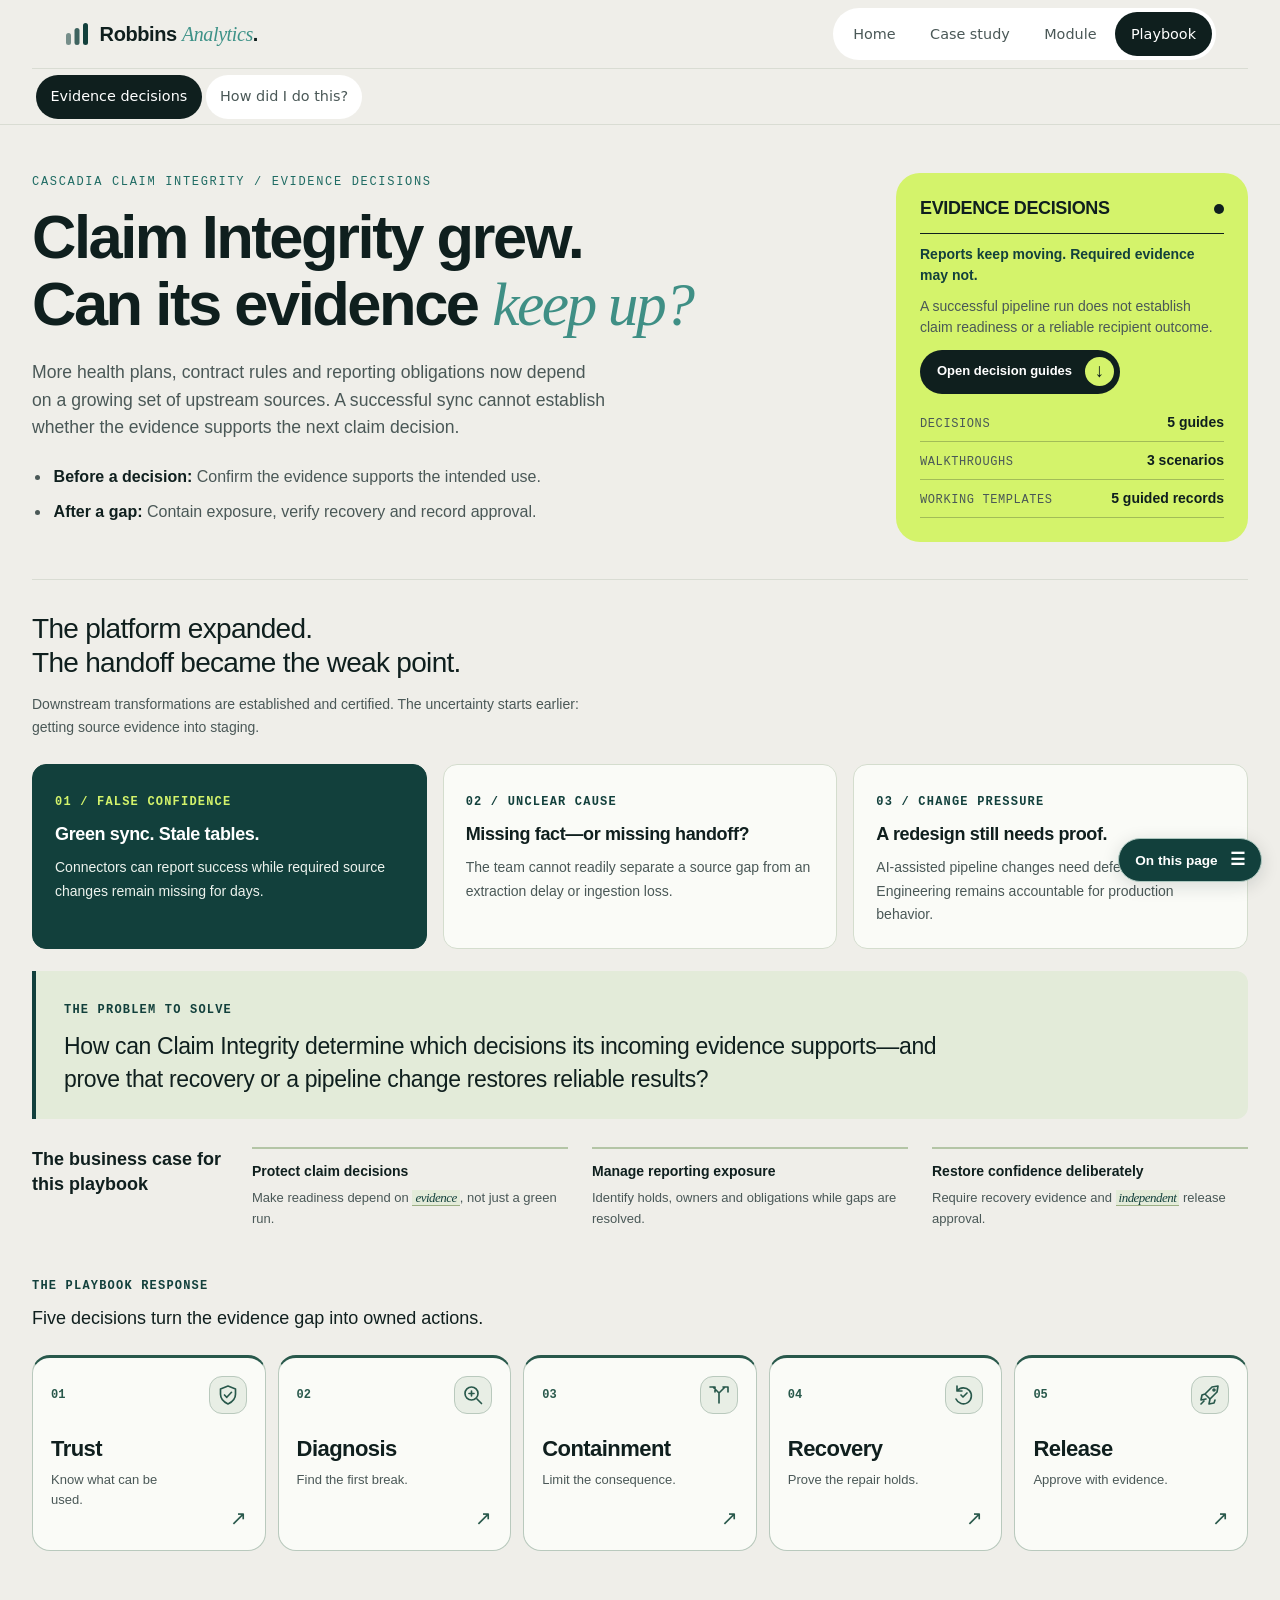
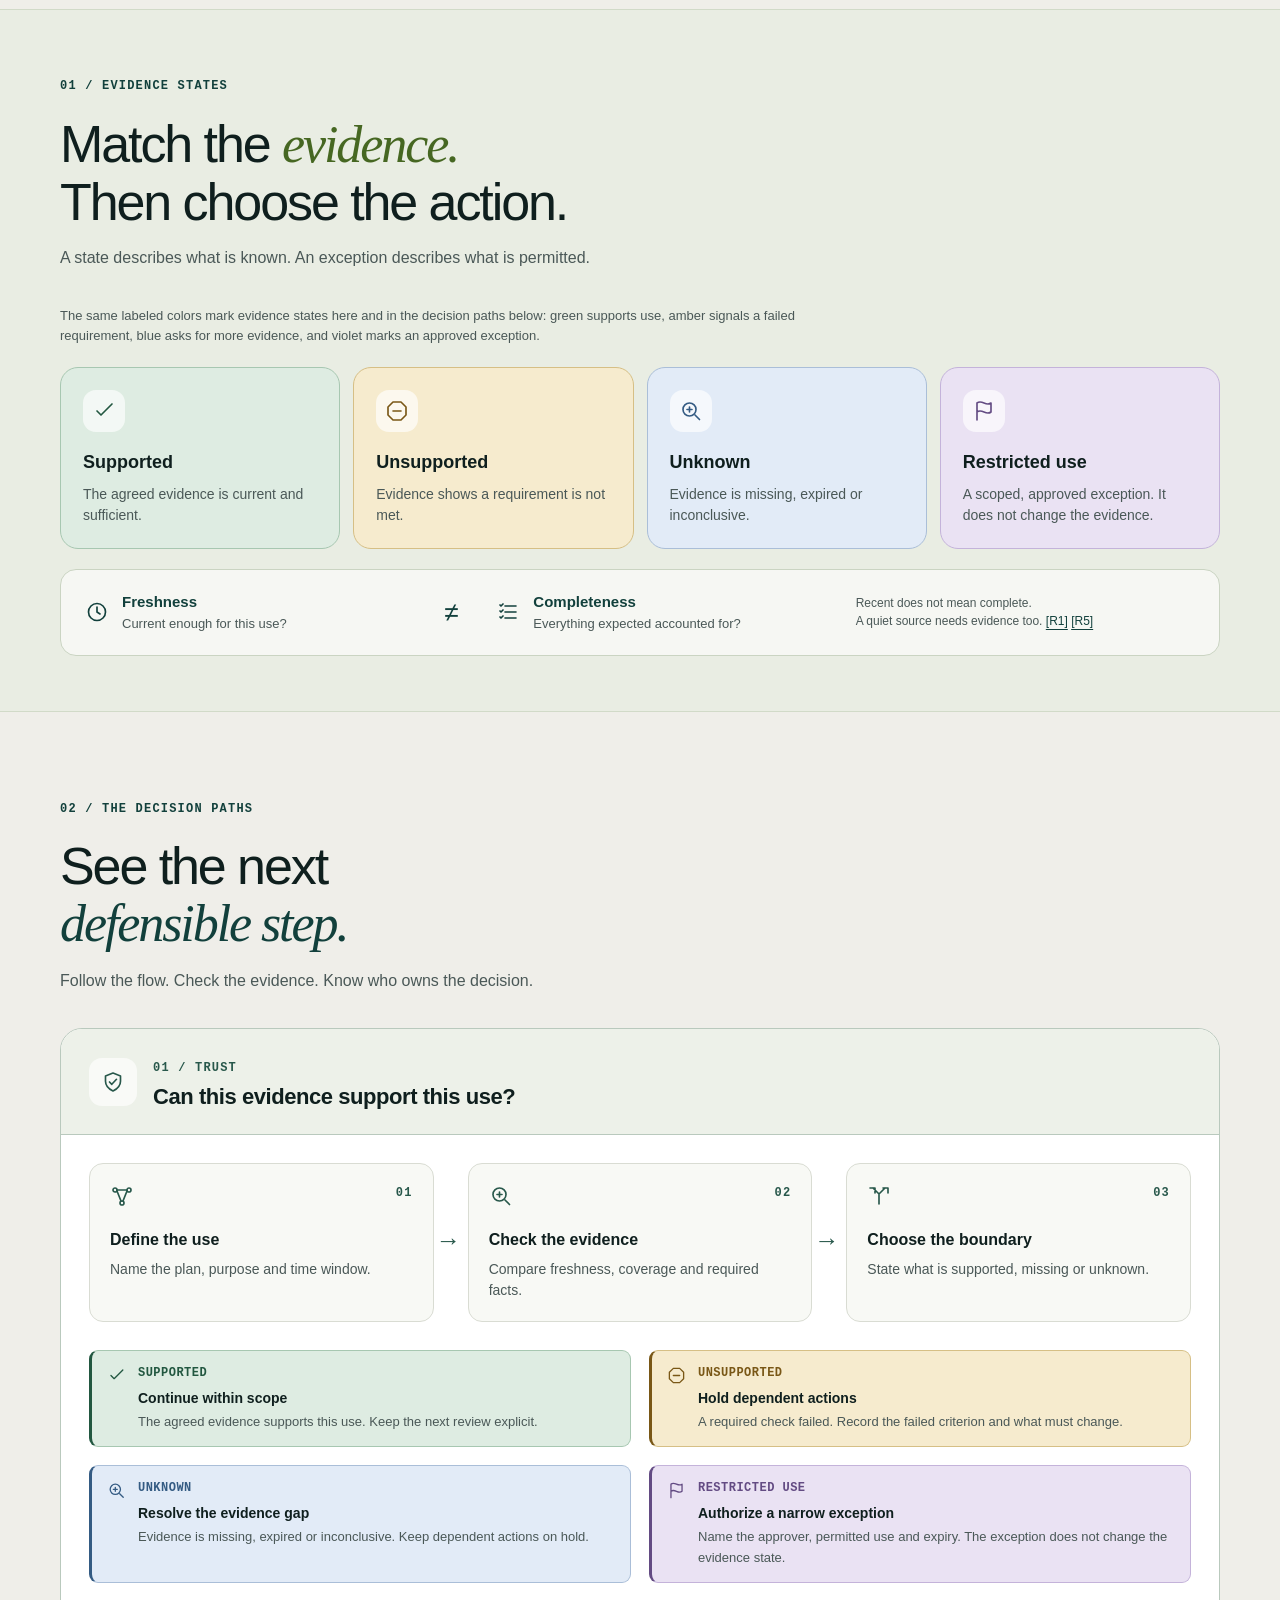
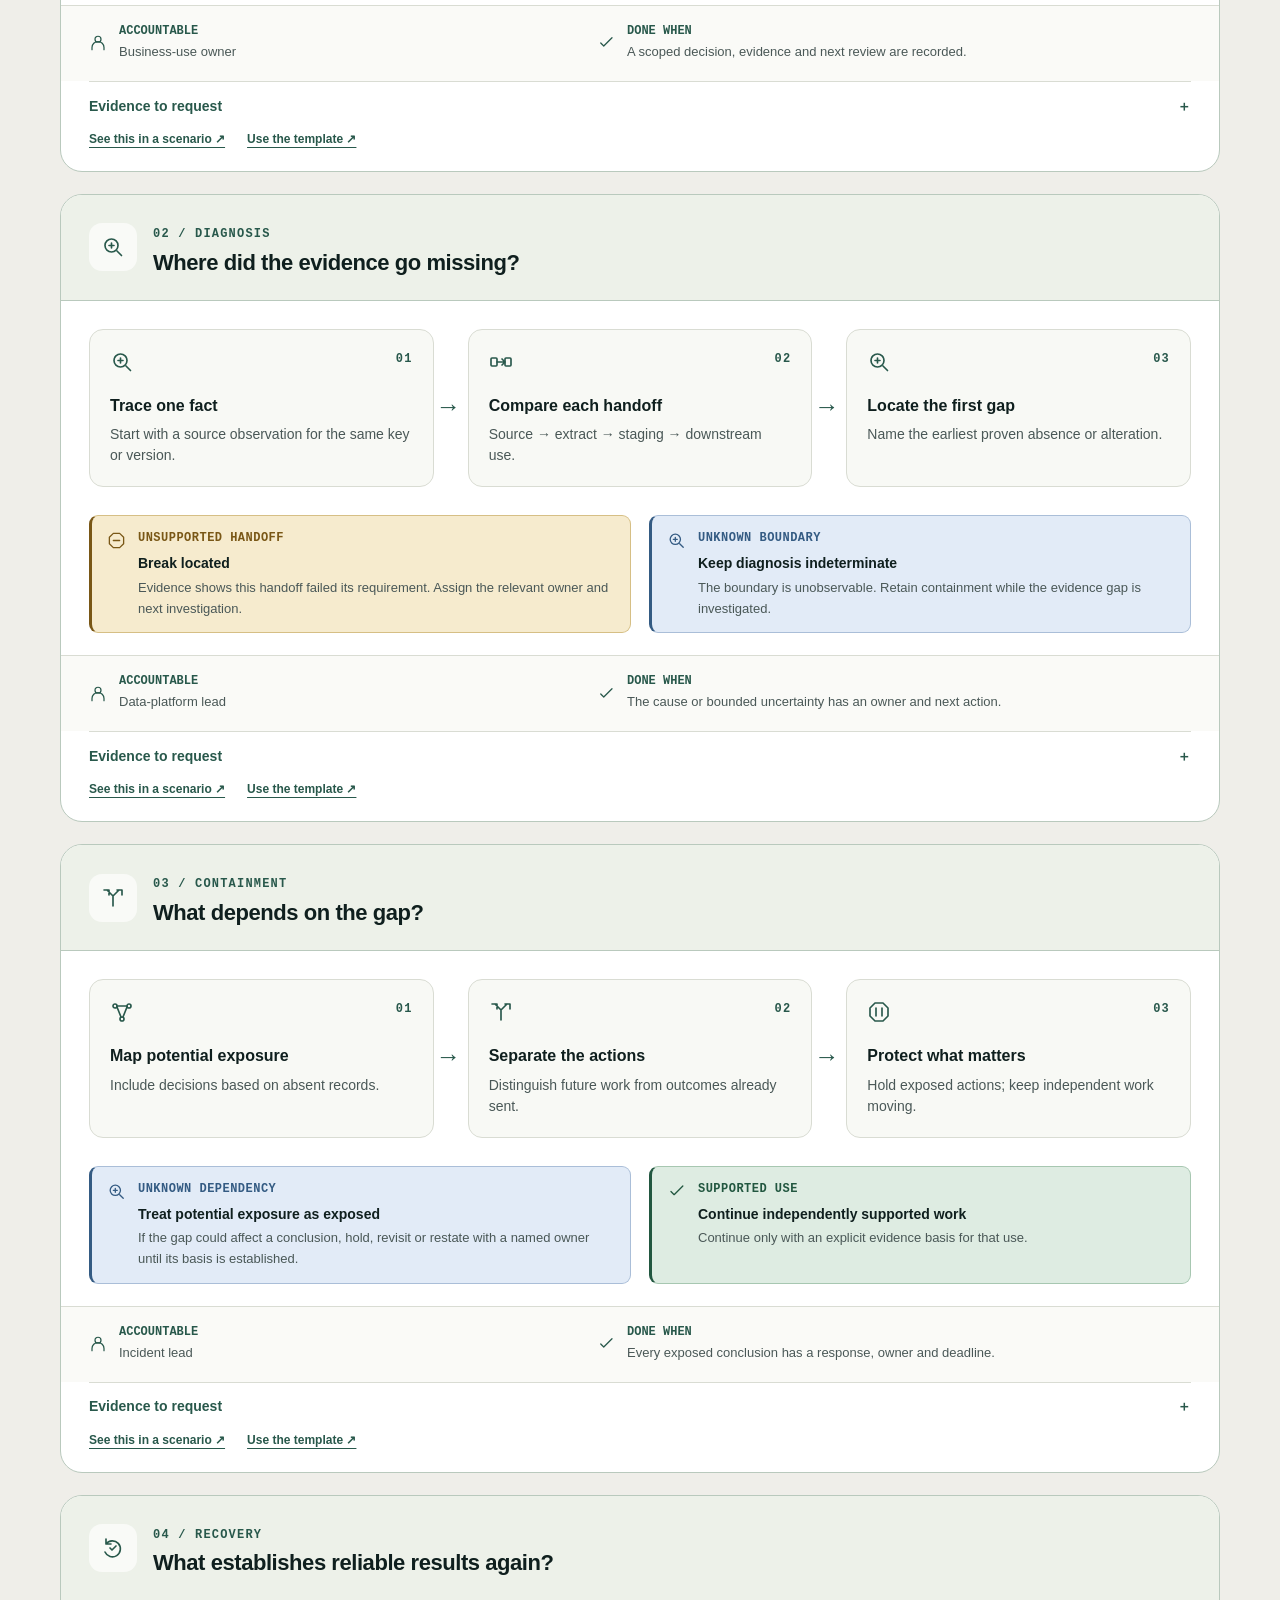
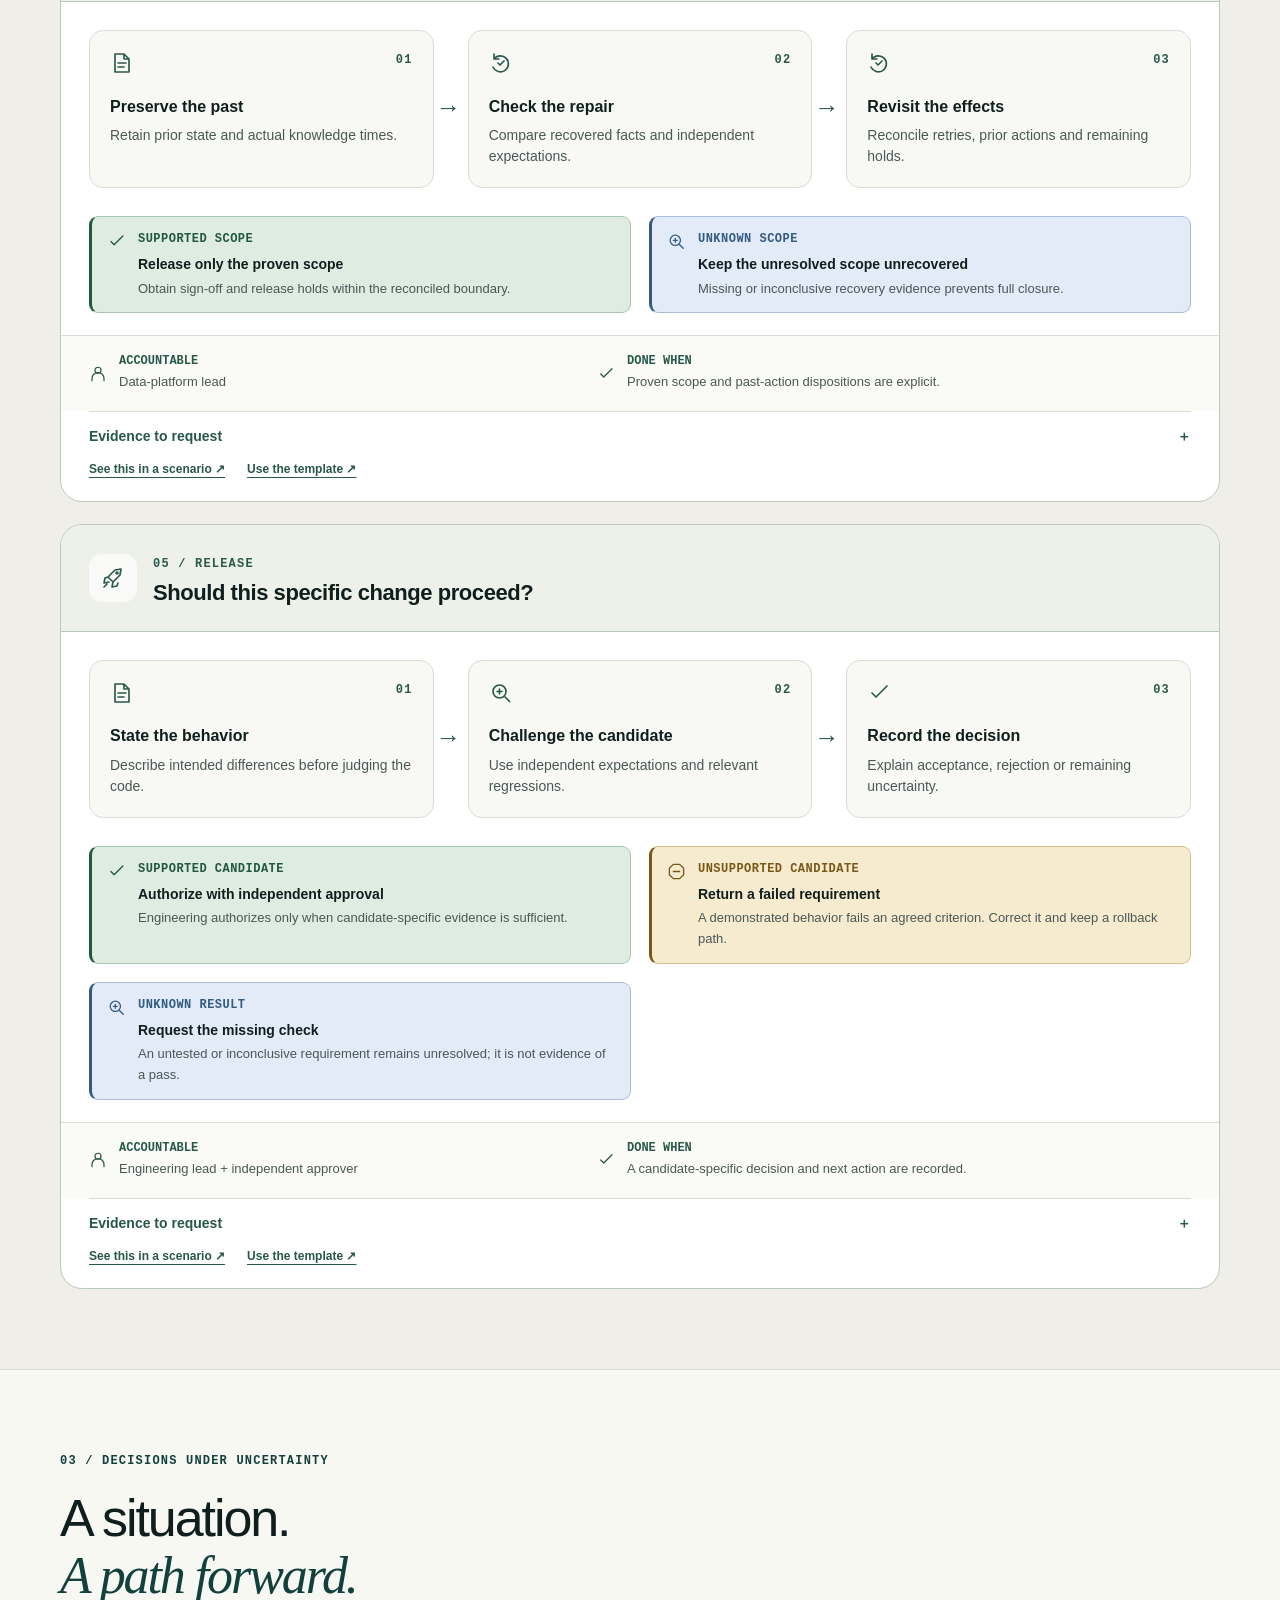
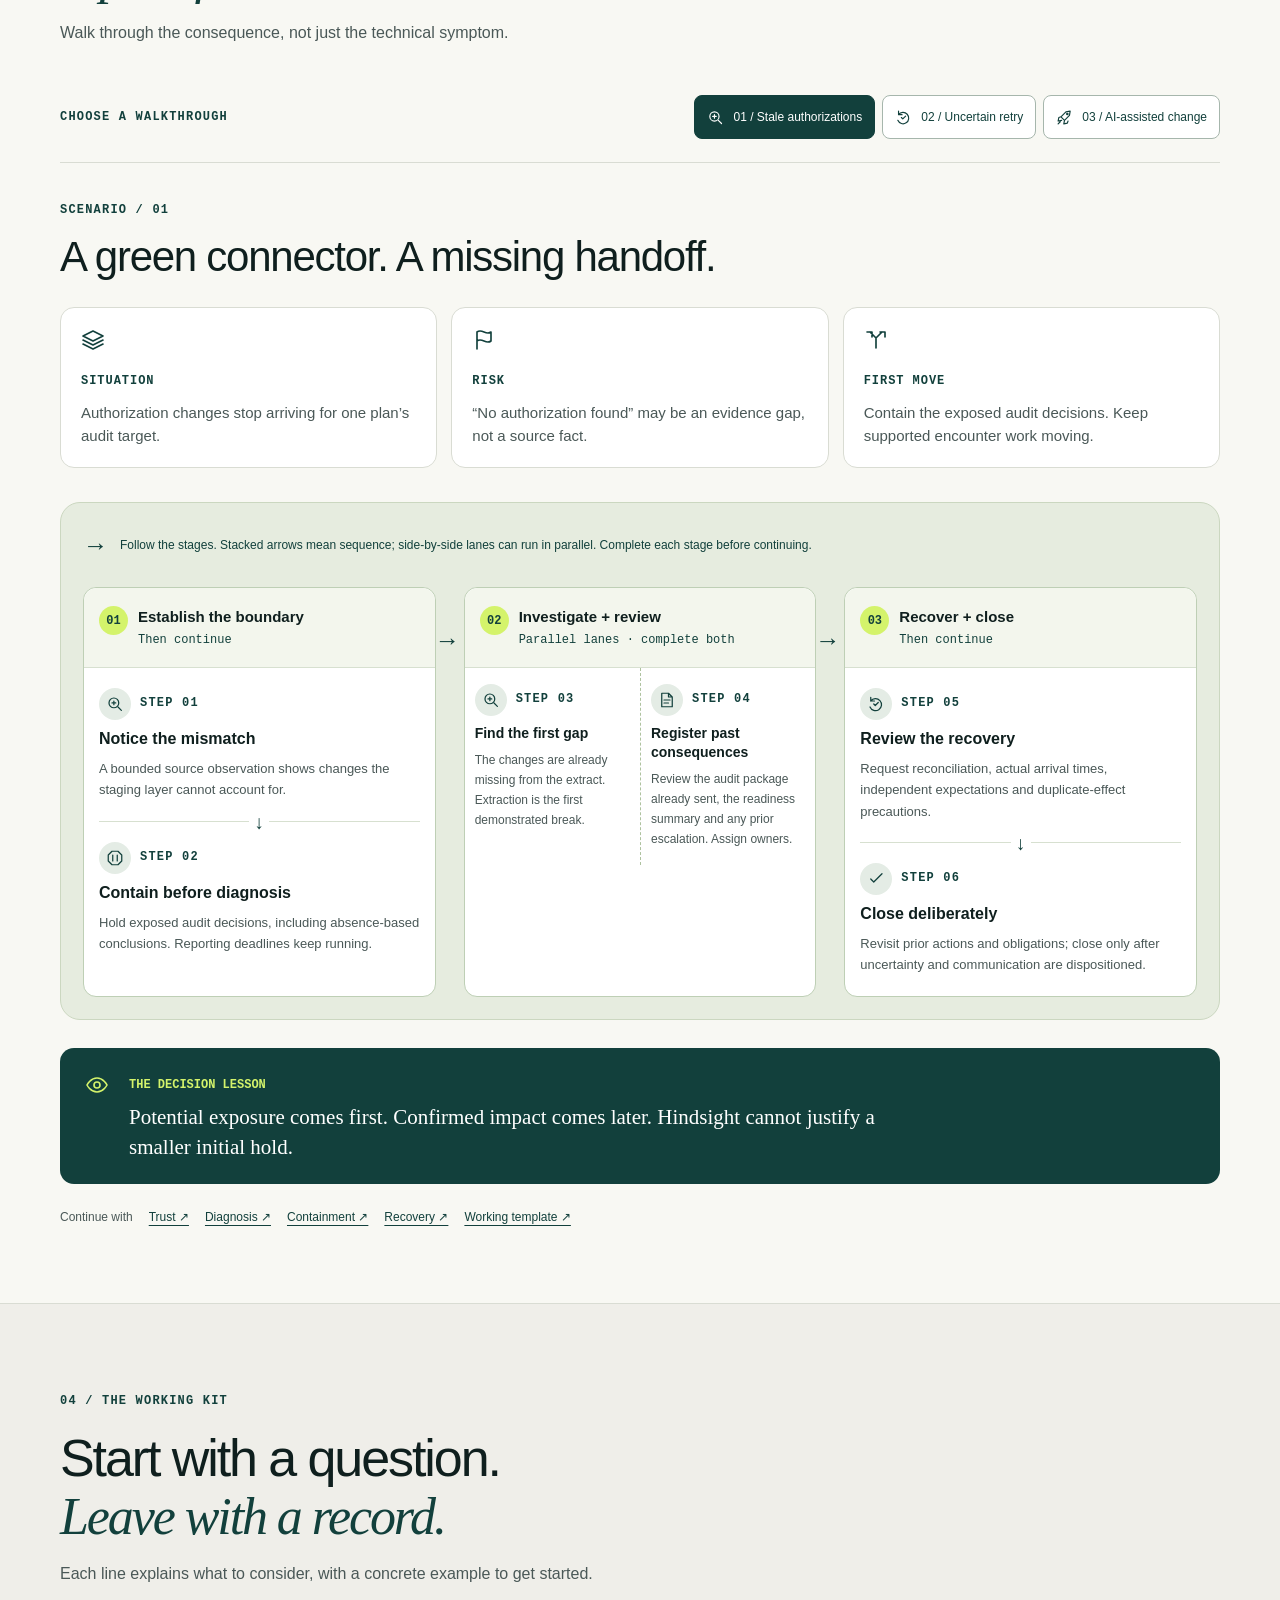
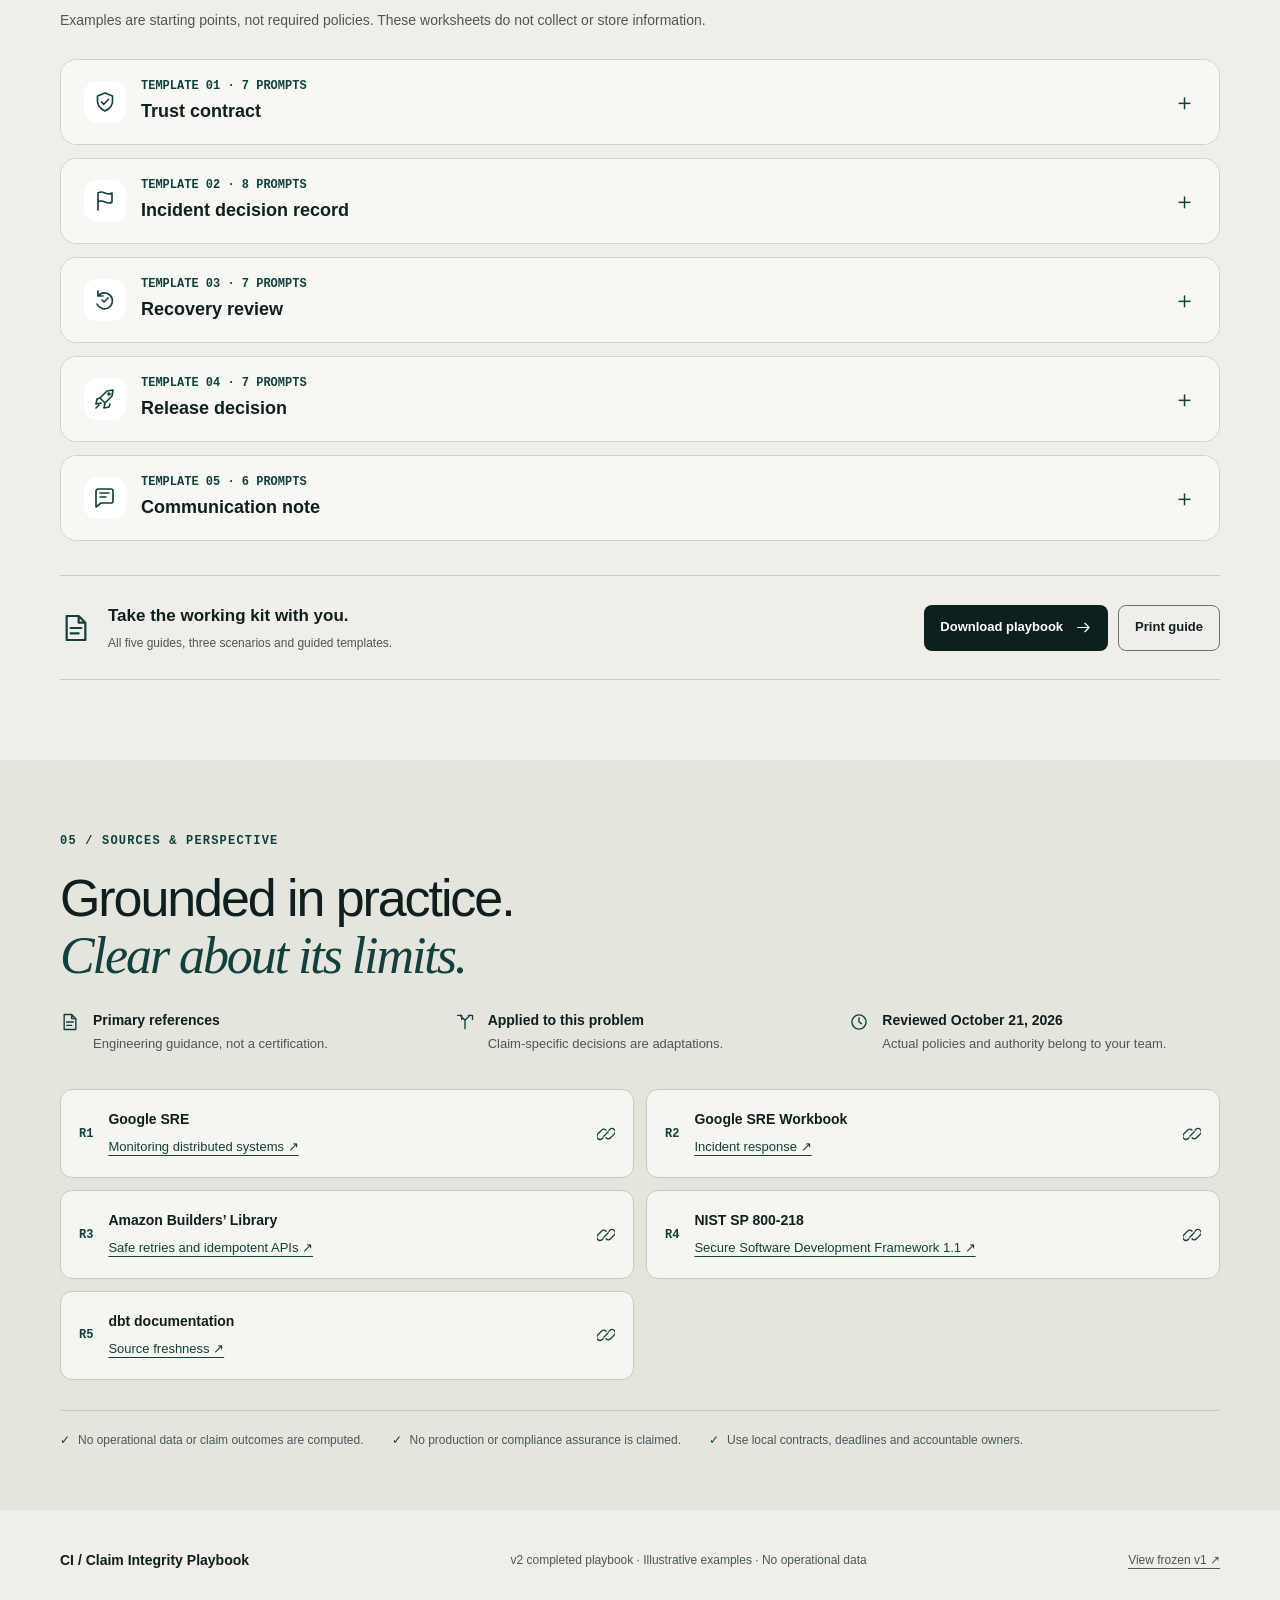
==== commit f7c9e018: "Balance Playbook openings with three-line subheads and supporting points" ====
--- a/docs/playbook/index.html
+++ b/docs/playbook/index.html
@@ -1,13 +1,13 @@
 <!doctype html>
 <html lang="en"><head><meta charset="utf-8"><meta name="viewport" content="width=device-width, initial-scale=1"><meta name="theme-color" content="#efeee9"><meta name="description" content="A visual field guide for evidence trust, diagnosis, containment, recovery and release."><link rel="canonical" href="https://www.robbinsanalytics.com/cascadia-claim-integrity/playbook/"><meta property="og:url" content="https://www.robbinsanalytics.com/cascadia-claim-integrity/playbook/"><title>Evidence decisions · Claim Integrity Playbook</title><link rel="stylesheet" href="assets/styles.css?v=2-local-process"><script src="assets/app.js?v=2-acceptance-final" defer></script><link rel="stylesheet" href="assets/integration.css?v=4-compact-summary"><script src="assets/integration.js?v=4" defer></script><link rel="stylesheet" href="../assets/portfolio-hero.css?v=1">
 <link rel="stylesheet" href="../assets/portfolio-subnav.css?v=1">
-<link rel="stylesheet" href="assets/reader-consistency.css?v=1"><script src="assets/reader-consistency.js?v=1" defer></script></head>
+<link rel="stylesheet" href="assets/reader-consistency.css?v=2-opening"><script src="assets/reader-consistency.js?v=1" defer></script></head>
 <body><a class="skip-link" href="#main">Skip to content</a>
 <header class="site-header integrated-header"><div class="portfolio-header-row"><a class="portfolio-wordmark" href="https://www.robbinsanalytics.com/" aria-label="Robbins Analytics home">
       <svg width="26" height="26" viewBox="0 0 26 26" aria-hidden="true"><rect x="2" y="12" width="5" height="12" rx="2.5" fill="#12403c" opacity="0.55"/><rect x="10.5" y="7" width="5" height="17" rx="2.5" fill="#12403c" opacity="0.8"/><rect x="19" y="2" width="5" height="22" rx="2.5" fill="#12403c"/></svg>
       <span class="wm-text">Robbins <span class="serif">Analytics</span><span class="stop">.</span></span>
     </a><nav id="portfolio-nav" class="portfolio-tabs" aria-label="Portfolio navigation"><a href="https://www.robbinsanalytics.com/">Home</a><a href="../case-study.html">Case study</a><a href="../index.html#view=a">Module</a><a href="index.html" aria-current="page">Playbook</a></nav><button class="portfolio-menu-toggle" id="portfolio-menu-toggle" type="button" aria-expanded="false" aria-controls="portfolio-nav" aria-label="Open navigation menu">Menu <span aria-hidden="true">☰</span></button></div><nav class="playbook-tabs" aria-label="Playbook pages"><a href="index.html" aria-current="page">Evidence decisions</a><a href="how-did-i-do-this.html">How did I do this?</a></nav></header>
-<aside class="page-rail"><button class="playbook-contents-toggle" type="button" aria-expanded="false" aria-controls="playbook-contents-panel">On this page <span aria-hidden="true">☰</span></button><div class="playbook-contents-panel" id="playbook-contents-panel"><p class="rail-title">ON THIS PAGE</p><nav aria-label="On this page"><a href="#overview" aria-current="location">Business problem</a><a href="#states-title">Evidence states</a><a href="#decisions" aria-controls="rail-decisions">Decision paths</a><div class="rail-sub" id="rail-decisions" data-rail-group="decisions"><a href="#trust">01 · Trust</a><a href="#diagnosis">02 · Diagnosis</a><a href="#containment">03 · Containment</a><a href="#recovery">04 · Recovery</a><a href="#release">05 · Release</a></div><a href="#scenarios">Scenarios</a><a href="#templates" aria-controls="rail-templates">Templates</a><div class="rail-sub rail-templates" id="rail-templates" data-rail-group="templates"><a href="#template-trust">01 · Trust contract</a><a href="#template-incident">02 · Incident record</a><a href="#template-recovery">03 · Recovery review</a><a href="#template-release">04 · Release decision</a><a href="#template-communication">05 · Communication</a></div><a href="#sources">Sources</a></nav></div></aside><main id="main" tabindex="-1"><section class="hero wrap" id="overview"><div class="hero-copy"><p class="eyebrow">CASCADIA CLAIM INTEGRITY / EVIDENCE DECISIONS</p><h1>Claim Integrity grew.<br>Can its evidence <em>keep up?</em></h1><p class="lede">More health plans, contract rules and reporting obligations now depend on roughly a dozen upstream sources.</p></div><aside class="playbook-summary" aria-label="Evidence decisions summary"><div class="playbook-summary-head"><h2>Evidence decisions</h2><span class="playbook-summary-dot" aria-hidden="true"></span></div><p><strong>Reports keep moving. Required evidence may not.</strong></p><p>A successful pipeline run does not establish claim readiness or a reliable recipient outcome.</p><a class="playbook-summary-action" href="#decisions">Open decision guides<span aria-hidden="true">↓</span></a><dl class="playbook-summary-facts"><div><dt>Decisions</dt><dd>5 guides</dd></div><div><dt>Walkthroughs</dt><dd>3 scenarios</dd></div><div><dt>Working templates</dt><dd>5 guided records</dd></div></dl></aside>
+<aside class="page-rail"><button class="playbook-contents-toggle" type="button" aria-expanded="false" aria-controls="playbook-contents-panel">On this page <span aria-hidden="true">☰</span></button><div class="playbook-contents-panel" id="playbook-contents-panel"><p class="rail-title">ON THIS PAGE</p><nav aria-label="On this page"><a href="#overview" aria-current="location">Business problem</a><a href="#states-title">Evidence states</a><a href="#decisions" aria-controls="rail-decisions">Decision paths</a><div class="rail-sub" id="rail-decisions" data-rail-group="decisions"><a href="#trust">01 · Trust</a><a href="#diagnosis">02 · Diagnosis</a><a href="#containment">03 · Containment</a><a href="#recovery">04 · Recovery</a><a href="#release">05 · Release</a></div><a href="#scenarios">Scenarios</a><a href="#templates" aria-controls="rail-templates">Templates</a><div class="rail-sub rail-templates" id="rail-templates" data-rail-group="templates"><a href="#template-trust">01 · Trust contract</a><a href="#template-incident">02 · Incident record</a><a href="#template-recovery">03 · Recovery review</a><a href="#template-release">04 · Release decision</a><a href="#template-communication">05 · Communication</a></div><a href="#sources">Sources</a></nav></div></aside><main id="main" tabindex="-1"><section class="hero wrap" id="overview"><div class="hero-copy"><p class="eyebrow">CASCADIA CLAIM INTEGRITY / EVIDENCE DECISIONS</p><h1>Claim Integrity grew.<br>Can its evidence <em>keep up?</em></h1><p class="lede">More health plans, contract rules and reporting obligations now depend on a growing set of upstream sources. A successful sync cannot establish whether the evidence supports the next claim decision.</p><ul class="playbook-opening-points"><li><strong>Before a decision:</strong> Confirm the evidence supports the intended use.</li><li><strong>After a gap:</strong> Contain exposure, verify recovery and record approval.</li></ul></div><aside class="playbook-summary" aria-label="Evidence decisions summary"><div class="playbook-summary-head"><h2>Evidence decisions</h2><span class="playbook-summary-dot" aria-hidden="true"></span></div><p><strong>Reports keep moving. Required evidence may not.</strong></p><p>A successful pipeline run does not establish claim readiness or a reliable recipient outcome.</p><a class="playbook-summary-action" href="#decisions">Open decision guides<span aria-hidden="true">↓</span></a><dl class="playbook-summary-facts"><div><dt>Decisions</dt><dd>5 guides</dd></div><div><dt>Walkthroughs</dt><dd>3 scenarios</dd></div><div><dt>Working templates</dt><dd>5 guided records</dd></div></dl></aside>
 <div class="business-brief" aria-labelledby="business-brief-title"><div class="business-brief-heading"><h2 id="business-brief-title">The platform expanded.<br>The handoff became the weak point.</h2><p>Downstream transformations are established and certified. The uncertainty starts earlier: getting source evidence into staging.</p></div><ol class="business-gaps">
 <li class="central-gap"><span class="eyebrow">01 / FALSE CONFIDENCE</span><h3>Green sync. Stale tables.</h3><p>Connectors can report success while required source changes remain missing for days.</p></li>
 <li><span class="eyebrow">02 / UNCLEAR CAUSE</span><h3>Missing fact—or missing handoff?</h3><p>The team cannot readily separate a source gap from an extraction delay or ingestion loss.</p></li>
--- a/docs/playbook/assets/reader-consistency.css
+++ b/docs/playbook/assets/reader-consistency.css
@@ -35,3 +35,7 @@
 @media print{.page-rail{display:none!important}main,.site-footer,body:has(.integrated-header) main,body:has(.integrated-header) .site-footer{margin-left:0}.site-footer{padding-bottom:0}}
 
 @media(min-width:1200px) and (max-width:1439px){.hero.wrap,.process-hero.wrap{width:calc(100% - 64px)}}
+
+.playbook-opening-points{max-width:76ch;padding-left:1.2rem;margin:.8rem 0 1rem;color:var(--soft);font-size:1rem;line-height:1.55}
+.playbook-opening-points li{padding:.3rem 0 .3rem .15rem}
+.playbook-opening-points strong{color:var(--ink)}
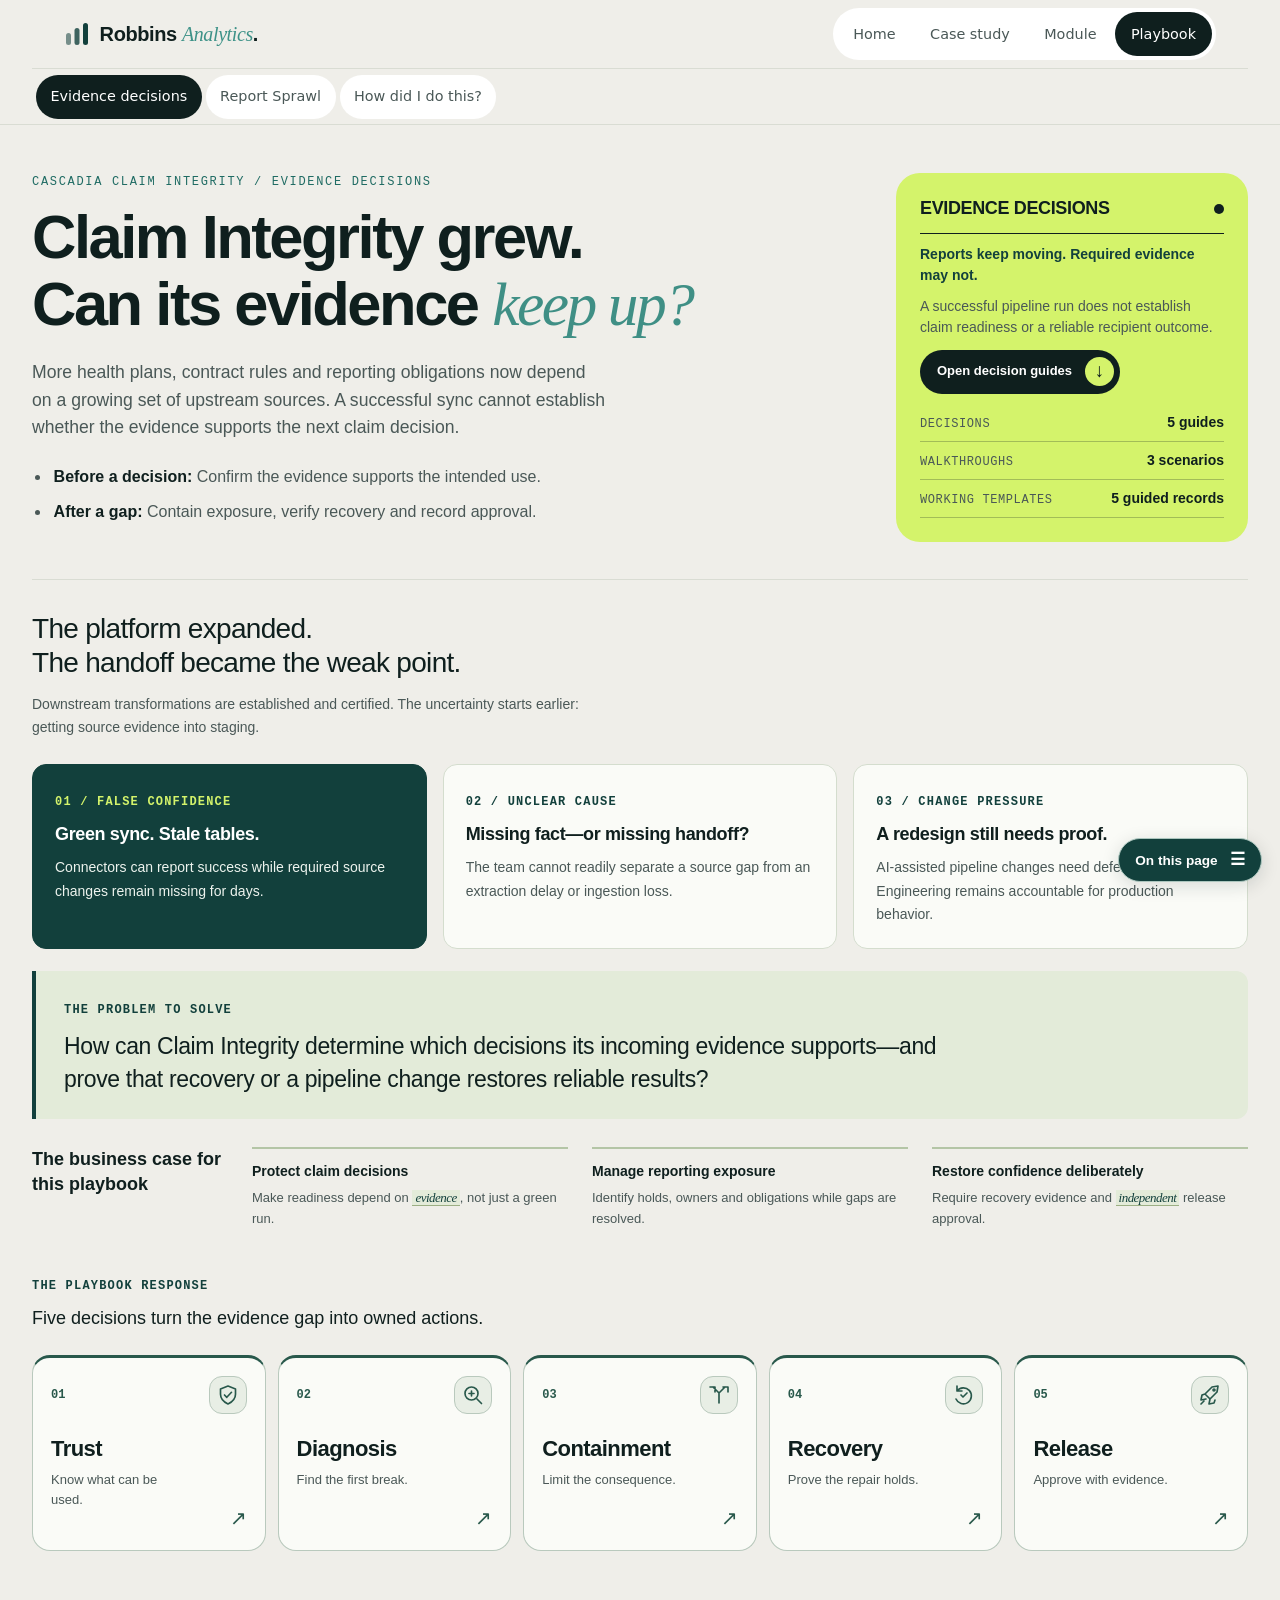
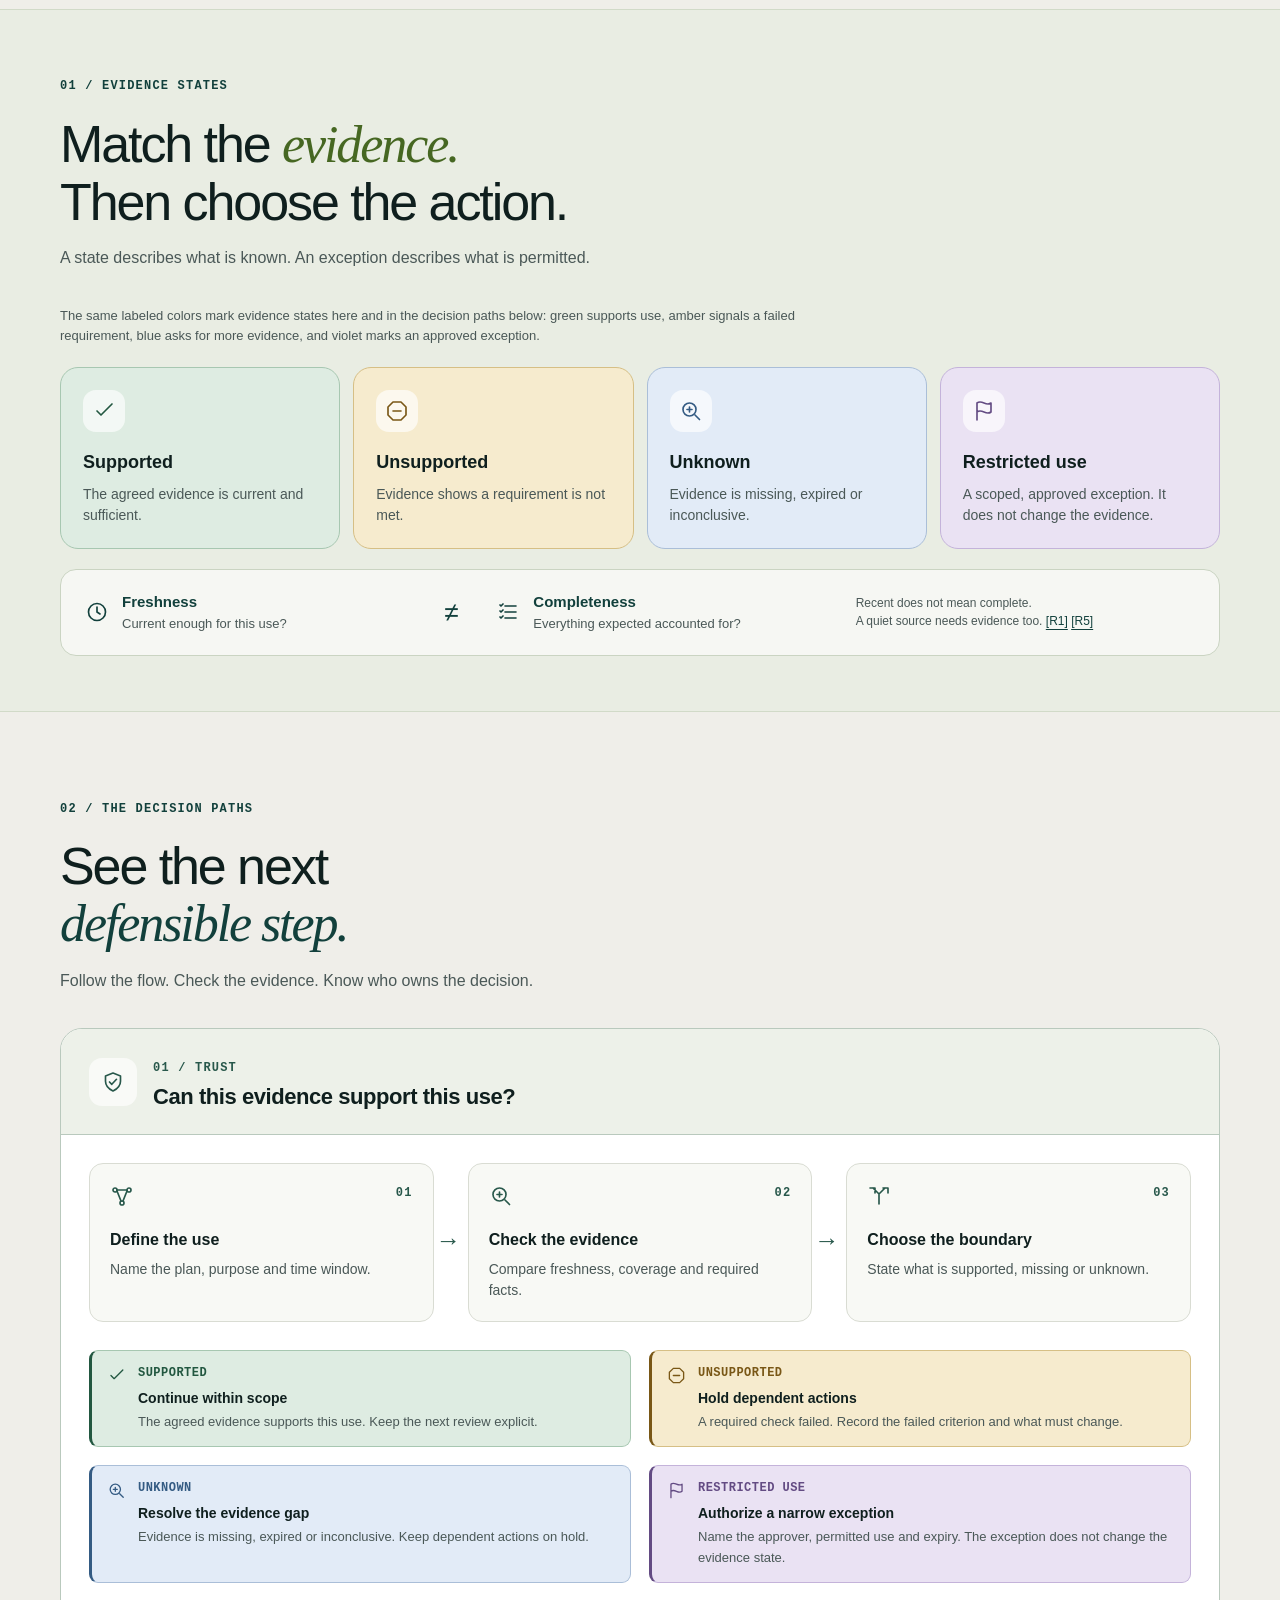
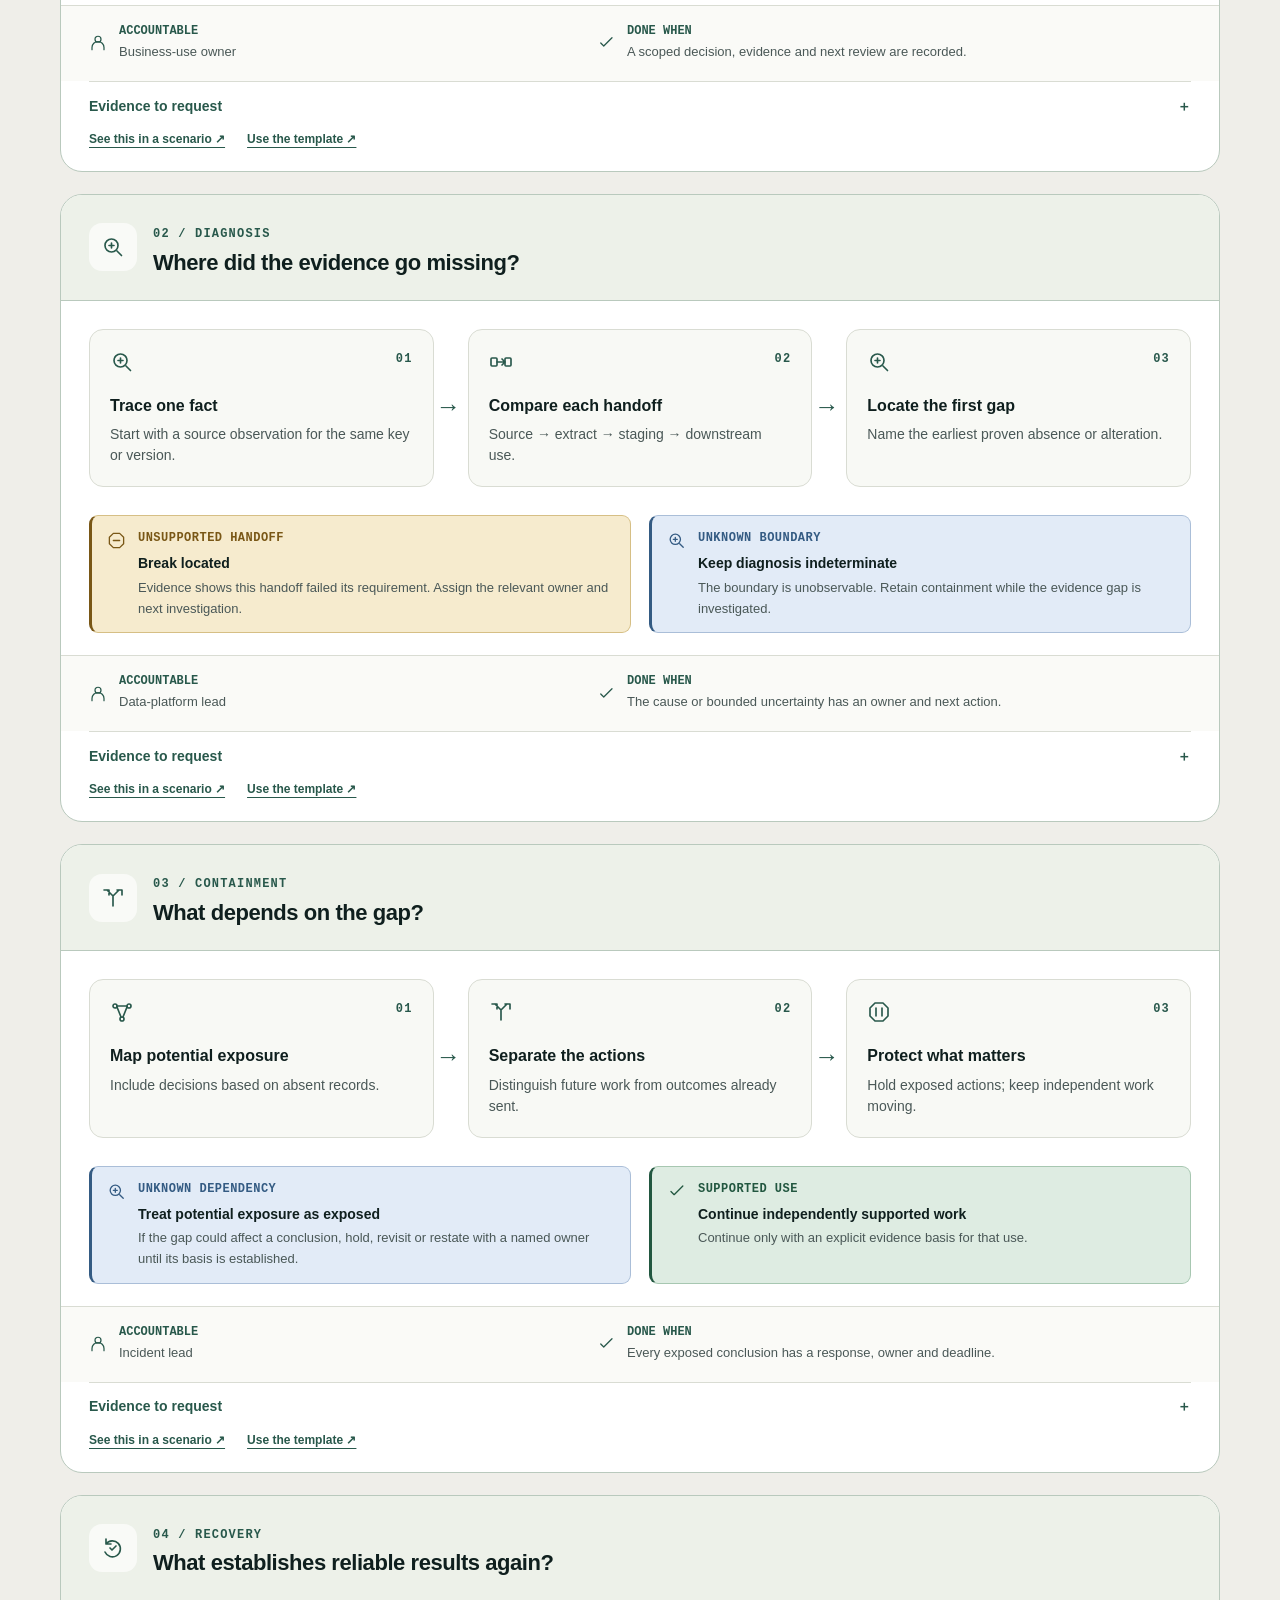
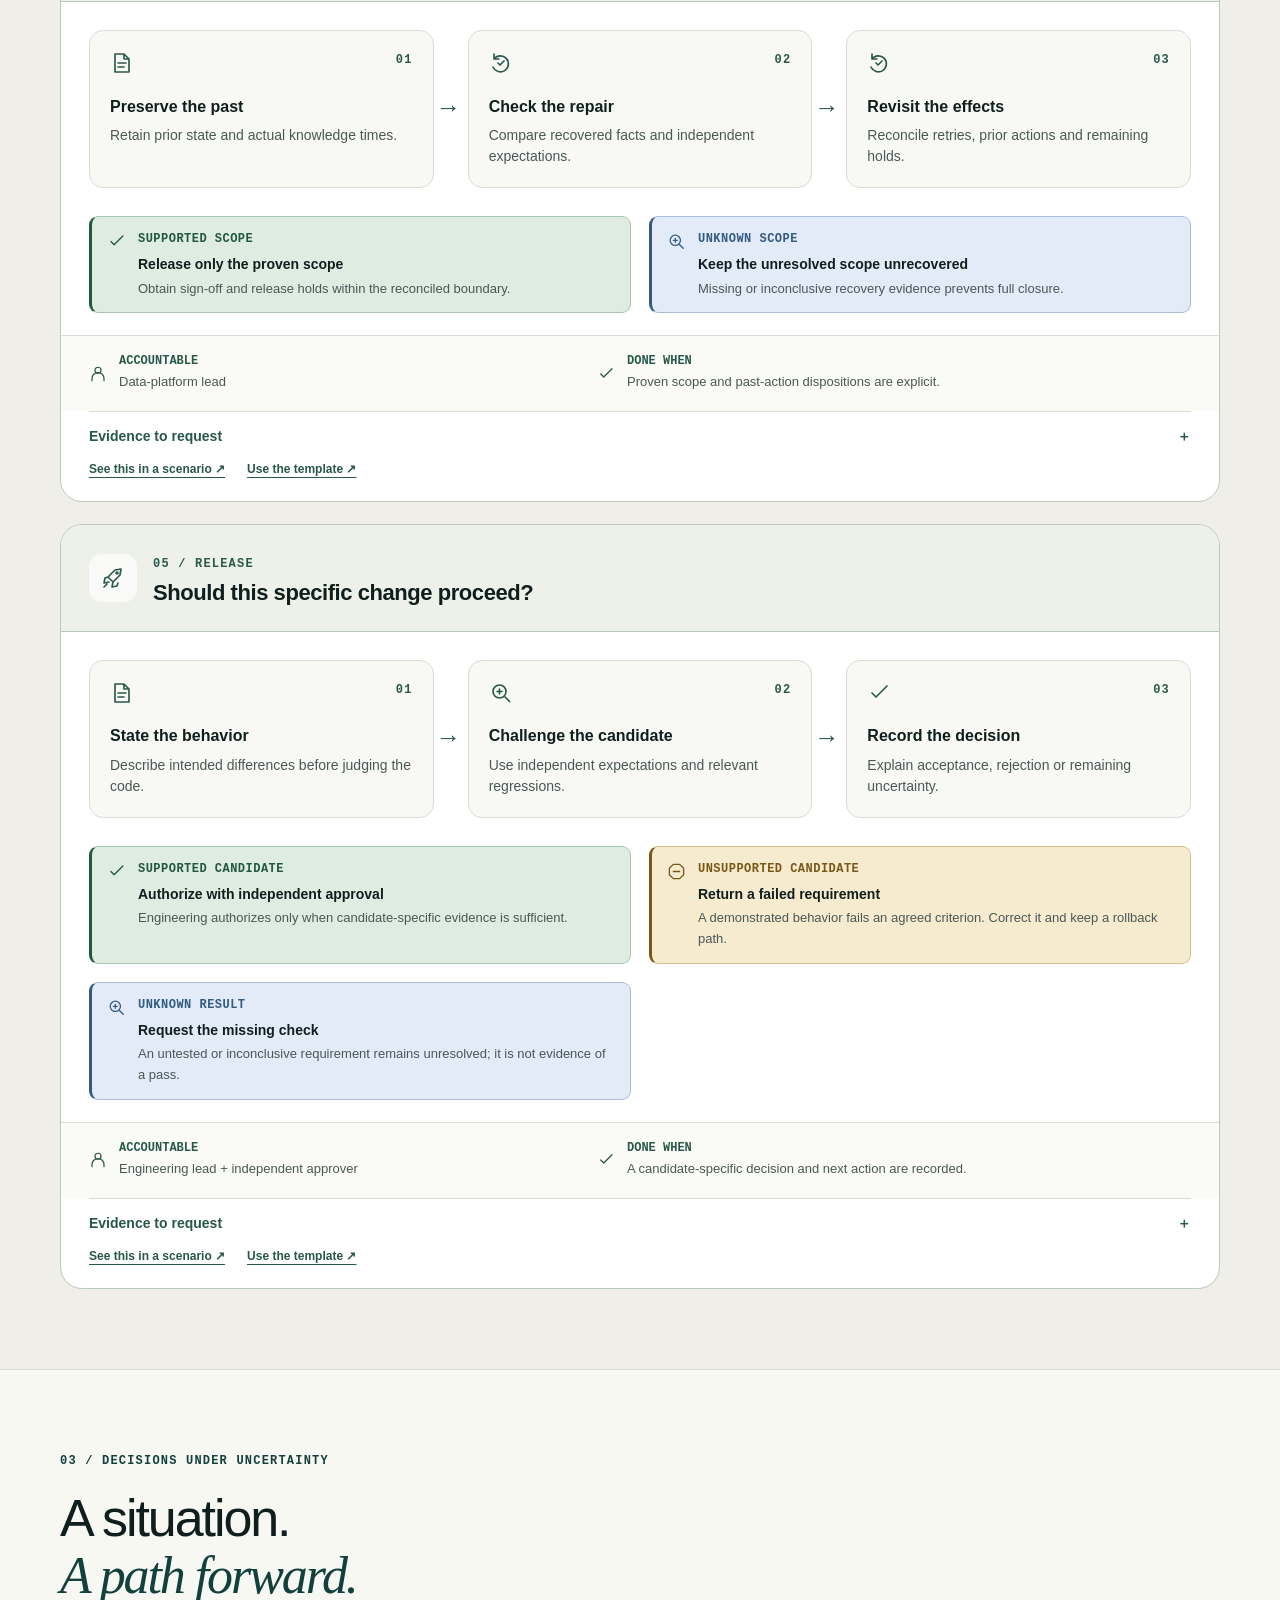
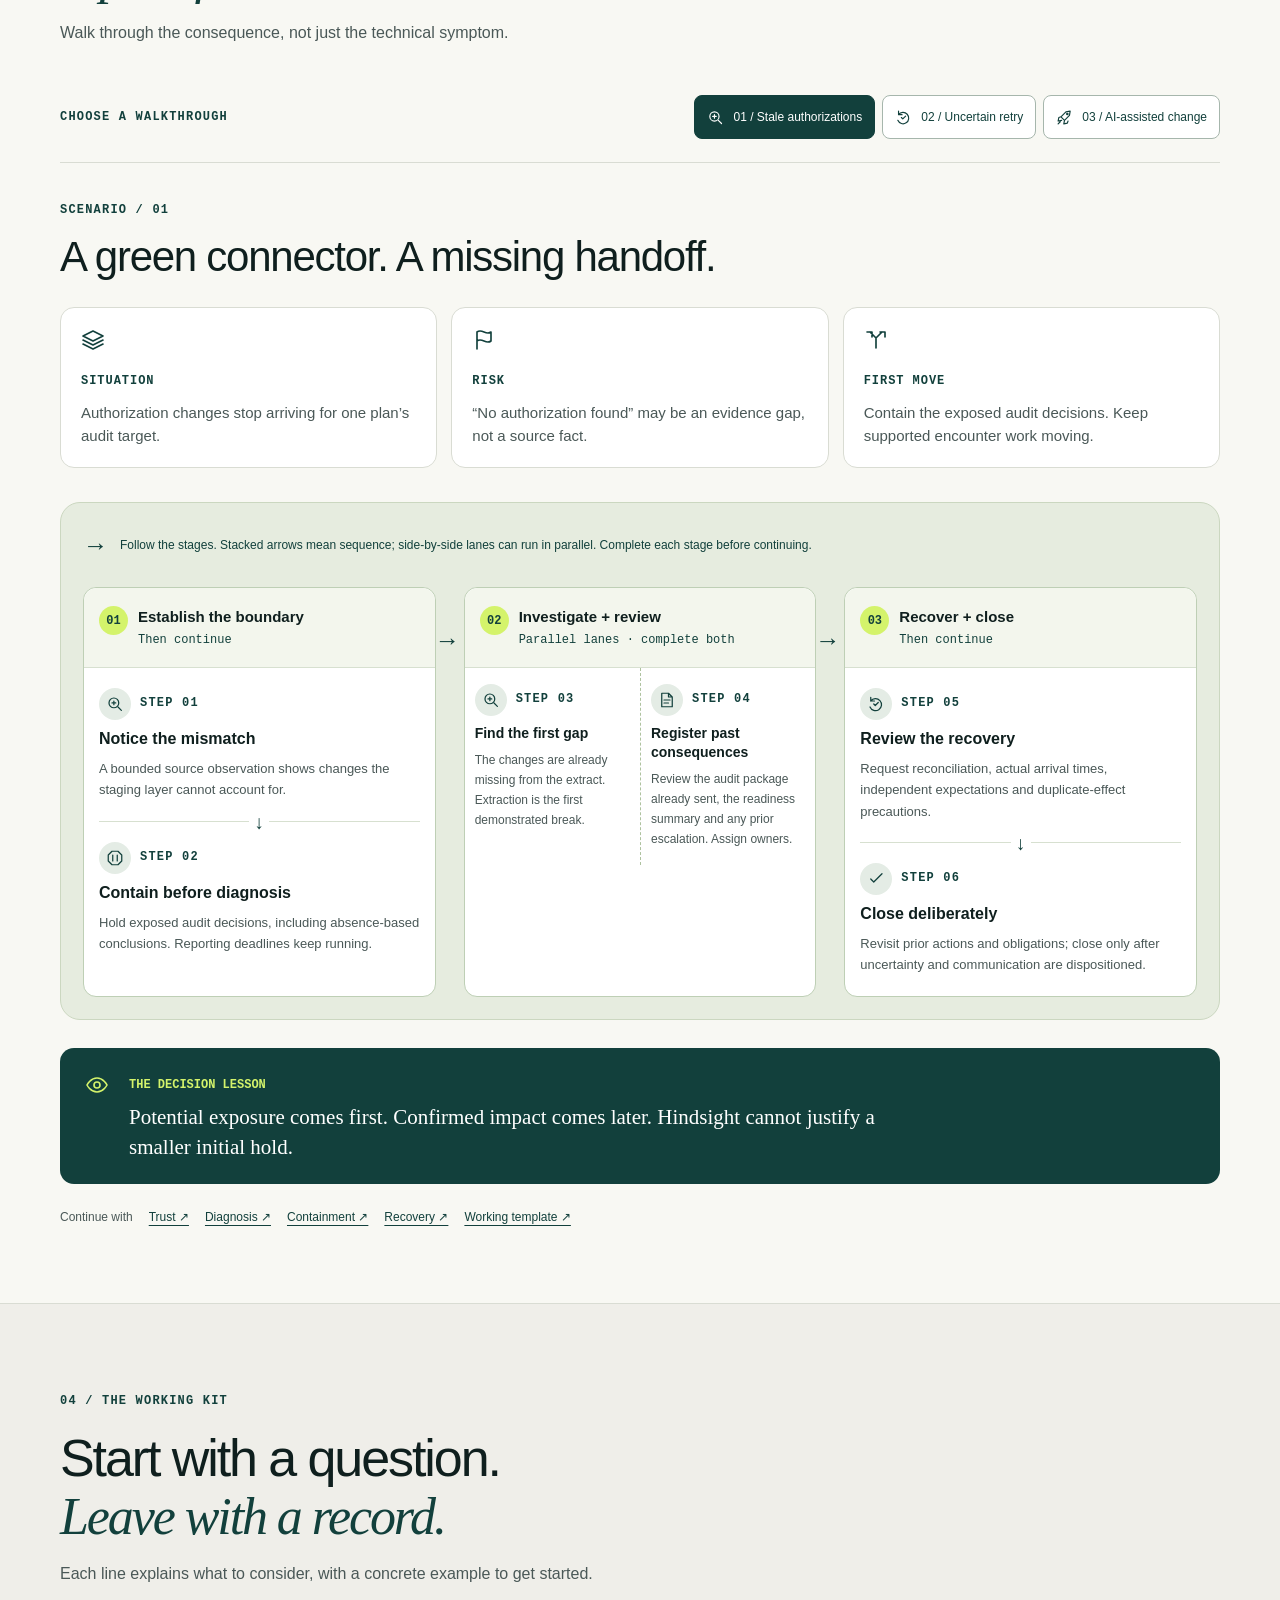
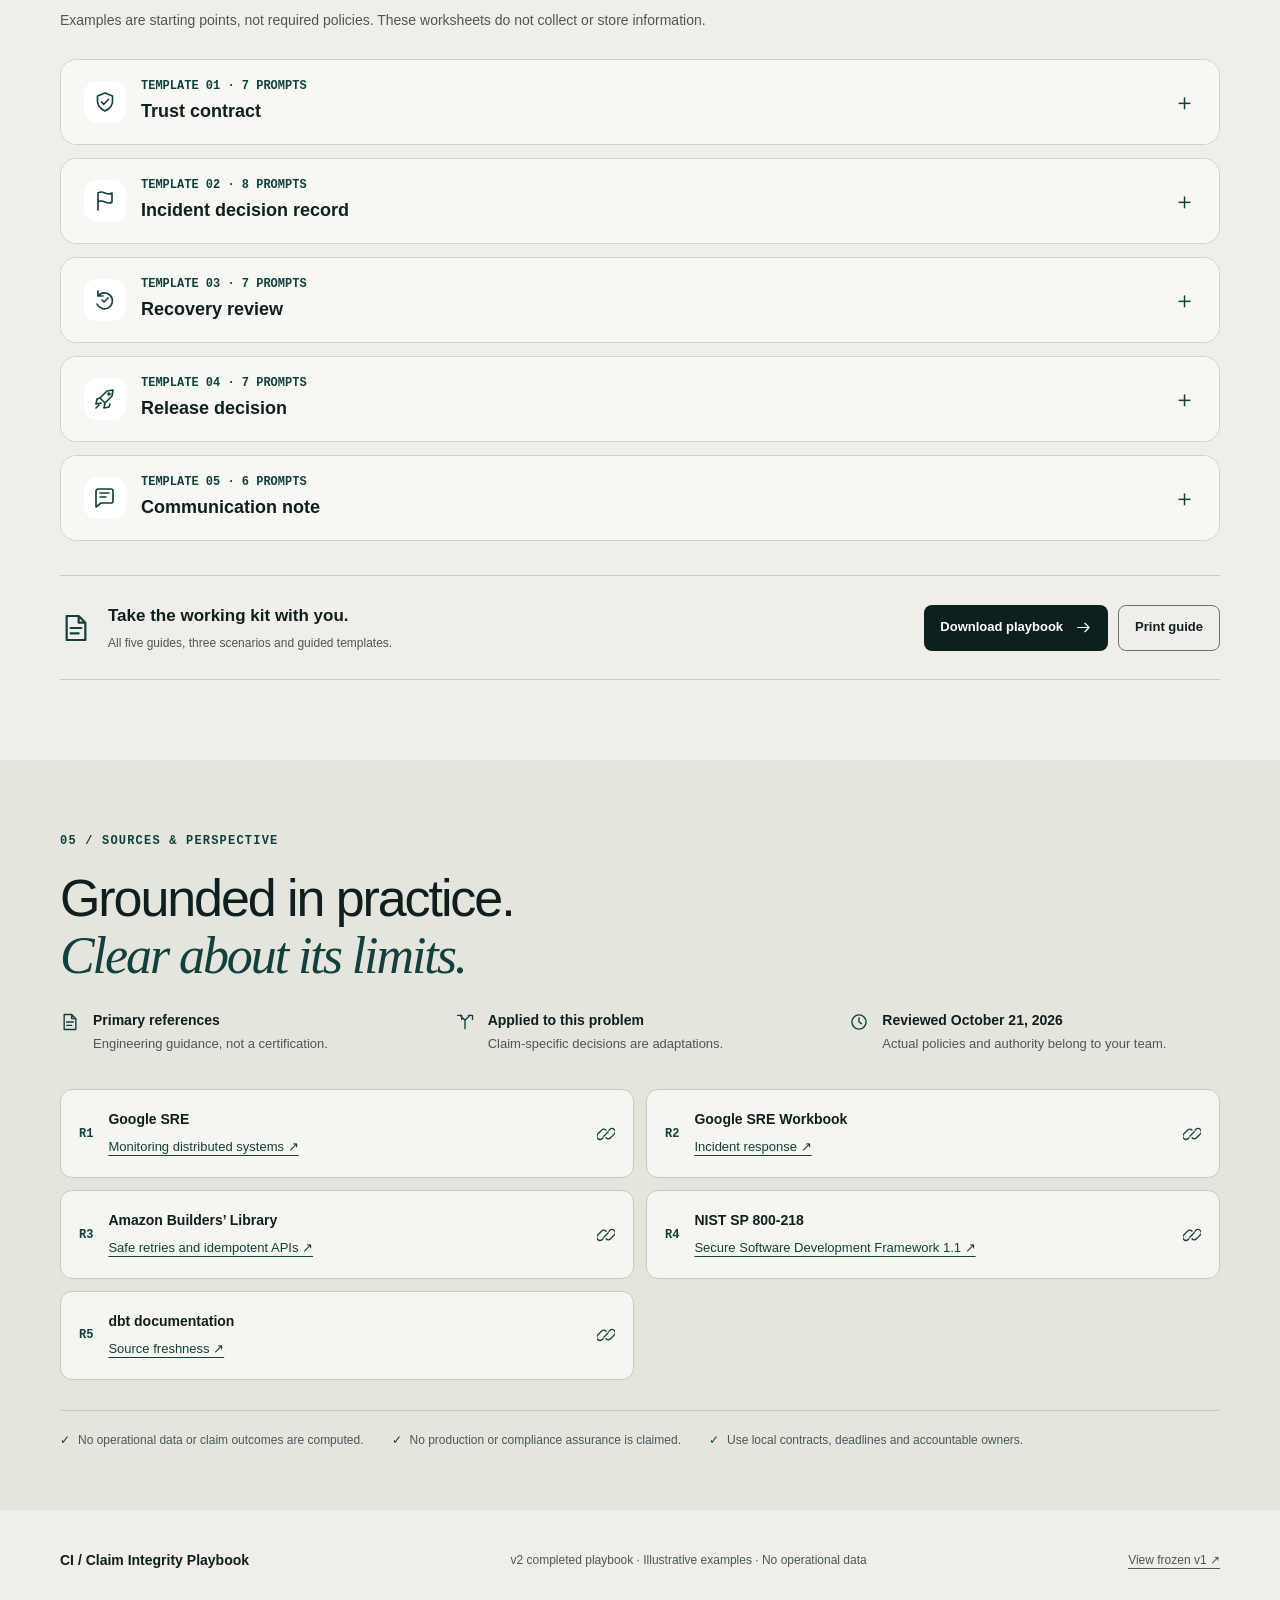
==== commit fa093720: "Publish Report Sprawl playbook with branching worked cases" ====
--- a/docs/playbook/index.html
+++ b/docs/playbook/index.html
@@ -6,7 +6,7 @@
 <header class="site-header integrated-header"><div class="portfolio-header-row"><a class="portfolio-wordmark" href="https://www.robbinsanalytics.com/" aria-label="Robbins Analytics home">
       <svg width="26" height="26" viewBox="0 0 26 26" aria-hidden="true"><rect x="2" y="12" width="5" height="12" rx="2.5" fill="#12403c" opacity="0.55"/><rect x="10.5" y="7" width="5" height="17" rx="2.5" fill="#12403c" opacity="0.8"/><rect x="19" y="2" width="5" height="22" rx="2.5" fill="#12403c"/></svg>
       <span class="wm-text">Robbins <span class="serif">Analytics</span><span class="stop">.</span></span>
-    </a><nav id="portfolio-nav" class="portfolio-tabs" aria-label="Portfolio navigation"><a href="https://www.robbinsanalytics.com/">Home</a><a href="../case-study.html">Case study</a><a href="../index.html#view=a">Module</a><a href="index.html" aria-current="page">Playbook</a></nav><button class="portfolio-menu-toggle" id="portfolio-menu-toggle" type="button" aria-expanded="false" aria-controls="portfolio-nav" aria-label="Open navigation menu">Menu <span aria-hidden="true">☰</span></button></div><nav class="playbook-tabs" aria-label="Playbook pages"><a href="index.html" aria-current="page">Evidence decisions</a><a href="how-did-i-do-this.html">How did I do this?</a></nav></header>
+    </a><nav id="portfolio-nav" class="portfolio-tabs" aria-label="Portfolio navigation"><a href="https://www.robbinsanalytics.com/">Home</a><a href="../case-study.html">Case study</a><a href="../index.html#view=a">Module</a><a href="index.html" aria-current="page">Playbook</a></nav><button class="portfolio-menu-toggle" id="portfolio-menu-toggle" type="button" aria-expanded="false" aria-controls="portfolio-nav" aria-label="Open navigation menu">Menu <span aria-hidden="true">☰</span></button></div><nav class="playbook-tabs" aria-label="Playbook pages"><a href="index.html" aria-current="page">Evidence decisions</a><a href="reporting-estate/index.html">Report Sprawl</a><a href="how-did-i-do-this.html">How did I do this?</a></nav></header>
 <aside class="page-rail"><button class="playbook-contents-toggle" type="button" aria-expanded="false" aria-controls="playbook-contents-panel">On this page <span aria-hidden="true">☰</span></button><div class="playbook-contents-panel" id="playbook-contents-panel"><p class="rail-title">ON THIS PAGE</p><nav aria-label="On this page"><a href="#overview" aria-current="location">Business problem</a><a href="#states-title">Evidence states</a><a href="#decisions" aria-controls="rail-decisions">Decision paths</a><div class="rail-sub" id="rail-decisions" data-rail-group="decisions"><a href="#trust">01 · Trust</a><a href="#diagnosis">02 · Diagnosis</a><a href="#containment">03 · Containment</a><a href="#recovery">04 · Recovery</a><a href="#release">05 · Release</a></div><a href="#scenarios">Scenarios</a><a href="#templates" aria-controls="rail-templates">Templates</a><div class="rail-sub rail-templates" id="rail-templates" data-rail-group="templates"><a href="#template-trust">01 · Trust contract</a><a href="#template-incident">02 · Incident record</a><a href="#template-recovery">03 · Recovery review</a><a href="#template-release">04 · Release decision</a><a href="#template-communication">05 · Communication</a></div><a href="#sources">Sources</a></nav></div></aside><main id="main" tabindex="-1"><section class="hero wrap" id="overview"><div class="hero-copy"><p class="eyebrow">CASCADIA CLAIM INTEGRITY / EVIDENCE DECISIONS</p><h1>Claim Integrity grew.<br>Can its evidence <em>keep up?</em></h1><p class="lede">More health plans, contract rules and reporting obligations now depend on a growing set of upstream sources. A successful sync cannot establish whether the evidence supports the next claim decision.</p><ul class="playbook-opening-points"><li><strong>Before a decision:</strong> Confirm the evidence supports the intended use.</li><li><strong>After a gap:</strong> Contain exposure, verify recovery and record approval.</li></ul></div><aside class="playbook-summary" aria-label="Evidence decisions summary"><div class="playbook-summary-head"><h2>Evidence decisions</h2><span class="playbook-summary-dot" aria-hidden="true"></span></div><p><strong>Reports keep moving. Required evidence may not.</strong></p><p>A successful pipeline run does not establish claim readiness or a reliable recipient outcome.</p><a class="playbook-summary-action" href="#decisions">Open decision guides<span aria-hidden="true">↓</span></a><dl class="playbook-summary-facts"><div><dt>Decisions</dt><dd>5 guides</dd></div><div><dt>Walkthroughs</dt><dd>3 scenarios</dd></div><div><dt>Working templates</dt><dd>5 guided records</dd></div></dl></aside>
 <div class="business-brief" aria-labelledby="business-brief-title"><div class="business-brief-heading"><h2 id="business-brief-title">The platform expanded.<br>The handoff became the weak point.</h2><p>Downstream transformations are established and certified. The uncertainty starts earlier: getting source evidence into staging.</p></div><ol class="business-gaps">
 <li class="central-gap"><span class="eyebrow">01 / FALSE CONFIDENCE</span><h3>Green sync. Stale tables.</h3><p>Connectors can report success while required source changes remain missing for days.</p></li>
